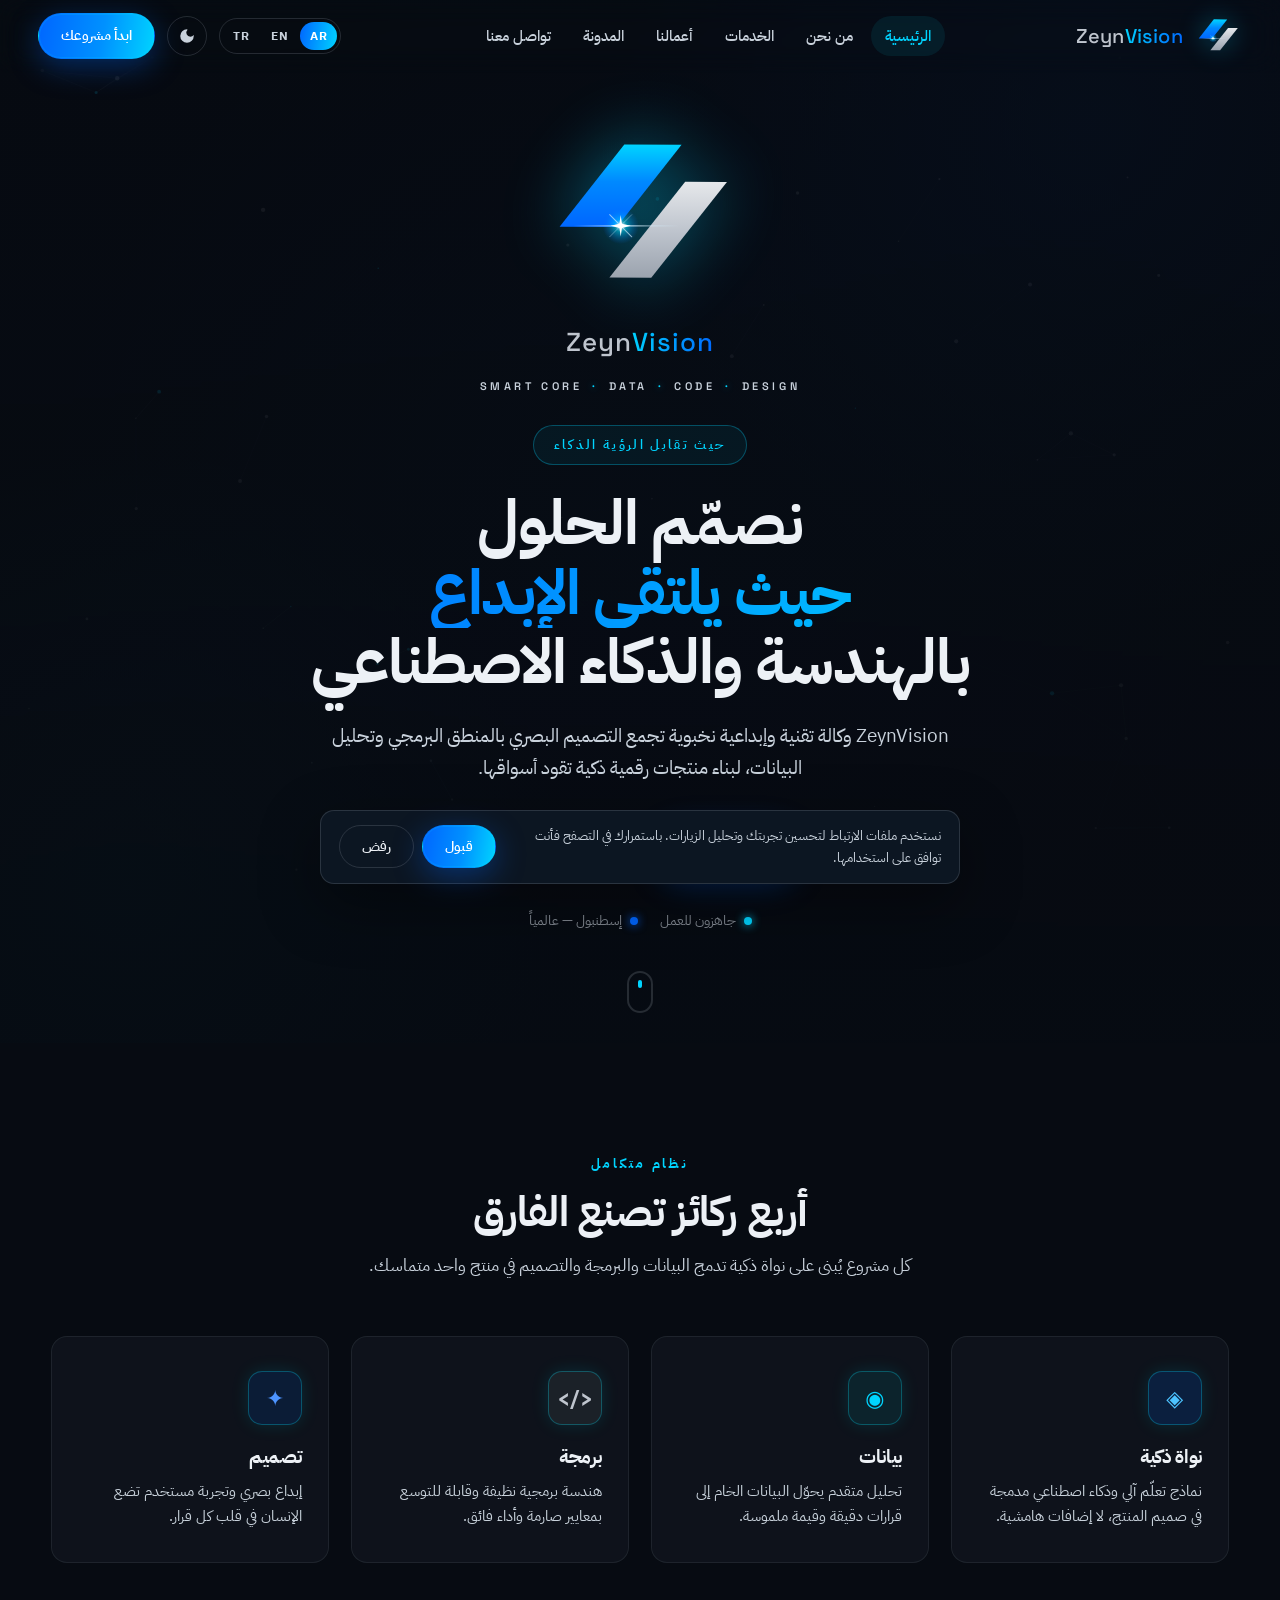
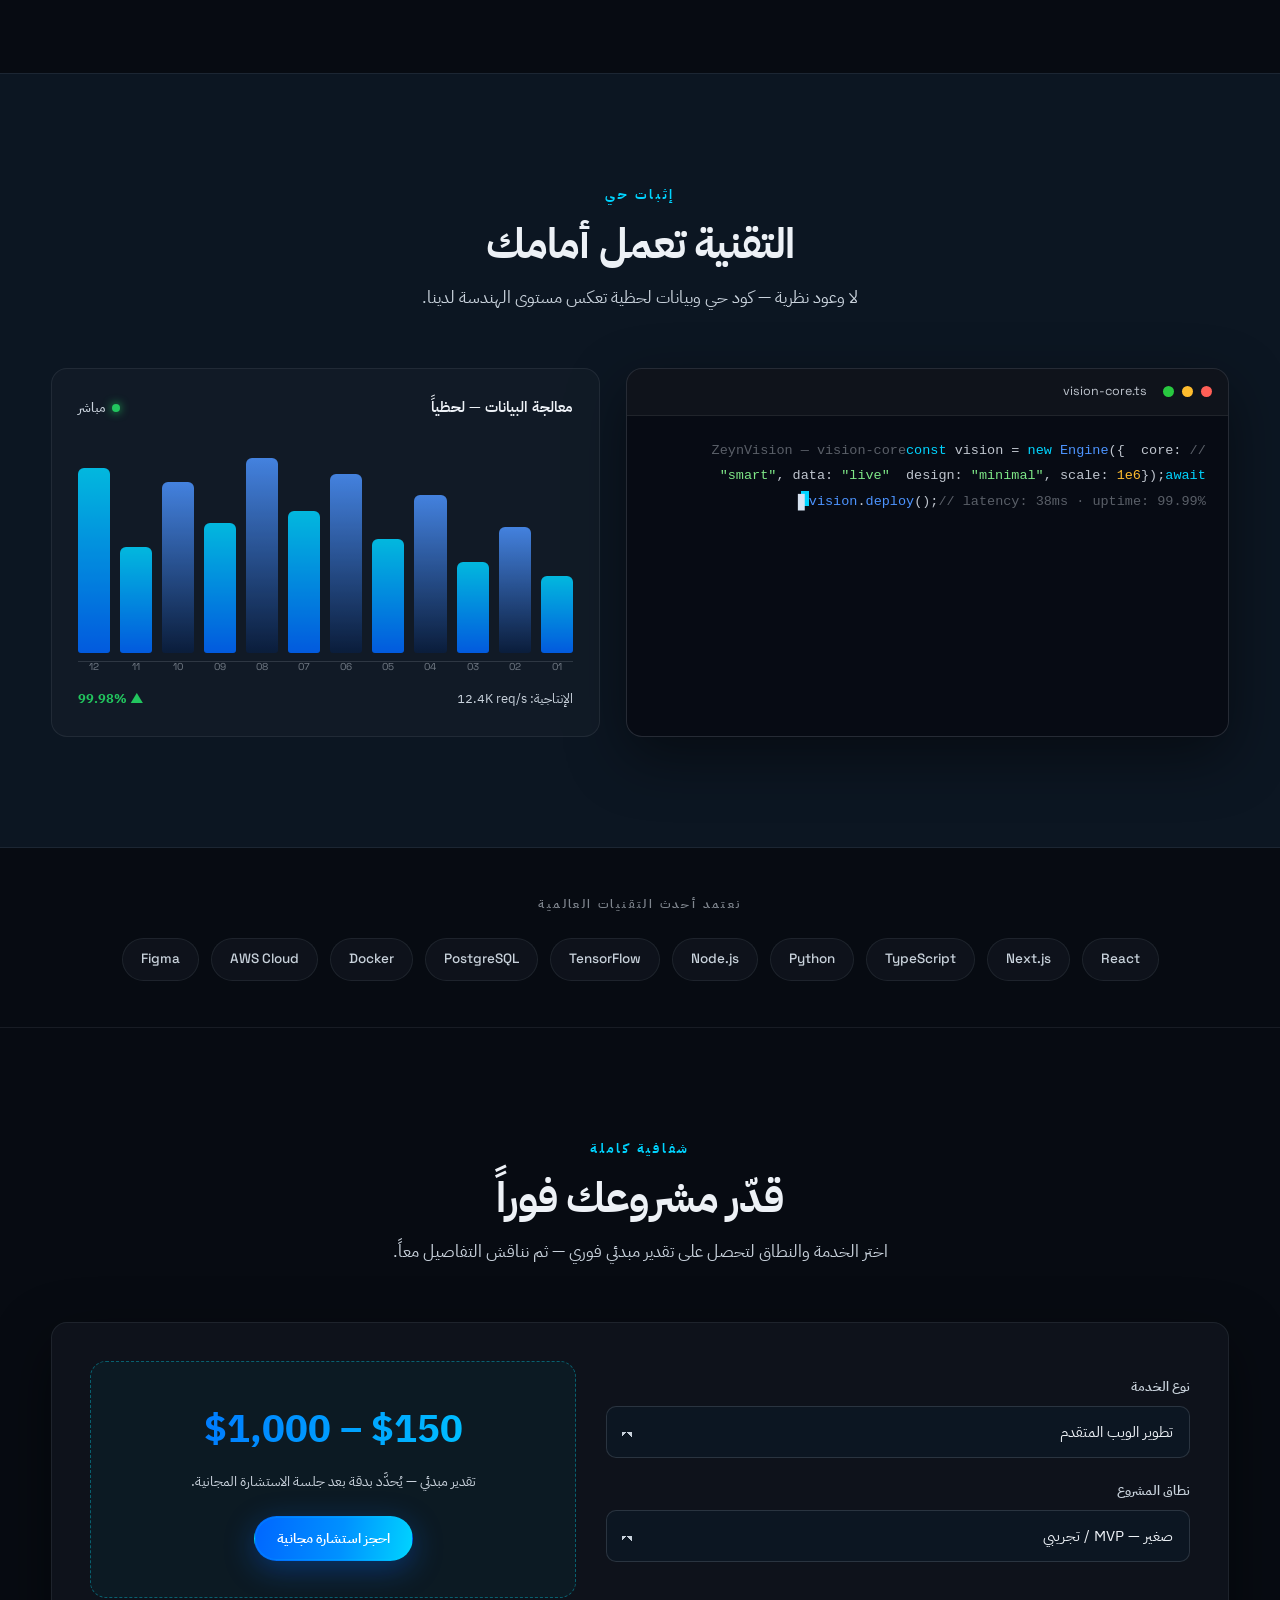
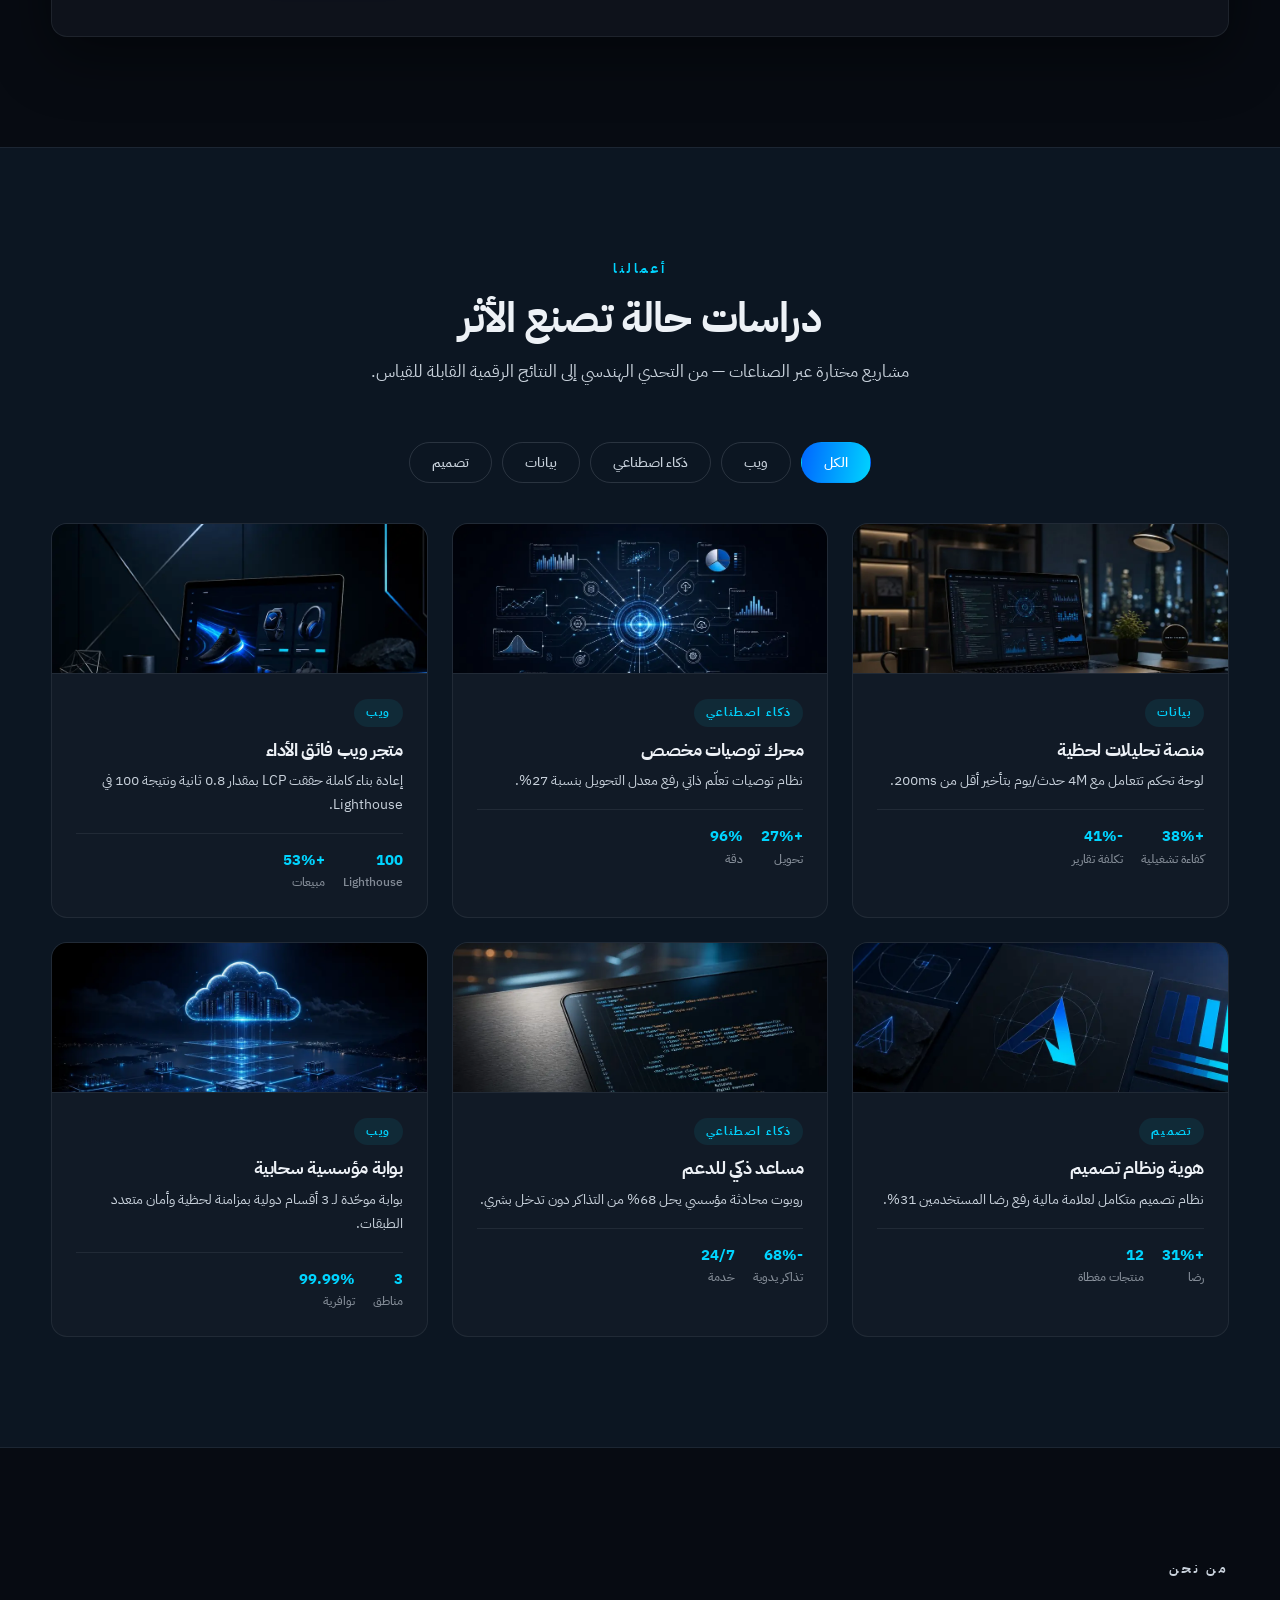
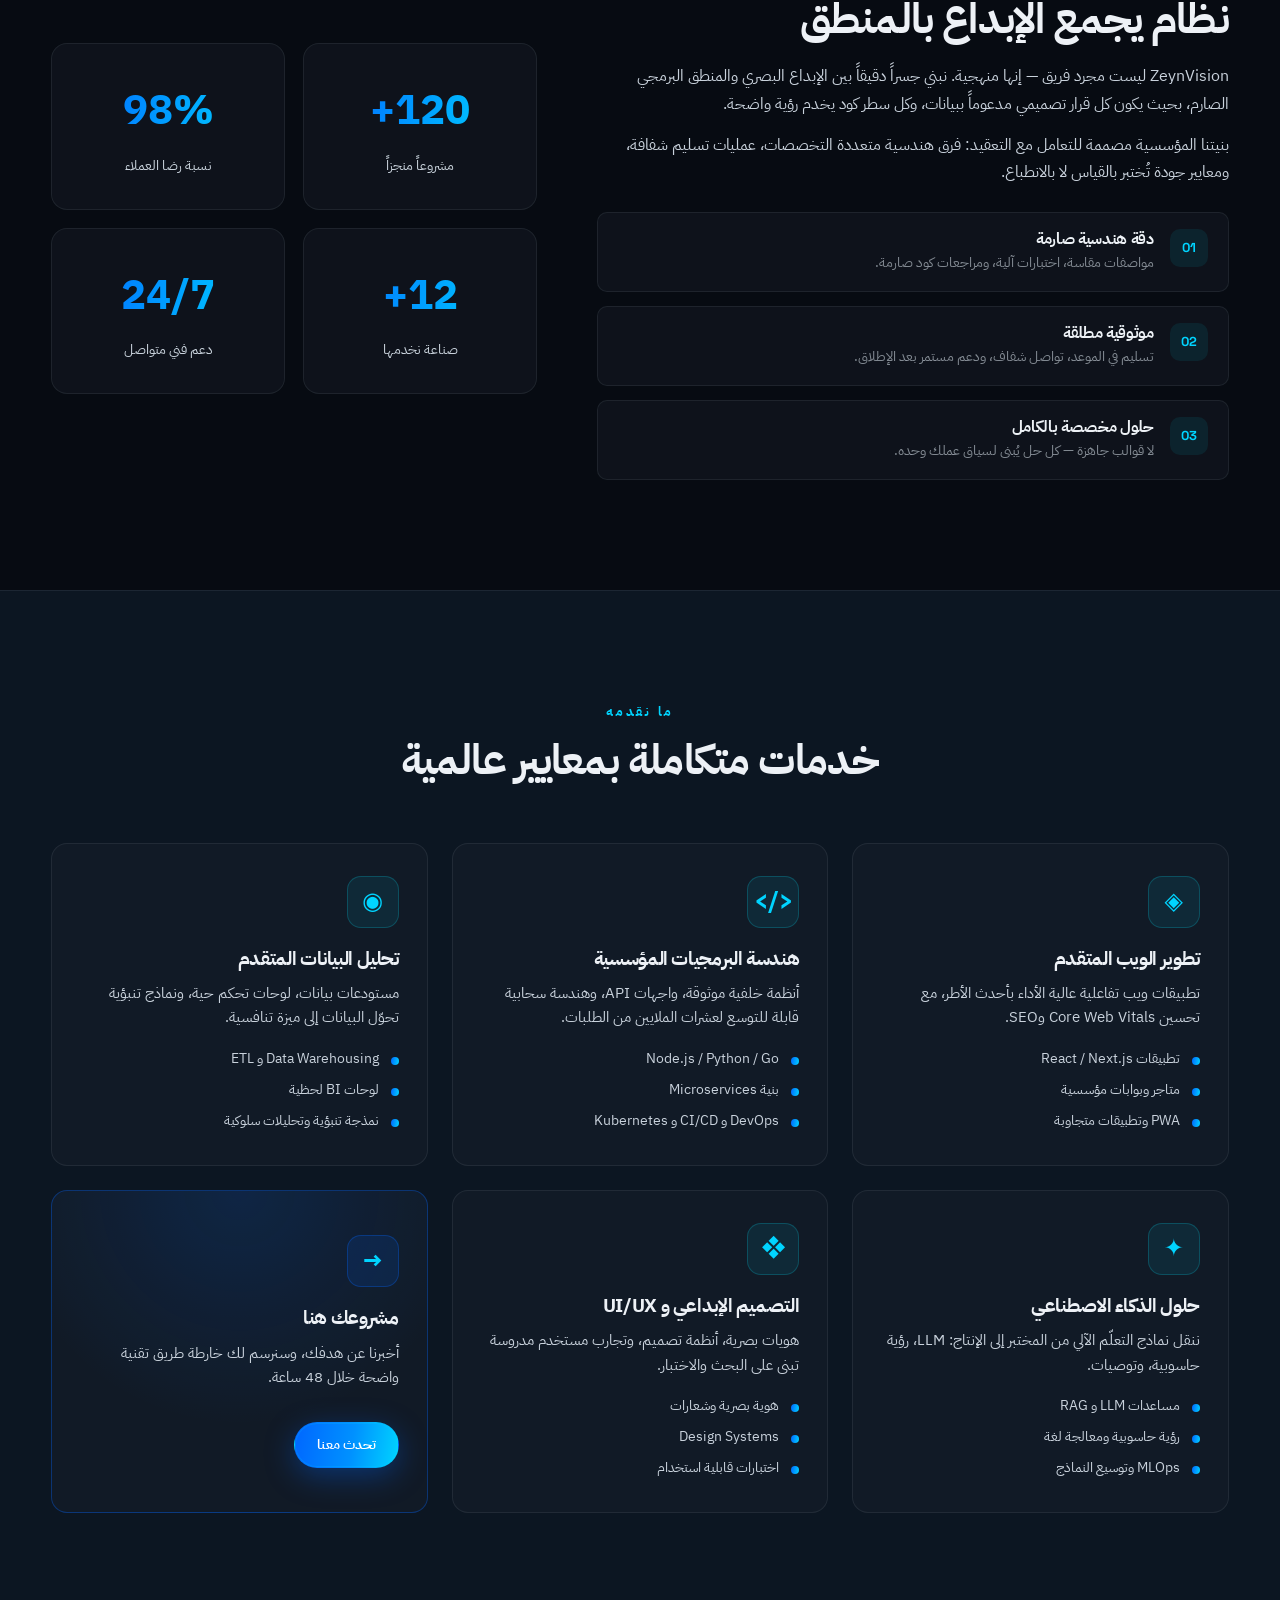
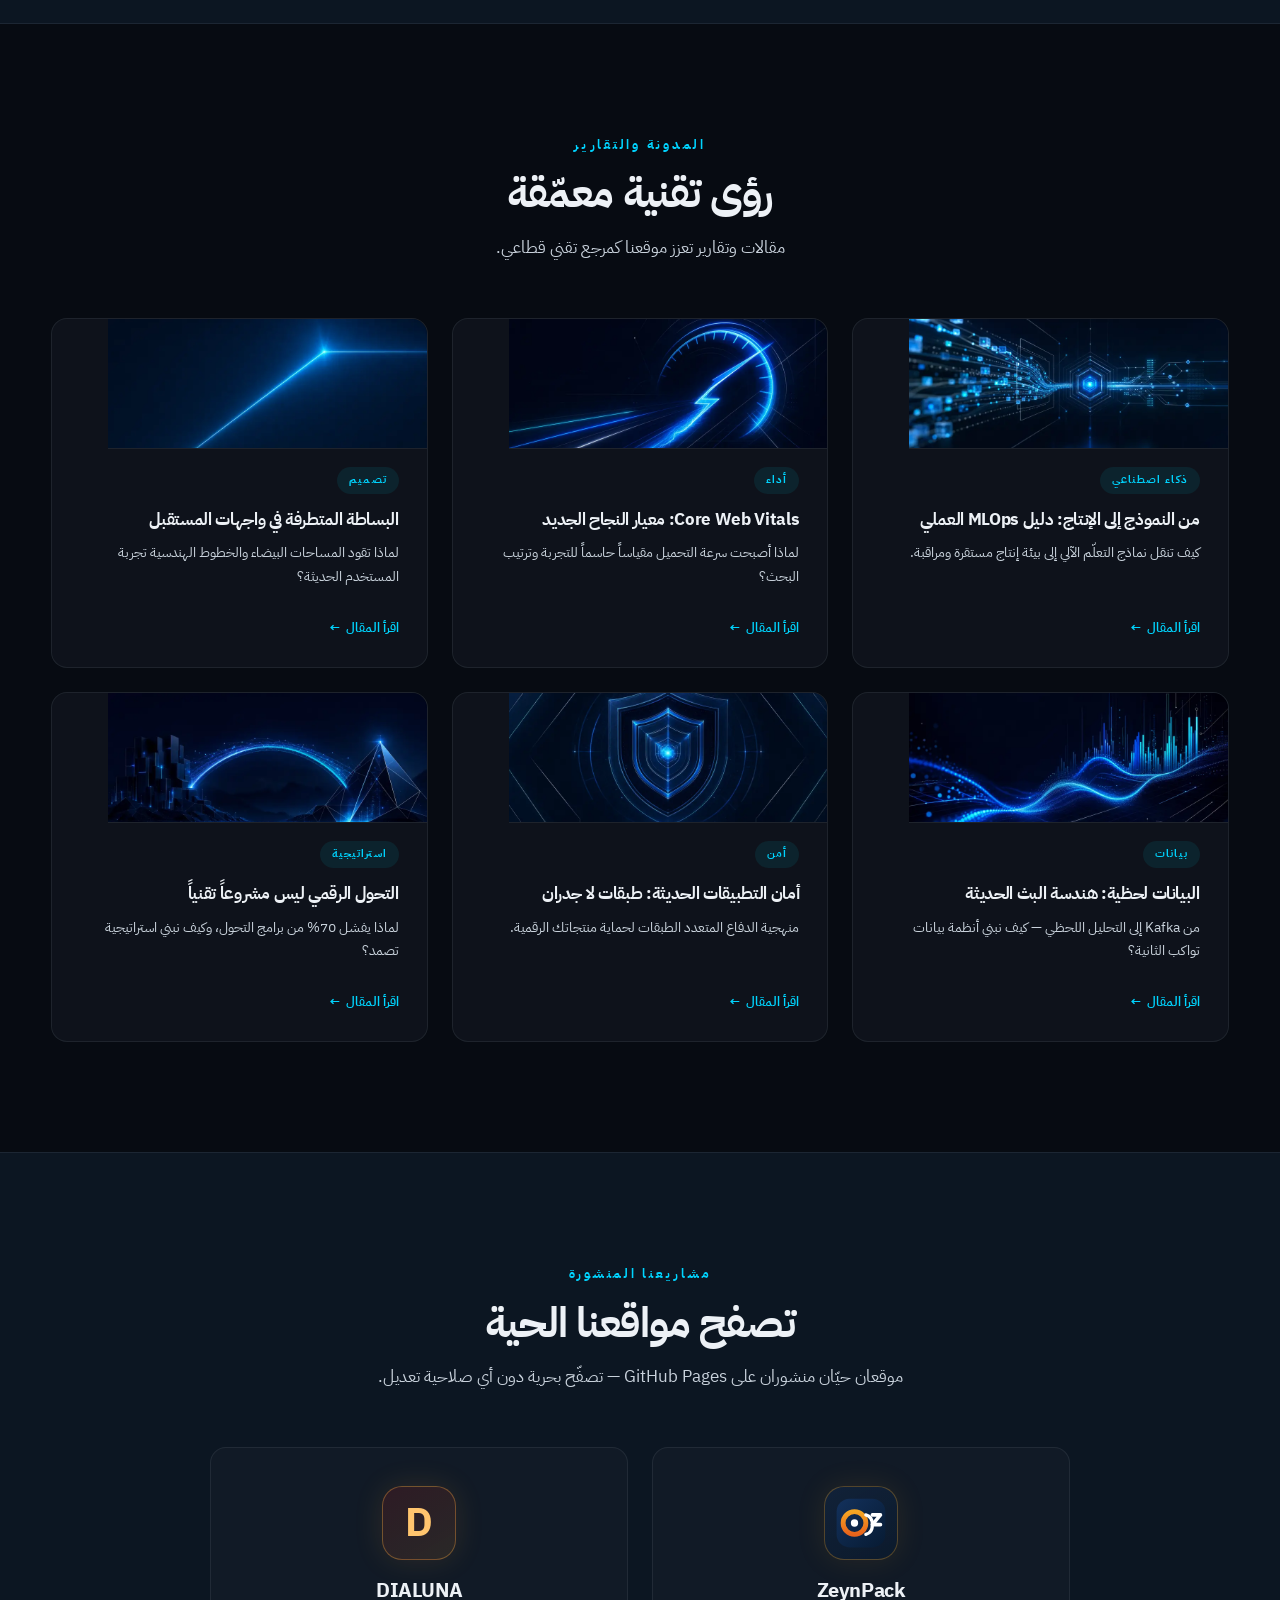
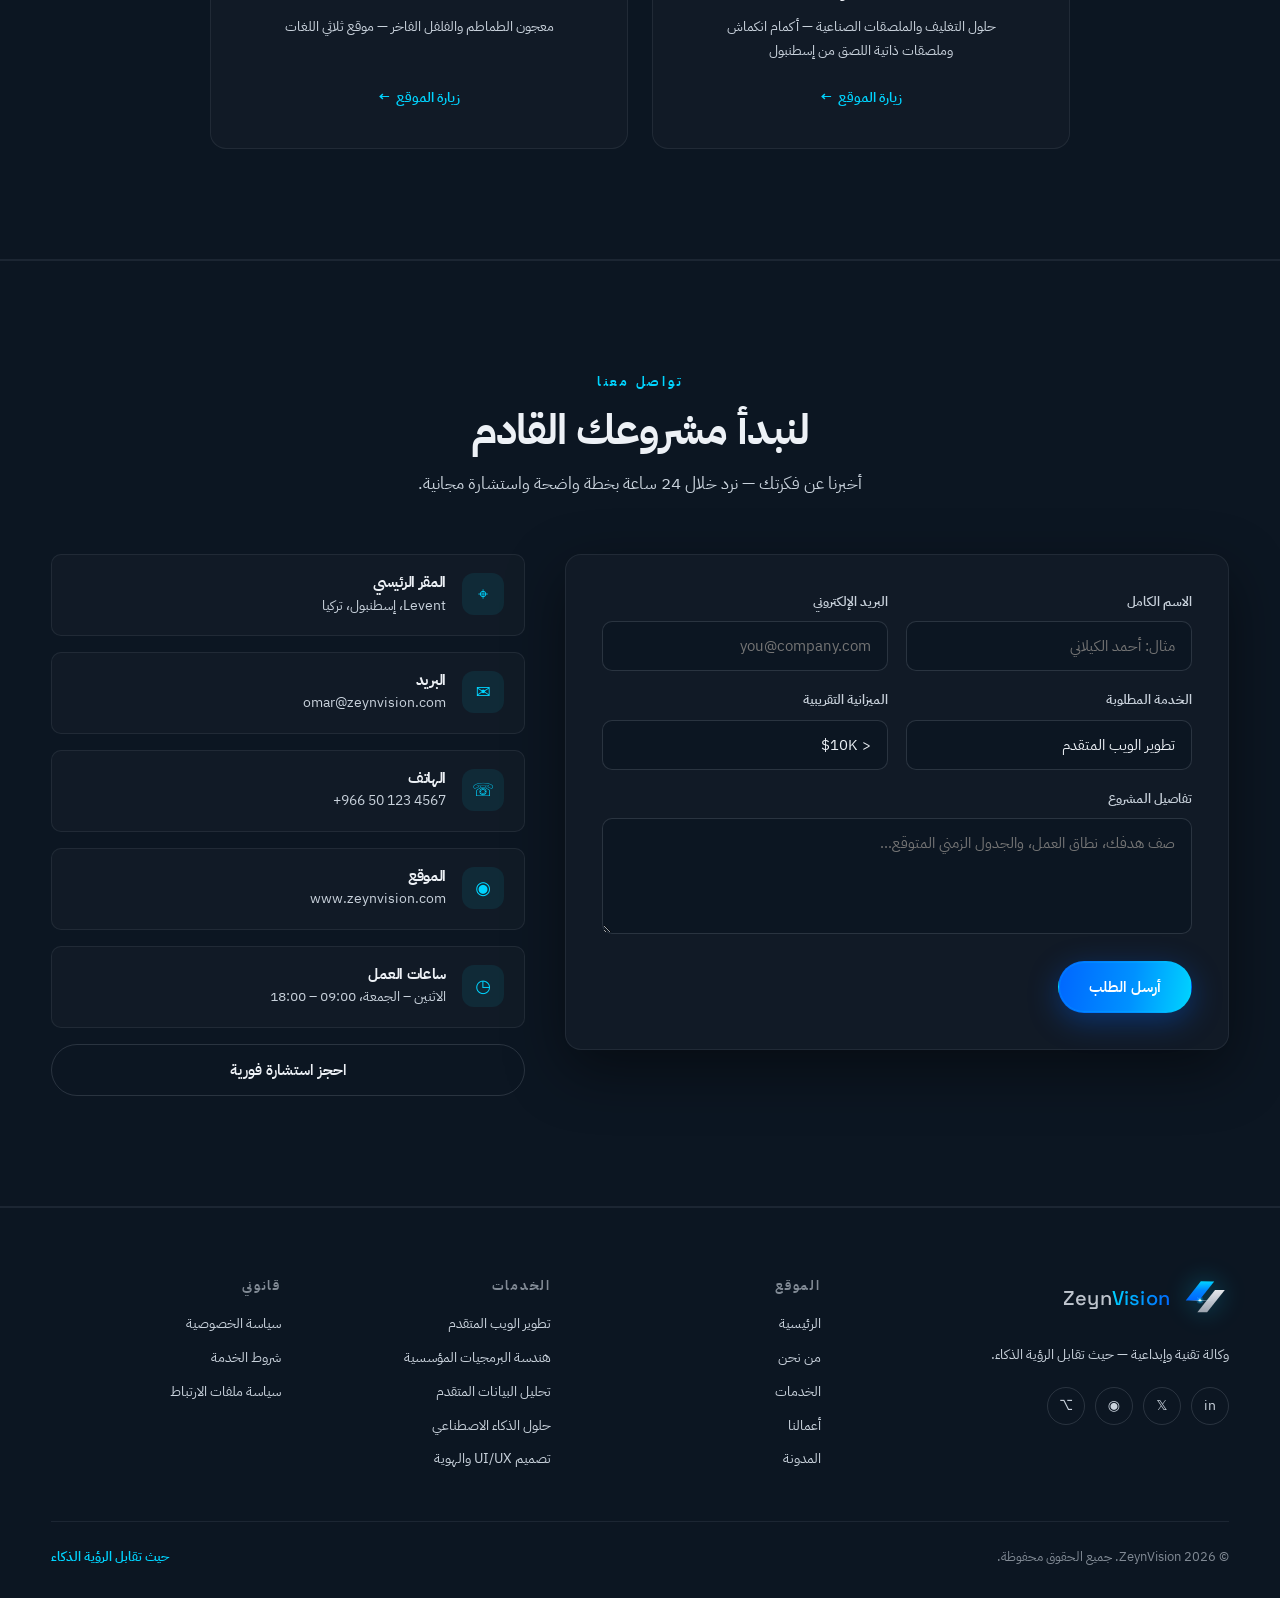
==== index.html @ 1632fe94 "Fix sites section: link ZeynPack (not ZeynVision) with real logo" ====
<!DOCTYPE html>
<html lang="ar" dir="rtl" data-theme="dark">
<head>
<meta charset="UTF-8">
<meta name="viewport" content="width=device-width, initial-scale=1.0">
<title>ZeynVision — حيث تقابل الرؤية الذكاء</title>
<meta name="description" content="ZeynVision — وكالة تقنية وإبداعية نخبوية: تصميم، هندسة برمجيات، بيانات، وذكاء اصطناعي. حيث تقابل الرؤية الذكاء.">
<meta property="og:title" content="ZeynVision — Where Vision Meets Intelligence">
<meta property="og:description" content="Elite creative-tech agency. Design, engineering, data & AI.">
<meta property="og:type" content="website">
<link rel="icon" type="image/svg+xml" href="logo.svg">
<link rel="preconnect" href="https://fonts.googleapis.com">
<link rel="preconnect" href="https://fonts.gstatic.com" crossorigin>
<link href="https://fonts.googleapis.com/css2?family=Inter:wght@300;400;500;600;700;800&family=IBM+Plex+Sans+Arabic:wght@300;400;500;600;700&family=Space+Grotesk:wght@300;400;500;600;700&display=swap" rel="stylesheet">
<link rel="stylesheet" href="css/styles.css?v=6">
</head>
<body>

<!-- ===== خلفية البيانات الحية ===== -->
<canvas id="bg-canvas" aria-hidden="true"></canvas>

<!-- ===== الهيدر ===== -->
<header class="nav" id="navbar">
  <div class="nav-inner">
    <a href="#home" class="brand" aria-label="ZeynVision">
      <img src="logo.svg" class="logo-mark" alt="ZeynVision logo">
      <span class="brand-name"><span class="bn-zeyn">Zeyn</span><span class="brand-accent">Vision</span></span>
    </a>

    <nav class="nav-links" id="nav-links" aria-label="Main navigation">
      <a href="#home" data-i18n="nav.home" class="nav-link active">الرئيسية</a>
      <a href="#about" data-i18n="nav.about" class="nav-link">من نحن</a>
      <a href="#services" data-i18n="nav.services" class="nav-link">الخدمات</a>
      <a href="works.html" data-i18n="nav.work" class="nav-link">أعمالنا</a>
      <a href="#insights" data-i18n="nav.insights" class="nav-link">المدونة</a>
      <a href="#contact" data-i18n="nav.contact" class="nav-link">تواصل معنا</a>
    </nav>

    <div class="nav-actions">
      <div class="lang-switch" role="group" aria-label="Language">
        <button class="lang-btn active" data-lang="ar" aria-label="العربية">AR</button>
        <button class="lang-btn" data-lang="en" aria-label="English">EN</button>
        <button class="lang-btn" data-lang="tr" aria-label="Türkçe">TR</button>
      </div>
      <button class="theme-toggle" id="theme-toggle" aria-label="Toggle dark/light mode" title="الوضع الداكن / الفاتح">
        <svg class="icon-moon" viewBox="0 0 24 24" width="18" height="18"><path fill="currentColor" d="M12 3a9 9 0 1 0 9 9c0-.46-.04-.92-.1-1.36a5.39 5.39 0 0 1-4.4 2.26 5.4 5.4 0 0 1-3.8-9.2A9 9 0 0 0 12 3z"/></svg>
        <svg class="icon-sun" viewBox="0 0 24 24" width="18" height="18"><path fill="currentColor" d="M12 17a5 5 0 1 0 0-10 5 5 0 0 0 0 10zm0-15v2m0 16v2M4.2 4.2l1.4 1.4m12.8 12.8 1.4 1.4M2 12h2m16 0h2M4.2 19.8l1.4-1.4M18.4 5.6l1.4-1.4"/></svg>
      </button>
      <a href="#contact" class="btn btn-primary btn-sm nav-cta" data-i18n="nav.cta">ابدأ مشروعك</a>
      <button class="menu-toggle" id="menu-toggle" aria-label="Menu" aria-expanded="false">
        <span></span><span></span><span></span>
      </button>
    </div>
  </div>
</header>

<main>

<!-- ===== 1. الرئيسية — Hero ===== -->
<section class="hero" id="home">
  <div class="hero-inner">
    <div class="hero-glow" id="hero-glow" aria-hidden="true">
      <img src="logo.svg" alt="ZeynVision symbol" class="hero-logo-img">
    </div>
    <div class="hero-lockup">
      <span class="hl-word"><span class="bn-zeyn">Zeyn</span><span class="brand-accent">Vision</span></span>
      <span class="hl-tag" dir="ltr">SMART CORE <i>•</i> DATA <i>•</i> CODE <i>•</i> DESIGN</span>
    </div>
    <p class="hero-tag" data-i18n="hero.tag">حيث تقابل الرؤية الذكاء</p>
    <h1 class="hero-title">
      <span data-i18n="hero.t1">نصمّم الحلول</span>
      <span class="grad-text" data-i18n="hero.t2">حيث يلتقي الإبداع</span>
      <span data-i18n="hero.t3">بالهندسة والذكاء الاصطناعي</span>
    </h1>
    <p class="hero-sub" data-i18n="hero.sub">ZeynVision وكالة تقنية وإبداعية نخبوية تجمع التصميم البصري بالمنطق البرمجي وتحليل البيانات، لبناء منتجات رقمية ذكية تقود أسواقها.</p>
    <div class="hero-cta">
      <a href="#contact" class="btn btn-primary" data-i18n="hero.cta1">ابدأ مشروعك</a>
      <a href="#services" class="btn btn-ghost" data-i18n="hero.cta2">استكشف الحلول</a>
    </div>
    <div class="hero-meta">
      <span class="meta-chip"><i class="dot dot-cyan"></i><span data-i18n="hero.m1">جاهزون للعمل</span></span>
      <span class="meta-chip"><i class="dot dot-blue"></i><span data-i18n="hero.m2">إسطنبول — عالمياً</span></span>
    </div>
  </div>
  <a href="#pillars" class="scroll-hint" aria-label="Scroll down"><span></span></a>
</section>

<!-- ===== 2. الركائز الأربع ===== -->
<section class="section" id="pillars">
  <div class="container">
    <div class="sec-head reveal">
      <p class="sec-kicker" data-i18n="pillars.kicker">نظام متكامل</p>
      <h2 class="sec-title" data-i18n="pillars.title">أربع ركائز تصنع الفارق</h2>
      <p class="sec-sub" data-i18n="pillars.sub">كل مشروع يُبنى على نواة ذكية تدمج البيانات والبرمجة والتصميم في منتج واحد متماسك.</p>
    </div>
    <div class="pillars-grid">
      <article class="pillar-card reveal">
        <div class="pillar-ico ico-core">◈</div>
        <h3 data-i18n="pillars.p1.t">نواة ذكية</h3>
        <p data-i18n="pillars.p1.d">نماذج تعلّم آلي وذكاء اصطناعي مدمجة في صميم المنتج، لا إضافات هامشية.</p>
      </article>
      <article class="pillar-card reveal">
        <div class="pillar-ico ico-data">◉</div>
        <h3 data-i18n="pillars.p2.t">بيانات</h3>
        <p data-i18n="pillars.p2.d">تحليل متقدم يحوّل البيانات الخام إلى قرارات دقيقة وقيمة ملموسة.</p>
      </article>
      <article class="pillar-card reveal">
        <div class="pillar-ico ico-code">&lt;/&gt;</div>
        <h3 data-i18n="pillars.p3.t">برمجة</h3>
        <p data-i18n="pillars.p3.d">هندسة برمجية نظيفة وقابلة للتوسع بمعايير صارمة وأداء فائق.</p>
      </article>
      <article class="pillar-card reveal">
        <div class="pillar-ico ico-design">✦</div>
        <h3 data-i18n="pillars.p4.t">تصميم</h3>
        <p data-i18n="pillars.p4.d">إبداع بصري وتجربة مستخدم تضع الإنسان في قلب كل قرار.</p>
      </article>
    </div>
  </div>
</section>

<!-- ===== 3. العنصر التقني الحي ===== -->
<section class="section section-alt" id="live">
  <div class="container">
    <div class="sec-head reveal">
      <p class="sec-kicker" data-i18n="live.kicker">إثبات حي</p>
      <h2 class="sec-title" data-i18n="live.title">التقنية تعمل أمامك</h2>
      <p class="sec-sub" data-i18n="live.sub">لا وعود نظرية — كود حي وبيانات لحظية تعكس مستوى الهندسة لدينا.</p>
    </div>
    <div class="live-grid">
      <div class="terminal reveal" id="terminal" role="img" aria-label="Live code demo">
        <div class="terminal-bar">
          <span class="t-dot r"></span><span class="t-dot y"></span><span class="t-dot g"></span>
          <span class="t-title">vision-core.ts</span>
        </div>
        <pre class="terminal-body" id="terminal-body"><code></code><span class="cursor">▋</span></pre>
      </div>
      <div class="chart-card reveal">
        <div class="chart-head">
          <span data-i18n="live.chart">معالجة البيانات — لحظياً</span>
          <span class="live-badge"><i class="dot dot-green"></i><span data-i18n="live.live">مباشر</span></span>
        </div>
        <div class="chart" id="live-chart" aria-hidden="true">
          <div class="bar" style="--h:38%"><span>01</span></div>
          <div class="bar" style="--h:62%"><span>02</span></div>
          <div class="bar" style="--h:45%"><span>03</span></div>
          <div class="bar" style="--h:78%"><span>04</span></div>
          <div class="bar" style="--h:56%"><span>05</span></div>
          <div class="bar" style="--h:88%"><span>06</span></div>
          <div class="bar" style="--h:70%"><span>07</span></div>
          <div class="bar" style="--h:96%"><span>08</span></div>
          <div class="bar" style="--h:64%"><span>09</span></div>
          <div class="bar" style="--h:84%"><span>10</span></div>
          <div class="bar" style="--h:52%"><span>11</span></div>
          <div class="bar" style="--h:91%"><span>12</span></div>
        </div>
        <div class="chart-foot">
          <span data-i18n="live.throughput">الإنتاجية: 12.4K req/s</span>
          <span class="chart-trend">▲ 99.98%</span>
        </div>
      </div>
    </div>
  </div>
</section>

<!-- ===== 4. شريط التقنيات ===== -->
<section class="stack-band" id="stack">
  <div class="container">
    <p class="stack-label reveal" data-i18n="stack.label">نعتمد أحدث التقنيات العالمية</p>
    <div class="stack-row reveal" id="stack-row">
      <span class="stack-item">React</span>
      <span class="stack-item">Next.js</span>
      <span class="stack-item">TypeScript</span>
      <span class="stack-item">Python</span>
      <span class="stack-item">Node.js</span>
      <span class="stack-item">TensorFlow</span>
      <span class="stack-item">PostgreSQL</span>
      <span class="stack-item">Docker</span>
      <span class="stack-item">AWS Cloud</span>
      <span class="stack-item">Figma</span>
    </div>
  </div>
</section>

<!-- ===== 5. تقدير المشروع التفاعلي ===== -->
<section class="section" id="estimator">
  <div class="container">
    <div class="sec-head reveal">
      <p class="sec-kicker" data-i18n="est.kicker">شفافية كاملة</p>
      <h2 class="sec-title" data-i18n="est.title">قدّر مشروعك فوراً</h2>
      <p class="sec-sub" data-i18n="est.sub">اختر الخدمة والنطاق لتحصل على تقدير مبدئي فوري — ثم نناقش التفاصيل معاً.</p>
    </div>
    <div class="estimator reveal" id="estimator">
      <div class="est-col">
        <label class="est-label" for="est-service" data-i18n="est.service">نوع الخدمة</label>
        <select id="est-service" class="est-select">
          <option value="web" data-i18n="est.s.web">تطوير الويب المتقدم</option>
          <option value="software" data-i18n="est.s.software">هندسة البرمجيات المؤسسية</option>
          <option value="data" data-i18n="est.s.data">تحليل البيانات المتقدم</option>
          <option value="ai" data-i18n="est.s.ai">حلول الذكاء الاصطناعي</option>
          <option value="design" data-i18n="est.s.design">تصميم UI/UX والهوية</option>
        </select>
        <label class="est-label" for="est-scope" data-i18n="est.scope">نطاق المشروع</label>
        <select id="est-scope" class="est-select">
          <option value="small" data-i18n="est.o.small">صغير — MVP / تجريبي</option>
          <option value="medium" data-i18n="est.o.medium">متوسط — منتج متكامل</option>
          <option value="large" data-i18n="est.o.large">كبير — منصة مؤسسية</option>
        </select>
      </div>
      <div class="est-result" id="est-result">
        <p class="est-range" id="est-range">$8,000 – $25,000</p>
        <p class="est-note" id="est-note" data-i18n="est.note">تقدير مبدئي — يُحدَّد بدقة بعد جلسة الاستشارة المجانية.</p>
        <a href="#contact" class="btn btn-primary btn-sm" data-i18n="est.cta">احجز استشارة مجانية</a>
      </div>
    </div>
  </div>
</section>

<!-- ===== 6. الأعمال ودراسات الحالة ===== -->
<section class="section section-alt" id="work">
  <div class="container">
    <div class="sec-head reveal">
      <p class="sec-kicker" data-i18n="work.kicker">أعمالنا</p>
      <h2 class="sec-title" data-i18n="work.title">دراسات حالة تصنع الأثر</h2>
      <p class="sec-sub" data-i18n="work.sub">مشاريع مختارة عبر الصناعات — من التحدي الهندسي إلى النتائج الرقمية القابلة للقياس.</p>
    </div>
    <div class="filters reveal" id="work-filters">
      <button class="filter-btn active" data-filter="all" data-i18n="work.f.all">الكل</button>
      <button class="filter-btn" data-filter="web" data-i18n="work.f.web">ويب</button>
      <button class="filter-btn" data-filter="ai" data-i18n="work.f.ai">ذكاء اصطناعي</button>
      <button class="filter-btn" data-filter="data" data-i18n="work.f.data">بيانات</button>
      <button class="filter-btn" data-filter="design" data-i18n="work.f.design">تصميم</button>
    </div>
    <div class="work-grid" id="work-grid">
      <article class="work-card reveal" data-cat="data">
        <div class="work-visual v-data"><img src="img/case-analytics.webp" alt="منصة تحليلات لحظية — لوحة تحكم داكنة" loading="lazy"></div>
        <div class="work-body">
          <span class="work-cat" data-i18n="work.f.data">بيانات</span>
          <h3 data-i18n="work.p1.t">منصة تحليلات لحظية</h3>
          <p data-i18n="work.p1.d">لوحة تحكم تتعامل مع 4M حدث/يوم بتأخير أقل من 200ms.</p>
          <div class="work-metrics"><span>+38% <em data-i18n="work.m.kpi">كفاءة تشغيلية</em></span><span>-41% <em data-i18n="work.m.cost">تكلفة تقارير</em></span></div>
        </div>
      </article>
      <article class="work-card reveal" data-cat="ai">
        <div class="work-visual v-ai"><img src="img/case-recommendations.webp" alt="محرك توصيات مخصص — تصور بيانات ذكاء اصطناعي" loading="lazy"></div>
        <div class="work-body">
          <span class="work-cat" data-i18n="work.f.ai">ذكاء اصطناعي</span>
          <h3 data-i18n="work.p2.t">محرك توصيات مخصص</h3>
          <p data-i18n="work.p2.d">نظام توصيات تعلّم ذاتي رفع معدل التحويل بنسبة 27%.</p>
          <div class="work-metrics"><span>+27% <em data-i18n="work.m.conv">تحويل</em></span><span>96% <em data-i18n="work.m.acc">دقة</em></span></div>
        </div>
      </article>
      <article class="work-card reveal" data-cat="web">
        <div class="work-visual v-web"><img src="img/case-store.webp" alt="متجر ويب فائق الأداء — واجهة داكنة أنيقة" loading="lazy"></div>
        <div class="work-body">
          <span class="work-cat" data-i18n="work.f.web">ويب</span>
          <h3 data-i18n="work.p3.t">متجر ويب فائق الأداء</h3>
          <p data-i18n="work.p3.d">إعادة بناء كاملة حققت LCP بمقدار 0.8 ثانية ونتيجة 100 في Lighthouse.</p>
          <div class="work-metrics"><span>100 <em data-i18n="work.m.lh">Lighthouse</em></span><span>+53% <em data-i18n="work.m.sales">مبيعات</em></span></div>
        </div>
      </article>
      <article class="work-card reveal" data-cat="design">
        <div class="work-visual v-design"><img src="img/case-design.webp" alt="هوية ونظام تصميم — شبكة بنائية وهوية بصرية" loading="lazy"></div>
        <div class="work-body">
          <span class="work-cat" data-i18n="work.f.design">تصميم</span>
          <h3 data-i18n="work.p4.t">هوية ونظام تصميم</h3>
          <p data-i18n="work.p4.d">نظام تصميم متكامل لعلامة مالية رفع رضا المستخدمين 31%.</p>
          <div class="work-metrics"><span>+31% <em data-i18n="work.m.sat">رضا</em></span><span>12 <em data-i18n="work.m.prod">منتجات مغطاة</em></span></div>
        </div>
      </article>
      <article class="work-card reveal" data-cat="ai">
        <div class="work-visual v-ai"><img src="img/case-assistant.webp" alt="مساعد ذكي للدعم — كود برمجي" loading="lazy"></div>
        <div class="work-body">
          <span class="work-cat" data-i18n="work.f.ai">ذكاء اصطناعي</span>
          <h3 data-i18n="work.p5.t">مساعد ذكي للدعم</h3>
          <p data-i18n="work.p5.d">روبوت محادثة مؤسسي يحل 68% من التذاكر دون تدخل بشري.</p>
          <div class="work-metrics"><span>-68% <em data-i18n="work.m.tix">تذاكر يدوية</em></span><span>24/7 <em data-i18n="work.m.svc">خدمة</em></span></div>
        </div>
      </article>
      <article class="work-card reveal" data-cat="web">
        <div class="work-visual v-web"><img src="img/case-cloud.webp" alt="بوابة مؤسسية سحابية — بنية سحابية متصلة" loading="lazy"></div>
        <div class="work-body">
          <span class="work-cat" data-i18n="work.f.web">ويب</span>
          <h3 data-i18n="work.p6.t">بوابة مؤسسية سحابية</h3>
          <p data-i18n="work.p6.d">بوابة موحّدة لـ 3 أقسام دولية بمزامنة لحظية وأمان متعدد الطبقات.</p>
          <div class="work-metrics"><span>3 <em data-i18n="work.m.reg">مناطق</em></span><span>99.99% <em data-i18n="work.m.uptime">توافرية</em></span></div>
        </div>
      </article>
    </div>
  </div>
</section>

<!-- ===== 7. من نحن ===== -->
<section class="section" id="about">
  <div class="container">
    <div class="about-grid">
      <div class="about-copy reveal">
        <p class="sec-kicker" data-i18n="about.kicker">من نحن</p>
        <h2 class="sec-title" data-i18n="about.title">نظام يجمع الإبداع بالمنطق</h2>
        <p data-i18n="about.p1">ZeynVision ليست مجرد فريق — إنها منهجية. نبني جسراً دقيقاً بين الإبداع البصري والمنطق البرمجي الصارم، بحيث يكون كل قرار تصميمي مدعوماً ببيانات، وكل سطر كود يخدم رؤية واضحة.</p>
        <p data-i18n="about.p2">بنيتنا المؤسسية مصممة للتعامل مع التعقيد: فرق هندسية متعددة التخصصات، عمليات تسليم شفافة، ومعايير جودة تُختبر بالقياس لا بالانطباع.</p>
        <div class="values">
          <div class="value-item reveal"><span class="v-num">01</span><div><h4 data-i18n="about.v1.t">دقة هندسية صارمة</h4><p data-i18n="about.v1.d">مواصفات مقاسة، اختبارات آلية، ومراجعات كود صارمة.</p></div></div>
          <div class="value-item reveal"><span class="v-num">02</span><div><h4 data-i18n="about.v2.t">موثوقية مطلقة</h4><p data-i18n="about.v2.d">تسليم في الموعد، تواصل شفاف، ودعم مستمر بعد الإطلاق.</p></div></div>
          <div class="value-item reveal"><span class="v-num">03</span><div><h4 data-i18n="about.v3.t">حلول مخصصة بالكامل</h4><p data-i18n="about.v3.d">لا قوالب جاهزة — كل حل يُبنى لسياق عملك وحده.</p></div></div>
        </div>
      </div>
      <div class="stats reveal" id="stats">
        <div class="stat"><span class="stat-num" data-count="120" data-suffix="+">0</span><span class="stat-label" data-i18n="about.s1">مشروعاً منجزاً</span></div>
        <div class="stat"><span class="stat-num" data-count="98" data-suffix="%">0</span><span class="stat-label" data-i18n="about.s2">نسبة رضا العملاء</span></div>
        <div class="stat"><span class="stat-num" data-count="12" data-suffix="+">0</span><span class="stat-label" data-i18n="about.s3">صناعة نخدمها</span></div>
        <div class="stat"><span class="stat-num" data-count="24" data-suffix="/7">0</span><span class="stat-label" data-i18n="about.s4">دعم فني متواصل</span></div>
      </div>
    </div>
  </div>
</section>

<!-- ===== 8. الخدمات ===== -->
<section class="section section-alt" id="services">
  <div class="container">
    <div class="sec-head reveal">
      <p class="sec-kicker" data-i18n="services.kicker">ما نقدمه</p>
      <h2 class="sec-title" data-i18n="services.title">خدمات متكاملة بمعايير عالمية</h2>
    </div>
    <div class="services-grid">
      <article class="service-card reveal">
        <span class="svc-ico">◈</span>
        <h3 data-i18n="services.s1.t">تطوير الويب المتقدم</h3>
        <p data-i18n="services.s1.d">تطبيقات ويب تفاعلية عالية الأداء بأحدث الأطر، مع تحسين Core Web Vitals وSEO.</p>
        <ul class="svc-list">
          <li data-i18n="services.s1.l1">تطبيقات React / Next.js</li>
          <li data-i18n="services.s1.l2">متاجر وبوابات مؤسسية</li>
          <li data-i18n="services.s1.l3">PWA وتطبيقات متجاوبة</li>
        </ul>
      </article>
      <article class="service-card reveal">
        <span class="svc-ico">&lt;/&gt;</span>
        <h3 data-i18n="services.s2.t">هندسة البرمجيات المؤسسية</h3>
        <p data-i18n="services.s2.d">أنظمة خلفية موثوقة، واجهات API، وهندسة سحابية قابلة للتوسع لعشرات الملايين من الطلبات.</p>
        <ul class="svc-list">
          <li data-i18n="services.s2.l1">Node.js / Python / Go</li>
          <li data-i18n="services.s2.l2">بنية Microservices</li>
          <li data-i18n="services.s2.l3">DevOps و CI/CD و Kubernetes</li>
        </ul>
      </article>
      <article class="service-card reveal">
        <span class="svc-ico">◉</span>
        <h3 data-i18n="services.s3.t">تحليل البيانات المتقدم</h3>
        <p data-i18n="services.s3.d">مستودعات بيانات، لوحات تحكم حية، ونماذج تنبؤية تحوّل البيانات إلى ميزة تنافسية.</p>
        <ul class="svc-list">
          <li data-i18n="services.s3.l1">Data Warehousing و ETL</li>
          <li data-i18n="services.s3.l2">لوحات BI لحظية</li>
          <li data-i18n="services.s3.l3">نمذجة تنبؤية وتحليلات سلوكية</li>
        </ul>
      </article>
      <article class="service-card reveal">
        <span class="svc-ico">✦</span>
        <h3 data-i18n="services.s4.t">حلول الذكاء الاصطناعي</h3>
        <p data-i18n="services.s4.d">ننقل نماذج التعلّم الآلي من المختبر إلى الإنتاج: LLM، رؤية حاسوبية، وتوصيات.</p>
        <ul class="svc-list">
          <li data-i18n="services.s4.l1">مساعدات LLM و RAG</li>
          <li data-i18n="services.s4.l2">رؤية حاسوبية ومعالجة لغة</li>
          <li data-i18n="services.s4.l3">MLOps وتوسيع النماذج</li>
        </ul>
      </article>
      <article class="service-card reveal">
        <span class="svc-ico">❖</span>
        <h3 data-i18n="services.s5.t">التصميم الإبداعي و UI/UX</h3>
        <p data-i18n="services.s5.d">هويات بصرية، أنظمة تصميم، وتجارب مستخدم مدروسة تبنى على البحث والاختبار.</p>
        <ul class="svc-list">
          <li data-i18n="services.s5.l1">هوية بصرية وشعارات</li>
          <li data-i18n="services.s5.l2">Design Systems</li>
          <li data-i18n="services.s5.l3">اختبارات قابلية استخدام</li>
        </ul>
      </article>
      <article class="service-card service-card-cta reveal">
        <span class="svc-ico">→</span>
        <h3 data-i18n="services.s6.t">مشروعك هنا</h3>
        <p data-i18n="services.s6.d">أخبرنا عن هدفك، وسنرسم لك خارطة طريق تقنية واضحة خلال 48 ساعة.</p>
        <a href="#contact" class="btn btn-primary btn-sm" data-i18n="services.s6.cta">تحدث معنا</a>
      </article>
    </div>
  </div>
</section>

<!-- ===== 9. المدونة والتقارير ===== -->
<section class="section" id="insights">
  <div class="container">
    <div class="sec-head reveal">
      <p class="sec-kicker" data-i18n="insights.kicker">المدونة والتقارير</p>
      <h2 class="sec-title" data-i18n="insights.title">رؤى تقنية معمّقة</h2>
      <p class="sec-sub" data-i18n="insights.sub">مقالات وتقارير تعزز موقعنا كمرجع تقني قطاعي.</p>
    </div>
    <div class="insights-grid">
      <article class="insight-card reveal clickable" data-article="mlops" id="insight-mlops">
        <img class="ins-cover" src="img/blog-mlops.webp" alt="MLOps دليل" loading="lazy">
        <span class="ins-cat" data-i18n="insights.c1">ذكاء اصطناعي</span>
        <h3 data-i18n="insights.i1.t">من النموذج إلى الإنتاج: دليل MLOps العملي</h3>
        <p data-i18n="insights.i1.d">كيف تنقل نماذج التعلّم الآلي إلى بيئة إنتاج مستقرة ومراقبة.</p>
        <span class="ins-read" data-i18n="insights.read">اقرأ المقال</span>
      </article>
      <article class="insight-card reveal clickable" data-article="cwv" id="insight-cwv">
        <img class="ins-cover" src="img/blog-cwv.webp" alt="Core Web Vitals" loading="lazy">
        <span class="ins-cat" data-i18n="insights.c2">أداء</span>
        <h3 data-i18n="insights.i2.t">Core Web Vitals: معيار النجاح الجديد</h3>
        <p data-i18n="insights.i2.d">لماذا أصبحت سرعة التحميل مقياساً حاسماً للتجربة وترتيب البحث؟</p>
        <span class="ins-read" data-i18n="insights.read">اقرأ المقال</span>
      </article>
      <article class="insight-card reveal clickable" data-article="minimalism">
        <img class="ins-cover" src="img/blog-minimalism.webp" alt="البساطة المتطرفة" loading="lazy">
        <span class="ins-cat" data-i18n="insights.c3">تصميم</span>
        <h3 data-i18n="insights.i3.t">البساطة المتطرفة في واجهات المستقبل</h3>
        <p data-i18n="insights.i3.d">لماذا تقود المساحات البيضاء والخطوط الهندسية تجربة المستخدم الحديثة؟</p>
        <span class="ins-read" data-i18n="insights.read">اقرأ المقال</span>
      </article>
      <article class="insight-card reveal clickable" data-article="streaming">
        <img class="ins-cover" src="img/blog-streaming.webp" alt="البيانات اللحظية" loading="lazy">
        <span class="ins-cat" data-i18n="insights.c4">بيانات</span>
        <h3 data-i18n="insights.i4.t">البيانات لحظية: هندسة البث الحديثة</h3>
        <p data-i18n="insights.i4.d">من Kafka إلى التحليل اللحظي — كيف نبني أنظمة بيانات تواكب الثانية؟</p>
        <span class="ins-read" data-i18n="insights.read">اقرأ المقال</span>
      </article>
      <article class="insight-card reveal clickable" data-article="security">
        <img class="ins-cover" src="img/blog-security.webp" alt="أمان التطبيقات" loading="lazy">
        <span class="ins-cat" data-i18n="insights.c5">أمن</span>
        <h3 data-i18n="insights.i5.t">أمان التطبيقات الحديثة: طبقات لا جدران</h3>
        <p data-i18n="insights.i5.d">منهجية الدفاع المتعدد الطبقات لحماية منتجاتك الرقمية.</p>
        <span class="ins-read" data-i18n="insights.read">اقرأ المقال</span>
      </article>
      <article class="insight-card reveal clickable" data-article="transformation">
        <img class="ins-cover" src="img/blog-transformation.webp" alt="التحول الرقمي" loading="lazy">
        <span class="ins-cat" data-i18n="insights.c6">استراتيجية</span>
        <h3 data-i18n="insights.i6.t">التحول الرقمي ليس مشروعاً تقنياً</h3>
        <p data-i18n="insights.i6.d">لماذا يفشل 70% من برامج التحول، وكيف نبني استراتيجية تصمد؟</p>
        <span class="ins-read" data-i18n="insights.read">اقرأ المقال</span>
      </article>
    </div>
  </div>
</section>

<!-- ===== مواقعنا المنشورة ===== -->
<section class="section section-alt" id="sites">
  <div class="container">
    <div class="sec-head reveal">
      <p class="sec-kicker" data-i18n="sites.kicker">مشاريعنا المنشورة</p>
      <h2 class="sec-title" data-i18n="sites.title">تصفح مواقعنا الحية</h2>
      <p class="sec-sub" data-i18n="sites.sub">موقعان حيّان منشوران على GitHub Pages — تصفّح بحرية دون أي صلاحية تعديل.</p>
    </div>
    <div class="sites-grid">
      <a class="site-card reveal" href="https://exportserif-cpu.github.io/ZeynPack/" target="_blank" rel="noopener noreferrer">
        <div class="site-logo site-logo-zeynp">
          <svg viewBox="0 0 64 64" aria-hidden="true">
            <defs>
              <linearGradient id="zp-bg" x1="0" y1="0" x2="1" y2="1">
                <stop offset="0" stop-color="#13315c"/>
                <stop offset="1" stop-color="#071b33"/>
              </linearGradient>
              <linearGradient id="zp-roll" x1="0" y1="0" x2="0" y2="1">
                <stop offset="0" stop-color="#f5a623"/>
                <stop offset="1" stop-color="#e8631b"/>
              </linearGradient>
            </defs>
            <rect x="2" y="2" width="60" height="60" rx="16" fill="url(#zp-bg)"/>
            <circle cx="24" cy="32" r="14" fill="none" stroke="url(#zp-roll)" stroke-width="6"/>
            <circle cx="24" cy="32" r="4.5" fill="#fff"/>
            <path d="M38 22 Q46 24 46 34 Q46 44 38 46" fill="none" stroke="#fff" stroke-width="4" stroke-linecap="round"/>
            <path d="M46 22 L56 22 L46 34 L56 34" fill="none" stroke="#fff" stroke-width="4.4" stroke-linecap="round" stroke-linejoin="round"/>
          </svg>
        </div>
        <h3 data-i18n="sites.zeynpT">ZeynPack</h3>
        <p data-i18n="sites.zeynpD">حلول التغليف والملصقات الصناعية — أكمام انكماش وملصقات ذاتية اللصق من إسطنبول</p>
        <span class="site-visit" data-i18n="sites.visit">زيارة الموقع</span>
      </a>
      <a class="site-card reveal" href="https://exportserif-cpu.github.io/dialuna-website/" target="_blank" rel="noopener noreferrer">
        <div class="site-logo site-logo-dialuna">D</div>
        <h3 data-i18n="sites.dialunaT">DIALUNA</h3>
        <p data-i18n="sites.dialunaD">معجون الطماطم والفلفل الفاخر — موقع ثلاثي اللغات</p>
        <span class="site-visit" data-i18n="sites.visit">زيارة الموقع</span>
      </a>
    </div>
  </div>
</section>

<!-- ===== 10. تواصل معنا ===== -->
<section class="section section-alt" id="contact">
  <div class="container">
    <div class="sec-head reveal">
      <p class="sec-kicker" data-i18n="contact.kicker">تواصل معنا</p>
      <h2 class="sec-title" data-i18n="contact.title">لنبدأ مشروعك القادم</h2>
      <p class="sec-sub" data-i18n="contact.sub">أخبرنا عن فكرتك — نرد خلال 24 ساعة بخطة واضحة واستشارة مجانية.</p>
    </div>
    <div class="contact-grid">
      <form class="contact-form reveal" id="contact-form" novalidate>
        <div class="f-row">
          <div class="f-field">
            <label for="c-name" data-i18n="contact.f.name">الاسم الكامل</label>
            <input type="text" id="c-name" name="name" required data-i18n-ph="contact.f.namePh" placeholder="مثال: أحمد الكيلاني">
          </div>
          <div class="f-field">
            <label for="c-email" data-i18n="contact.f.email">البريد الإلكتروني</label>
            <input type="email" id="c-email" name="email" required data-i18n-ph="contact.f.emailPh" placeholder="you@company.com">
          </div>
        </div>
        <div class="f-row">
          <div class="f-field">
            <label for="c-service" data-i18n="contact.f.svc">الخدمة المطلوبة</label>
            <select id="c-service" name="service">
              <option data-i18n="est.s.web">تطوير الويب المتقدم</option>
              <option data-i18n="est.s.software">هندسة البرمجيات المؤسسية</option>
              <option data-i18n="est.s.data">تحليل البيانات المتقدم</option>
              <option data-i18n="est.s.ai">حلول الذكاء الاصطناعي</option>
              <option data-i18n="est.s.design">تصميم UI/UX والهوية</option>
            </select>
          </div>
          <div class="f-field">
            <label for="c-budget" data-i18n="contact.f.budget">الميزانية التقريبية</label>
            <select id="c-budget" name="budget">
              <option data-i18n="contact.b1">&lt; $10K</option>
              <option data-i18n="contact.b2">$10K – $50K</option>
              <option data-i18n="contact.b3">$50K – $150K</option>
              <option data-i18n="contact.b4">&gt; $150K</option>
            </select>
          </div>
        </div>
        <div class="f-field">
          <label for="c-msg" data-i18n="contact.f.msg">تفاصيل المشروع</label>
          <textarea id="c-msg" name="message" rows="4" required data-i18n-ph="contact.f.msgPh" placeholder="صف هدفك، نطاق العمل، والجدول الزمني المتوقع..."></textarea>
        </div>
        <button type="submit" class="btn btn-primary" data-i18n="contact.f.submit">أرسل الطلب</button>
        <p class="form-ok" id="form-ok" data-i18n="contact.ok" hidden>✓ تم استلام طلبك — سيتواصل معك فريقنا خلال 24 ساعة.</p>
      </form>
      <aside class="contact-info reveal">
        <div class="ci-item">
          <span class="ci-ico">⌖</span>
          <div><h4 data-i18n="contact.hq">المقر الرئيسي</h4><p data-i18n="contact.hq1">Levent، إسطنبول، تركيا</p></div>
        </div>
        <div class="ci-item">
          <span class="ci-ico">✉</span>
          <div><h4 data-i18n="contact.em">البريد</h4><p dir="ltr">omar@zeynvision.com</p></div>
        </div>
        <div class="ci-item">
          <span class="ci-ico">☏</span>
          <div><h4 data-i18n="contact.ph">الهاتف</h4><p dir="ltr">+966 50 123 4567</p></div>
        </div>
        <div class="ci-item">
          <span class="ci-ico">◉</span>
          <div><h4 data-i18n="contact.web">الموقع</h4><p dir="ltr">www.zeynvision.com</p></div>
        </div>
        <div class="ci-item">
          <span class="ci-ico">◷</span>
          <div><h4 data-i18n="contact.hrs">ساعات العمل</h4><p data-i18n="contact.hrs1">الاثنين – الجمعة، 09:00 – 18:00</p></div>
        </div>
        <button class="btn btn-ghost btn-block" id="open-consult" data-i18n="contact.consult">احجز استشارة فورية</button>
      </aside>
    </div>
  </div>
</section>

</main>

<!-- ===== الفوتر ===== -->
<footer class="footer">
  <div class="container">
    <div class="footer-grid">
      <div class="f-brand">
        <a href="#home" class="brand">
          <img src="logo.svg" class="logo-mark" alt="ZeynVision logo">
          <span class="brand-name"><span class="bn-zeyn">Zeyn</span><span class="brand-accent">Vision</span></span>
        </a>
        <p data-i18n="footer.tag">وكالة تقنية وإبداعية — حيث تقابل الرؤية الذكاء.</p>
        <div class="socials">
          <a href="#" aria-label="LinkedIn">in</a>
          <a href="#" aria-label="X">𝕏</a>
          <a href="#" aria-label="Instagram">◉</a>
          <a href="#" aria-label="GitHub">⌥</a>
        </div>
      </div>
      <div class="f-col">
        <h4 data-i18n="footer.nav">الموقع</h4>
        <a href="#home" data-i18n="nav.home">الرئيسية</a>
        <a href="#about" data-i18n="nav.about">من نحن</a>
        <a href="#services" data-i18n="nav.services">الخدمات</a>
        <a href="works.html" data-i18n="nav.work">أعمالنا</a>
        <a href="#insights" data-i18n="nav.insights">المدونة</a>
      </div>
      <div class="f-col">
        <h4 data-i18n="footer.services">الخدمات</h4>
        <a href="#services" data-i18n="est.s.web">تطوير الويب المتقدم</a>
        <a href="#services" data-i18n="est.s.software">هندسة البرمجيات</a>
        <a href="#services" data-i18n="est.s.data">تحليل البيانات</a>
        <a href="#services" data-i18n="est.s.ai">حلول الذكاء الاصطناعي</a>
        <a href="#services" data-i18n="est.s.design">تصميم UI/UX</a>
      </div>
      <div class="f-col">
        <h4 data-i18n="footer.legal">قانوني</h4>
        <a href="#" class="legal-link" data-legal="privacy" data-i18n="footer.privacy">سياسة الخصوصية</a>
        <a href="#" class="legal-link" data-legal="terms" data-i18n="footer.terms">شروط الخدمة</a>
        <a href="#" class="legal-link" data-legal="cookies" data-i18n="footer.cookies">سياسة ملفات الارتباط</a>
      </div>
    </div>
    <div class="footer-bottom">
      <span>© 2026 ZeynVision. <span data-i18n="footer.rights">جميع الحقوق محفوظة.</span></span>
      <span class="footer-tagline" data-i18n="hero.tag">حيث تقابل الرؤية الذكاء</span>
    </div>
  </div>
</footer>

<!-- ===== نافذة حجز الاستشارة ===== -->
<div class="modal" id="consult-modal" role="dialog" aria-modal="true" aria-labelledby="consult-title">
  <div class="modal-backdrop" data-close></div>
  <div class="modal-card">
    <button class="modal-close" data-close aria-label="Close">✕</button>
    <h3 id="consult-title" data-i18n="modal.c.title">احجز استشارة فورية</h3>
    <p class="modal-sub" data-i18n="modal.c.sub">اجتماع تقديري مجاني (30 دقيقة) مع فريقنا الهندسي.</p>
    <form id="consult-form" novalidate>
      <div class="f-field">
        <label for="q-name" data-i18n="modal.c.name">الاسم</label>
        <input type="text" id="q-name" required data-i18n-ph="contact.f.namePh" placeholder="الاسم الكامل">
      </div>
      <div class="f-field">
        <label for="q-email" data-i18n="modal.c.email">البريد الإلكتروني</label>
        <input type="email" id="q-email" required data-i18n-ph="contact.f.emailPh" placeholder="you@company.com">
      </div>
      <div class="f-field">
        <label for="q-date" data-i18n="modal.c.date">اليوم</label>
        <input type="date" id="q-date" required>
      </div>
      <div class="f-field">
        <label data-i18n="modal.c.time">الوقت</label>
        <div class="time-slots" id="time-slots">
          <button type="button" class="slot active">09:00</button>
          <button type="button" class="slot">11:00</button>
          <button type="button" class="slot">14:00</button>
          <button type="button" class="slot">16:30</button>
          <button type="button" class="slot">18:00</button>
        </div>
      </div>
      <button type="submit" class="btn btn-primary btn-block" data-i18n="modal.c.submit">تأكيد الحجز</button>
      <p class="form-ok" id="consult-ok" hidden data-i18n="modal.c.ok">✓ تم تأكيد حجزك — سنرسل دعوة الاجتماع لبريدك.</p>
    </form>
  </div>
</div>

<!-- ===== نافذة التقدير السريع (Exit Intent) ===== -->
<div class="modal" id="quote-modal" role="dialog" aria-modal="true" aria-labelledby="quote-title">
  <div class="modal-backdrop" data-close></div>
  <div class="modal-card">
    <button class="modal-close" data-close aria-label="Close">✕</button>
    <h3 id="quote-title" data-i18n="modal.q.title">انتظر — خصم 10% لمشروعك الأول</h3>
    <p class="modal-sub" data-i18n="modal.q.sub">اترك بياناتك ونعاود الاتصال خلال 24 ساعة بتقدير أولي مجاني.</p>
    <form id="quote-form" novalidate>
      <div class="f-field">
        <label for="qt-name" data-i18n="modal.c.name">الاسم</label>
        <input type="text" id="qt-name" required data-i18n-ph="contact.f.namePh" placeholder="الاسم الكامل">
      </div>
      <div class="f-field">
        <label for="qt-email" data-i18n="modal.c.email">البريد الإلكتروني</label>
        <input type="email" id="qt-email" required data-i18n-ph="contact.f.emailPh" placeholder="you@company.com">
      </div>
      <button type="submit" class="btn btn-primary btn-block" data-i18n="modal.q.submit">أرسل تفاصيلي</button>
      <p class="form-ok" id="quote-ok" hidden data-i18n="modal.q.ok">✓ تم الاستلام — سنتواصل معك قريباً.</p>
    </form>
  </div>
</div>

<!-- ===== نافذة المقال الكامل: MLOps ===== -->
<div class="modal" id="article-modal-mlops" role="dialog" aria-modal="true" aria-labelledby="article-title-mlops">
  <div class="modal-backdrop" data-close></div>
  <div class="modal-card article-modal">
    <button class="modal-close" data-close aria-label="Close">✕</button>
    <span class="ins-cat" data-i18n="insights.c1">ذكاء اصطناعي</span>
    <h3 id="article-title-mlops" data-i18n="insights.art.mlops.title">من النموذج إلى الإنتاج: دليل MLOps الهندسي لبناء أنظمة ذكاء اصطناعي مستقرة ومستدامة</h3>
    <p class="article-byline" data-i18n="insights.art.mlops.by">بقلم: فريق الهندسة والتطوير في ZeynVision</p>

    <!-- النسخة العربية -->
    <div class="article-lang" data-lang="ar">
      <div class="article-body">
        <p class="article-lead">مقدمة</p>
        <p>في مشهد التكنولوجيا الحديث، تكمن الفجوة الكبرى غالباً بين النجاح النظري لنموذج التعلم الآلي داخل بيئة تجريبية معزولة وبين تشغيله بكفاءة وموثوقية عالية في بيئة الإنتاج الحية (Production). في ZeynVision، نؤمن بأن الحلول التقنية المتقدمة لا قيمة لها إن لم ترتكز على بنية تحتية هندسية محكمة، وصارمة، وقابلة للتوسع. من هنا يأتي مفهوم MLOps (عمليات التعلم الآلي) ليشكل الجسر الحاسم الذي يدمج هندسة البرمجيات بالذكاء الاصطناعي لتحويل النماذج إلى أصول إنتاجية مستقرة.</p>

        <h4>أولاً: إدارة النسخ والتحكم في البيانات (Data Version Control)</h4>
        <p>النموذج الناجح يبدأ من بيانات نظيفة وموثوقة. على عكس هندسة البرمجيات التقليدية التي تتعامل مع الشيفرات البرمجية وحدها، تتطلب أنظمة التعلم الآلي تتبُّعاً متزامناً لنسخ البيانات، والخصائص (Features)، والرموز البرمجية معاً.</p>
        <ul>
          <li><strong>تتبع البيانات:</strong> استخدام أنظمة متقدمة لتسجيل التغييرات في مجموعات البيانات لضمان إمكانية إعادة إنتاج النتائج (Reproducibility) بدقة متناهية.</li>
          <li><strong>مستودعات الميزات (Feature Stores):</strong> توحيد استخدام الميزات بين فرق علوم البيانات والإنتاج لتجنب التناقض في العمليات الحسابية وضمان استقرار المدخلات.</li>
        </ul>

        <h4>ثانياً: خطوط الأنابيب الآلية والتكامل المستمر (CI/CD for Machine Learning)</h4>
        <p>إن نقل النموذج يدويّاً من بيئة المطور إلى خوادم الإنتاج يمثل نقطة ضعف هي الأبرز في الأنظمة الهشة. يتطلب بناء بيئة مستقرة أتمتة كاملة لدورة حياة النموذج:</p>
        <ul>
          <li><strong>التكامل المستمر (CI):</strong> اختبار الشيفرات واختبار صحة أداء النموذج ووظائفه تلقائياً عند إجراء أي تعديل برمجي.</li>
          <li><strong>النشر المستمر (CD):</strong> أتمتة عملية طرح النماذج المُحدثة وتحديث الخدمات السحابية بسلاسة دون أي انقطاع في تجربة النظام (Zero-Downtime Deployment).</li>
        </ul>

        <h4>ثالثاً: بنية الاستدلال ونشر النماذج (Model Serving &amp; Inference Architecture)</h4>
        <p>يعتمد نجاح النظام في بيئة الإنتاج على كيفية استجابة النموذج لطلبات المستخدمين أو الأنظمة الأخرى:</p>
        <ul>
          <li><strong>الاستدلال الفوري (Real-time Inference):</strong> بناء واجهات برمجية عالية الأداء باستخدام أطر عمل مثل FastAPI أو gRPC، مدعومة بحاويات Docker ومنظومات التنسيق مثل Kubernetes لضمان المرونة والتحمل العالي.</li>
          <li><strong>الاستدلال الدفعي (Batch Inference):</strong> معالجة كتل ضخمة من البيانات في أوقات مجدولة لتحسين الكفاءة الحسابية وتقليل تكاليف التشغيل.</li>
        </ul>

        <h4>رابعاً: المراقبة والملاحظة المستمرة (Monitoring &amp; Observability)</h4>
        <p>نشر النموذج لا يمثل محطة النهاية، بل هو البداية الحقيقية لدورة حياته التشغيلية. تتعرض نماذج التعلم الآلي لتحديات تشغيلية فريدة مع مرور الوقت:</p>
        <ul>
          <li><strong>الانحراف في بيانات الإدخال (Data Drift):</strong> رصد التغير التدريجي في توزيع البيانات الحية مقارنة ببيانات التدريب الأصلية.</li>
          <li><strong>الانحراف في المفاهيم (Concept Drift):</strong> اكتشاف تغير العلاقة الإحصائية بين المدخلات والمخرجات نتيجة تحول الظروف التشغيلية.</li>
          <li><strong>المراقبة اللحظية:</strong> تتبع استهلاك الموارد المادية (CPU/GPU)، زمن الاستجابة (Latency)، ودقة التنبؤات لضمان التدخل الفوري قبل تأثر الأداء العام للنظام.</li>
        </ul>

        <h4>خاتمة</h4>
        <p>في ZeynVision، نرى أن MLOps ليس مجرد مجموعة من الأدوات التقنية، بل هو نهج هندسي متكامل يضمن تحويل الأفكار الرياضية والنماذج الخوارزمية إلى أنظمة ذكية مستدامة وعالية الأداء. الاستقرار في بيئة الإنتاج ليس وليد الصدفة، بل هو ثمرة مباشرة للهندسة الدقيقة، والتصميم المعماري المحكم، والمراقبة الصارمة.</p>
      </div>
    </div>

    <!-- English version -->
    <div class="article-lang" data-lang="en" hidden>
      <div class="article-body">
        <p class="article-lead">Introduction</p>
        <p>In the modern technology landscape, the greatest chasm often lies between the theoretical success of a machine learning model within an isolated experimental environment and its efficient, reliable deployment in a live production environment. At ZeynVision, we believe that advanced technical solutions hold no value unless anchored in rigorous, disciplined, and scalable engineering infrastructure. This is where MLOps (Machine Learning Operations) serves as the critical bridge uniting software engineering with artificial intelligence to transform models into stable production assets.</p>

        <h4>I. Data Version Control and Traceability</h4>
        <p>A successful model begins with clean and reliable data. Unlike traditional software engineering, which deals exclusively with source code, machine learning systems require synchronized tracking of data versions, features, and code simultaneously.</p>
        <ul>
          <li><strong>Data Versioning:</strong> Utilizing advanced systems to record changes in datasets to ensure absolute reproducibility of results.</li>
          <li><strong>Feature Stores:</strong> Standardizing feature usage between data science and production engineering teams to prevent calculation discrepancies and ensure input stability.</li>
        </ul>

        <h4>II. Automated Pipelines and Continuous Integration (CI/CD for Machine Learning)</h4>
        <p>Manually moving a model from a developer's environment to production servers represents the most vulnerable point in fragile architectures. Building a stable environment requires complete automation of the model's lifecycle:</p>
        <ul>
          <li><strong>Continuous Integration (CI):</strong> Automatically testing code, model performance validity, and functions upon any software modification.</li>
          <li><strong>Continuous Deployment (CD):</strong> Automating the rollout of updated models and updating cloud services seamlessly without any system downtime (Zero-Downtime Deployment).</li>
        </ul>

        <h4>III. Model Serving and Inference Architecture</h4>
        <p>The success of a system in production depends heavily on how the model responds to requests from users or other systems:</p>
        <ul>
          <li><strong>Real-time Inference:</strong> Building high-performance application programming interfaces using frameworks like FastAPI or gRPC, powered by Docker containers and orchestration systems like Kubernetes to ensure flexibility and high concurrency.</li>
          <li><strong>Batch Inference:</strong> Processing massive blocks of data at scheduled intervals to optimize computational efficiency and lower operational costs.</li>
        </ul>

        <h4>IV. Continuous Monitoring and Observability</h4>
        <p>Deploying a model does not mark the end of the journey; it is the true beginning of its operational lifecycle. Machine learning models face unique operational challenges over time:</p>
        <ul>
          <li><strong>Data Drift:</strong> Tracking gradual changes in live data distributions compared to original training data.</li>
          <li><strong>Concept Drift:</strong> Detecting shifts in the statistical relationship between inputs and outputs resulting from evolving operational conditions.</li>
          <li><strong>Real-time Monitoring:</strong> Tracking hardware resource consumption (CPU/GPU), latency, and prediction accuracy to ensure immediate intervention before system performance is affected.</li>
        </ul>

        <h4>Conclusion</h4>
        <p>At ZeynVision, we view MLOps not merely as a collection of technical tools, but as an integrated engineering approach ensuring that mathematical ideas and algorithmic models are transformed into sustainable, high-performance intelligent systems. Stability in production is never a coincidence; it is the direct outcome of meticulous engineering, robust architectural design, and rigorous monitoring.</p>
      </div>
    </div>
    <!-- Türkçe sürüm -->
    <div class="article-lang" data-lang="tr" hidden>
      <div class="article-body">
        <p class="article-lead">Giriş</p>
        <p>Modern teknoloji dünyasında, izole bir deneysel ortamdaki bir makine öğrenmesi modelinin teorik başarısı ile canlı üretim ortamındaki verimli ve güvenilir çalışması arasındaki uçurum oldukça büyüktür. ZeynVision olarak, ileri düzey teknik çözümlerin titiz, disiplinli ve ölçeklenebilir bir mühendislik altyapısına dayanmadığı sürece hiçbir değer taşımadığına inanıyoruz. İşte MLOps (Makine Öğrenmesi Operasyonları), yazılım mühendisliğini yapay zeka ile birleştirerek modelleri kararlı üretim varlıklarına dönüştüren kritik köprü görevi burada devreye girer.</p>

        <h4>I. Veri Sürüm Kontrolü ve İzlenebilirlik</h4>
        <p>Başarılı bir model, temiz ve güvenilir verilerle başlar. Yalnızca kaynak kodla ilgilenen geleneksel yazılım mühendisliğinin aksine, makine öğrenmesi sistemleri veri sürümlerinin, özelliklerin (features) ve kodun eşzamanlı olarak takip edilmesini gerektirir.</p>
        <ul>
          <li><strong>Veri Sürümleme (Data Versioning):</strong> Sonuçların mutlak düzeyde yeniden üretilebilirliğini (reproducibility) garanti etmek için veri setlerindeki değişiklikleri kaydeden gelişmiş sistemlerin kullanılması.</li>
          <li><strong>Özellik Mağazaları (Feature Stores):</strong> Veri bilimi ve üretim mühendisliği ekipleri arasında hesaplama tutarsızlıklarını önlemek ve girdi kararlılığını sağlamak için özellik kullanımının standartlaştırılması.</li>
        </ul>

        <h4>II. Otomatik İş Hatları ve Sürekli Entegrasyon (Makine Öğrenmesi için CI/CD)</h4>
        <p>Bir modeli geliştiricinin ortamından üretim sunucularına manuel olarak taşımak, kırılgan mimarilerdeki en zayıf noktayı temsil eder. Kararlı bir ortam oluşturmak, modelin yaşam döngüsünün tamamen otomasyona bağlanmasını gerektirir:</p>
        <ul>
          <li><strong>Sürekli Entegrasyon (CI):</strong> Herhangi bir yazılım değişikliği yapıldığında kodun, model performans geçerliliğinin ve işlevlerinin otomatik olarak test edilmesi.</li>
          <li><strong>Sürekli Dağıtım (CD):</strong> Güncellenen modellerin sunumunun otomatikleştirilmesi ve bulut hizmetlerinin herhangi bir sistem kesintisi yaşamadan sorunsuz bir şekilde güncellenmesi (Sıfır Kesintiyle Dağıtım - Zero-Downtime Deployment).</li>
        </ul>

        <h4>III. Model Sunumu ve Çıkarım Mimarisi</h4>
        <p>Bir sistemin üretim ortamındaki başarısı, modelin kullanıcıların veya diğer sistemlerin isteklerine ne kadar iyi yanıt verdiğine büyük ölçüde bağlıdır:</p>
        <ul>
          <li><strong>Gerçek Zamanlı Çıkarım (Real-time Inference):</strong> Esnekliği ve yüksek eşzamanlılığı garanti etmek için Docker konteynerleri ve Kubernetes gibi düzenleme sistemleriyle desteklenen FastAPI veya gRPC gibi çerçeveler kullanılarak yüksek performanslı uygulama programlama arayüzlerinin (API) oluşturulması.</li>
          <li><strong>Toplu Çıkarım (Batch Inference):</strong> Hesaplama verimliliğini optimize etmek ve operasyonel maliyetleri düşürmek için devasa veri bloklarının zamanlanmış aralıklarla işlenmesi.</li>
        </ul>

        <h4>IV. Sürekli İzleme ve Gözlemlenebilirlik</h4>
        <p>Bir modelin devreye alınması yolculuğun sonunu işaret etmez; operasyonel yaşam döngüsünün gerçek başlangıcıdır. Makine öğrenmesi modelleri zaman içinde benzersiz operasyonel zorluklarla karşılaşır:</p>
        <ul>
          <li><strong>Girdi Verisi Sapması (Data Drift):</strong> Orijinal eğitim verilerine kıyasla canlı veri dağılımlarındaki kademeli değişikliklerin izlenmesi.</li>
          <li><strong>Kavram Sapması (Concept Drift):</strong> Gelişen operasyonel koşulların bir sonucu olarak girdiler ile çıktılar arasındaki istatistiksel ilişkideki kaymaların tespit edilmesi.</li>
          <li><strong>Gerçek Zamanlı İzleme:</strong> Genel sistem performansını etkilemeden önce acil müdahaleyi garanti etmek için donanım kaynağı tüketimini (CPU/GPU), gecikmeyi (latency) ve tahmin doğruluğunu takip etmek.</li>
        </ul>

        <h4>Sonuç</h4>
        <p>ZeynVision olarak MLOps'u yalnızca teknik araçların bir koleksiyonu olarak değil, matematiksel fikirlerin ve algoritmik modellerin sürdürülebilir, yüksek performanslı akıllı sistemlere dönüştürülmesini sağlayan entegre bir mühendislik yaklaşımı olarak görüyoruz. Üretimde kararlılık asla tesadüf değildir; titiz mühendisliğin, sağlam mimari tasarımın ve katı izlemenin doğrudan sonucudur.</p>
      </div>
    </div>
  </div>
</div>

<!-- ===== نافذة المقال الكامل: Core Web Vitals ===== -->
<div class="modal" id="article-modal-cwv" role="dialog" aria-modal="true" aria-labelledby="article-title-cwv">
  <div class="modal-backdrop" data-close></div>
  <div class="modal-card article-modal">
    <button class="modal-close" data-close aria-label="Close">✕</button>
    <span class="ins-cat" data-i18n="insights.c2">أداء</span>
    <h3 id="article-title-cwv" data-i18n="insights.art.cwv.title">Core Web Vitals: معيار النجاح الجديد للأداء الرقمي وتجربة المستخدم</h3>
    <p class="article-byline" data-i18n="insights.art.cwv.by">بقلم: فريق الهندسة والتطوير في ZeynVision</p>

    <!-- النسخة العربية -->
    <div class="article-lang" data-lang="ar">
      <div class="article-body">
        <p class="article-lead">مقدمة</p>
        <p>في مشهد التكنولوجيا الرقمية المعاصر، لم تعد سرعة مواقع الويب مجرد ميزة تنافسية إضافية، بل تحولت إلى معيار هندسي أساسي يحدد مدى كفاءة المنصات وقدرتها على البقاء في صدارة نتائج البحث. في ZeynVision، نؤمن بأن التطوير البرمجي الراقي لا يقاس فقط بجمالية الواجهات، بل بمدى دقة البنية التحتية واستجابتها الفورية للمستخدم. من هنا برزت مؤشرات الأداء الأساسية للويب (Core Web Vitals) لتشكل التحول الأبرز في كيفية تقييم محركات البحث وتجربة المستخدم للأنظمة الرقمية.</p>

        <h4>أولاً: ما هي مؤشرات Core Web Vitals؟</h4>
        <p>تعد هذه المؤشرات مجموعة من القيايس الدقيقة التي اعتمدتها محركات البحث لقياس الجودة الفعلية لتجربة المستخدم على الويب، وتتكون من ثلاثة أعمدة رئيسية:</p>
        <ul>
          <li><strong>سرعة تحميل المحتوى الأكبر (Largest Contentful Paint - LCP):</strong> تقيس الوقت المستغرق لظهور أكبر عنصر مرئي (مثل صورة رئيسية أو كتلة نصية أساسية) داخل نافذة العرض. المعيار المثالي هو أن يتم تحميل هذا العنصر خلال أقل من 2.5 ثانية.</li>
          <li><strong>الاستجابة والتفاعل (Interaction to Next Paint - INP):</strong> تقيس استجابة الصفحة للتفاعلات النصية أو النقرات التي يقوم بها المستخدم، مما يضمن خلو التطبيق من أي تأخير ملحوظ أثناء التصفح.</li>
          <li><strong>الثبات البصري (Cumulative Layout Shift - CLS):</strong> تقيس مدى استقرار العناصر البصرية أثناء التحميل لمنع "القفزات المفاجئة" للنصوص أو الأزرار، والتي غالباً ما تؤدي إلى نقرات خاطئة وتجربة مستخدم سيئة.</li>
        </ul>

        <h4>ثانياً: لماذا أصبحت السرعة وتجربة المستخدم معياراً حاسماً لترتيب البحث؟</h4>
        <p>لم تعد خوارزميات البحث الحديثة تعتمد فقط على توافق الكلمات المفتاحية، بل تحولت نحو التركيز المطلق على رضا المستخدم وسلوكياته.</p>
        <ul>
          <li><strong>انخفاض معدلات الارتداد (Bounce Rate):</strong> المواقع البطيئة تفقد نسبة كبيرة من زوارها في ثوانٍ معدودة قبل حتى أن يتم تحميل محتواها.</li>
          <li><strong>التحول نحو الأجهزة المحمولة:</strong> مع هيمنة الهواتف الذكية على حركة الويب العالمية، أصبحت البنية البرمجية الخفيفة والمهندسة بعناية شرطاً إجبارياً لضمان الاستقرار عبر مختلف الشاشات.</li>
          <li><strong>الخوارزميات الذكية:</strong> تمنح محركات البحث اليوم أفضلية صريحة للمنصات التي تحقق معايير Core Web Vitals المرتفعة، باعتبارها دليلاً قاطعاً على جودة الخدمة والموثوقية التقنية للجهة المالكة للموقع.</li>
        </ul>

        <h4>ثالثاً: الهندسة البرمجية خلف الأداء الفائق في ZeynVision</h4>
        <p>إن الالتزام بمعايير الأداء المتقدمة لا يتحقق بالصدفة، بل يتطلب هندسة برمجية صارمة تعتمد على ركائز واضحة:</p>
        <ul>
          <li><strong>البساطة المتطرفة (Extreme Minimalism):</strong> التخلص من أي شيفرات أو ملفات برمجية زائدة لا طائل منها، مما يخفض حجم البيانات المنقولة إلى الحد الأدنى.</li>
          <li><strong>تحسين أوقات الاستجابة:</strong> هندسة الخوادم وبنى البيانات لضمان معالجة الطلبات في أجزاء من الثانية.</li>
          <li><strong>التصميم المتجاوب والخفيف:</strong> بناء واجهات لا تثقل متصفح المستخدم وتدعم التشغيل السلس بأعلى كفاءة ممكنة.</li>
        </ul>

        <h4>خاتمة</h4>
        <p>في ZeynVision، ننظر إلى Core Web Vitals ليس كقواعد تقنية يجب اجتيازها فقط، بل كمنهج عمل يعكس التزامنا المطلق بالجودة الهندسية. السرعة والتجربة السلسة هما الوجه الآخر للاحترافية الرقمية، وهما الفاصل الحقيقي بين منصة رقمية عادية وأخرى تقود قطاعها بثبات واقتدار.</p>
      </div>
    </div>

    <!-- English version -->
    <div class="article-lang" data-lang="en" hidden>
      <div class="article-body">
        <p class="article-lead">Introduction</p>
        <p>In the contemporary digital technology landscape, website speed is no longer just an additional competitive advantage; it has evolved into a fundamental engineering metric that determines platform efficiency and the ability to stay ahead in search rankings. At ZeynVision, we believe that sophisticated software development is measured not only by the aesthetic appeal of interfaces, but by the precision of the infrastructure and its instantaneous responsiveness to the user. This is where Core Web Vitals emerge as a pivotal transformation in how search engines and users evaluate digital systems.</p>

        <h4>I. What are Core Web Vitals?</h4>
        <p>These metrics comprise a set of precise measurements established by search engines to evaluate the actual quality of user experience on the web, resting upon three core pillars:</p>
        <ul>
          <li><strong>Largest Contentful Paint (LCP):</strong> Measures the time required for the largest visual element (such as a primary hero image or core text block) to render within the viewport. The optimal benchmark is to load this element in under 2.5 seconds.</li>
          <li><strong>Interaction to Next Paint (INP):</strong> Measures page responsiveness to user text interactions or clicks, ensuring the application remains entirely free of noticeable delays during navigation.</li>
          <li><strong>Cumulative Layout Shift (CLS):</strong> Measures the visual stability of elements during the loading phase to prevent sudden "unexpected shifts" of texts or buttons, which frequently cause misclicks and a degraded user experience.</li>
        </ul>

        <h4>II. Why Speed and User Experience Have Become Critical Ranking Factors</h4>
        <p>Modern search algorithms no longer rely solely on keyword matching; they have shifted toward an absolute focus on user satisfaction and behavioral patterns.</p>
        <ul>
          <li><strong>Lower Bounce Rates:</strong> Slow websites lose a substantial percentage of visitors within mere seconds before their content even finishes loading.</li>
          <li><strong>The Mobile-First Shift:</strong> With smartphones dominating global web traffic, lightweight and meticulously engineered software structures are mandatory to guarantee seamless stability across diverse screen sizes.</li>
          <li><strong>Smart Algorithms:</strong> Today's search engines explicitly favor platforms that achieve high Core Web Vitals scores, treating them as definitive proof of service quality and technical reliability.</li>
        </ul>

        <h4>III. Software Engineering Behind High Performance at ZeynVision</h4>
        <p>Adhering to advanced performance benchmarks is never achieved by coincidence; it requires rigorous software engineering anchored in clear principles:</p>
        <ul>
          <li><strong>Extreme Minimalism:</strong> Eliminating redundant code, scripts, or unnecessary files to reduce data transfer volumes to the absolute minimum.</li>
          <li><strong>Optimized Response Times:</strong> Architecting servers and data pipelines to ensure request processing occurs within fractions of a second.</li>
          <li><strong>Responsive and Lightweight Design:</strong> Constructing interfaces that do not burden the user's browser, supporting smooth execution with maximum efficiency.</li>
        </ul>

        <h4>Conclusion</h4>
        <p>At ZeynVision, we view Core Web Vitals not merely as technical rules to pass, but as an operational philosophy reflecting our absolute commitment to engineering excellence. Speed and a seamless user experience are two sides of the same digital professionalism coin—the ultimate differentiator between an ordinary digital platform and one that leads its sector with stability and mastery.</p>
      </div>
    </div>

    <!-- Türkçe sürüm -->
    <div class="article-lang" data-lang="tr" hidden>
      <div class="article-body">
        <p class="article-lead">Giriş</p>
        <p>Modern dijital teknoloji dünyasında, web sitelerinin hızı artık sadece ek bir rekabet avantajı değil; platformların verimliliğini ve arama sonuçlarında zirvede kalma yeteneğini belirleyen temel bir mühendislik ölçütü haline gelmiştir. ZeynVision olarak, nitelikli yazılım geliştirmenin yalnızca arayüzlerin estetik çekiciliğiyle değil, altyapının hassasiyeti ve kullanıcıya anında yanıt vermesiyle ölçüldüğüne inanıyoruz. İşte Core Web Vitals (Temel Web Verileri), arama motorlarının ve kullanıcıların dijital sistemleri değerlendirme biçimindeki en önemli dönüşümü burada temsil etmektedir.</p>

        <h4>I. Core Web Vitals Nedir?</h4>
        <p>Bu göstergeler, arama motorlarının web üzerindeki kullanıcı deneyiminin gerçek kalitesini ölçmek için belirlediği ve üç temel sütuna dayanan hassas ölçüm setleridir:</p>
        <ul>
          <li><strong>En Büyük İçerikli Boyama (Largest Contentful Paint - LCP):</strong> Görünüm alanındaki en büyük görsel öğenin (ana kahraman görseli veya temel metin bloğu gibi) yüklenmesi için geçen süreyi ölçer. İdeal hedef, bu öğenin 2.5 saniyenin altında yüklenmesidir.</li>
          <li><strong>Sonraki Boyamaya Etkileşim (Interaction to Next Paint - INP):</strong> Sayfanın kullanıcının metin etkileşimlerine veya tıklamalarına tepki verme hızını ölçer ve uygulamanın gezinme sırasında hiçbir belirgin gecikme içermemesini sağlar.</li>
          <li><strong>Kümülatif Düzen Kayması (Cumulative Layout Shift - CLS):</strong> Metinlerin veya butonların "beklenmedik ani kaymalarını" önlemek için yükleme aşamasında öğelerin görsel kararlılığını ölçer; bu kaymalar sıklıkla yanlış tıklamalara ve bozulmuş bir kullanıcı deneyimine yol açar.</li>
        </ul>

        <h4>II. Hız ve Kullanıcı Deneyimi Neden Kritik Sıralama Faktörleri Haline Geldi?</h4>
        <p>Modern arama algoritmaları artık yalnızca anahtar kelime eşleştirmesine dayanmamaktadır; bunun yerine kullanıcı memnuniyetine ve davranışsal kalıplara mutlak bir odaklanmaya kaymıştır.</p>
        <ul>
          <li><strong>Düşük Hemen Çıkma Oranları (Bounce Rate):</strong> Yavaş web siteleri, içerikleri yüklenmeden hemen önce ziyaretçilerinin hatırı sayılır bir yüzdesini saniyeler içinde kaybeder.</li>
          <li><strong>Mobil Öncelikli Dönüşüm:</strong> Akıllı telefonların küresel web trafiğine hakim olmasıyla birlikte, hafif ve titizlikle tasarlanmış yazılım yapıları, farklı ekran boyutlarında sorunsuz kararlılığı garanti etmek için zorunludur.</li>
          <li><strong>Akıllı Algoritmalar:</strong> Günümüz arama motorları, yüksek Core Web Vitals skorları elde eden platformları, hizmet kalitesinin ve teknik güvenilirliğin kesin kanıtı olarak değerlendirerek açıkça desteklemektedir.</li>
        </ul>

        <h4>III. ZeynVision'da Yüksek Performansın Arkasındaki Yazılım Mühendisliği</h4>
        <p>Gelişmiş performans kriterlerine uymak asla tesadüfen elde edilmez; net prensiplere dayanan titiz bir yazılım mühendisliği gerektirir:</p>
        <ul>
          <li><strong>Aşırı Minimalizm (Extreme Minimalism):</strong> Veri aktarım hacimlerini mutlak minimuma indirmek için gereksiz kodları, komut dosyalarını veya fazladan dosyaları ortadan kaldırmak.</li>
          <li><strong>Optimize Edilmiş Yanıt Süreleri:</strong> İstek işlemlerinin saniyenin kesirleri içinde gerçekleşmesini sağlamak için sunucuları ve veri hatlarını mimari olarak tasarlamak.</li>
          <li><strong>Duyarlı ve Hafif Tasarım:</strong> Kullanıcının tarayıcısını yük altında bırakmayan, maksimum verimlilikle akıcı çalışmayı destekleyen arayüzler oluşturmak.</li>
        </ul>

        <h4>Sonuç</h4>
        <p>ZeynVision olarak Core Web Vitals'ı geçilmesi gereken teknik kurallar olarak değil, mühendislik mükemmeliyetine olan mutlak bağlılığımızı yansıtan operasyonel bir felsefe olarak görüyoruz. Hız ve kusursuz kullanıcı deneyimi, dijital profesyonelliğin aynı madalyonun iki yüzüdür; sıradan bir dijital platform ile sektörüne istikrar ve ustalıkla liderlik eden bir platform arasındaki nihai farktır.</p>
      </div>
    </div>
  </div>
</div>

<!-- ===== نافذة المقال الكامل: البساطة المتطرفة ===== -->
<div class="modal" id="article-modal-minimalism" role="dialog" aria-modal="true" aria-labelledby="article-title-minimalism">
  <div class="modal-backdrop" data-close></div>
  <div class="modal-card article-modal">
    <button class="modal-close" data-close aria-label="Close">✕</button>
    <span class="ins-cat" data-i18n="insights.c3">تصميم</span>
    <h3 id="article-title-minimalism" data-i18n="insights.art.minimalism.title">البساطة المتطرفة في واجهات المستقبل: هندسة المساحات والخطوط الدقيقة في تجربة المستخدم</h3>
    <p class="article-byline" data-i18n="insights.art.minimalism.by">بقلم: فريق التصميم والهندسة في ZeynVision</p>

    <!-- النسخة العربية -->
    <div class="article-lang" data-lang="ar">
      <div class="article-body">
        <p class="article-lead">مقدمة</p>
        <p>في خضم الانفجار الرقمي وتزايد التعقيد البصري في التطبيقات والمنصات الحديثة، تبرز "البساطة المتطرفة" (Extreme Minimalism) كمعيار هندسي وثوري لإعادة صياغة العلاقة بين المستخدم والأنظمة الرقمية. في ZeynVision، نؤمن بأن التصميم الراقي لا يتمثل فيما نضيفه من زوائد، بل فيما نستبعده ليبقى الجوهر التقني وحده ناصعاً ومؤثراً. لقد تجاوز التصميم الحديث مفهوم الألوان الجذابة، ليصبح بنية معمارية متكاملة تعتمد على المساحات البيضاء الاستراتيجية والتخطيط الهندسي الدقيق، مع تجنب أي عناصر بصرية بشرية تشتت الانتباه عن الكفاءة الصارمة للأنظمة.</p>

        <h4>أولاً: المساحات البيضاء كبنية تحتية بصرية</h4>
        <p>المساحات الفارغة أو البيضاء ليست مجرد فراغات عبثية، بل هي عنصر استراتيجي أساسي يوجه حركة العين ويعزز التركيز البصري.</p>
        <ul>
          <li><strong>تقليل الحمل المعرفي (Cognitive Load):</strong> تمكين المستخدم من معالجة البيانات الحيوية ومؤشرات الأداء فوراً دون أي تشتيت ذهني.</li>
          <li><strong>إبراز الهيكلية التقنية:</strong> السماح للعناصر الأساسية والودجت الحية بالظهور بوضوح تام، مما يعكس طابع المؤسسات النخبوية والأنظمة المتقدمة.</li>
          <li><strong>خلق الإحساس بالاتساع:</strong> منح الواجهات عمقاً بصرياً يماثل هندسة العمارة الحديثة، حيث تحل الدقة والترتيب محل الحشو والتكدس.</li>
        </ul>

        <h4>ثانياً: دقة الخطوط الهندسية والمستويات الهيكلية</h4>
        <p>يعتمد التصميم النخبوي للواجهات على صرامة الخطوط الهندسية وتلاقي المستويات وفق محاور دقيقة ومدروسة:</p>
        <ul>
          <li><strong>الخطوط الحادة والمنظمة:</strong> تمنح الواجهات طابعاً معمارياً متيناً يوحي بالاستقرار والثقة المطلقة في البرمجيات وتحتها.</li>
          <li><strong>التوجيه البصري نحو النقاط المحورية:</strong> تصميم العناصر بحيث تتلاقى المستويات الهندسية نحو بؤر تركيز مضيئة تلتقط عين المستخدم وتوجهه نحو القرار أو التفاعل الأساسي بلا تردد.</li>
          <li><strong>التناغم مع الكود البرمجي:</strong> البنية الهندسية البسيطة والمنظمة تترجم بسلاسة تامة إلى شيفرات برمجية خفيفة وعالية الأداء، مما يضمن استجابة فورية.</li>
        </ul>

        <h4>ثالثاً: الكفاءة الوظيفية ووهم السرعة وسلاسة التفاعل</h4>
        <p>الواجهات التي تتبنى البساطة المتطرفة لا تبدو أنظف وأكثر أناقة فحسب، بل تقدم تفوقاً عملياً مباشراً:</p>
        <ul>
          <li><strong>تحسين الأداء التقني:</strong> تقليل العناصر الرسومية المعقدة يساهم بشكل مباشر في خفض أوقات التحميل وتحقيق أعلى درجات التوافق مع معايير الأداء.</li>
          <li><strong>التجربة الموجهة بالبيانات:</strong> التركيز حصرياً على الأنظمة، الرسوم البيانية، وهندسة المعطيات، متجاوزين الزخارف التقليدية لصالح الوظائف الخالصة.</li>
        </ul>

        <h4>خاتمة</h4>
        <p>في ZeynVision، ننظر إلى البساطة المتطرفة ليس كصيحة تصميم عابرة، بل كفلسفة هندسية متكاملة. إنها التوازن الأمثل بين دقة الخوارزميات ونقاء الشكل البصري، لتقديم تجربة مستخدم استثنائية تسبق عصرها وتحدد معايير المستقبل الرقمي بثبات واقتدار.</p>
      </div>
    </div>

    <!-- English version -->
    <div class="article-lang" data-lang="en" hidden>
      <div class="article-body">
        <p class="article-lead">Introduction</p>
        <p>Amidst the digital explosion and growing visual clutter in modern applications and platforms, "Extreme Minimalism" emerges as a revolutionary engineering standard that reshapes the relationship between the user and digital systems. At ZeynVision, we believe that sophisticated design is not defined by what we add, but by what we strip away, leaving the technical core pure and impactful. Modern design has transcended attractive color palettes to become an integrated architectural structure relying on strategic white space and precise geometric layouts, completely avoiding any human imagery that distracts from the strict efficiency of our systems.</p>

        <h4>I. White Space as Visual Infrastructure</h4>
        <p>Blank or white space is not merely empty filler; it is a primary strategic element that guides eye movement and enhances visual focus.</p>
        <ul>
          <li><strong>Reducing Cognitive Load:</strong> Empowering users to process vital data and performance metrics instantly without mental distraction.</li>
          <li><strong>Highlighting Technical Architecture:</strong> Allowing core elements and live widgets to appear with absolute clarity, reflecting the character of elite institutions and advanced systems.</li>
          <li><strong>Creating Spatial Depth:</strong> Granting interfaces a visual depth akin to modern architecture, where precision and order replace crowding and clutter.</li>
        </ul>

        <h4>II. The Precision of Geometric Lines and Structural Planes</h4>
        <p>Elite interface design relies on the rigor of geometric lines and the convergence of planes along precise, well-studied axes:</p>
        <ul>
          <li><strong>Sharp and Organized Lines:</strong> Giving interfaces a robust architectural character that conveys stability and absolute confidence in software and its underlying infrastructure.</li>
          <li><strong>Visual Direction Toward Focal Points:</strong> Designing elements so that geometric planes converge toward luminous focus points that capture the user's eye and guide them toward core decisions or interactions without hesitation.</li>
          <li><strong>Harmony with Source Code:</strong> Simple, organized structural architecture translates seamlessly into lightweight, high-performance code, ensuring instantaneous responsiveness.</li>
        </ul>

        <h4>III. Functional Efficiency, Speed, and Seamless Interaction</h4>
        <p>Interfaces adopting extreme minimalism not only look cleaner and more elegant, but deliver direct, practical superiority:</p>
        <ul>
          <li><strong>Optimizing Technical Performance:</strong> Reducing complex graphic elements directly contributes to lower load times and achieves the highest compliance with performance benchmarks.</li>
          <li><strong>Data-Driven Experience:</strong> Focusing exclusively on systems, charts, and data engineering, bypassing traditional ornamentation in favor of pure functionality.</li>
        </ul>

        <h4>Conclusion</h4>
        <p>At ZeynVision, we view extreme minimalism not as a fleeting design trend, but as a comprehensive engineering philosophy. It is the optimal balance between algorithmic precision and visual purity, delivering an exceptional user experience that stays ahead of its time and steadily defines the standards of the digital future.</p>
      </div>
    </div>

    <!-- Türkçe sürüm -->
    <div class="article-lang" data-lang="tr" hidden>
      <div class="article-body">
        <p class="article-lead">Giriş</p>
        <p>Modern uygulamalardaki ve platformlardaki dijital patlama ve artan görsel karmaşanın ortasında, "Aşırı Minimalizm" (Extreme Minimalism), kullanıcı ile dijital sistemler arasındaki ilişkiyi yeniden şekillendiren devrimci bir mühendislik standardı olarak öne çıkmaktadır. ZeynVision olarak, nitelikli tasarımın ne eklediğimizle değil, teknik çekirdeği saf ve etkili bırakmak için neyi çıkardığımızla tanımlandığına inanıyoruz. Modern tasarım, çekici renk paletlerinin ötesine geçerek, stratejik beyaz alana ve hassas geometrik yerleşime dayanan, sistemlerimizin katı verimliliğinden dikkat dağıtan her türlü insan görselinden tamamen kaçınan entegre bir mimari yapı haline gelmiştir.</p>

        <h4>I. Görsel Altyapı Olarak Beyaz Alan</h4>
        <p>Boş veya beyaz alan sadece boş bir dolgu maddesi değildir; göz hareketini yönlendiren ve odaklanmayı artıran birincil stratejik unsurdur.</p>
        <ul>
          <li><strong>Bilişsel Yükün Azaltılması:</strong> Kullanıcıların hayati verileri ve performans ölçütlerini zihinsel dikkat dağıtıcılar olmadan anında işlemesini sağlama.</li>
          <li><strong>Teknik Mimariyi Vurgulama:</strong> Temel öğelerin ve canlı widget'ların mutlak netlikle görünmesini sağlayarak elit kurumların ve gelişmiş sistemlerin karakterini yansıtma.</li>
          <li><strong>Mekansal Derinlik Yaratma:</strong> Hassasiyet ve düzenin kalabalık ve karmaşanın yerini aldığı modern mimariye benzer bir görsel derinliği arayüzlere kazandırma.</li>
        </ul>

        <h4>II. Geometrik Çizgilerin ve Yapısal Düzlemlerin Hassasiyeti</h4>
        <p>Elit arayüz tasarımı, geometrik çizgilerin katılığına ve düzlemlerin hassas, iyi çalışılmış eksenler boyunca kesişmesine dayanır:</p>
        <ul>
          <li><strong>Keskin ve Düzenli Çizgiler:</strong> Arayüzlere, yazılıma ve altındaki altyapıya olan kararlılığı ve mutlak güveni ileten sağlam bir mimari karakter kazandırma.</li>
          <li><strong>Odak Noktalarına Doğru Görsel Yönlendirme:</strong> Öğelerin, geometrik düzlemlerin kullanıcının gözünü yakalayan ve tereddüt etmeden temel kararlara veya etkileşimlere yönlendiren parlayan odak noktalarına doğru birleşeceği şekilde tasarlanması.</li>
          <li><strong>Kaynak Kod ile Uyum:</strong> Basit ve organize yapısal mimari, hafif ve yüksek performanslı koda kusursuz bir şekilde dönüşerek anında yanıt verme yeteneğini garanti eder.</li>
        </ul>

        <h4>III. Fonksiyonel Verimlilik, Hız ve Akıcı Etkileşim</h4>
        <p>Aşırı minimalizmi benimseyen arayüzler yalnızca daha temiz ve zarif görünmekle kalmaz, aynı zamanda doğrudan ve pratik bir üstünlük sunar:</p>
        <ul>
          <li><strong>Teknik Performansın Optimize Edilmesi:</strong> Karmaşık grafik öğelerinin azaltılması, doğrudan daha düşük yükleme sürelerine katkıda bulunur ve performans kriterlerine en yüksek uyumu sağlar.</li>
          <li><strong>Veri Odaklı Deneyim:</strong> Geleneksel süslemeleri saf işlevsellik lehine atlayarak münhasıran sistemlere, grafiklere ve veri mühendisliğine odaklanma.</li>
        </ul>

        <h4>Sonuç</h4>
        <p>ZeynVision olarak aşırı minimalizmi geçici bir tasarım akımı olarak değil, kapsamlı bir mühendislik felsefesi olarak görüyoruz. Algoritmik hassasiyet ile görsel saflık arasındaki optimal dengeyi sağlayarak, zamanının ilerisinde olan ve dijital geleceğin standartlarını istikrarla belirleyen olağanüstü bir kullanıcı deneyimi sunuyoruz.</p>
      </div>
    </div>
  </div>
</div>

<!-- ===== نافذة المقال الكامل: البيانات اللحظية ===== -->
<div class="modal" id="article-modal-streaming" role="dialog" aria-modal="true" aria-labelledby="article-title-streaming">
  <div class="modal-backdrop" data-close></div>
  <div class="modal-card article-modal">
    <button class="modal-close" data-close aria-label="Close">✕</button>
    <span class="ins-cat" data-i18n="insights.c4">بيانات</span>
    <h3 id="article-title-streaming" data-i18n="insights.art.streaming.title">البيانات اللحظية: هندسة البث الحديثة من Kafka إلى التحليل الفوري</h3>
    <p class="article-byline" data-i18n="insights.art.streaming.by">بقلم: فريق الهندسة والتطوير في ZeynVision</p>

    <!-- النسخة العربية -->
    <div class="article-lang" data-lang="ar">
      <div class="article-body">
        <p class="article-lead">مقدمة</p>
        <p>في عالم تتسارع فيه الأحداث وتتبدل المعطيات في أجزاء من الثانية، لم تعد نماذج المعالجة التقليدية (Batch Processing) كافية لتلبية متطلبات الأنظمة الرقمية المتقدمة. في ZeynVision، نؤمن بأن القيمة الحقيقية للبيانات تكمن في فوريتها؛ فالرؤية التي تصل متأخرة تفقد صلاحيتها الاستراتيجية. من هنا تأتي هندسة البث الحية (Real-time Streaming Engineering) لتشكل الشريان الأساسي الذي يربط بين تدفق الحدث الخام وتحليله واتخاذ القرار دون أي تأخير ملحوظ.</p>

        <h4>أولاً: Apache Kafka كعمود فقري لتدفق الأحداث</h4>
        <p>لا يمكن الحديث عن هندسة البث الحديثة دون الوقوف عند Apache Kafka، المنظومة المعمارية الأساسية لتنسيق ونقل الأحداث بكفاءة فائقة:</p>
        <ul>
          <li><strong>إدارة التدفق العالي (High Throughput):</strong> التعامل مع ملايين الرسائل والبيانات المتدفقة في الثانية الواحدة دون حدوث أي اختناق مروري في مسارات الشبكة.</li>
          <li><strong>الموثوقية وقابلية التوسع (Fault Tolerance):</strong> توزيع البيانات عبر عقد متعددة (Clusters) لضمان استمرارية التشغيل المطلقة وعدم فقدان أي حدث مهما كانت ظروف الضغط التشغيلي.</li>
          <li><strong>فصل الأنظمة (Decoupling):</strong> عزل مصادر البيانات عن وجهاتها النهائية، مما يتيح لتطبيقات متعددة استهلاك نفس تدفق البيانات بشكل متزامن ومستقل تماماً.</li>
        </ul>

        <h4>ثانياً: معالجة التدفقات الفورية (Stream Processing)</h4>
        <p>نقل البيانات عبر الشبكة مجرد خطوة أولية؛ أما القيمة الحقيقية فتنشأ من معالجة هذه البيانات وهي في حالة حركة مستمرة:</p>
        <ul>
          <li><strong>التحليل اللحظي:</strong> استخدام أطر عمل متقدمة لتنقية، وتصفية، وتجميع الأحداث فور وقوعها وقبل وصولها إلى مستودعات التخزين النهائية.</li>
          <li><strong>إدارة الحالة (State Management):</strong> تتبع العمليات السابقة والمركبة بذكاء لإصدار تنبيهات أو تنفيذ خوارزميات آلية بناءً على السياق الزمني الحالي.</li>
          <li><strong>الكفاءة الحسابية:</strong> توجيه الموارد البرمجية لمعالجة الجداول الزمنية المتدفقة بأقل استهلاك ممكن للطاقة الحاسوبية.</li>
        </ul>

        <h4>ثالثاً: قواعد البيانات وعمليات التحليل الفائق</h4>
        <p>لكي يكتمل النظام اللحظي، تتطلب البنية التحتية قواعد بيانات وتخزين قادرة على الاستجابة الفورية للبيانات الضخمة:</p>
        <ul>
          <li><strong>الاستعلامات دون تأخير:</strong> استخدام قواعد بيانات متخصصة في الذاكرة الحية (In-Memory) لتنفيذ عمليات البحث والتحليل المعقدة في أجزاء من الثانية.</li>
          <li><strong>التكامل مع الواجهات الحية:</strong> ربط مخرجات البث المباشر بـ Widgets وودجت تفاعلية تظهر التغيرات والرسوم البيانية على الشاشة فور حدوثها دون الحاجة لتحديث الصفحة.</li>
        </ul>

        <h4>خاتمة</h4>
        <p>في ZeynVision، ننظر إلى هندسة البث والتحليل اللحظي كمعيار حاسم للمؤسسات التي تسعى لهيمنة رقمية مطلقة. إن الانتقال من انتظار تحليل الماضي إلى استشراف اللحظة الراهنة واتخاذ القرار الفوري هو الفاصل الحقيقي بين الأنظمة التقليدية وتلك التي تقود المستقبل بثبات واقتدار.</p>
      </div>
    </div>

    <!-- English version -->
    <div class="article-lang" data-lang="en" hidden>
      <div class="article-body">
        <p class="article-lead">Introduction</p>
        <p>In a world where events accelerate and data changes in fractions of a second, traditional batch processing models are no longer sufficient to meet the demands of advanced digital systems. At ZeynVision, we believe that true data value lies in its immediacy; insights that arrive late lose their strategic validity. This is where real-time streaming engineering forms the vital artery connecting raw event streams with analysis and decision-making without any noticeable delay.</p>

        <h4>I. Apache Kafka as the Backbone of Event Streaming</h4>
        <p>Modern streaming engineering cannot be discussed without highlighting Apache Kafka, the core architectural framework for coordinating and transferring events with exceptional efficiency:</p>
        <ul>
          <li><strong>High Throughput:</strong> Handling millions of messages and streaming data per second without network congestion or bottlenecks.</li>
          <li><strong>Fault Tolerance:</strong> Distributing data across multiple clusters to ensure absolute operational continuity and zero data loss, regardless of operational stress levels.</li>
          <li><strong>Decoupling:</strong> Isolating data sources from their final destinations, allowing multiple applications to consume the same data stream concurrently and completely independently.</li>
        </ul>

        <h4>II. Stream Processing</h4>
        <p>Moving data across the network is merely an initial step; true value arises from processing this data while it is in a state of continuous motion:</p>
        <ul>
          <li><strong>Real-Time Analytics:</strong> Utilizing advanced frameworks to clean, filter, and aggregate events instantly as they occur and before they reach final storage repositories.</li>
          <li><strong>State Management:</strong> Intelligently tracking past and composite operations to issue alerts or execute automated algorithms based on the current temporal context.</li>
          <li><strong>Computational Efficiency:</strong> Directing software resources to process streaming timeframes with the absolute minimum consumption of computational power.</li>
        </ul>

        <h4>III. Databases and High-Performance Analytics Operations</h4>
        <p>To complete the real-time system, the infrastructure requires database and storage systems capable of immediate responses to massive data volumes:</p>
        <ul>
          <li><strong>Zero-Delay Queries:</strong> Utilizing specialized in-memory databases to execute complex search and analysis operations in fractions of a second.</li>
          <li><strong>Integration with Live Interfaces:</strong> Connecting live stream outputs to interactive widgets that display changes and charts on the screen immediately as they happen without requiring page reloads.</li>
        </ul>

        <h4>Conclusion</h4>
        <p>At ZeynVision, we view streaming engineering and real-time analytics as a critical standard for organizations seeking absolute digital dominance. Shifting from waiting to analyze the past to anticipating the present moment and making immediate decisions is the true dividing line between traditional systems and those that lead the future with stability and mastery.</p>
      </div>
    </div>

    <!-- Türkçe sürüm -->
    <div class="article-lang" data-lang="tr" hidden>
      <div class="article-body">
        <p class="article-lead">Giriş</p>
        <p>Olayların hızla geliştiği ve verilerin saniyenin kesirleri içinde değiştiği bir dünyada, geleneksel toplu işleme (batch processing) modelleri, gelişmiş dijital sistemlerin taleplerini karşılamaya artık yetmemektedir. ZeynVision olarak, verinin gerçek değerinin aniliğinde yattığına inanıyoruz; geç ulaşan içgörüler stratejik geçerliliğini yitirir. İşte tam bu noktada gerçek zamanlı akış mühendisliği, ham olay akışlarını analiz ve karar alma süreçleriyle hiçbir belirgin gecikme olmaksızın birbirine bağlayan hayati arteri oluşturur.</p>

        <h4>I. Olay Akışının Omurgası Olarak Apache Kafka</h4>
        <p>Modern akış mühendisliği, olayları olağanüstü bir verimlilikle koordine etmek ve aktarmak için temel mimari çerçeve olan Apache Kafka'ya değinilmeden ele alınamaz:</p>
        <ul>
          <li><strong>Yüksek Verim (High Throughput):</strong> Ağ tıkanıklığı veya dar boğazlar yaşamadan saniyede milyonlarca mesajı ve akış verisini işleme.</li>
          <li><strong>Hata Toleransı (Fault Tolerance):</strong> Operasyonel stres seviyeleri ne olursa olsun, mutlak operasyonel sürekliliği ve sıfır veri kaybını garanti etmek için verileri birden çok küme (cluster) arasında dağıtma.</li>
          <li><strong>Ayrıştırma (Decoupling):</strong> Veri kaynaklarını nihai hedeflerinden izole ederek, birden fazla uygulamanın aynı veri akışını aynı anda ve tamamen bağımsız bir şekilde tüketmesine olanak tanıma.</li>
        </ul>

        <h4>II. Akış İşleme (Stream Processing)</h4>
        <p>Verileri ağ üzerinden taşımak yalnızca ilk adımdır; gerçek değer, bu veriler sürekli bir hareket halindeyken işlenmesinden doğar:</p>
        <ul>
          <li><strong>Gerçek Zamanlı Analitik:</strong> Olayları gerçekleştikleri anda ve nihai depolama havuzlarına ulaşmadan önce anında temizlemek, filtrelemek ve toplamak için gelişmiş çerçeveler kullanma.</li>
          <li><strong>Durum Yönetimi (State Management):</strong> Geçmiş ve birleşik işlemleri akıllıca takip ederek mevcut zamansal bağlama dayalı uyarılar yayınlama veya otomatik algoritmalar çalıştırma.</li>
          <li><strong>Hesaplama Verimliliği:</strong> Yazılım kaynaklarını, akış zaman dilimlerini olabilecek en düşük hesaplama gücü tüketimiyle işleyecek şekilde yönlendirme.</li>
        </ul>

        <h4>III. Veritabanları ve Yüksek Performanslı Analitik Operasyonları</h4>
        <p>Gerçek zamanlı sistemi tamamlamak için altyapının, devasa veri hacimlerine anında yanıt verebilecek veritabanı ve depolama sistemlerine ihtiyacı vardır:</p>
        <ul>
          <li><strong>Gecikmesiz Sorgular (Zero-Delay Queries):</strong> Karmaşık arama ve analiz işlemlerini saniyenin kesirleri içinde yürütmek için özel bellek içi (in-memory) veritabanları kullanma.</li>
          <li><strong>Canlı Arayüzlerle Entegrasyon:</strong> Canlı akış çıktılarını, değişiklikleri ve grafikleri sayfa yenilemeye gerek kalmadan gerçekleşir gerçekleşmez ekranda gösteren etkileşimli widget'lara bağlama.</li>
        </ul>

        <h4>Sonuç</h4>
        <p>ZeynVision olarak akış mühendisliğini ve gerçek zamanlı analitiği, mutlak dijital hakimiyet arayan kuruluşlar için kritik bir standart olarak görüyoruz. Geçmişi analiz etmeyi beklemekten, anı öngörmeye ve derhal karar almaya geçiş; geleneksel sistemler ile geleceğe istikrar ve ustalıkla liderlik edenler arasındaki gerçek ayrım çizgisidir.</p>
      </div>
    </div>
  </div>
</div>

<!-- ===== نافذة المقال الكامل: أمان التطبيقات ===== -->
<div class="modal" id="article-modal-security" role="dialog" aria-modal="true" aria-labelledby="article-title-security">
  <div class="modal-backdrop" data-close></div>
  <div class="modal-card article-modal">
    <button class="modal-close" data-close aria-label="Close">✕</button>
    <span class="ins-cat" data-i18n="insights.c5">أمن</span>
    <h3 id="article-title-security" data-i18n="insights.art.security.title">أمان التطبيقات الحديثة: طبقات لا جدران — منهجية الدفاع المتعدد الطبقات لحماية منتجاتك الرقمية</h3>
    <p class="article-byline" data-i18n="insights.art.security.by">بقلم: فريق الهندسة والتطوير في ZeynVision</p>

    <!-- النسخة العربية -->
    <div class="article-lang" data-lang="ar">
      <div class="article-body">
        <p class="article-lead">مقدمة</p>
        <p>في مشهد التهديدات السيبرانية المتسارع، سقطت المفاهيم التقليدية للأمن الرقمي القائمة على فكرة "القلعة والخنادق"، حيث كان الاعتماد ينصب كلياً على جدار حماية خارجي واحد (Firewall) لحماية البنية التحتية. في ZeynVision، نؤمن بأن حماية المنصات الرقمية المتقدمة لا تحققها الجدران الصلبة التي إذا اخترقت سقط النظام بأكمله، بل تفرضها منهجية الدفاع المتعدد الطبقات (Defense-in-Depth). هذه الفلسفة الهندسية تقوم على تشديد حواجز أمنية متتالية ومتداولة، بحيث يضمن فشل طبقة واحدة عدم وصول المخترق إلى جوهر النظام وبيانات العملاء.</p>

        <h4>أولاً: تأمين طبقة الشبكة وحركة المرور (Network &amp; Transport Layer)</h4>
        <p>الدفاع يبدأ من النقطة الأولى التي يلامس فيها طلب المستخدم خوادم النظام:</p>
        <ul>
          <li><strong>التشفير الشامل (End-to-End Encryption):</strong> فرض بروتوكولات التشفير الحديثة (TLS 1.3) لضمان استحالة اعتراض البيانات أو التنصت عليها أثناء عبورها عبر الشبكات العامة.</li>
          <li><strong>إدارة بوابات الوصول المتقدمة:</strong> استخدام أنظمة كشف ومنع التسلل (IDS/IPS) لرصد الأنماط المشبوهة وحظرها آلياً قبل بلوغها طبقة المعالجة.</li>
        </ul>

        <h4>ثانياً: أمان التطبيق والتحقق من الهوية (Application &amp; Identity Layer)</h4>
        <p>الطبقة الثانية تركز على سلامة الشيفرات البرمجية والتحقق الصارم من هويات المستخدمين والأنظمة:</p>
        <ul>
          <li><strong>المصادقة الثنائية والموحدة:</strong> تطبيق آليات تحقق صارمة وصلاحيات دقيقة (Zero Trust Architecture) تمنح كل مستخدم أو خدمة الحد الأدنى فقط من الصلاحيات المطلوبة لأداء مهامها.</li>
          <li><strong>الفحص البرمجي المستمر:</strong> دمج أدوات الحماية في دورة تطوير البرمجيات (DevSecOps) لاكتشاف الثغرات البرمجية ومعالجتها مسبقاً قبل نشر التحديثات إلى بيئة الإنتاج الحية.</li>
        </ul>

        <h4>ثالثاً: حماية البيانات وتشفير المستودعات (Data &amp; Storage Security)</h4>
        <p>حتى في حال تجاوز المخترق للطبقات السابقة، تظل البيانات العارية حصناً منيعاً بفضل تقنيات التشفير المتقدمة:</p>
        <ul>
          <li><strong>تشفير البيانات في حالة السكون (Encryption at Rest):</strong> حفظ قواعد البيانات والملفات بصيغ مشفرة بالكامل باستخدام مفاتيح معمارية معقدة.</li>
          <li><strong>العزل والتجزئة (Data Segregation):</strong> فصل البيانات الحساسة ومعلومات التشغيل في قطاعات معزولة تماماً لمنع أي تسرب جانبي محتمل.</li>
        </ul>

        <h4>رابعاً: المراقبة المستمرة والاستجابة الفورية (Observability &amp; Incident Response)</h4>
        <p>الأمان ليس حالة ثابتة، بل هو عملية رصد واستجابة لا تتوقف:</p>
        <ul>
          <li><strong>التحليلات الأمنية اللحظية:</strong> ربط سجلات الأحداث (Logs) بأنظمة مراقبة ذكية تكشف أي سلوك شاذ أو محاولة اختراق في أجزاء من الثانية.</li>
          <li><strong>خطط التعافي السريع:</strong> بناء بروتوكولات استجابة آلية تعزل المكونات المتأثرة فوراً لضمان استمرارية الأعمال وحماية المنظومة بالكامل.</li>
        </ul>

        <h4>خاتمة</h4>
        <p>في ZeynVision، ننظر إلى الأمان السيبراني كجزء لا يتجزأ من جودة الهندسة البرمجية. إن تبني منهجية الدفاع متعدد الطبقات يمنح منتجاتنا الرقمية صلابة استثنائية، محولاً الأنظمة من قلاع هشّة تحيطها الأسوار إلى منظومات ذكية ومتينة تتشابك فيها الطبقات لحماية الاستقرار والموثوقية في وجه أي تحدٍ تقني.</p>
      </div>
    </div>

    <!-- English version -->
    <div class="article-lang" data-lang="en" hidden>
      <div class="article-body">
        <p class="article-lead">Introduction</p>
        <p>In the fast-paced cybersecurity threat landscape, traditional concepts of digital security based on the "castle-and-moat" model—relying entirely on a single external firewall to protect the infrastructure—have collapsed. At ZeynVision, we believe that protecting advanced digital platforms is not achieved by rigid walls that, once breached, cause the entire system to fall. Instead, it requires a Defense-in-Depth methodology. This engineering philosophy is built on constructing successive, intertwined security barriers, ensuring that the failure of a single layer prevents an intruder from ever reaching the core of the system and customer data.</p>

        <h4>I. Network and Transport Layer Security</h4>
        <p>Defense begins at the exact point where a user's request first touches the system's servers:</p>
        <ul>
          <li><strong>End-to-End Encryption:</strong> Enforcing modern encryption protocols (TLS 1.3) to guarantee that data cannot be intercepted or monitored while traversing public networks.</li>
          <li><strong>Advanced Access Gateways:</strong> Deploying Intrusion Detection and Prevention Systems (IDS/IPS) to monitor suspicious patterns and block them automatically before they reach the processing layer.</li>
        </ul>

        <h4>II. Application and Identity Layer</h4>
        <p>The second layer focuses on code integrity and rigorous verification of user and system identities:</p>
        <ul>
          <li><strong>Multi-Factor and Unified Authentication:</strong> Implementing strict verification mechanisms and granular permissions (Zero Trust Architecture) that grant every user or service only the minimum required privileges to perform its tasks.</li>
          <li><strong>Continuous Code Scanning:</strong> Integrating security tools into the software development lifecycle (DevSecOps) to discover vulnerabilities and remediate them proactively prior to deploying updates to live production environments.</li>
        </ul>

        <h4>III. Data and Storage Security</h4>
        <p>Even if an intruder breaches the previous layers, raw data remains an impenetrable fortress thanks to advanced encryption technologies:</p>
        <ul>
          <li><strong>Encryption at Rest:</strong> Storing databases and files in fully encrypted formats using complex architectural keys.</li>
          <li><strong>Data Segregation:</strong> Isolating sensitive data and operational information into completely segregated sectors to prevent any potential lateral movement or leaks.</li>
        </ul>

        <h4>IV. Continuous Monitoring and Incident Response</h4>
        <p>Security is never a static state; it is a continuous process of observation and response:</p>
        <ul>
          <li><strong>Real-Time Security Analytics:</strong> Connecting event logs to smart monitoring systems that detect any anomalous behavior or intrusion attempts within fractions of a second.</li>
          <li><strong>Rapid Recovery Plans:</strong> Building automated response protocols that immediately isolate affected components to ensure business continuity and protect the entire ecosystem.</li>
        </ul>

        <h4>Conclusion</h4>
        <p>At ZeynVision, we view cybersecurity as an inseparable component of software engineering quality. Adopting a defense-in-depth methodology grants our digital products exceptional robustness, transforming systems from fragile castles surrounded by walls into smart, resilient ecosystems where layers intertwine to safeguard stability and reliability against any technical challenge.</p>
      </div>
    </div>

    <!-- Türkçe sürüm -->
    <div class="article-lang" data-lang="tr" hidden>
      <div class="article-body">
        <p class="article-lead">Giriş</p>
        <p>Hızla gelişen siber güvenlik tehditleri ortamında, altyapıyı korumak için tamamen tek bir harici güvenlik duvarına (firewall) dayanan geleneksel "kale ve hendek" dijital güvenlik modelleri çökmüştür. ZeynVision olarak, gelişmiş dijital platformları korumanın, ihlal edildiğinde tüm sistemin çökmesine neden olan sert duvarlarla değil, Derinlemesine Savunma (Defense-in-Depth) metodolojisiyle sağlanacağına inanıyoruz. Bu mühendislik felsefesi, tek bir katmanın başarısızlığının bir saldırganın asla sistemin çekirdeğine ve müşteri verilerine ulaşmamasını garanti edecek şekilde ardışık ve birbirine bağlı güvenlik bariyerleri inşa etmeye dayanır.</p>

        <h4>I. Ağ ve Taşıma Katmanı Güvenliği</h4>
        <p>Savunma, bir kullanıcının isteğinin sistemin sunucularına ilk dokunduğu noktada başlar:</p>
        <ul>
          <li><strong>Uçtan Uca Şifreleme (End-to-End Encryption):</strong> Verilerin halka açık ağlarda seyahat ederken ele geçirilmesini veya dinlenmesini engellemek için modern şifreleme protokollerinin (TLS 1.3) zorunlu kılınması.</li>
          <li><strong>Gelişmiş Erişim Ağ Geçitleri:</strong> Şüpheli kalıpları izlemek ve işleme katmanına ulaşmadan önce otomatik olarak engellemek için Saldırı Tespit ve Önleme Sistemlerinin (IDS/IPS) konuşlandırılması.</li>
        </ul>

        <h4>II. Uygulama ve Kimlik Katmanı</h4>
        <p>İkinci katman, kod bütünlüğüne ve kullanıcı ile sistem kimliklerinin titizlikle doğrulanmasına odaklanır:</p>
        <ul>
          <li><strong>Çok Faktörlü ve Birleşik Kimlik Doğrulama:</strong> Her kullanıcıya veya servise yalnızca görevlerini gerçekleştirmek için gereken minimum yetkileri veren katı doğrulama mekanizmaları ve ayrıcalıklı erişim ilkelerinin (Sıfır Güven Mimarisi - Zero Trust Architecture) uygulanması.</li>
          <li><strong>Sürekli Kod Taraması:</strong> Güncellemeleri canlı üretim ortamlarına dağıtmadan önce güvenlik açıkları tespit etmek ve proaktif olarak gidermek için yazılım geliştirme yaşam döngüsüne (DevSecOps) güvenlik araçlarının entegre edilmesi.</li>
        </ul>

        <h4>III. Veri ve Depolama Güvenliği</h4>
        <p>Bir saldırgan önceki katmanları aşsa bile, ham veriler gelişmiş şifreleme teknolojileri sayesinde aşılmaz bir kale olarak kalmaya devam eder:</p>
        <ul>
          <li><strong>Bekleme Halinde Şifreleme (Encryption at Rest):</strong> Veritabanlarının ve dosyaların karmaşık mimari anahtarlar kullanılarak tamamen şifrelenmiş formatlarda depolanması.</li>
          <li><strong>Veri Bölümleme ve İzolasyon (Data Segregation):</strong> Olası yan hareketleri veya sızıntıları önlemek için hassas verileri ve operasyonel bilgileri tamamen izole edilmiş sektörlere ayırma.</li>
        </ul>

        <h4>IV. Sürekli İzleme ve Olay Müdahalesi</h4>
        <p>Güvenlik asla statik bir durum değildir; sürekli bir gözlem ve müdahale sürecidir:</p>
        <ul>
          <li><strong>Gerçek Zamanlı Güvenlik Analitiği:</strong> Olay günlüklerini (Logs), herhangi bir anormal davranışı veya sızma girişimini saniyenin kesirleri içinde tespit eden akıllı izleme sistemlerine bağlama.</li>
          <li><strong>Hızlı Kurtarma Planları:</strong> İş sürekliliğini garanti etmek ve tüm ekosistemi korumak için etkilenen bileşenleri derhal izole eden otomatik müdahale protokolleri oluşturma.</li>
        </ul>

        <h4>Sonuç</h4>
        <p>ZeynVision olarak siber güvenliği, yazılım mühendisliği kalitesinin ayrılmaz bir bileşeni olarak görüyoruz. Derinlemesine savunma metodolojisini benimsemek, dijital ürünlerimize olağanüstü bir dayanıklılık kazandırarak sistemleri duvarlarla çevrili kırılgan kalelerden, her türlü teknik meydan okumaya karşı istikrarı ve güvenilirliği korumak için katmanların iç içe geçtiği akıllı, dirençli ekosistemlere dönüştürmektedir.</p>
      </div>
    </div>
  </div>
</div>

<!-- ===== نافذة المقال الكامل: التحول الرقمي ===== -->
<div class="modal" id="article-modal-transformation" role="dialog" aria-modal="true" aria-labelledby="article-title-transformation">
  <div class="modal-backdrop" data-close></div>
  <div class="modal-card article-modal">
    <button class="modal-close" data-close aria-label="Close">✕</button>
    <span class="ins-cat" data-i18n="insights.c6">استراتيجية</span>
    <h3 id="article-title-transformation" data-i18n="insights.art.transformation.title">التحول الرقمي ليس مشروعاً تقنياً: لماذا تفشل 70% من البرامج وكيف نبني استراتيجية تصمد؟</h3>
    <p class="article-byline" data-i18n="insights.art.transformation.by">بقلم: إدارة وتطوير ZeynVision</p>

    <!-- النسخة العربية -->
    <div class="article-lang" data-lang="ar">
      <div class="article-body">
        <p class="article-lead">مقدمة</p>
        <p>تشير الإحصاءات العالمية في عالم الأعمال إلى حقيقة مقلقة: ما يقارب 70% من مبادرات التحول الرقمي تفشل في تحقيق أهدافها المرسومة، وغالباً ما تنتهي بتبديد الموارد الهائلة دون إحداث التغيير المنشود. في ZeynVision، نرى أن الجذر الأساسي لهذا الفشل يكمن في خطيئة مفاهيمية كبرى؛ وهي التعامل مع التحول الرقمي باعتباره "مشروعاً تقنياً" يُعهد به إلى قسم تكنولوجيا المعلومات وحده. الحقيقة المطلقة هي أن التحول الرقمي هو إعادة هندسة شاملة لثقافة المؤسسة، وعملياتها التشغيلية، ونماذج أعمالها، حيث تكون التكنولوجيا مجرد أداة لتنفيذ الرؤية لا أكثر.</p>

        <h4>أولاً: لماذا تفشل 70% من مبادرات التحول الرقمي؟</h4>
        <p>إن استنزاف الميزانيات وفشل الأنظمة الرقمية الجديدة لا يحدث صدفة، بل يعود إلى أسباب بنيوية متكررة:</p>
        <ul>
          <li><strong>وهم الترقية التكنولوجية (The Technology Trap):</strong> الاعتقاد بأن شراء أحدث البرمجيات أو الانتقال إلى السحابة يعني بالضرورة حدوث تحول رقمي، متجاهلين أن أتمتة العمليات الفاسدة لا تنتج سوى فشل أسرع وأوسع نطاقاً.</li>
          <li><strong>المقاومة الثقافية والهيكلية:</strong> اصطدام الأدوات الرقمية الحديثة بعقلية إدارية تقليدية ترفض التغيير، مما يخلق فجوة عميقة بين استراتيجية الإدارة العليا والتنفيذ اليومي على الأرض.</li>
          <li><strong>غياب المعمارية الموحدة (Siloed Systems):</strong> بناء حلول تقنية مجزأة غير متوافقة مع بعضها البعض، مما ينتج عنه جزر معزولة من البيانات ويمنع اتخاذ القرارات بناءً على رؤية شاملة للمؤسسة.</li>
        </ul>

        <h4>ثانياً: ركائز بناء استراتيجية رقمية تصمد وتستمر</h4>
        <p>لبناء منظومة رقمية مرنة قادرة على مواجهة تقلبات الأسواق والمنافسة، يجب إعادة هندسة الاستراتيجية وفق ركائز هندسية صارمة:</p>
        <ul>
          <li><strong>1. إعادة الهندسة قبل الأتمتة (Process Re-engineering):</strong> قبل كتابة أي سطر برمجي أو اختيار أي نظام، يجب تفكيك العمليات الحالية وتبسيطها. في فلسفة ZeynVision، نؤمن بأن الحد الأدنى من التعقيد هو المعيار الحقيقي للكفاءة؛ فكلما كانت العمليات منسابة وأقل تعقيداً، كان نجاح التحول أسرع وأكثر استدامة.</li>
          <li><strong>2. محورية البيانات واتخاذ القرار اللحظي (Data-Driven Core):</strong> التحول الحقيقي يغير طريقة اتخاذ القرارات من الحدس والتخمين إلى التحليل المباشر للبيانات. يتطلب ذلك بناء بنية تحتية متكاملة تضمن تدفق المعلومات بدقة وشفافية عبر كافة أقسام المؤسسة دون تأخير.</li>
          <li><strong>3. ثقافة المرونة والتعلم المستمر (Agile Culture):</strong> التكنولوجيا تتطور بأجزاء من الثانية، والمؤسسات الثابتة محكومة بالزوال. يجب غرس ثقافة المرونة التنظيمية التي تتقبل التغيير السريع، وتعتبر الأخطاء بيانات تحليلية للتحسين وليست إخفاقات نهائية.</li>
        </ul>

        <h4>ثالثاً: خارطة طريق ZeynVision للتحول المستدام</h4>
        <p>نعتمد في منهجيتنا الاستشارية والتنفيذية على أطر عمل تضمن تحقيق أقصى عائد استثماري وتقليل المخاطر التشغيلية:</p>
        <ul>
          <li><strong>التشخيص الجذري:</strong> تقييم الجاهزية الثقافية والتقنية للمؤسسة بدلاً من الاكتفاء بفحص البرمجيات.</li>
          <li><strong>التصميم المعماري المتكامل:</strong> وضع مخططات هندسية تدمج الأمان (Security-first)، والأداء العالي، وقابلية التوسع المستقبلي.</li>
          <li><strong>التنفيذ المرحلي (Iterative Deployment):</strong> إطلاق الأنظمة على شكل مراحل مترابطة تتيح اختبار الكفاءة والقبول تدريجياً لضمان استمرارية الأعمال دون انقطاع.</li>
        </ul>

        <h4>خاتمة</h4>
        <p>في ZeynVision، نؤمن بأن التحول الرقمي ليس محطة وصول نهائية، بل هو حالة مستمرة من التطور والتكيف. إن الشركات التي تدرك أن التغيير يبدأ من الإنسان والفلسفة التشغيلية قبل الكود البرمجي هي وحدها التي تملك القدرة على الهيمنة الرقمية ورسم ملامح المستقبل.</p>
      </div>
    </div>

    <!-- English version -->
    <div class="article-lang" data-lang="en" hidden>
      <div class="article-body">
        <p class="article-lead">Introduction</p>
        <p>Global business statistics reveal a sobering reality: approximately 70% of digital transformation initiatives fail to achieve their intended goals, frequently ending in wasted resources without producing the desired paradigm shift. At ZeynVision, we believe that the root cause of this failure lies in a fundamental conceptual flaw—treating digital transformation as a "technical project" delegated solely to the IT department. The absolute truth is that digital transformation is a comprehensive re-engineering of organizational culture, operational processes, and business models, where technology serves merely as an instrument to execute the vision, nothing more.</p>

        <h4>I. Why Do 70% of Digital Transformation Initiatives Fail?</h4>
        <p>The exhaustion of budgets and failure of new digital systems do not happen by chance; they stem from recurring structural flaws:</p>
        <ul>
          <li><strong>The Technology Trap:</strong> The belief that purchasing the latest software or migrating to the cloud inherently constitutes digital transformation, ignoring the reality that automating flawed processes only accelerates failure on a broader scale.</li>
          <li><strong>Cultural and Structural Resistance:</strong> The collision of modern digital tools with a traditional managerial mindset that rejects change, creating a deep chasm between upper management strategy and daily execution on the ground.</li>
          <li><strong>Siloed Systems (Lack of Unified Architecture):</strong> Building fragmented technical solutions that fail to interoperate, resulting in isolated data islands and preventing enterprise-wide, data-driven decision-making.</li>
        </ul>

        <h4>II. Pillars of a Resilient Digital Strategy</h4>
        <p>To build a flexible digital ecosystem capable of withstanding market volatility and competition, strategies must be re-engineered according to rigorous engineering principles:</p>
        <ul>
          <li><strong>1. Process Re-engineering Before Automation:</strong> Before writing a single line of code or selecting any software, current processes must be deconstructed and simplified. In ZeynVision's philosophy, the reduction of complexity is the true benchmark of efficiency; the more streamlined and simplified operations are, the faster and more sustainable the transformation's success.</li>
          <li><strong>2. A Data-Driven Core &amp; Real-Time Analytics:</strong> True transformation shifts decision-making methodologies from intuition and guesswork to direct data analysis. This requires building an integrated infrastructure that guarantees the accurate and transparent flow of information across all organizational departments without delay.</li>
          <li><strong>3. Agile Culture &amp; Continuous Learning:</strong> Technology evolves in fractions of a second, and static organizations are doomed to obsolescence. An organizational culture of agility must be embedded—one that embraces rapid change and treats errors as analytical data for optimization rather than final defeats.</li>
        </ul>

        <h4>III. ZeynVision's Roadmap for Sustainable Transformation</h4>
        <p>Our consulting and execution methodology relies on frameworks that maximize return on investment while minimizing operational risks:</p>
        <ul>
          <li><strong>Root Diagnosis:</strong> Evaluating the organization's cultural and technical readiness rather than merely auditing software.</li>
          <li><strong>Integrated Architectural Design:</strong> Developing engineering blueprints that incorporate security-first principles, high performance, and future scalability.</li>
          <li><strong>Iterative Deployment:</strong> Launching systems in interconnected phases that allow gradual testing of efficiency and acceptance to ensure uninterrupted business continuity.</li>
        </ul>

        <h4>Conclusion</h4>
        <p>At ZeynVision, we believe that digital transformation is not a final destination, but a continuous state of evolution and adaptation. Enterprises that recognize change begins with human and operational philosophy before software code are the only ones equipped to claim digital dominance and shape the contours of the future.</p>
      </div>
    </div>

    <!-- Türkçe sürüm -->
    <div class="article-lang" data-lang="tr" hidden>
      <div class="article-body">
        <p class="article-lead">Giriş</p>
        <p>Küresel iş dünyası istatistikleri düşündürücü bir gerçeği ortaya koyuyor: Dijital dönüşüm girişimlerinin yaklaşık %70'i hedeflerine ulaşmakta başarısız oluyor ve genellikle istenilen paradigma değişimini yaratamadan devasa kaynakların israfıyla sonuçlanıyor. ZeynVision olarak biz, bu başarısızlığın kök nedeninin temel bir kavramsal kusurda yattığına inanıyoruz; o da dijital dönüşümü yalnızca BT departmanına devredilen "teknolojik bir proje" olarak ele almaktır. Mutlak gerçek şudur ki dijital dönüşüm; teknolojinin sadece vizyonu hayata geçirmek için bir araç olduğu, kurumsal kültürün, operasyonel süreçlerin ve iş modellerinin kapsamlı bir şekilde yeniden mühendisliğidir.</p>

        <h4>I. Dijital Dönüşüm Girişimlerinin %70'i Neden Başarısız Olur?</h4>
        <p>Bütçelerin tükenmesi ve yeni dijital sistemlerin çökmesi tesadüfen gerçekleşmez; sürekli tekrarlanan yapısal kusurlardan kaynaklanır:</p>
        <ul>
          <li><strong>Teknoloji Tuzağı (The Technology Trap):</strong> En son yazılımı satın almanın veya buluta taşınmanın doğal olarak dijital dönüşüm teşkil ettiği inancı; hatalı süreçleri otomatikleştirmenin sadece daha geniş ölçekte başarısızlığı hızlandırdığı gerçeğini göz ardı eder.</li>
          <li><strong>Kültürel ve Yapısal Direnç:</strong> Modern dijital araçların değişimi reddeden geleneksel bir yönetsel zihniyetle çarpışması; üst yönetim stratejisi ile sahadaki günlük uygulama arasında derin bir uçurum yaratır.</li>
          <li><strong>Silo Sistemler (Birleştirilmemiş Mimari):</strong> Birbiriyle uyum sağlayamayan, izole veri adaları yaratan ve işletme genelinde veriye dayalı karar almayı engelleyen parçalanmış teknik çözümler inşa etmek.</li>
        </ul>

        <h4>II. Dayanıklı Bir Dijital Stratejinin Sütunları</h4>
        <p>Piyasa dalgalanmalarına ve rekabete dayanabilecek esnek bir dijital ekosistem kurmak için stratejiler, katı mühendislik ilkelerine göre yeniden tasarlanmalıdır:</p>
        <ul>
          <li><strong>1. Otomasyondan Önce Süreç Yeniden Mühendisliği (Process Re-engineering):</strong> Tek bir satır kod yazmadan veya herhangi bir yazılım seçmeden önce mevcut süreçler sökülmeli ve basitleştirilmelidir. ZeynVision felsefesinde karmaşıklığın azaltılması, verimliliğin gerçek ölçütüdür; operasyonlar ne kadar akıcı ve sade olursa, dönüşümün başarısı o kadar hızlı ve sürdürülebilir olur.</li>
          <li><strong>2. Veri Odaklı Çekirdek ve Gerçek Zamanlı Analitik (Data-Driven Core):</strong> Gerçek dönüşüm, karar alma metodolojilerini sezgi ve tahminlerden doğrudan veri analizine kaydırır. Bu, tüm kurumsal departmanlar arasında bilgi akışının gecikmeden, doğru ve şeffaf bir şekilde gerçekleşmesini garanti eden entegre bir altyapının kurulmasını gerektirir.</li>
          <li><strong>3. Çevik Kültür ve Sürekli Öğrenme (Agile Culture):</strong> Teknoloji saniyenin kesirleri içinde gelişir ve durağan organizasyonlar kaçınılmaz olarak eskimeye mahkumdur. Hızlı değişimi benimseyen ve hataları nihai bir yenilgi olarak değil optimizasyon için analitik veri olarak ele alan organizasyonel bir çeviklik kültürü yerleştirilmelidir.</li>
        </ul>

        <h4>III. Sürdürülebilir Dönüşüm İçin ZeynVision Yol Haritası</h4>
        <p>Danışmanlık ve uygulama metodolojimiz, operasyonel riskleri en aza indirirken yatırım getirisini maksimize eden çerçevelere dayanır:</p>
        <ul>
          <li><strong>Kök Teşhis (Root Diagnosis):</strong> Yazılımları sadece denetlemek yerine organizasyonun kültürel ve teknik hazırlığını değerlendirmek.</li>
          <li><strong>Entegre Mimari Tasarım (Integrated Architectural Design):</strong> Güvenlik öncelikli (security-first) ilkeleri, yüksek performansı ve gelecekteki ölçeklenebilirliği içeren mühendislik planları geliştirmek.</li>
          <li><strong>Yinelemeli Dağıtım (Iterative Deployment):</strong> Kesintisiz iş sürekliliğini garanti etmek için verimliliğin ve kabulün kademeli olarak test edilmesine olanak tanıyan, birbirine bağlı aşamalar halinde sistemleri hayata geçirmek.</li>
        </ul>

        <h4>Sonuç</h4>
        <p>ZeynVision olarak dijital dönüşümün nihai bir varış noktası değil, sürekli bir evrim ve uyum durumu olduğuna inanıyoruz. Değişimin yazılım kodundan önce insan ve operasyonel felsefeden başladığını kabul eden işletmeler, dijital hakimiyeti ele geçirmeye ve geleceğin hatlarını şekillendirmeye muktedir olan tek kuruluşlardır.</p>
      </div>
    </div>
  </div>
</div>

<div class="modal" id="legal-modal" role="dialog" aria-modal="true" aria-labelledby="legal-title">
  <div class="modal-backdrop" data-close></div>
  <div class="modal-card modal-lg">
    <button class="modal-close" data-close aria-label="Close">✕</button>
    <h3 id="legal-title" data-i18n="legal.title">السياسة القانونية</h3>
    <div class="legal-tabs">
      <button class="legal-tab active" data-tab="privacy" data-i18n="footer.privacy">سياسة الخصوصية</button>
      <button class="legal-tab" data-tab="terms" data-i18n="footer.terms">شروط الخدمة</button>
      <button class="legal-tab" data-tab="cookies" data-i18n="footer.cookies">ملفات الارتباط</button>
    </div>
    <div class="legal-content" id="legal-content">
      <p data-i18n="legal.p1">نلتزم بحماية بياناتك الشخصية ومعالجتها وفق معايير GDPR. تُستخدم البيانات التي تشاركها معنا حصراً للتواصل وتنفيذ خدماتك.</p>
      <p data-i18n="legal.p2">لا نبيع أو نشارك بياناتك مع أطراف ثالثة لأغراض تسويقية دون موافقة صريحة. يمكنك طلب حذف بياناتك في أي وقت.</p>
    </div>
  </div>
</div>

<!-- ===== شريط ملفات الارتباط (GDPR) ===== -->
<div class="cookie-banner" id="cookie-banner" role="region" aria-label="Cookie consent">
  <p data-i18n="cookie.msg">نستخدم ملفات الارتباط لتحسين تجربتك وتحليل الزيارات. باستمرارك في التصفح فأنت توافق على استخدامها.</p>
  <div class="cookie-actions">
    <button class="btn btn-primary btn-sm" id="cookie-accept" data-i18n="cookie.accept">قبول</button>
    <button class="btn btn-ghost btn-sm" id="cookie-reject" data-i18n="cookie.reject">رفض</button>
  </div>
</div>

<script src="js/i18n.js?v=4" defer></script>
<script src="js/main.js?v=6" defer></script>
</body>
</html>
---- css/styles.css ----
/* ==========================================================================
   ZeynVision — Design System
   Where Vision Meets Intelligence
   ========================================================================== */

/* ---------- Design Tokens ---------- */
:root {
  --deep-blue: #0A1E3F;
  --electric-blue: #0066FF;
  --cyan: #00D4FF;
  --silver: #BFC5CE;
  --light-silver: #E6E8EB;
  --charcoal: #05070D;
  --pure-white: #FFFFFF;

  --bg: #070B12;
  --bg-soft: #0C1622;
  --bg-card: rgba(32, 40, 50, 0.28);
  --bg-card-hover: rgba(32, 40, 50, 0.42);
  --border: rgba(138, 147, 160, 0.13);
  --border-strong: rgba(138, 147, 160, 0.24);
  --text: #EDF1F6;
  --text-dim: #C9D2DC;
  --text-faint: rgba(201, 210, 220, 0.62);
  --nav-bg: rgba(7, 11, 18, 0.75);
  --glow: rgba(0, 229, 255, 0.14);
  --glow-blue: rgba(0, 102, 255, 0.22);
  --gold: #0066FF;
  --champagne: #00D4FF;
  --shadow: 0 20px 60px rgba(0, 0, 0, 0.45);
  --radius: 16px;
  --radius-sm: 10px;
  --font-sans: "Inter", "IBM Plex Sans Arabic", system-ui, -apple-system, "Segoe UI", sans-serif;
  --font-ar: "IBM Plex Sans Arabic", "Inter", system-ui, sans-serif;
  --font-mono: "Space Grotesk", "JetBrains Mono", ui-monospace, monospace;
  --ease: cubic-bezier(0.22, 1, 0.36, 1);
}

html[data-theme="light"] {
  --bg: #F4F6F9;
  --bg-soft: #FFFFFF;
  --bg-card: rgba(10, 30, 63, 0.03);
  --bg-card-hover: rgba(10, 30, 63, 0.055);
  --border: rgba(10, 30, 63, 0.1);
  --border-strong: rgba(10, 30, 63, 0.18);
  --text: #0A1E3F;
  --text-dim: #3D4C63;
  --text-faint: rgba(61, 76, 99, 0.55);
  --nav-bg: rgba(244, 246, 249, 0.8);
  --glow: rgba(0, 102, 255, 0.1);
  --glow-blue: rgba(0, 102, 255, 0.14);
  --shadow: 0 20px 60px rgba(10, 30, 63, 0.12);
}

/* ---------- Base ---------- */
*, *::before, *::after { box-sizing: border-box; margin: 0; padding: 0; }

html {
  scroll-behavior: smooth;
  scroll-padding-top: 84px;
}

html[lang="ar"] body { font-family: var(--font-ar); }
html[lang="en"] body, html[lang="tr"] body { font-family: var(--font-sans); }

body {
  background: var(--bg);
  color: var(--text);
  font-family: var(--font-sans);
  font-size: 16px;
  line-height: 1.7;
  overflow-x: hidden;
  transition: background 0.4s var(--ease), color 0.4s var(--ease);
  -webkit-font-smoothing: antialiased;
}

::selection { background: rgba(0, 102, 255, 0.35); color: var(--pure-white); }

a { color: inherit; text-decoration: none; }
img, svg { display: block; max-width: 100%; }
button { font-family: inherit; cursor: pointer; }
input, select, textarea { font-family: inherit; color: inherit; }

h1, h2, h3, h4 { line-height: 1.25; font-weight: 700; letter-spacing: -0.02em; }

/* ---------- Background Canvas ---------- */
#bg-canvas {
  position: fixed;
  inset: 0;
  width: 100%;
  height: 100%;
  z-index: -1;
  pointer-events: none;
  opacity: 0.8;
}

/* ---------- Utility ---------- */
.container { width: min(1180px, 92%); margin-inline: auto; }

.grad-text {
  background: linear-gradient(100deg, #0066FF 0%, #00D4FF 100%);
  -webkit-background-clip: text;
  background-clip: text;
  color: transparent;
}

.btn {
  display: inline-flex;
  align-items: center;
  justify-content: center;
  gap: 8px;
  padding: 14px 30px;
  border-radius: 999px;
  font-weight: 600;
  font-size: 15px;
  border: 1px solid transparent;
  transition: transform 0.25s var(--ease), box-shadow 0.25s var(--ease), background 0.25s var(--ease), border-color 0.25s var(--ease);
  white-space: nowrap;
}
.btn:active { transform: scale(0.97); }

.btn-primary {
  background: linear-gradient(100deg, #0066FF, #0091FF 55%, #00D4FF);
  color: #fff;
  box-shadow: 0 8px 30px rgba(0, 102, 255, 0.35), 0 0 0 1px rgba(0, 229, 255, 0.15) inset;
}
.btn-primary:hover {
  transform: translateY(-2px);
  box-shadow: 0 14px 40px rgba(0, 102, 255, 0.5), 0 0 0 1px rgba(0, 229, 255, 0.3) inset;
}

.btn-ghost {
  background: transparent;
  color: var(--text);
  border-color: var(--border-strong);
}
.btn-ghost:hover { border-color: var(--cyan); color: var(--cyan); transform: translateY(-2px); }

.btn-sm { padding: 10px 22px; font-size: 14px; }
.btn-block { width: 100%; }

/* ---------- Navigation ---------- */
.nav {
  position: fixed;
  top: 0; left: 0; right: 0;
  z-index: 100;
  transition: background 0.35s var(--ease), box-shadow 0.35s var(--ease), border-color 0.35s var(--ease);
  border-bottom: 1px solid transparent;
  backdrop-filter: blur(14px);
  -webkit-backdrop-filter: blur(14px);
}
.nav.scrolled {
  background: var(--nav-bg);
  border-color: var(--border);
  box-shadow: 0 10px 40px rgba(0, 0, 0, 0.25);
}
.nav-inner {
  width: min(1240px, 94%);
  margin-inline: auto;
  height: 72px;
  display: flex;
  align-items: center;
  justify-content: space-between;
  gap: 20px;
}

.brand { display: inline-flex; align-items: center; gap: 10px; }
.logo-mark {
  height: 40px;
  width: auto;
  filter: drop-shadow(0 0 12px rgba(0, 212, 255, 0.35));
}
.brand-name {
  font-weight: 500;
  font-size: 20px;
  letter-spacing: 0.01em;
  font-family: var(--font-mono);
}
.bn-zeyn { color: var(--silver); }
.brand-accent {
  background: linear-gradient(100deg, #00D4FF, #0066FF);
  -webkit-background-clip: text;
  background-clip: text;
  color: transparent;
}

.nav-links { display: flex; gap: 4px; align-items: center; }
.nav-link {
  padding: 8px 14px;
  border-radius: 999px;
  font-size: 14.5px;
  font-weight: 500;
  color: var(--text-dim);
  transition: color 0.2s, background 0.2s;
}
.nav-link:hover { color: var(--text); }
.nav-link.active { color: var(--cyan); background: rgba(0, 229, 255, 0.08); }

.nav-actions { display: flex; align-items: center; gap: 12px; }

.lang-switch {
  display: flex;
  border: 1px solid var(--border-strong);
  border-radius: 999px;
  padding: 3px;
  gap: 2px;
}
.lang-btn {
  border: none;
  background: transparent;
  color: var(--text-dim);
  font-size: 12px;
  font-weight: 700;
  padding: 5px 10px;
  border-radius: 999px;
  letter-spacing: 0.04em;
  transition: all 0.2s;
}
.lang-btn:hover { color: var(--text); }
.lang-btn.active { background: linear-gradient(100deg, #0066FF, #00D4FF); color: #fff; }

.theme-toggle {
  width: 40px; height: 40px;
  border-radius: 50%;
  border: 1px solid var(--border-strong);
  background: transparent;
  color: var(--text-dim);
  display: grid;
  place-items: center;
  transition: all 0.25s;
}
.theme-toggle:hover { color: var(--cyan); border-color: var(--cyan); }
.icon-sun { display: none; }
html[data-theme="light"] .icon-sun { display: block; }
html[data-theme="light"] .icon-moon { display: none; }

.menu-toggle { display: none; flex-direction: column; gap: 5px; background: none; border: none; padding: 8px; }
.menu-toggle span { width: 22px; height: 2px; background: var(--text); border-radius: 2px; transition: 0.3s; }

/* ---------- Hero ---------- */
.hero {
  min-height: 100svh;
  display: flex;
  align-items: center;
  justify-content: center;
  position: relative;
  padding: 130px 20px 110px;
  text-align: center;
  /* cinematic light-beam backdrop + readability overlay + dual-temperature lighting */
  background:
    linear-gradient(rgba(7, 11, 18, 0.72), rgba(7, 11, 18, 0.88)),
    radial-gradient(900px circle at 85% 12%, rgba(0, 102, 255, 0.12), transparent 55%),
    radial-gradient(800px circle at 10% 85%, rgba(0, 229, 255, 0.09), transparent 55%),
    radial-gradient(1000px circle at 50% 50%, rgba(0, 102, 255, 0.06), transparent 60%),
    url("img/hero-bg.webp") center / cover no-repeat;
}
html[data-theme="light"] .hero {
  background:
    linear-gradient(rgba(244, 246, 249, 0.8), rgba(244, 246, 249, 0.92)),
    radial-gradient(900px circle at 85% 12%, rgba(0, 102, 255, 0.10), transparent 55%),
    radial-gradient(800px circle at 10% 85%, rgba(0, 229, 255, 0.08), transparent 55%),
    radial-gradient(1000px circle at 50% 50%, rgba(0, 102, 255, 0.05), transparent 60%),
    url("img/hero-bg.webp") center / cover no-repeat;
}
@media (max-height: 860px) {
  .hero { min-height: auto; padding: 48px 20px 26px; }
  .hero-glow { margin-bottom: 4px; }
  .hero-logo-img { width: min(150px, 40vw); }
  .hero-lockup { margin-bottom: 10px; }
  .hl-word { font-size: 16px; margin-bottom: 3px; }
  .hl-tag { font-size: 8.5px; letter-spacing: 0.2em; }
  .hero-tag { margin-bottom: 8px; padding: 5px 12px; font-size: 10.5px; }
  .hero-title { font-size: clamp(20px, 3.8vw, 31px); margin-bottom: 8px; }
  .hero-sub { font-size: 13px; margin-bottom: 10px; }
  .hero-cta { margin-bottom: 0; }
  .hero-cta .btn { padding: 8px 16px; font-size: 12.5px; }
  .hero-meta { display: none; }
  .scroll-hint { display: none; }
  .cookie-banner { padding: 10px 14px; gap: 10px; }
  .cookie-banner p { font-size: 12px; }
  .cookie-banner .btn-sm { padding: 7px 14px; font-size: 12px; }
}
.hero-inner { width: min(860px, 100%); }

.hero-glow {
  margin: 0 auto 18px;
  filter: drop-shadow(0 0 34px rgba(0, 212, 255, 0.45));
  transition: transform 0.2s ease-out;
  will-change: transform;
}
.hero-logo-img {
  width: min(210px, 60vw);
  height: auto;
  display: block;
  margin: 0 auto;
}

.hero-lockup { margin-bottom: 26px; }
.hl-word {
  display: block;
  font-family: var(--font-mono);
  font-size: clamp(20px, 2.6vw, 26px);
  font-weight: 500;
  letter-spacing: 0.04em;
  margin-bottom: 8px;
}
.hl-tag {
  display: inline-flex;
  align-items: center;
  gap: 10px;
  font-family: var(--font-mono);
  font-size: 11px;
  font-weight: 600;
  letter-spacing: 0.32em;
  text-transform: uppercase;
  color: var(--text-dim);
}
.hl-tag i {
  font-style: normal;
  color: #00D4FF;
  font-size: 7px;
  text-shadow: 0 0 6px rgba(0, 212, 255, 0.8);
}

.hero-tag {
  display: inline-block;
  font-size: 13px;
  font-weight: 600;
  letter-spacing: 0.18em;
  text-transform: uppercase;
  color: #00D4FF;
  border: 1px solid rgba(0, 212, 255, 0.3);
  background: rgba(0, 212, 255, 0.06);
  padding: 8px 20px;
  border-radius: 999px;
  margin-bottom: 24px;
}

.hero-title {
  font-size: clamp(34px, 5.6vw, 62px);
  font-weight: 800;
  line-height: 1.12;
  margin-bottom: 22px;
}
.hero-title span { display: block; }

.hero-sub {
  font-size: clamp(16px, 1.6vw, 19px);
  color: var(--text-dim);
  max-width: 640px;
  margin: 0 auto 36px;
}

.hero-cta { display: flex; gap: 14px; justify-content: center; flex-wrap: wrap; margin-bottom: 34px; }

.hero-meta { display: flex; gap: 22px; justify-content: center; flex-wrap: wrap; }
.meta-chip {
  display: inline-flex; align-items: center; gap: 8px;
  font-size: 13.5px; color: var(--text-faint);
}
.dot { width: 8px; height: 8px; border-radius: 50%; display: inline-block; }
.dot-cyan { background: #00D4FF; box-shadow: 0 0 10px #00D4FF; animation: pulse 2.2s infinite; }
.dot-blue { background: #0066FF; box-shadow: 0 0 10px #0066FF; }
.dot-green { background: #22c55e; box-shadow: 0 0 10px #22c55e; }
@keyframes pulse { 0%, 100% { opacity: 1; } 50% { opacity: 0.35; } }

.scroll-hint {
  position: absolute;
  bottom: 30px;
  left: 50%;
  transform: translateX(-50%);
  width: 26px; height: 42px;
  border: 2px solid var(--border-strong);
  border-radius: 14px;
  display: grid;
  place-items: start center;
  padding-top: 7px;
}
.scroll-hint span {
  width: 4px; height: 8px;
  background: var(--cyan);
  border-radius: 3px;
  animation: scroll 1.8s infinite;
}
@keyframes scroll { 0% { opacity: 0; transform: translateY(0); } 40% { opacity: 1; } 100% { opacity: 0; transform: translateY(14px); } }

/* ---------- Sections ---------- */
.section { padding: 110px 0; position: relative; }
.section-alt { background: var(--bg-soft); border-block: 1px solid var(--border); }

.sec-head { text-align: center; max-width: 700px; margin: 0 auto 56px; }
.sec-kicker {
  font-size: 12.5px; font-weight: 700;
  letter-spacing: 0.22em; text-transform: uppercase;
  color: var(--cyan);
  margin-bottom: 12px;
}
.sec-title { font-size: clamp(28px, 3.6vw, 42px); margin-bottom: 14px; }
.sec-sub { color: var(--text-dim); font-size: 16.5px; }

/* ---------- Pillars ---------- */
.pillars-grid { display: grid; grid-template-columns: repeat(4, 1fr); gap: 22px; }
.pillar-card {
  background: var(--bg-card);
  border: 1px solid var(--border);
  border-radius: var(--radius);
  padding: 34px 26px;
  transition: transform 0.35s var(--ease), border-color 0.35s, box-shadow 0.35s, background 0.35s;
  position: relative;
  overflow: hidden;
}
.pillar-card::before {
  content: "";
  position: absolute;
  inset: 0;
  background: radial-gradient(420px circle at 50% 0%, var(--glow), transparent 60%);
  opacity: 0;
  transition: opacity 0.4s;
  pointer-events: none;
}
.pillar-card:hover { transform: translateY(-8px); border-color: var(--border-strong); box-shadow: var(--shadow); background: var(--bg-card-hover); }
.pillar-card:hover::before { opacity: 1; }
.pillar-card h3 { margin-bottom: 10px; font-size: 19px; }
.pillar-card p { color: var(--text-dim); font-size: 14.5px; }

.pillar-ico {
  width: 54px; height: 54px;
  border-radius: 14px;
  display: grid; place-items: center;
  font-size: 22px; font-weight: 700;
  margin-bottom: 20px;
  background: rgba(0, 102, 255, 0.16);
  color: #4dc3ff;
  border: 1px solid rgba(0, 229, 255, 0.28);
  box-shadow: 0 0 18px rgba(0, 229, 255, 0.12);
}
.ico-data { background: rgba(0, 229, 255, 0.08); color: #00D4FF; }
.ico-code { background: rgba(191, 197, 206, 0.08); color: var(--silver); }
.ico-design { background: rgba(0, 102, 255, 0.12); color: #4d94ff; }

/* ---------- Live widget ---------- */
.live-grid { display: grid; grid-template-columns: 1.1fr 1fr; gap: 26px; align-items: stretch; }

.terminal {
  background: #070B14;
  border: 1px solid var(--border-strong);
  border-radius: var(--radius);
  overflow: hidden;
  box-shadow: var(--shadow);
}
html[data-theme="light"] .terminal { background: #0A1E3F; }
.terminal-bar {
  display: flex; align-items: center; gap: 8px;
  padding: 12px 16px;
  border-bottom: 1px solid rgba(255, 255, 255, 0.07);
  background: rgba(255, 255, 255, 0.03);
}
.t-dot { width: 11px; height: 11px; border-radius: 50%; }
.t-dot.r { background: #ff5f57; } .t-dot.y { background: #febc2e; } .t-dot.g { background: #28c840; }
.t-title { margin-inline-start: 8px; font-family: var(--font-mono); font-size: 12.5px; color: var(--silver); }

.terminal-body {
  padding: 22px 22px 26px;
  font-family: var(--font-mono);
  font-size: 13.5px;
  line-height: 1.85;
  color: #D6E2F0;
  min-height: 300px;
  white-space: pre-wrap;
  word-break: break-word;
}
.tk-kw { color: #00D4FF; }      /* keyword */
.tk-fn { color: #4d94ff; }      /* function */
.tk-str { color: #7ee787; }     /* string */
.tk-num { color: #febc2e; }     /* number */
.tk-cm { color: rgba(191, 197, 206, 0.45); } /* comment */
.tk-pn { color: #BFC5CE; }      /* plain */
.cursor {
  display: inline-block;
  width: 8px; height: 15px;
  background: #00D4FF;
  vertical-align: -2px;
  animation: blink 1s steps(1) infinite;
}
@keyframes blink { 50% { opacity: 0; } }

.chart-card {
  background: var(--bg-card);
  border: 1px solid var(--border);
  border-radius: var(--radius);
  padding: 26px;
  display: flex;
  flex-direction: column;
}
.chart-head {
  display: flex; justify-content: space-between; align-items: center;
  margin-bottom: 22px; font-size: 14.5px; font-weight: 600;
}
.live-badge { display: inline-flex; align-items: center; gap: 7px; font-size: 12.5px; color: var(--text-dim); font-weight: 500; }

.chart {
  flex: 1;
  display: flex;
  align-items: flex-end;
  gap: 10px;
  padding-block: 8px;
  min-height: 220px;
  border-bottom: 1px solid var(--border-strong);
}
.bar {
  flex: 1;
  height: var(--h);
  border-radius: 6px 6px 3px 3px;
  background: linear-gradient(180deg, #00D4FF, #0066FF);
  opacity: 0.85;
  transform: scaleY(0);
  transform-origin: bottom;
  transition: transform 1.1s var(--ease);
  position: relative;
  min-height: 12px;
}
.bar.animated { transform: scaleY(1); }
.bar:nth-child(even) { background: linear-gradient(180deg, #4d94ff, #0A1E3F); }
.bar:last-child { background: linear-gradient(180deg, #00D4FF, #0066FF); }
.bar span {
  position: absolute;
  bottom: -22px; left: 0; right: 0;
  text-align: center;
  font-size: 10px;
  color: var(--text-faint);
  font-family: var(--font-mono);
}
.chart-foot {
  display: flex; justify-content: space-between; align-items: center;
  padding-top: 26px;
  font-size: 13px; color: var(--text-dim);
}
.chart-trend { color: #22c55e; font-weight: 700; }

/* ---------- Tech stack ---------- */
.stack-band { padding: 46px 0; border-bottom: 1px solid var(--border); }
.stack-label {
  text-align: center;
  font-size: 12px; font-weight: 600;
  letter-spacing: 0.2em; text-transform: uppercase;
  color: var(--text-faint);
  margin-bottom: 24px;
}
.stack-row {
  display: flex; flex-wrap: wrap;
  justify-content: center; gap: 12px;
}
.stack-item {
  font-family: var(--font-mono);
  font-size: 13.5px;
  font-weight: 500;
  color: var(--text-dim);
  border: 1px solid var(--border);
  background: var(--bg-card);
  padding: 9px 18px;
  border-radius: 999px;
  transition: all 0.25s;
}
.stack-item:hover { color: var(--cyan); border-color: rgba(0, 229, 255, 0.4); transform: translateY(-3px); box-shadow: 0 8px 20px rgba(0, 229, 255, 0.1); }

/* ---------- Estimator ---------- */
.estimator {
  display: grid;
  grid-template-columns: 1.2fr 1fr;
  gap: 30px;
  background: var(--bg-card);
  border: 1px solid var(--border);
  border-radius: var(--radius);
  padding: 38px;
  box-shadow: var(--shadow);
  align-items: center;
}
.est-label {
  display: block;
  font-size: 13px; font-weight: 600;
  color: var(--text-dim);
  margin-bottom: 8px;
}
.est-select {
  width: 100%;
  background: var(--bg-soft);
  border: 1px solid var(--border-strong);
  border-radius: var(--radius-sm);
  padding: 14px 16px;
  font-size: 15px;
  margin-bottom: 22px;
  appearance: none;
  background-image: linear-gradient(45deg, transparent 50%, var(--text-dim) 50%), linear-gradient(135deg, var(--text-dim) 50%, transparent 50%);
  background-position: calc(100% - 20px) 55%, calc(100% - 15px) 55%;
  background-size: 5px 5px, 5px 5px;
  background-repeat: no-repeat;
  transition: border-color 0.25s;
  cursor: pointer;
}
html[dir="ltr"] .est-select {
  background-position: calc(100% - 20px) 55%, calc(100% - 15px) 55%;
}
html[dir="rtl"] .est-select {
  background-position: 20px 55%, 15px 55%;
}
.est-select:focus { outline: none; border-color: var(--cyan); }
.est-select option { background: var(--bg-soft); color: var(--text); }

.est-result {
  text-align: center;
  border: 1px dashed rgba(0, 229, 255, 0.35);
  background: rgba(0, 229, 255, 0.04);
  border-radius: var(--radius);
  padding: 36px 26px;
}
.est-range {
  font-size: clamp(26px, 3.4vw, 38px);
  font-weight: 800;
  background: linear-gradient(100deg, #0066FF, #00D4FF);
  -webkit-background-clip: text;
  background-clip: text;
  color: transparent;
  margin-bottom: 8px;
}
.est-note { color: var(--text-dim); font-size: 13.5px; margin-bottom: 22px; }

/* ---------- Work / Portfolio ---------- */
.filters { display: flex; gap: 10px; justify-content: center; flex-wrap: wrap; margin-bottom: 40px; }
.filter-btn {
  border: 1px solid var(--border-strong);
  background: transparent;
  color: var(--text-dim);
  padding: 9px 22px;
  border-radius: 999px;
  font-size: 14px;
  font-weight: 500;
  transition: all 0.25s;
}
.filter-btn:hover { color: var(--cyan); border-color: var(--cyan); }
.filter-btn.active { background: linear-gradient(100deg, #0066FF, #00D4FF); color: #fff; border-color: transparent; }

.work-grid { display: grid; grid-template-columns: repeat(3, 1fr); gap: 24px; }
.work-card {
  background: var(--bg-card);
  border: 1px solid var(--border);
  border-radius: var(--radius);
  overflow: hidden;
  transition: transform 0.35s var(--ease), border-color 0.35s, box-shadow 0.35s;
}
.work-card:hover { transform: translateY(-8px); border-color: var(--border-strong); box-shadow: var(--shadow); }
.work-card.hidden { display: none; }

.work-visual {
  height: 150px;
  display: grid;
  place-items: center;
  font-size: 44px;
  color: var(--cyan);
  background:
    radial-gradient(300px circle at 50% 120%, var(--glow), transparent 65%),
    linear-gradient(160deg, rgba(0, 102, 255, 0.08), rgba(0, 212, 255, 0.04));
  border-bottom: 1px solid var(--border);
  overflow: hidden;
  position: relative;
}
.work-visual img {
  width: 100%;
  height: 100%;
  object-fit: cover;
  transition: transform 0.6s var(--ease);
}
.work-card:hover .work-visual img { transform: scale(1.05); }
.v-ai { color: #00D4FF; background: radial-gradient(300px circle at 50% 120%, rgba(0,229,255,0.18), transparent 65%), linear-gradient(160deg, rgba(0,229,255,0.08), rgba(0,102,255,0.04)); }
.v-data { color: #4d94ff; }
.v-design { color: #7ee787; background: radial-gradient(300px circle at 50% 120%, rgba(126,231,135,0.14), transparent 65%), linear-gradient(160deg, rgba(126,231,135,0.06), rgba(0,102,255,0.04)); }
.v-web { color: var(--silver); }

.work-body { padding: 24px; }
.work-cat {
  display: inline-block;
  font-size: 11.5px; font-weight: 700;
  letter-spacing: 0.12em; text-transform: uppercase;
  color: var(--cyan);
  background: rgba(0, 229, 255, 0.08);
  border-radius: 999px;
  padding: 4px 12px;
  margin-bottom: 12px;
}
.work-body h3 { font-size: 18px; margin-bottom: 8px; }
.work-body p { color: var(--text-dim); font-size: 14px; margin-bottom: 16px; }
.work-metrics { display: flex; gap: 18px; border-top: 1px solid var(--border); padding-top: 14px; }
.work-metrics span { font-size: 15px; font-weight: 700; color: var(--cyan); display: flex; flex-direction: column; }
.work-metrics em { font-style: normal; font-size: 11.5px; font-weight: 500; color: var(--text-faint); }

/* ---------- About ---------- */
.about-grid { display: grid; grid-template-columns: 1.3fr 1fr; gap: 60px; align-items: center; }
.about-copy .sec-title { margin-bottom: 18px; }
.about-copy p { color: var(--text-dim); margin-bottom: 14px; }

.values { margin-top: 26px; display: grid; gap: 14px; }
.value-item {
  display: flex; gap: 16px;
  background: var(--bg-card);
  border: 1px solid var(--border);
  border-radius: var(--radius-sm);
  padding: 16px 20px;
  transition: border-color 0.25s, transform 0.25s;
}
.value-item:hover { border-color: rgba(0, 229, 255, 0.35); transform: translateX(4px); }
html[dir="ltr"] .value-item:hover { transform: translateX(-4px); }
.v-num {
  font-family: var(--font-mono);
  font-size: 13px; font-weight: 700;
  color: var(--cyan);
  background: rgba(0, 229, 255, 0.08);
  width: 38px; height: 38px;
  border-radius: 10px;
  display: grid; place-items: center;
  flex-shrink: 0;
}
.value-item h4 { font-size: 16px; margin-bottom: 3px; }
.value-item p { font-size: 13.5px; color: var(--text-faint); margin: 0; }

.stats {
  display: grid;
  grid-template-columns: 1fr 1fr;
  gap: 18px;
}
.stat {
  background: var(--bg-card);
  border: 1px solid var(--border);
  border-radius: var(--radius);
  padding: 30px 22px;
  text-align: center;
  transition: transform 0.3s var(--ease), border-color 0.3s;
}
.stat:hover { transform: translateY(-5px); border-color: rgba(0, 229, 255, 0.35); }
.stat-num {
  display: block;
  font-size: clamp(30px, 3.4vw, 42px);
  font-weight: 800;
  background: linear-gradient(100deg, #0066FF, #00D4FF);
  -webkit-background-clip: text;
  background-clip: text;
  color: transparent;
  margin-bottom: 6px;
}
.stat-label { font-size: 13.5px; color: var(--text-dim); }

/* ---------- Services ---------- */
.services-grid { display: grid; grid-template-columns: repeat(3, 1fr); gap: 24px; }
.service-card {
  background: var(--bg-card);
  border: 1px solid var(--border);
  border-radius: var(--radius);
  padding: 32px 28px;
  transition: transform 0.35s var(--ease), border-color 0.35s, box-shadow 0.35s, background 0.35s;
  display: flex;
  flex-direction: column;
}
.service-card:hover { transform: translateY(-8px); border-color: var(--border-strong); box-shadow: var(--shadow); background: var(--bg-card-hover); }
.svc-ico {
  font-size: 24px; font-weight: 700;
  color: var(--cyan);
  width: 52px; height: 52px;
  display: grid; place-items: center;
  background: rgba(0, 229, 255, 0.08);
  border: 1px solid rgba(0, 229, 255, 0.2);
  border-radius: 14px;
  margin-bottom: 20px;
}
.service-card h3 { font-size: 18.5px; margin-bottom: 10px; }
.service-card > p { color: var(--text-dim); font-size: 14.5px; margin-bottom: 18px; }
.svc-list { list-style: none; display: grid; gap: 8px; margin-top: auto; }
.svc-list li {
  position: relative;
  padding-inline-start: 20px;
  font-size: 13.5px;
  color: var(--text-dim);
}
.svc-list li::before {
  content: "";
  position: absolute;
  inset-inline-start: 0;
  top: 9px;
  width: 8px; height: 8px;
  border-radius: 50%;
  background: linear-gradient(100deg, #0066FF, #00D4FF);
}
.service-card-cta {
  background:
    radial-gradient(360px circle at 50% 0%, rgba(0, 102, 255, 0.14), transparent 65%),
    var(--bg-card);
  border-color: rgba(0, 102, 255, 0.35);
  justify-content: center;
  align-items: flex-start;
}
.service-card-cta:hover { border-color: rgba(0, 212, 255, 0.5); box-shadow: 0 20px 60px rgba(0, 102, 255, 0.12); }
.service-card-cta .svc-ico {
  color: var(--champagne);
  background: rgba(0, 102, 255, 0.12);
  border-color: rgba(0, 102, 255, 0.3);
}
.service-card-cta .btn { margin-top: 14px; }

/* ---------- Insights ---------- */
.insights-grid { display: grid; grid-template-columns: repeat(3, 1fr); gap: 24px; }
.insight-card { background: var(--bg-card);
  border: 1px solid var(--border);
  border-radius: var(--radius);
  padding: 28px;
  transition: transform 0.3s var(--ease), border-color 0.3s, box-shadow 0.3s;
  display: flex;
  flex-direction: column;
  position: relative;
  overflow: hidden;
}
.ins-cover {
  width: calc(100% + 56px);
  margin: -28px -28px 18px;
  height: 130px;
  object-fit: cover;
  display: block;
  border-bottom: 1px solid var(--border);
  transition: transform 0.6s var(--ease);
}
.insight-card:hover .ins-cover { transform: scale(1.04); }
.insight-card.clickable { cursor: pointer; }
.insight-card.clickable:hover { border-color: rgba(0, 212, 255, 0.4); }
.ins-read {
  margin-top: auto;
  padding-top: 10px;
  font-size: 13px;
  font-weight: 600;
  color: var(--cyan);
  display: inline-flex;
  align-items: center;
  gap: 6px;
  transition: gap 0.25s var(--ease);
}
.insight-card.clickable:hover .ins-read { gap: 12px; }
.ins-read::after { content: "←"; }
html[dir="ltr"] .ins-read::after { content: "→"; }
.insight-card:hover { transform: translateY(-6px); border-color: var(--border-strong); box-shadow: var(--shadow); }
.ins-cat {
  align-self: flex-start;
  font-size: 11px; font-weight: 700;
  letter-spacing: 0.1em; text-transform: uppercase;
  color: var(--cyan);
  background: rgba(0, 229, 255, 0.08);
  border-radius: 999px;
  padding: 4px 12px;
  margin-bottom: 14px;
}
.insight-card h3 { font-size: 17px; margin-bottom: 10px; line-height: 1.4; }
.insight-card p { color: var(--text-dim); font-size: 14px; margin-bottom: 18px; }
.ins-date { margin-top: auto; font-size: 12.5px; color: var(--text-faint); font-family: var(--font-mono); }

/* ---------- Contact ---------- */
.contact-grid { display: grid; grid-template-columns: 1.4fr 1fr; gap: 40px; align-items: start; }
.contact-form {
  background: var(--bg-card);
  border: 1px solid var(--border);
  border-radius: var(--radius);
  padding: 36px;
  box-shadow: var(--shadow);
}
.f-row { display: grid; grid-template-columns: 1fr 1fr; gap: 18px; }
.f-field { margin-bottom: 18px; }
.f-field label {
  display: block;
  font-size: 13px; font-weight: 600;
  color: var(--text-dim);
  margin-bottom: 8px;
}
.f-field input, .f-field select, .f-field textarea {
  width: 100%;
  background: var(--bg-soft);
  border: 1px solid var(--border-strong);
  border-radius: var(--radius-sm);
  padding: 13px 16px;
  font-size: 14.5px;
  transition: border-color 0.25s, box-shadow 0.25s;
}
.f-field select { appearance: none; cursor: pointer; }
.f-field textarea { resize: vertical; min-height: 110px; }
.f-field input:focus, .f-field select:focus, .f-field textarea:focus {
  outline: none;
  border-color: var(--cyan);
  box-shadow: 0 0 0 3px rgba(0, 229, 255, 0.12);
}
.form-ok {
  margin-top: 14px;
  color: #22c55e;
  font-size: 14px;
  font-weight: 600;
  background: rgba(34, 197, 94, 0.08);
  border: 1px solid rgba(34, 197, 94, 0.25);
  border-radius: var(--radius-sm);
  padding: 12px 16px;
}

.contact-info { display: grid; gap: 16px; }
.ci-item {
  display: flex; gap: 16px; align-items: flex-start;
  background: var(--bg-card);
  border: 1px solid var(--border);
  border-radius: var(--radius-sm);
  padding: 18px 20px;
  transition: border-color 0.25s;
}
.ci-item:hover { border-color: rgba(0, 229, 255, 0.35); }
.ci-ico {
  width: 42px; height: 42px;
  flex-shrink: 0;
  display: grid; place-items: center;
  font-size: 18px;
  color: var(--cyan);
  background: rgba(0, 229, 255, 0.08);
  border-radius: 12px;
}
.ci-item h4 { font-size: 14.5px; margin-bottom: 2px; }
.ci-item p { font-size: 14px; color: var(--text-dim); }

/* ---------- Footer ---------- */
.footer {
  border-top: 1px solid var(--border);
  background: var(--bg-soft);
  padding: 70px 0 30px;
}
.footer-grid {
  display: grid;
  grid-template-columns: 1.6fr 1fr 1fr 1fr;
  gap: 40px;
  margin-bottom: 50px;
}
.f-brand p { color: var(--text-dim); font-size: 14px; margin: 16px 0 20px; max-width: 280px; }
.f-col { display: flex; flex-direction: column; gap: 10px; }
.f-col h4 {
  font-size: 13px;
  font-weight: 700;
  letter-spacing: 0.14em;
  text-transform: uppercase;
  color: var(--text-faint);
  margin-bottom: 8px;
}
.f-col a { font-size: 14px; color: var(--text-dim); transition: color 0.2s, transform 0.2s; width: fit-content; }
.f-col a:hover { color: var(--cyan); transform: translateX(-3px); }
html[dir="ltr"] .f-col a:hover { transform: translateX(3px); }

.socials { display: flex; gap: 10px; }
.socials a {
  width: 38px; height: 38px;
  border: 1px solid var(--border-strong);
  border-radius: 50%;
  display: grid; place-items: center;
  font-size: 14px;
  color: var(--text-dim);
  transition: all 0.25s;
}
.socials a:hover { color: #fff; background: linear-gradient(100deg, #0066FF, #00D4FF); border-color: transparent; transform: translateY(-3px); }

.footer-bottom {
  display: flex; justify-content: space-between; align-items: center; flex-wrap: wrap; gap: 10px;
  border-top: 1px solid var(--border);
  padding-top: 24px;
  font-size: 13px;
  color: var(--text-faint);
}
.footer-tagline { color: var(--champagne); font-weight: 600; }

/* ---------- Modals ---------- */
.modal {
  position: fixed;
  inset: 0;
  z-index: 200;
  display: grid;
  place-items: center;
  padding: 20px;
  visibility: hidden;
  opacity: 0;
  transition: opacity 0.3s var(--ease), visibility 0.3s;
}
.modal.open { visibility: visible; opacity: 1; }
.modal-backdrop {
  position: absolute;
  inset: 0;
  background: rgba(3, 5, 10, 0.72);
  backdrop-filter: blur(6px);
  -webkit-backdrop-filter: blur(6px);
}
.modal-card {
  position: relative;
  width: min(480px, 100%);
  background: var(--bg-soft);
  border: 1px solid var(--border-strong);
  border-radius: 20px;
  padding: 36px;
  box-shadow: 0 40px 100px rgba(0, 0, 0, 0.5);
  transform: translateY(24px) scale(0.97);
  transition: transform 0.35s var(--ease);
  max-height: 90vh;
  overflow-y: auto;
}
.modal.open .modal-card { transform: translateY(0) scale(1); }
.modal-lg { width: min(640px, 100%); }
.modal-card h3 { font-size: 22px; margin-bottom: 8px; }
.modal-sub { color: var(--text-dim); font-size: 14.5px; margin-bottom: 24px; }
.modal-close {
  position: absolute;
  top: 16px; inset-inline-end: 16px;
  width: 34px; height: 34px;
  border-radius: 50%;
  border: 1px solid var(--border-strong);
  background: transparent;
  color: var(--text-dim);
  font-size: 14px;
  transition: all 0.2s;
}
.modal-close:hover { color: #fff; border-color: var(--cyan); background: rgba(0, 229, 255, 0.1); }

.time-slots { display: flex; flex-wrap: wrap; gap: 8px; }
.slot {
  border: 1px solid var(--border-strong);
  background: transparent;
  color: var(--text-dim);
  font-size: 13.5px;
  padding: 9px 16px;
  border-radius: 999px;
  transition: all 0.2s;
}
.slot:hover { border-color: var(--cyan); color: var(--cyan); }
.slot.active { background: linear-gradient(100deg, #0066FF, #00D4FF); color: #fff; border-color: transparent; }

/* ---------- Article modal ---------- */
.article-modal { width: min(760px, 100%); }
.article-lang[hidden] { display: none; }
.article-modal .ins-cat { margin-bottom: 14px; }
.article-modal h3 { font-size: 24px; line-height: 1.45; margin-bottom: 10px; }
.article-byline {
  font-size: 13.5px;
  color: var(--text-faint);
  padding-bottom: 18px;
  margin-bottom: 20px;
  border-bottom: 1px solid var(--border);
}
.article-body { font-size: 15px; line-height: 1.9; color: var(--text-dim); }
.article-body p { margin-bottom: 14px; }
.article-body .article-lead { font-weight: 700; color: var(--cyan); font-size: 16px; }
.article-body h4 {
  font-size: 16.5px;
  color: var(--text);
  margin: 26px 0 10px;
  padding-inline-start: 14px;
  border-inline-start: 3px solid #00D4FF;
}
.article-body ul { list-style: none; margin-bottom: 14px; display: grid; gap: 8px; }
.article-body li {
  position: relative;
  padding-inline-start: 20px;
}
.article-body li::before {
  content: "";
  position: absolute;
  inset-inline-start: 0;
  top: 11px;
  width: 7px; height: 7px;
  border-radius: 50%;
  background: linear-gradient(100deg, #0066FF, #00D4FF);
}
.article-body strong { color: var(--text); font-weight: 600; }

/* ---------- Works page — case studies ---------- */
.works-hero { padding-top: 150px; }
.cases-list { display: grid; gap: 34px; max-width: 980px; margin: 0 auto; }
.case-card {
  background: var(--bg-card);
  border: 1px solid var(--border);
  border-radius: var(--radius);
  overflow: hidden;
  display: grid;
  grid-template-columns: 360px 1fr;
  transition: transform 0.35s var(--ease), border-color 0.35s, box-shadow 0.35s;
}
.case-card:hover { transform: translateY(-6px); border-color: var(--border-strong); box-shadow: var(--shadow); }
.case-card.hidden { display: none; }
.case-media { overflow: hidden; position: relative; min-height: 260px; }
.case-media img {
  position: absolute; inset: 0;
  width: 100%; height: 100%;
  object-fit: cover;
  transition: transform 0.6s var(--ease);
}
.case-card:hover .case-media img { transform: scale(1.05); }
.case-body { padding: 30px 32px; display: flex; flex-direction: column; }
.case-body h3 { font-size: 21px; margin-bottom: 8px; }
.case-desc { color: var(--text-dim); font-size: 14.5px; margin-bottom: 20px; }
.case-csr {
  display: grid;
  grid-template-columns: 1fr 1fr 1fr;
  gap: 16px;
  margin-top: auto;
  padding-top: 18px;
  border-top: 1px solid var(--border);
}
.csr-block h4 {
  font-size: 12px;
  font-weight: 700;
  letter-spacing: 0.1em;
  text-transform: uppercase;
  color: var(--cyan);
  margin-bottom: 8px;
  display: flex;
  align-items: center;
  gap: 6px;
}
.csr-block h4::before {
  content: "";
  width: 6px; height: 6px;
  border-radius: 50%;
  background: linear-gradient(100deg, #0066FF, #00D4FF);
  flex-shrink: 0;
}
.csr-block p { font-size: 13.5px; color: var(--text-dim); line-height: 1.75; }
.csr-results { background: var(--bg-soft); border: 1px solid var(--border); border-radius: var(--radius-sm); padding: 14px; }
.case-metrics { display: flex; flex-direction: column; gap: 8px; }
.case-metrics span { font-size: 16px; font-weight: 700; color: var(--cyan); display: flex; flex-direction: column; }
.case-metrics em { font-style: normal; font-size: 11.5px; font-weight: 500; color: var(--text-faint); }
#works-cta .sec-head .btn { margin-top: 18px; }

@media (max-width: 900px) {
  .case-card { grid-template-columns: 1fr; }
  .case-media { min-height: 200px; }
  .case-csr { grid-template-columns: 1fr; }
}

/* ---------- Our published sites ---------- */
.sites-grid {
  display: grid;
  grid-template-columns: 1fr 1fr;
  gap: 24px;
  max-width: 860px;
  margin: 0 auto;
}
.site-card {
  display: flex;
  flex-direction: column;
  align-items: center;
  text-align: center;
  gap: 10px;
  background: var(--bg-card);
  border: 1px solid var(--border);
  border-radius: var(--radius);
  padding: 38px 28px;
  transition: transform 0.35s var(--ease), border-color 0.35s, box-shadow 0.35s, background 0.35s;
  position: relative;
  overflow: hidden;
}
.site-card::before {
  content: "";
  position: absolute;
  inset: 0;
  background: radial-gradient(420px circle at 50% 0%, var(--glow), transparent 60%);
  opacity: 0;
  transition: opacity 0.4s;
  pointer-events: none;
}
.site-card:hover { transform: translateY(-8px); border-color: var(--border-strong); box-shadow: var(--shadow); background: var(--bg-card-hover); }
.site-card:hover::before { opacity: 1; }
.site-logo {
  width: 74px; height: 74px;
  border-radius: 20px;
  display: grid; place-items: center;
  margin-bottom: 8px;
}
.site-logo svg { width: 52px; height: 52px; }
.site-logo-zeynp {
  background: linear-gradient(150deg, rgba(19, 49, 92, 0.35), rgba(7, 27, 51, 0.5));
  border: 1px solid rgba(245, 166, 35, 0.3);
  box-shadow: 0 0 30px rgba(245, 166, 35, 0.1);
}
.site-logo-dialuna {
  background: linear-gradient(150deg, rgba(197, 30, 30, 0.16), rgba(255, 170, 60, 0.1));
  border: 1px solid rgba(255, 170, 60, 0.35);
  font-size: 40px;
  font-weight: 800;
  color: #FFC56E;
  box-shadow: 0 0 30px rgba(255, 170, 60, 0.12);
}
.site-card h3 { font-size: 20px; margin-bottom: 2px; }
.site-card p { color: var(--text-dim); font-size: 14px; margin-bottom: 14px; max-width: 300px; }
.site-visit {
  margin-top: auto;
  font-size: 13.5px;
  font-weight: 600;
  color: var(--cyan);
  display: inline-flex;
  align-items: center;
  gap: 6px;
  transition: gap 0.25s var(--ease);
}
.site-visit::after { content: "←"; }
html[dir="ltr"] .site-visit::after { content: "→"; }
.site-card:hover .site-visit { gap: 12px; }
@media (max-width: 720px) {
  .sites-grid { grid-template-columns: 1fr; }
}

/* ---------- Legal tabs ---------- */
.legal-tabs { display: flex; gap: 8px; flex-wrap: wrap; margin-bottom: 20px; }
.legal-tab {
  border: 1px solid var(--border-strong);
  background: transparent;
  color: var(--text-dim);
  font-size: 13px;
  padding: 8px 16px;
  border-radius: 999px;
  transition: all 0.2s;
}
.legal-tab.active { background: linear-gradient(100deg, #0066FF, #00D4FF); color: #fff; border-color: transparent; }
.legal-content p { color: var(--text-dim); font-size: 14.5px; margin-bottom: 14px; }

/* ---------- Cookie banner ---------- */
.cookie-banner {
  position: fixed;
  bottom: 16px;
  inset-inline: 20px;
  margin-inline: auto;
  width: min(640px, calc(100% - 32px));
  z-index: 150;
  background: var(--bg-soft);
  border: 1px solid var(--border-strong);
  border-radius: 14px;
  padding: 14px 18px;
  display: flex;
  align-items: center;
  justify-content: space-between;
  gap: 16px;
  box-shadow: 0 20px 60px rgba(0, 0, 0, 0.4);
  transform: translateY(140%);
  transition: transform 0.5s var(--ease);
}
.cookie-banner.show { transform: translateY(0); }
.cookie-banner p { font-size: 13px; color: var(--text-dim); margin: 0; }
.cookie-actions { display: flex; gap: 8px; flex-shrink: 0; }

/* ---------- Reveal animation ---------- */
.reveal {
  opacity: 0;
  transform: translateY(28px);
  transition: opacity 0.7s var(--ease), transform 0.7s var(--ease);
}
.reveal.visible { opacity: 1; transform: translateY(0); }

/* ---------- Responsive ---------- */
@media (max-width: 1024px) {
  .pillars-grid { grid-template-columns: repeat(2, 1fr); }
  .work-grid, .services-grid, .insights-grid { grid-template-columns: repeat(2, 1fr); }
  .about-grid { grid-template-columns: 1fr; gap: 40px; }
  .live-grid { grid-template-columns: 1fr; }
  .footer-grid { grid-template-columns: 1fr 1fr; }
  .estimator { grid-template-columns: 1fr; }
}

@media (max-width: 768px) {
  .section { padding: 80px 0; }
  .nav-links {
    position: fixed;
    top: 72px;
    inset-inline: 0;
    background: var(--nav-bg);
    backdrop-filter: blur(18px);
    -webkit-backdrop-filter: blur(18px);
    border-bottom: 1px solid var(--border);
    flex-direction: column;
    padding: 18px 20px 24px;
    gap: 6px;
    transform: translateY(-130%);
    transition: transform 0.4s var(--ease);
    align-items: stretch;
  }
  .nav-links.open { transform: translateY(0); }
  .nav-link { text-align: center; padding: 12px; }
  .nav-cta { display: none; }
  .menu-toggle { display: flex; }
  .nav-actions { gap: 8px; }
  .lang-btn { padding: 5px 8px; font-size: 11px; }

  .pillars-grid, .work-grid, .services-grid, .insights-grid { grid-template-columns: 1fr; }
  .contact-grid { grid-template-columns: 1fr; }
  .f-row { grid-template-columns: 1fr; }
  .footer-grid { grid-template-columns: 1fr; gap: 30px; }
  .cookie-banner { flex-direction: column; align-items: stretch; text-align: center; }
  .cookie-actions { justify-content: center; }
  .hero-meta { gap: 12px; }
  .hero { padding-top: 140px; }
  .stats { grid-template-columns: 1fr 1fr; }
  .terminal-body { font-size: 12px; min-height: 240px; }
}

@media (prefers-reduced-motion: reduce) {
  *, *::before, *::after {
    animation-duration: 0.01ms !important;
    transition-duration: 0.01ms !important;
    scroll-behavior: auto !important;
  }
  .reveal { opacity: 1; transform: none; }
}
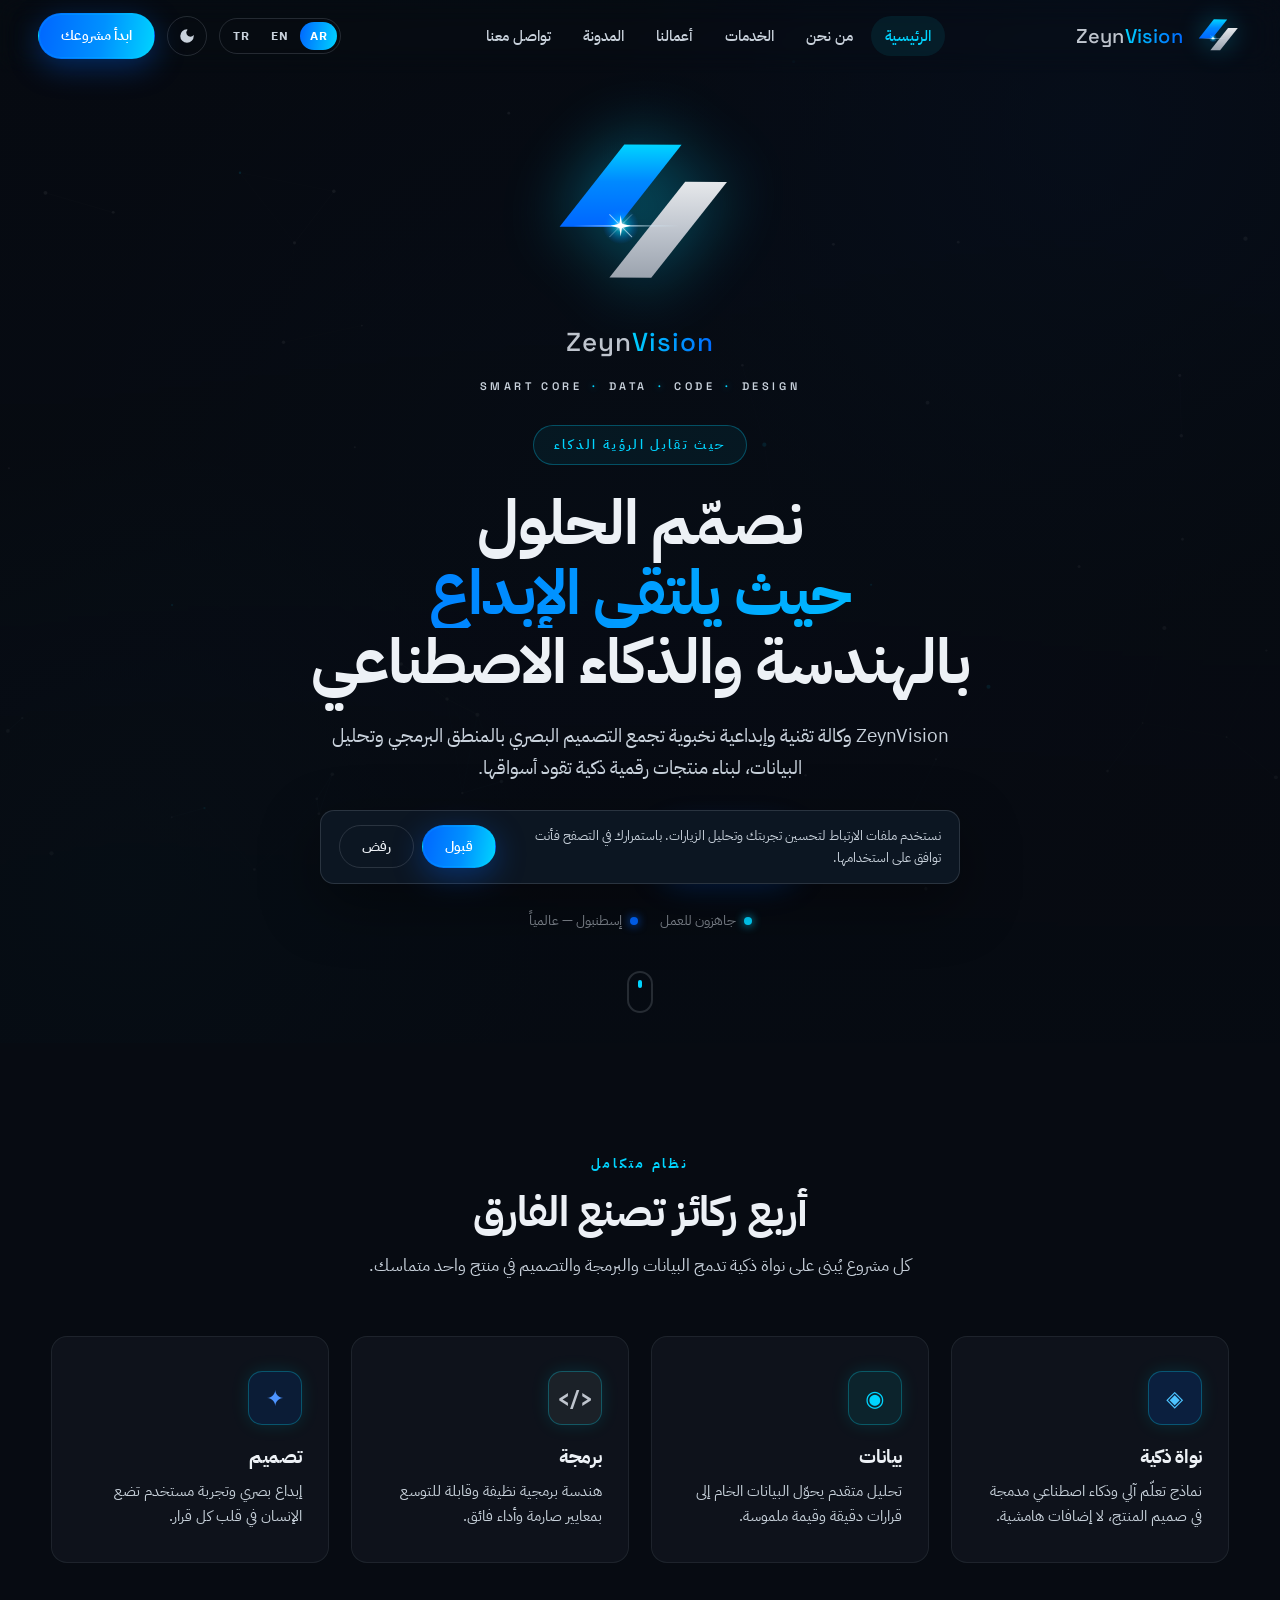
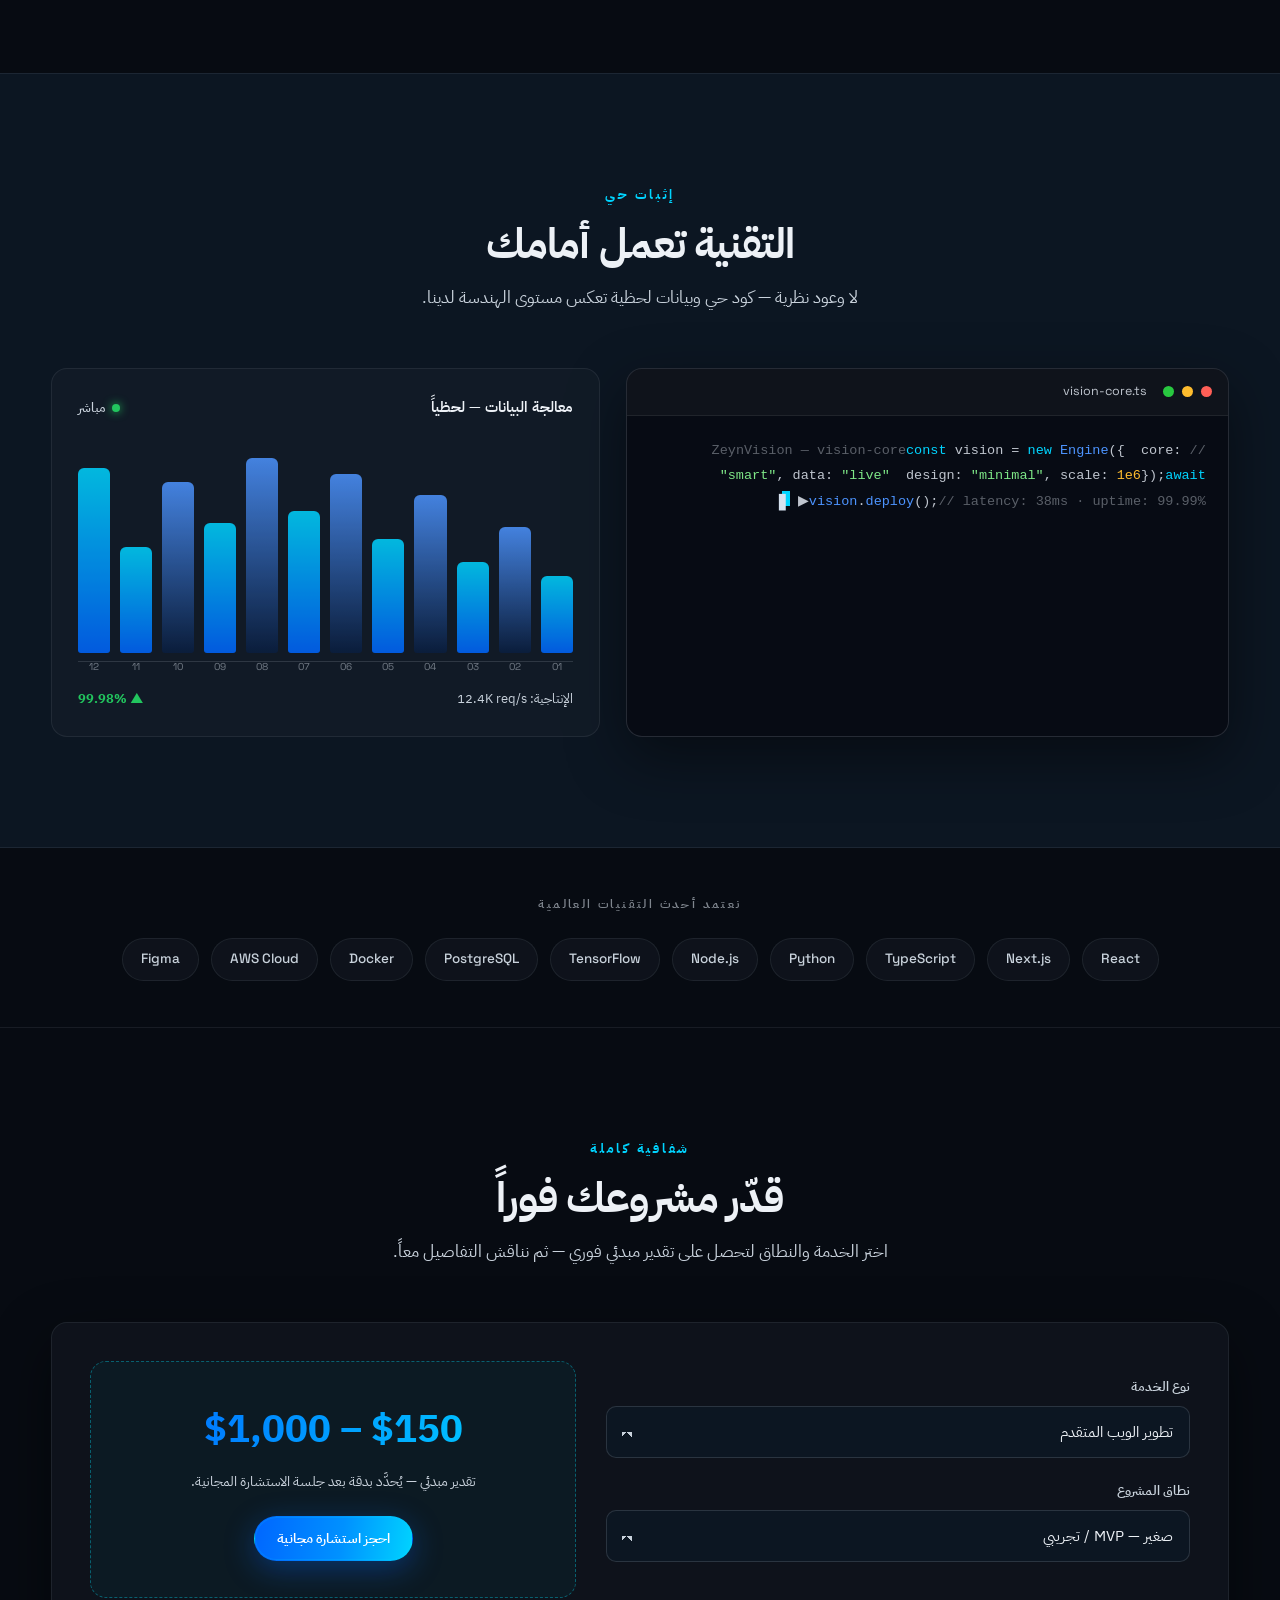
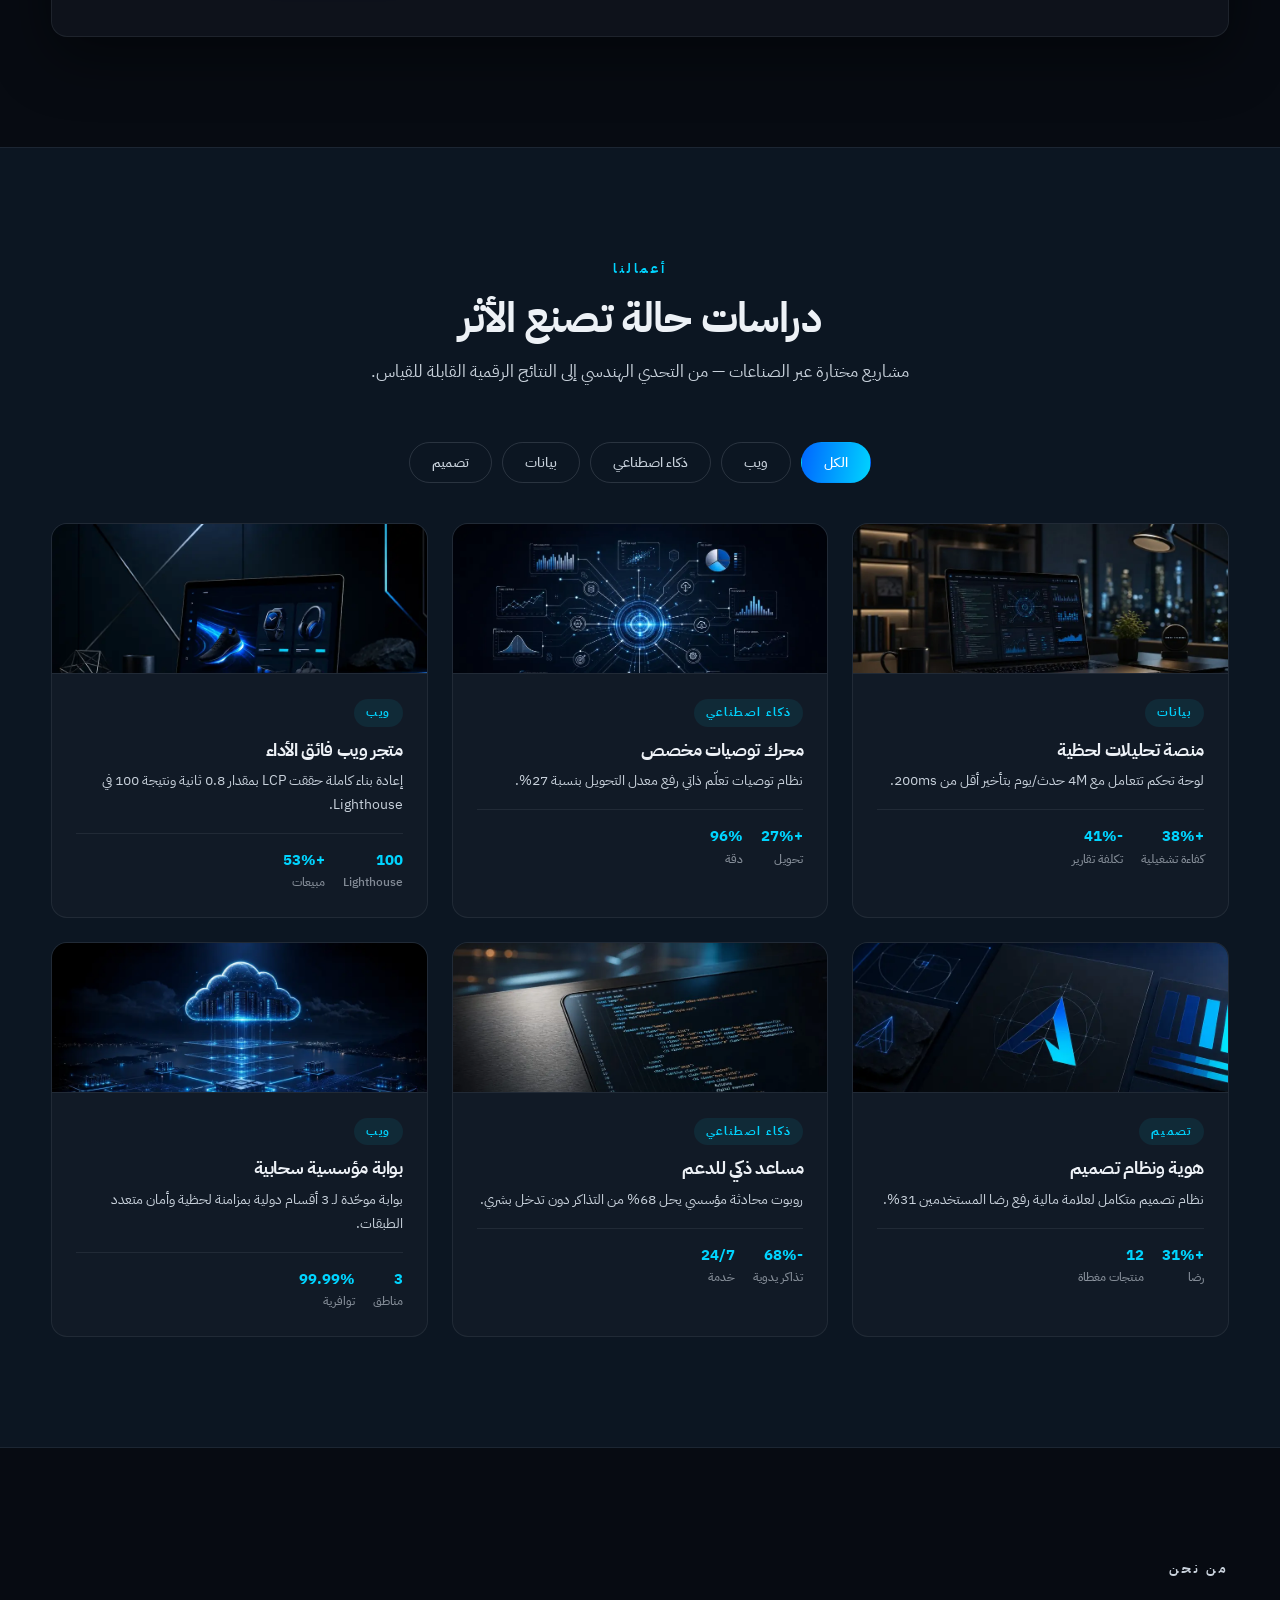
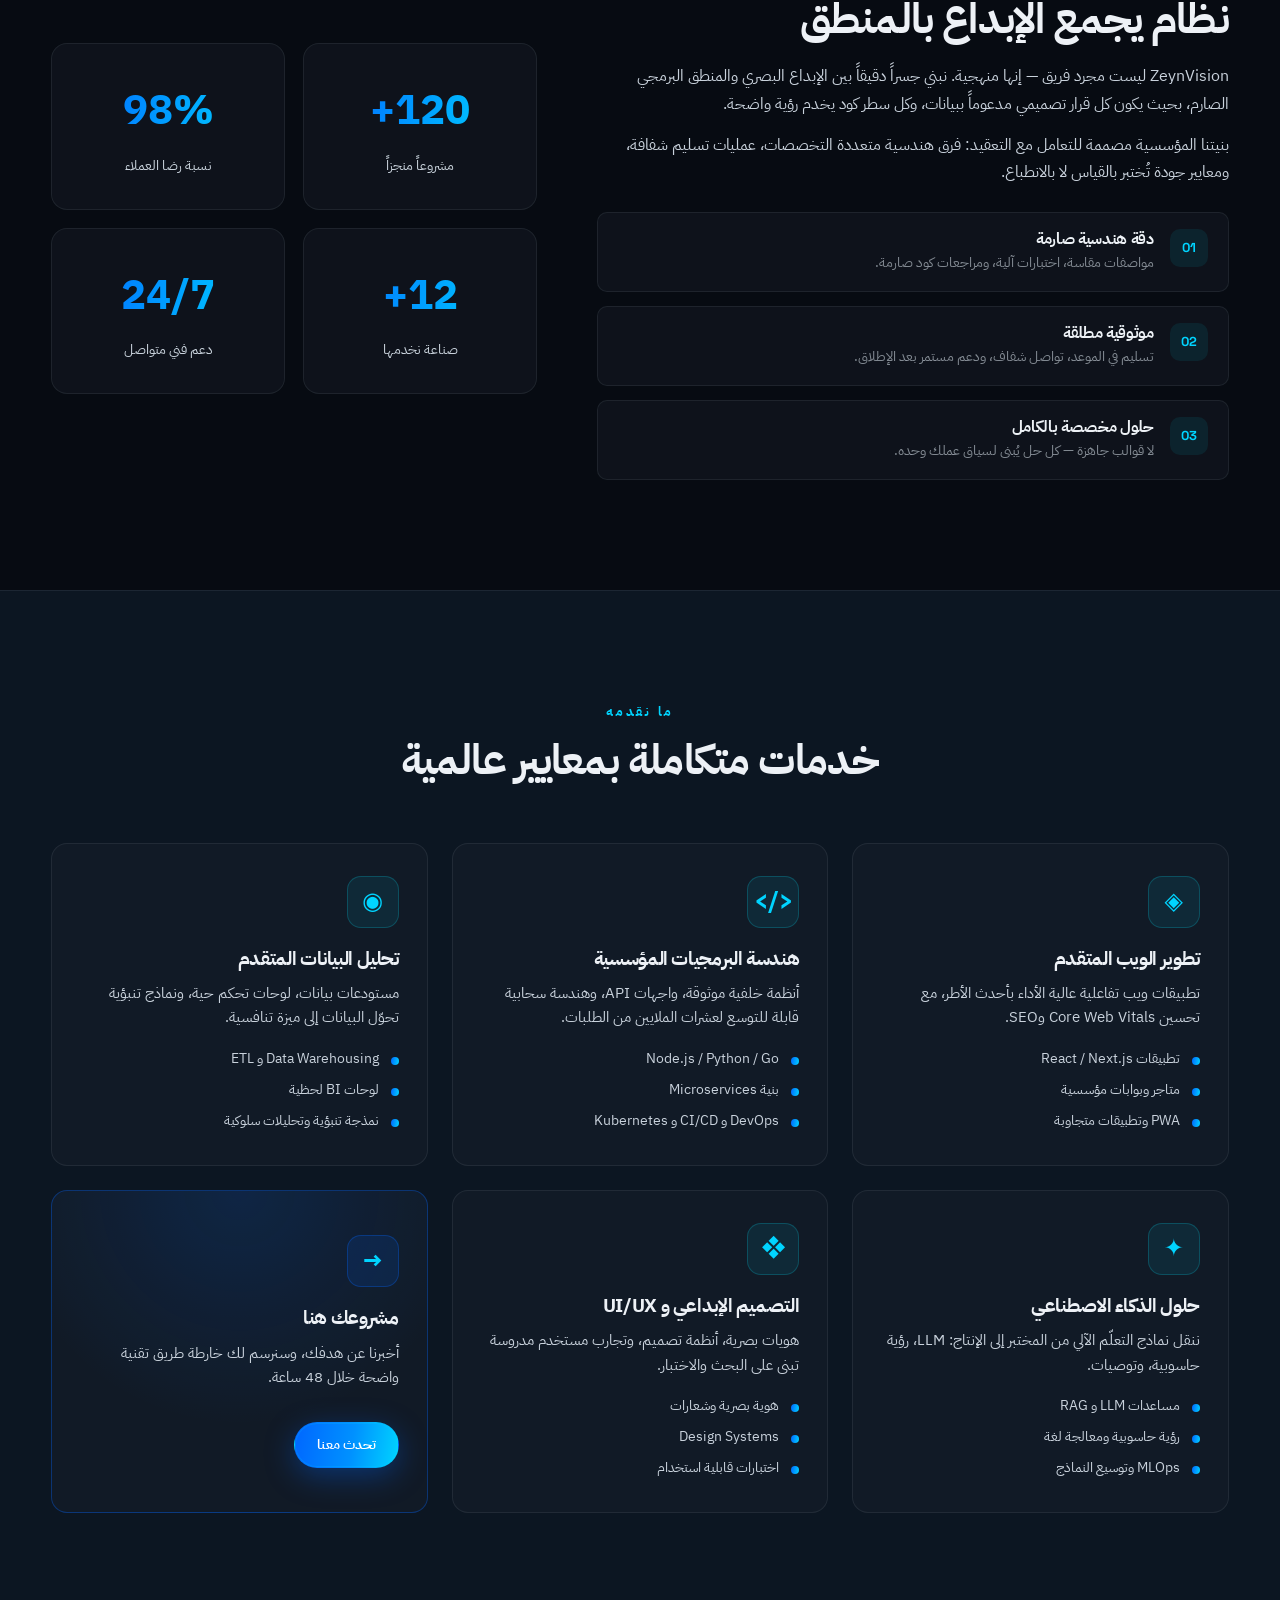
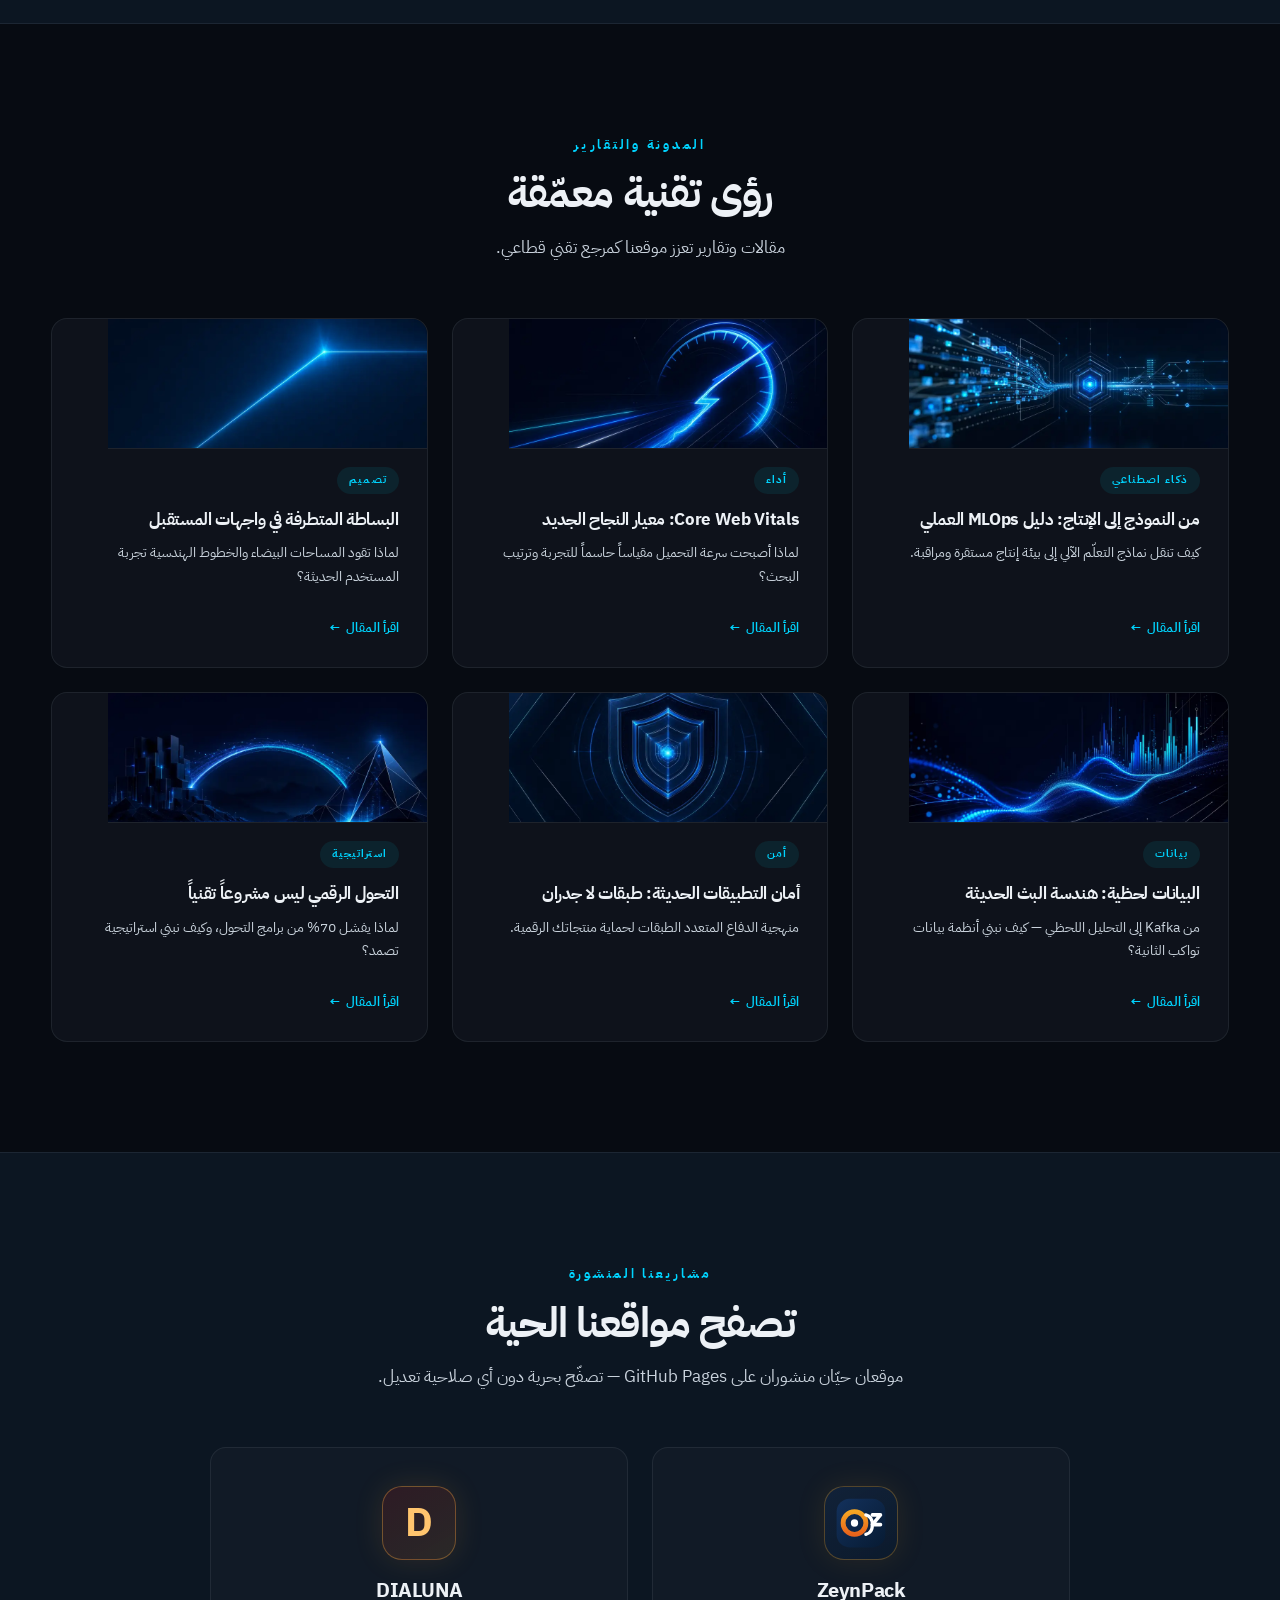
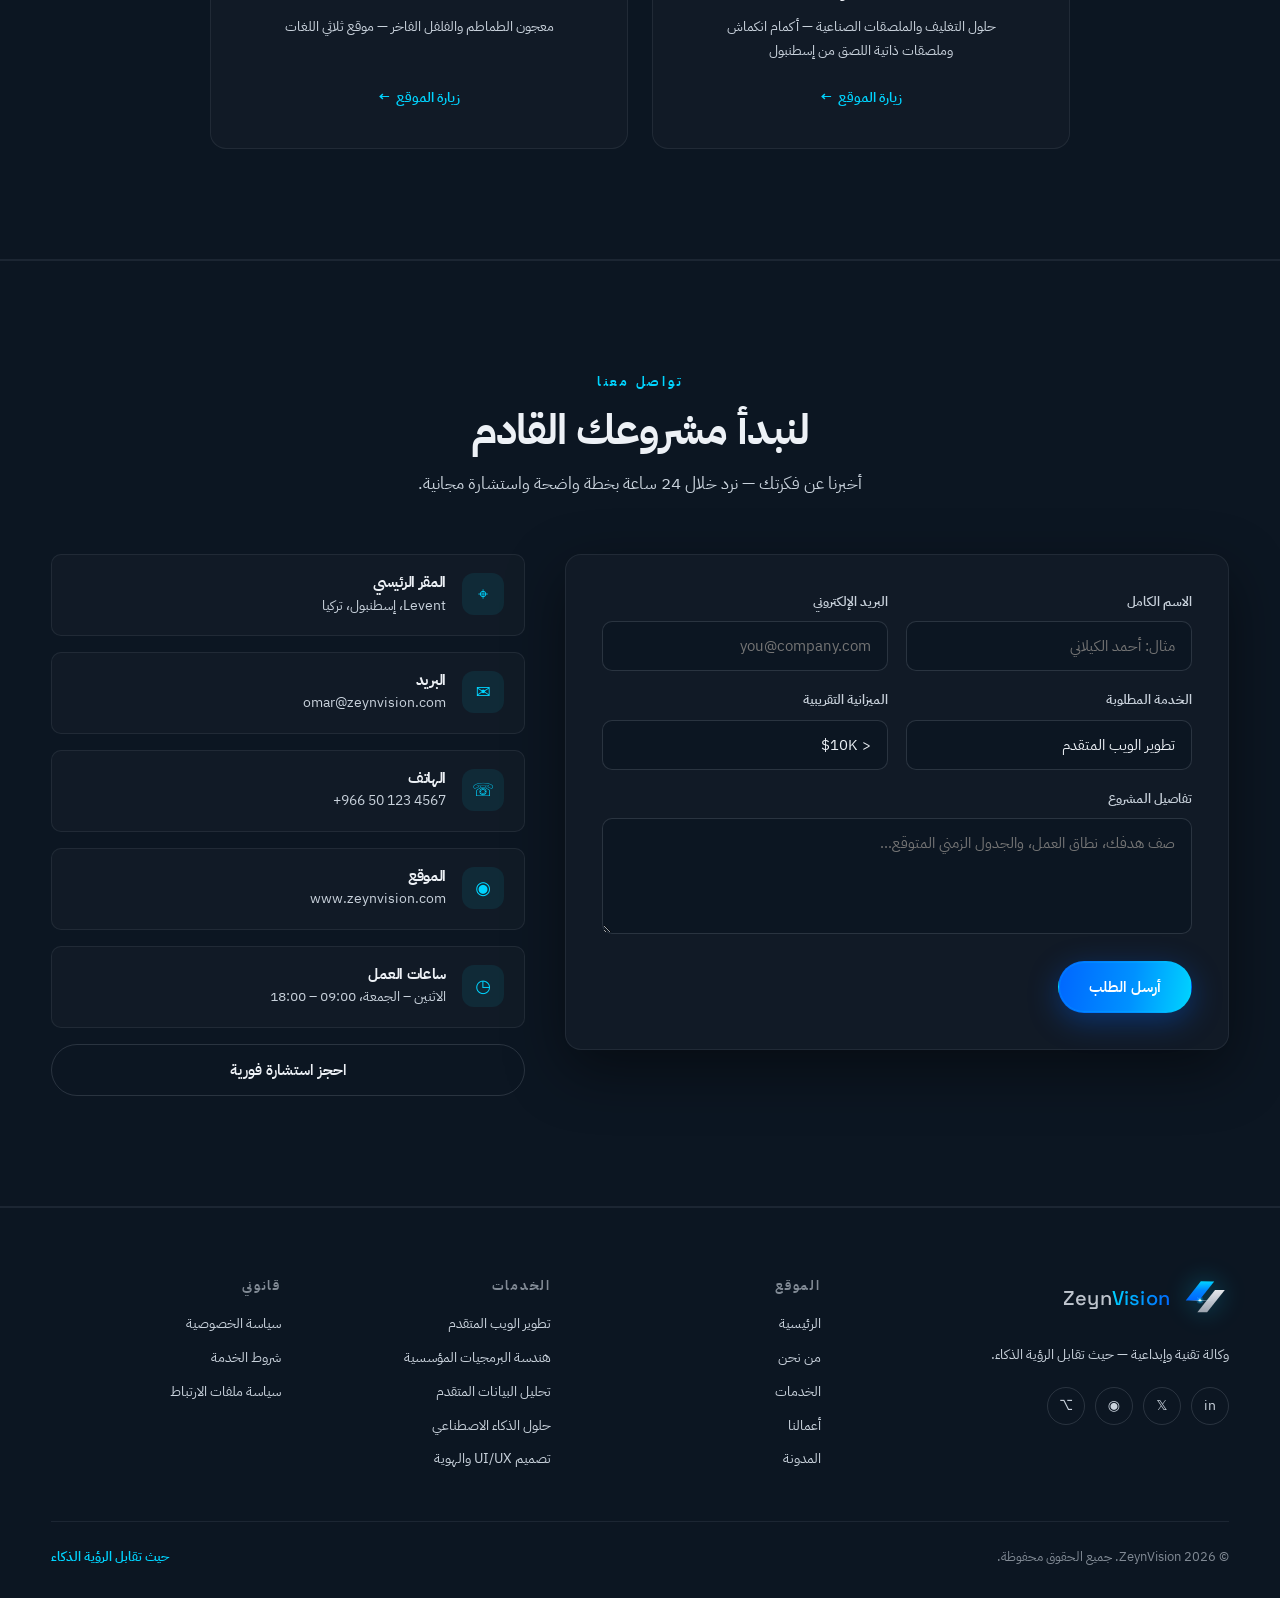
==== commit 8324a382: "Add published-sites section (ZeynPack + DIALUNA) to Works page; fix duplicate main" ====
--- a/index.html
+++ b/index.html
@@ -12,7 +12,7 @@
 <link rel="preconnect" href="https://fonts.googleapis.com">
 <link rel="preconnect" href="https://fonts.gstatic.com" crossorigin>
 <link href="https://fonts.googleapis.com/css2?family=Inter:wght@300;400;500;600;700;800&family=IBM+Plex+Sans+Arabic:wght@300;400;500;600;700&family=Space+Grotesk:wght@300;400;500;600;700&display=swap" rel="stylesheet">
-<link rel="stylesheet" href="css/styles.css?v=6">
+<link rel="stylesheet" href="css/styles.css?v=7">
 </head>
 <body>
 
@@ -1404,7 +1404,7 @@
   </div>
 </div>
 
-<script src="js/i18n.js?v=4" defer></script>
+<script src="js/i18n.js?v=5" defer></script>
 <script src="js/main.js?v=6" defer></script>
 </body>
 </html>
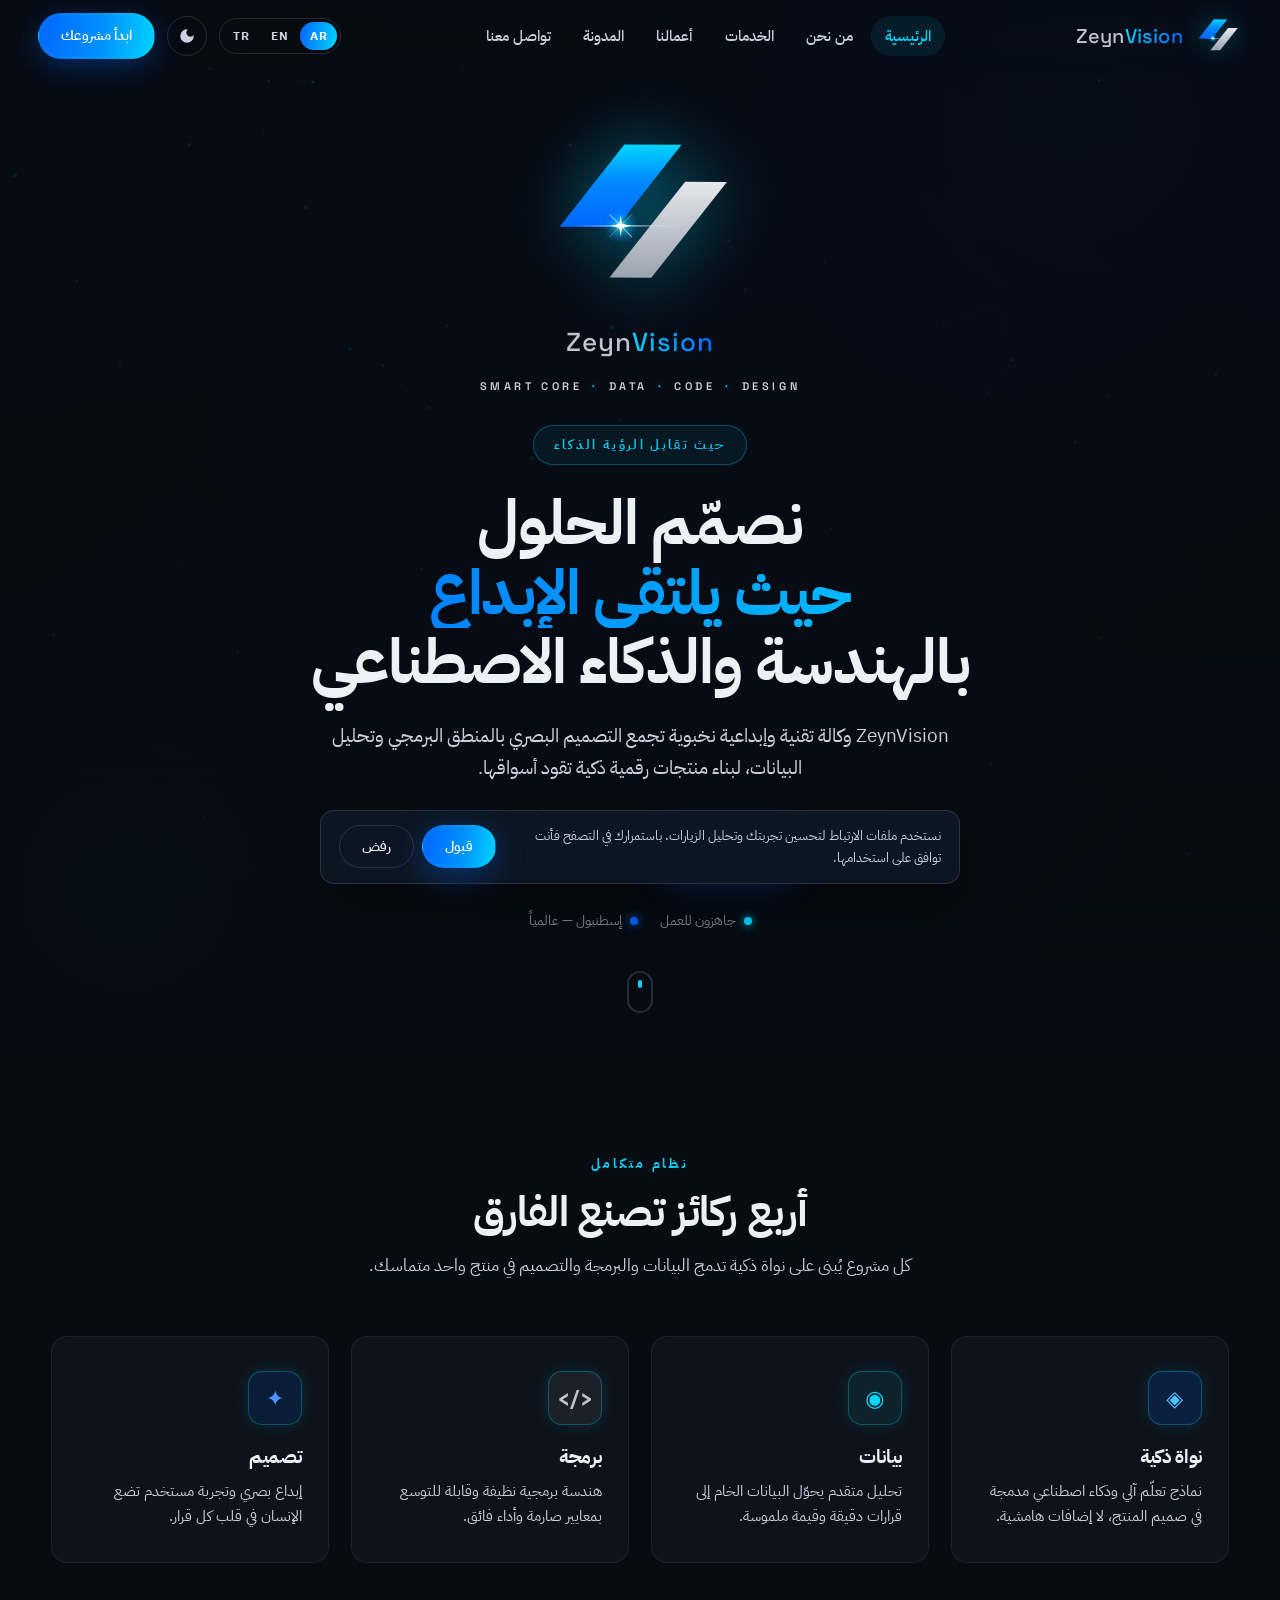
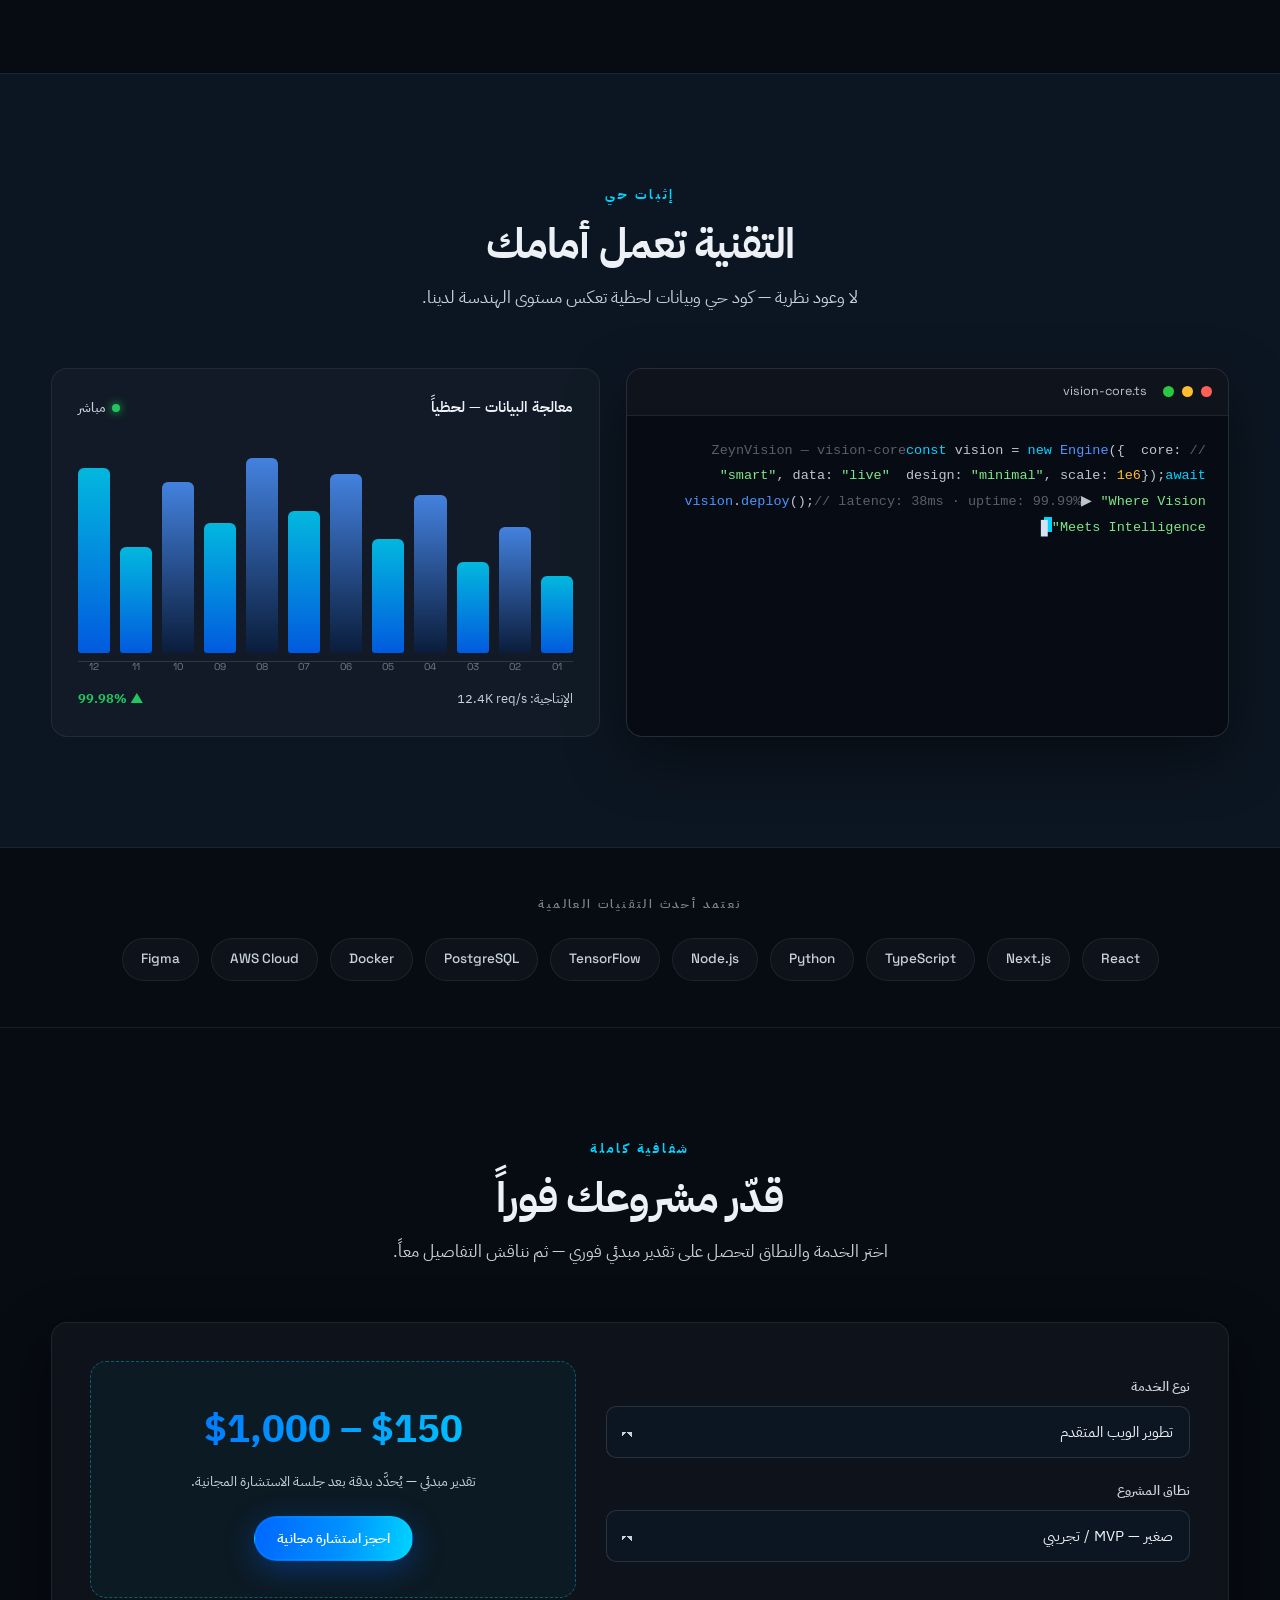
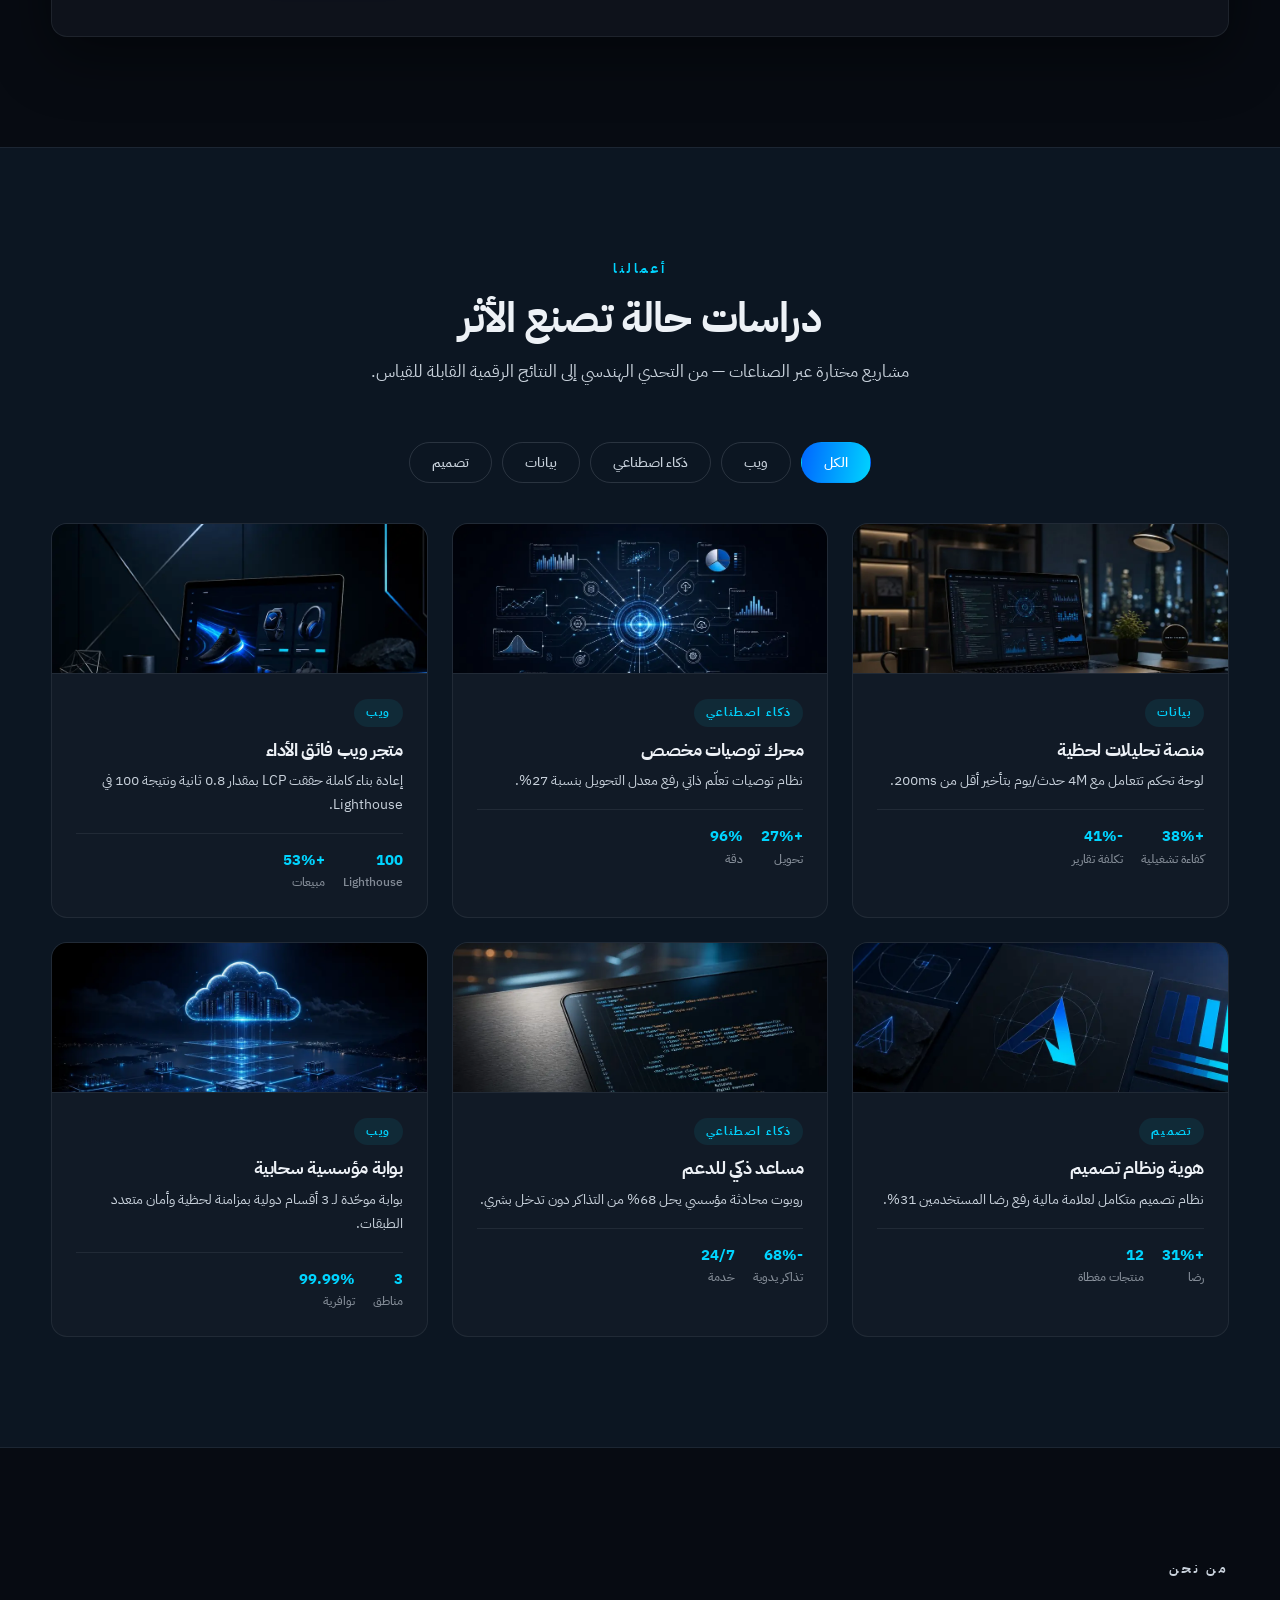
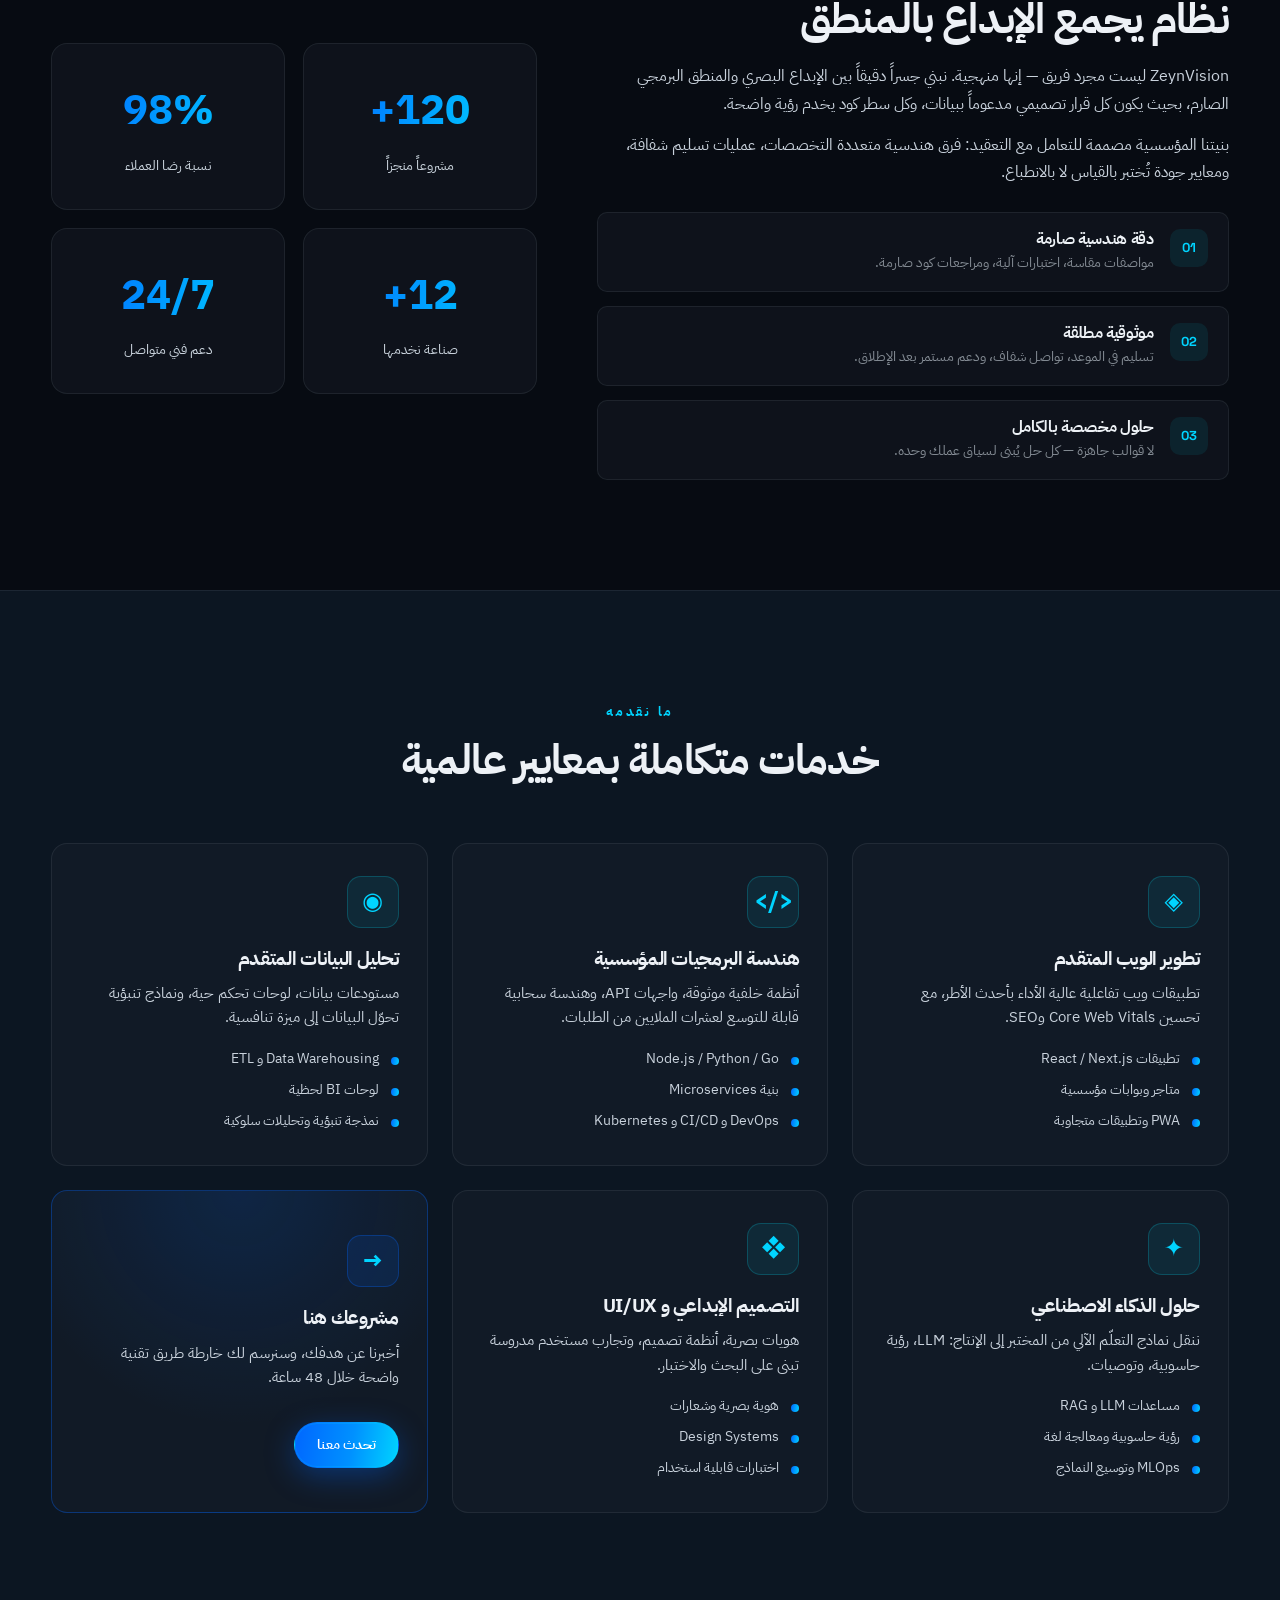
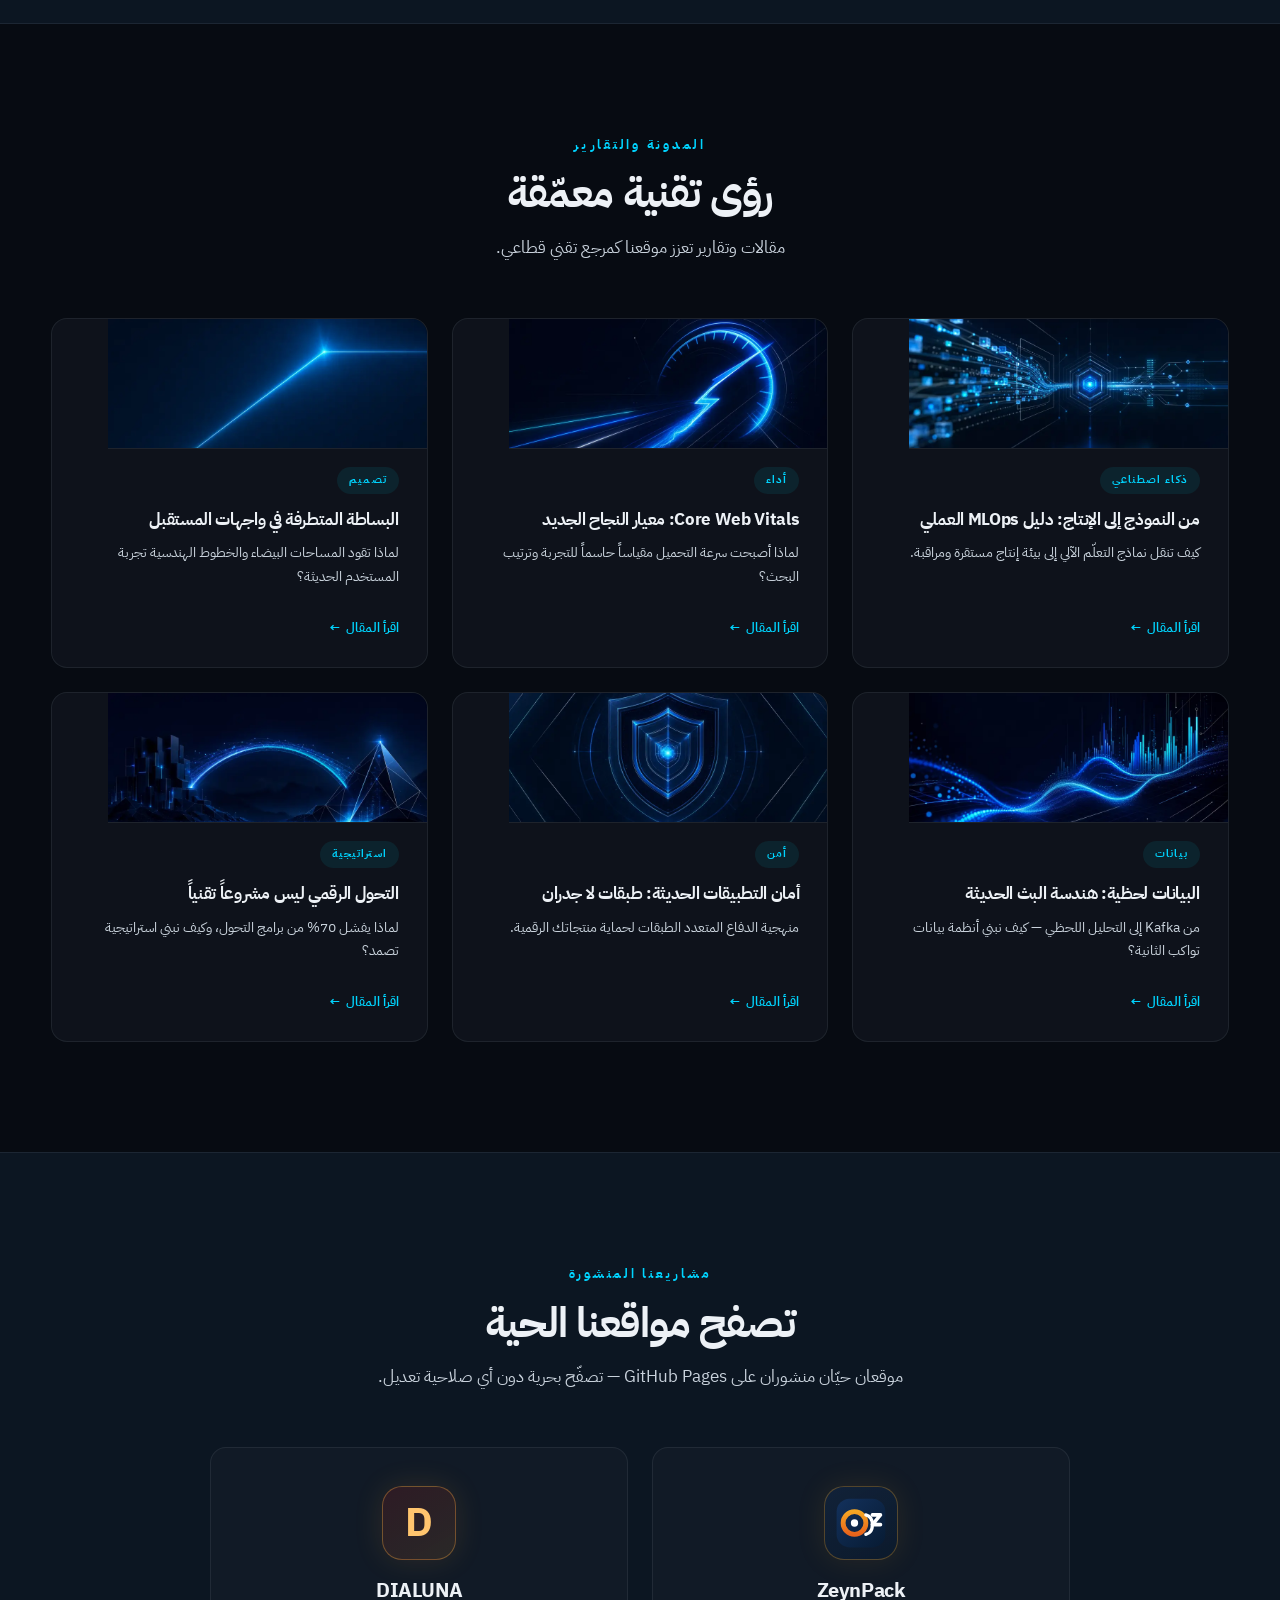
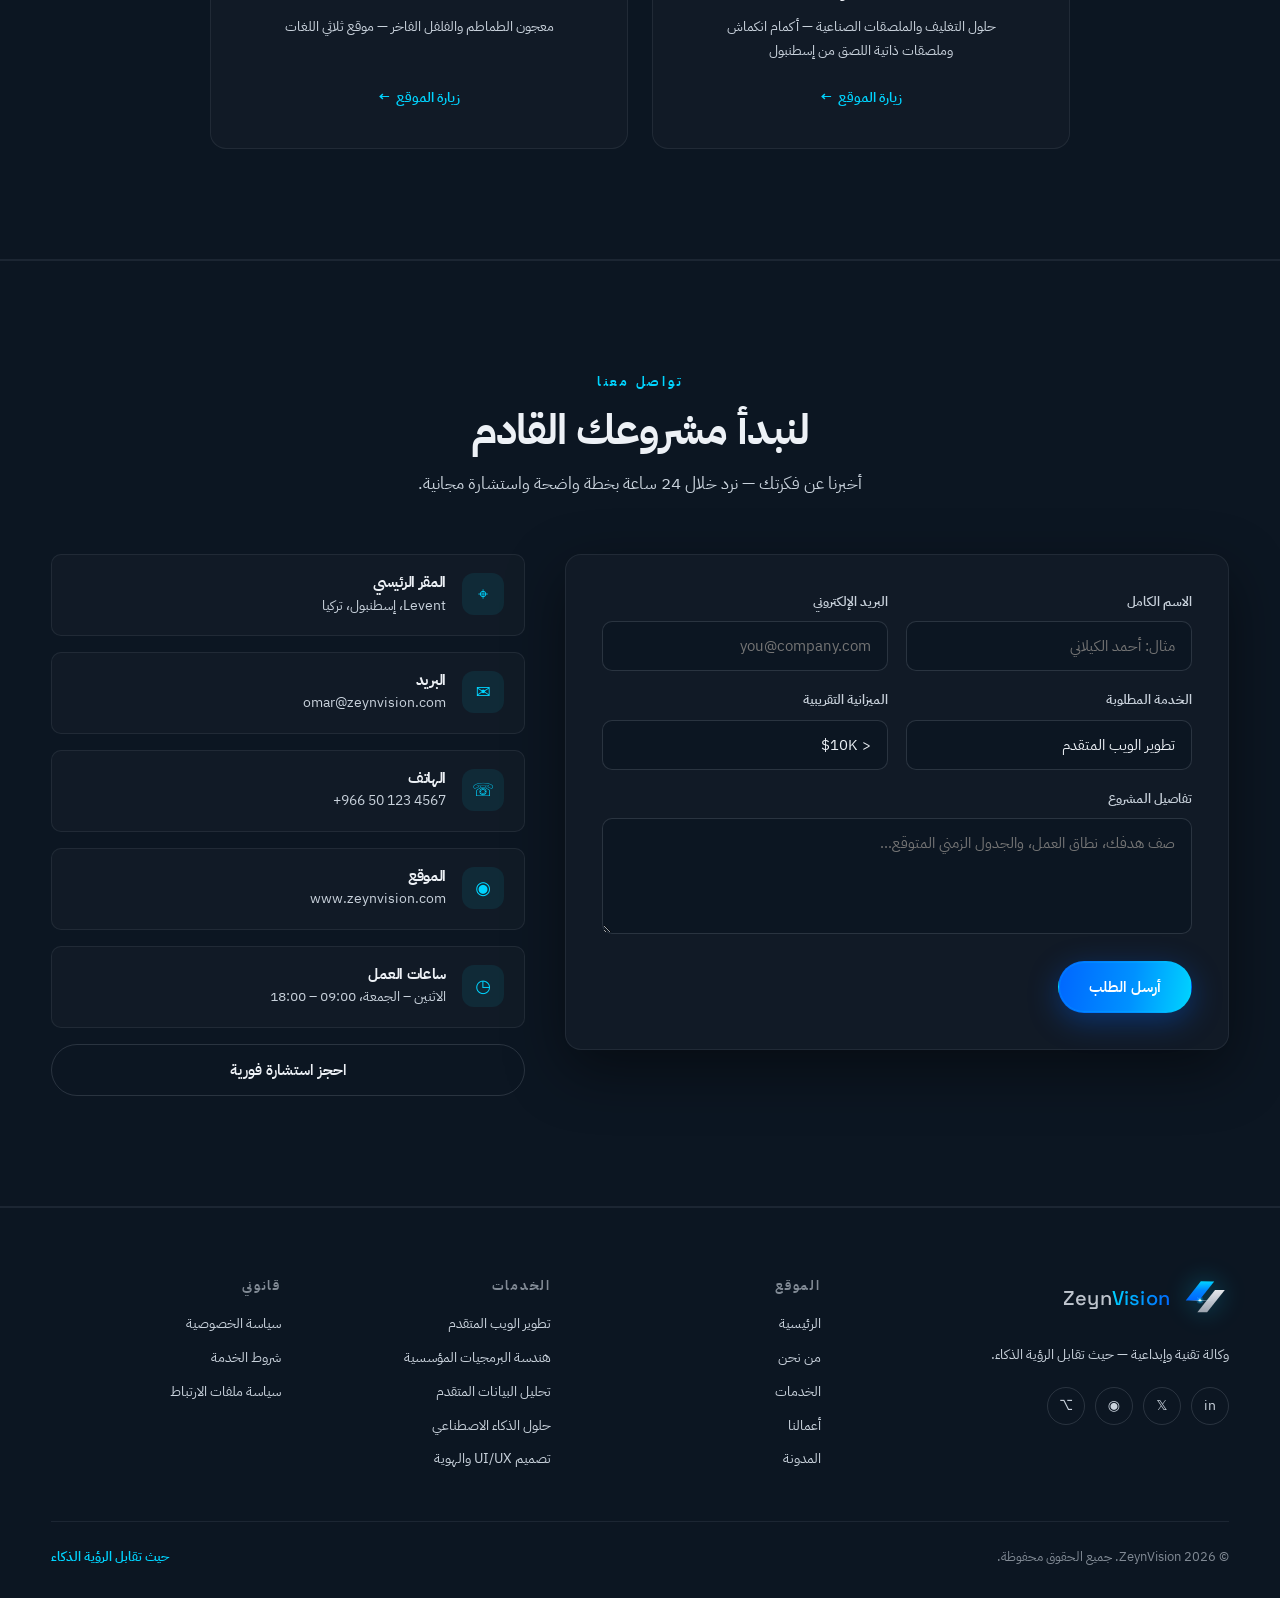
==== commit 3fc844f3: "Fix Works page navigation: links to homepage sections now use index.html# anchors (all languages)" ====
--- a/index.html
+++ b/index.html
@@ -12,7 +12,7 @@
 <link rel="preconnect" href="https://fonts.googleapis.com">
 <link rel="preconnect" href="https://fonts.gstatic.com" crossorigin>
 <link href="https://fonts.googleapis.com/css2?family=Inter:wght@300;400;500;600;700;800&family=IBM+Plex+Sans+Arabic:wght@300;400;500;600;700&family=Space+Grotesk:wght@300;400;500;600;700&display=swap" rel="stylesheet">
-<link rel="stylesheet" href="css/styles.css?v=7">
+<link rel="stylesheet" href="css/styles.css?v=8">
 </head>
 <body>
 
@@ -1404,7 +1404,7 @@
   </div>
 </div>
 
-<script src="js/i18n.js?v=5" defer></script>
+<script src="js/i18n.js?v=6" defer></script>
 <script src="js/main.js?v=6" defer></script>
 </body>
 </html>
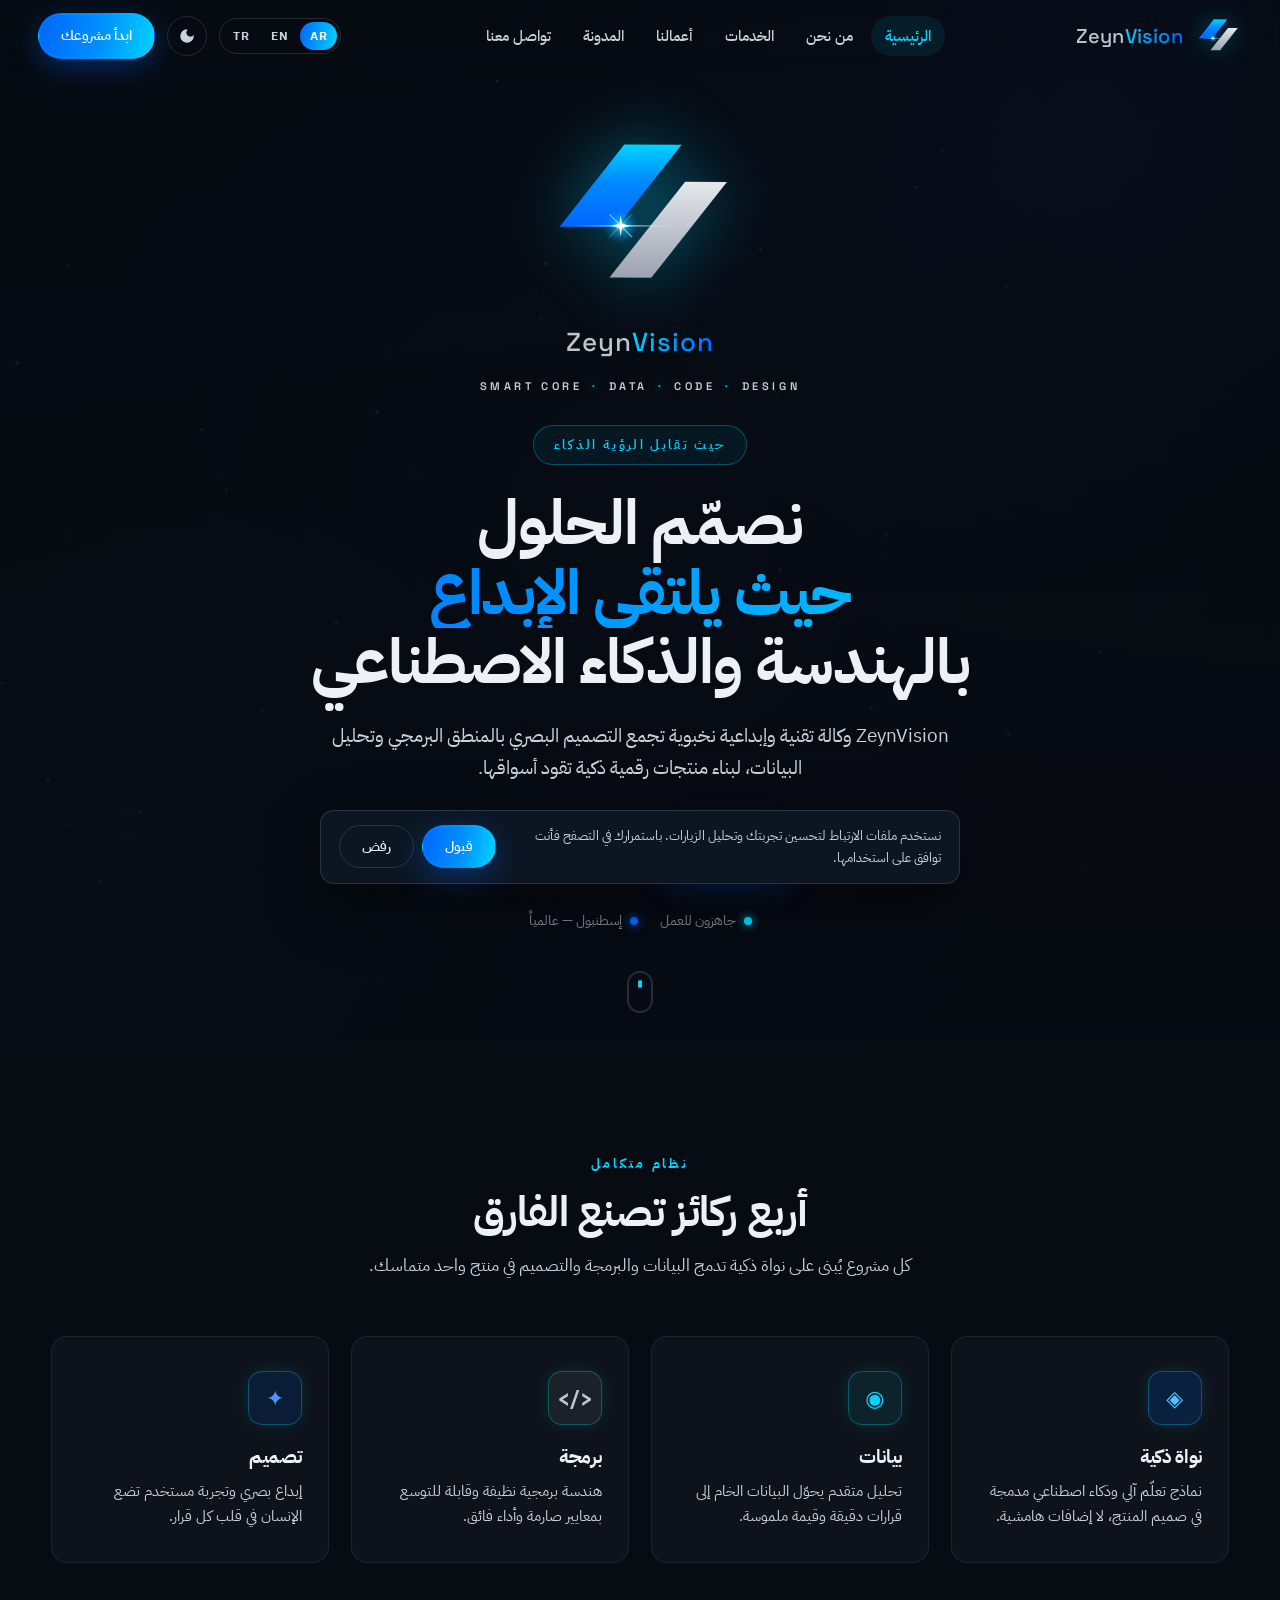
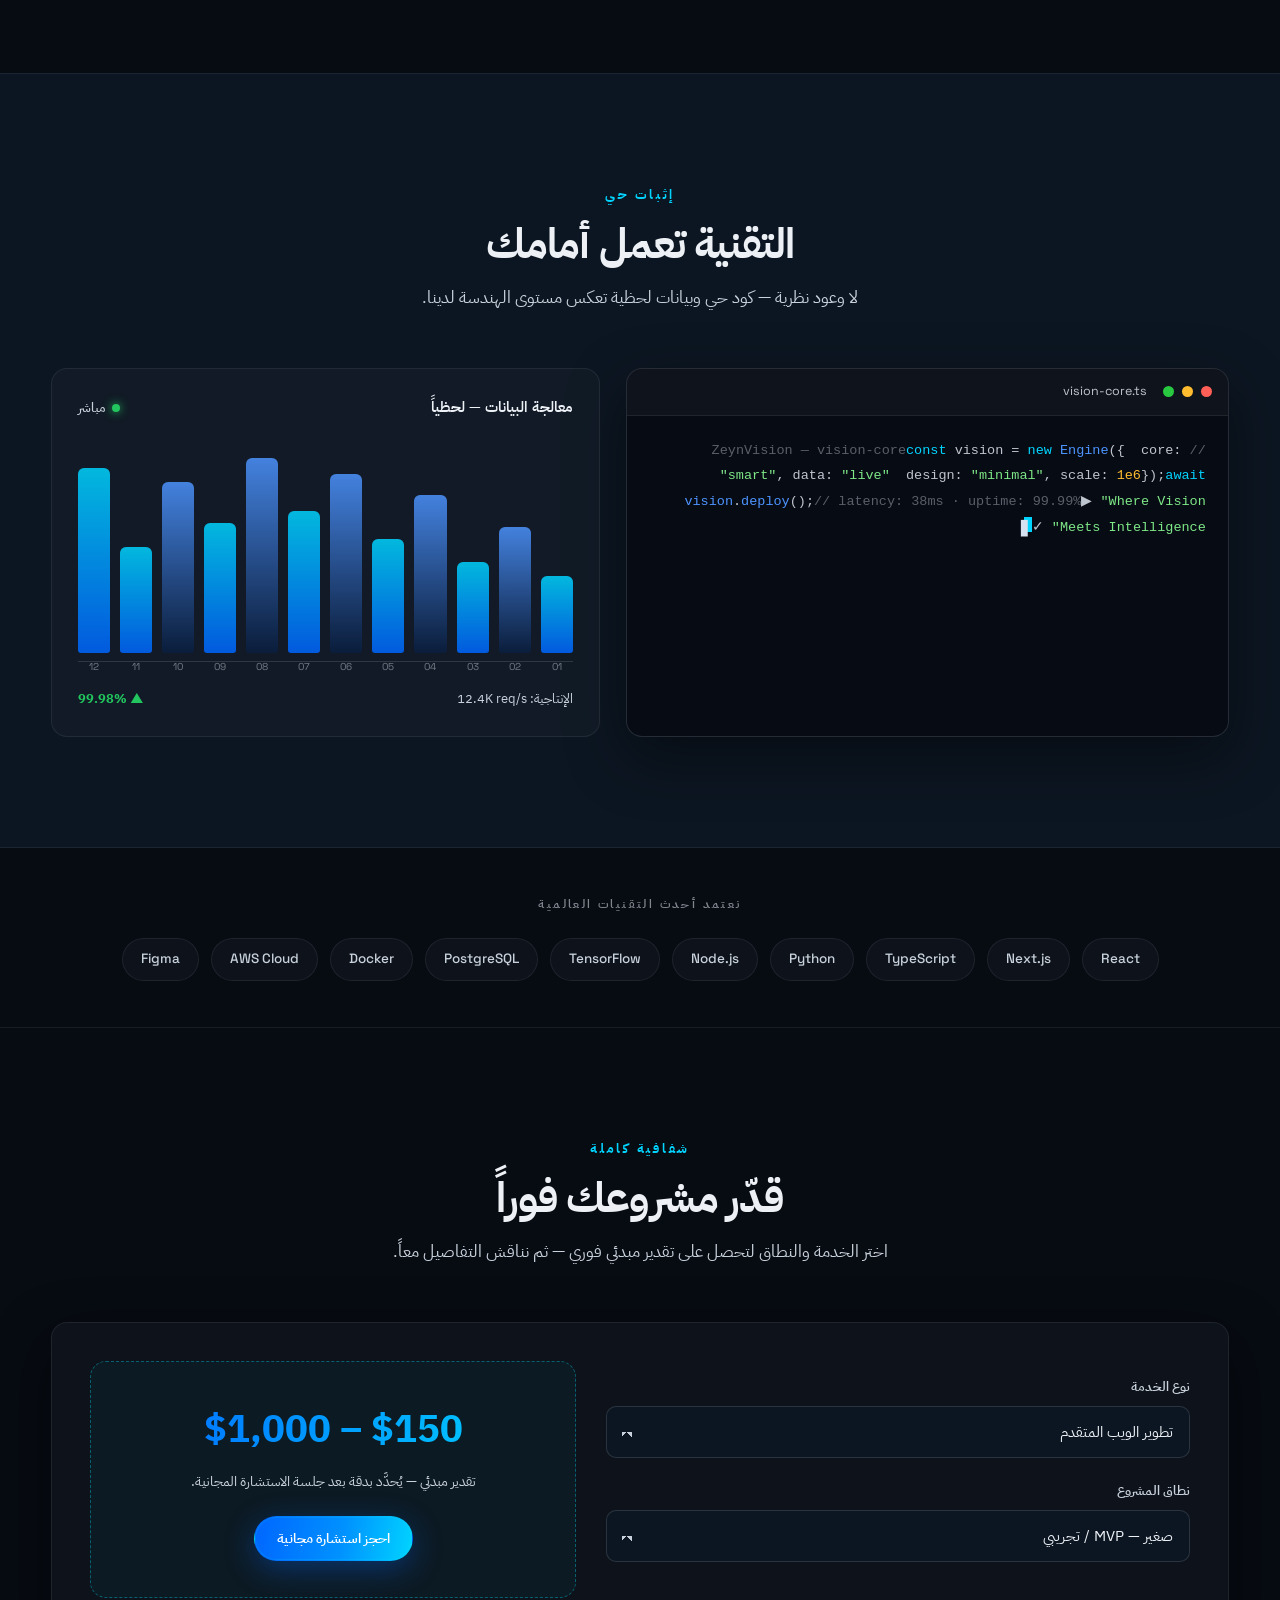
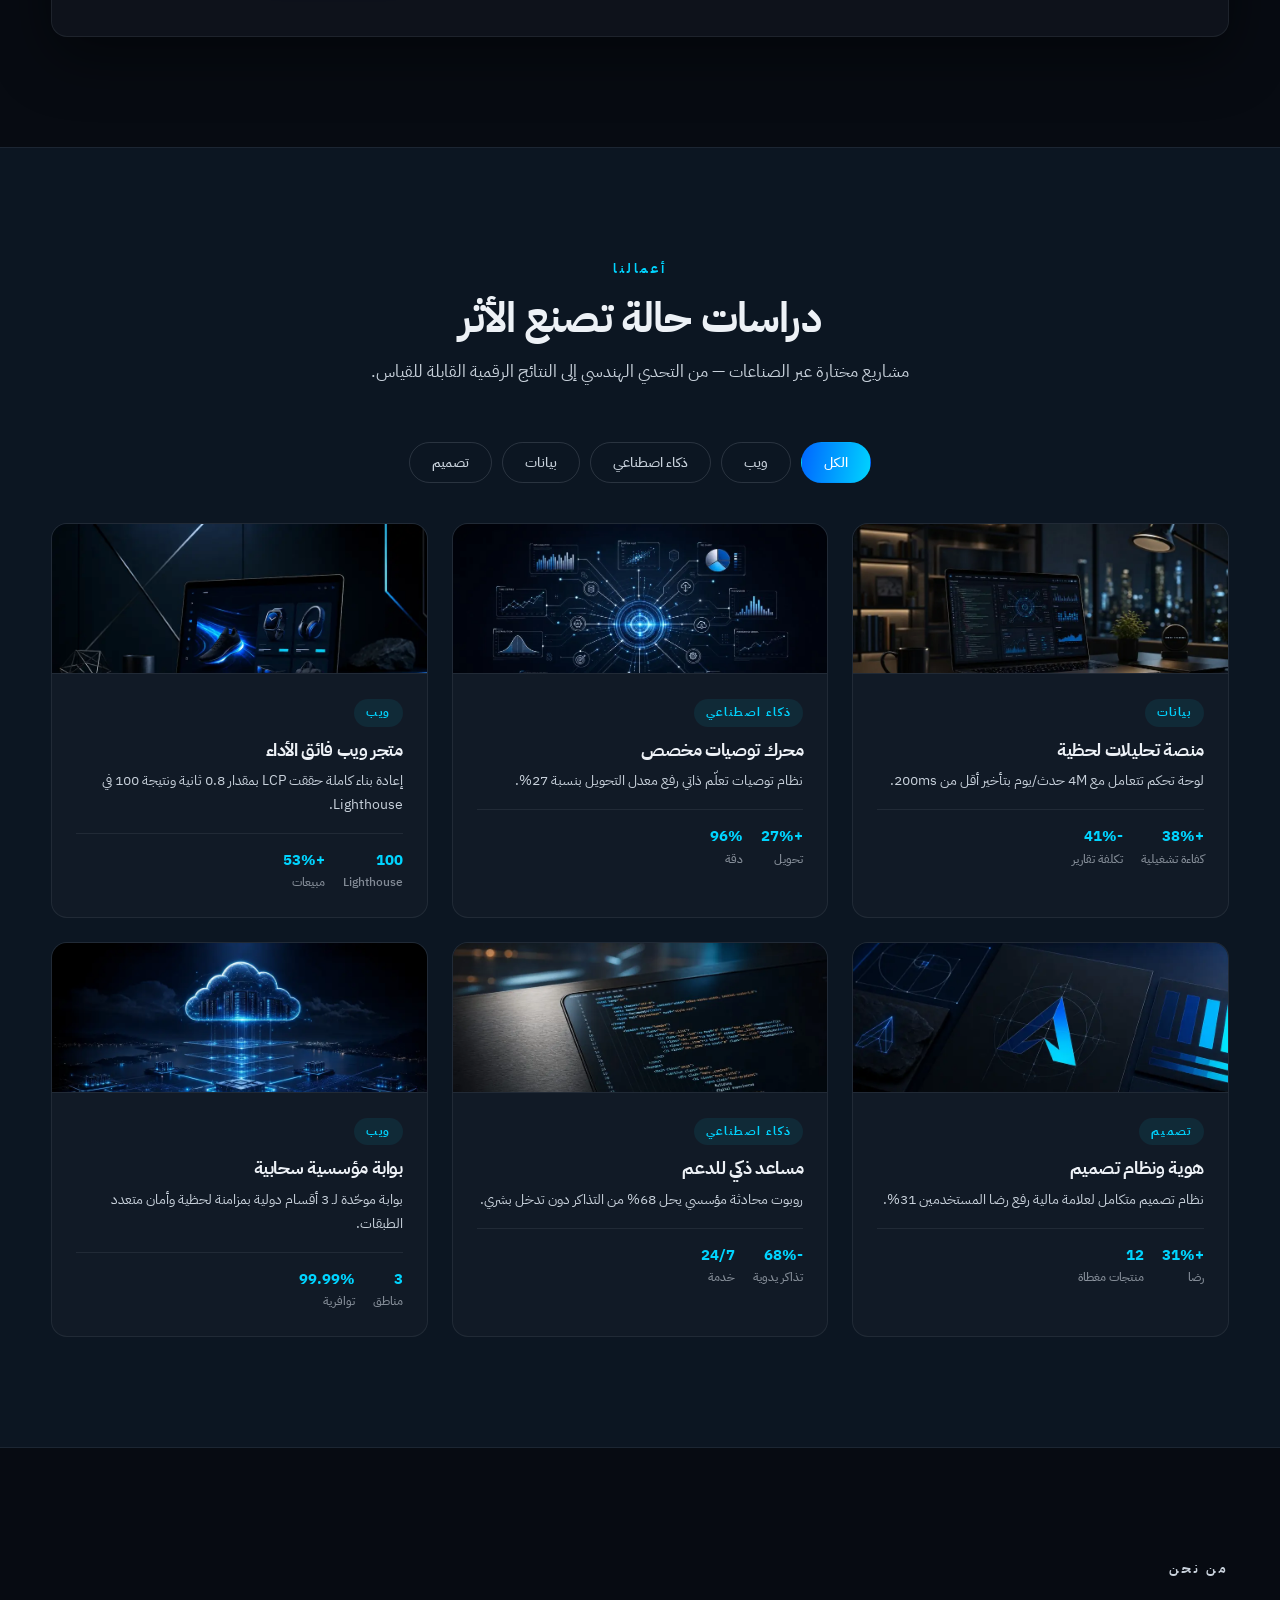
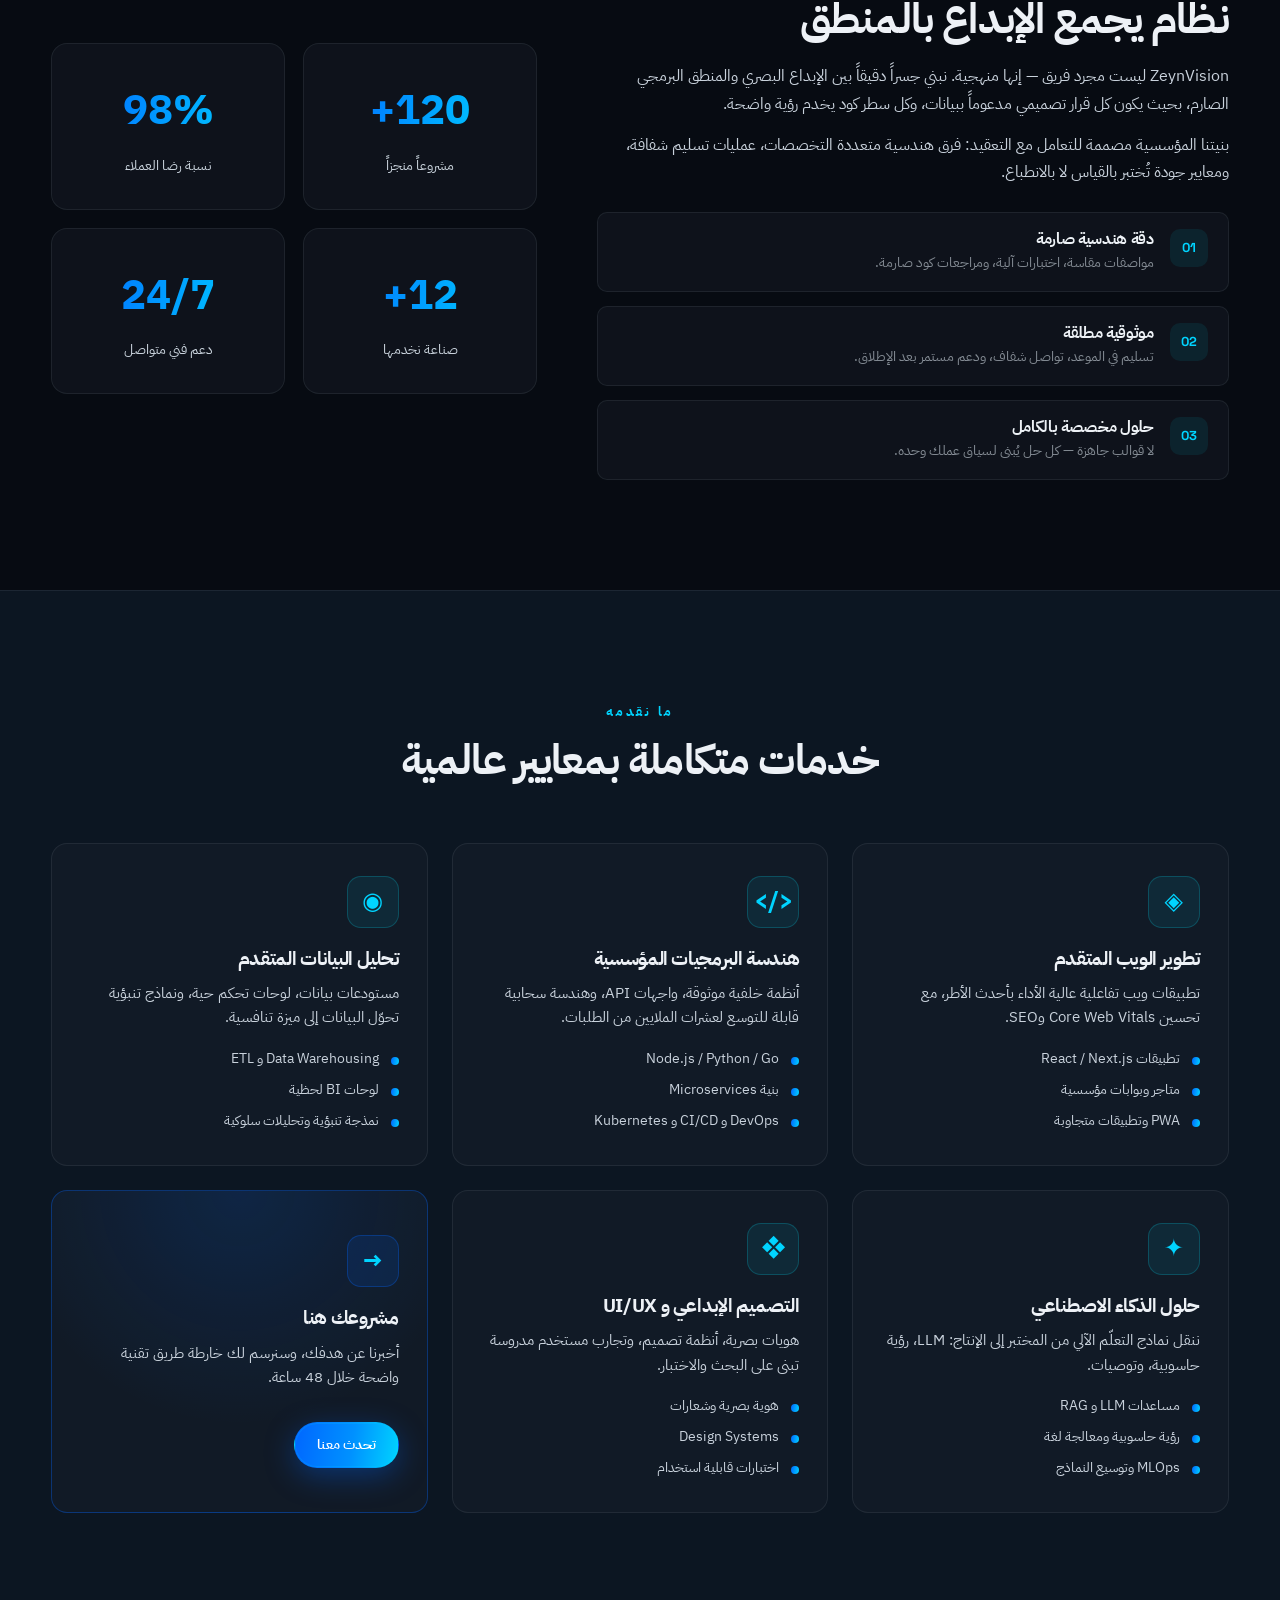
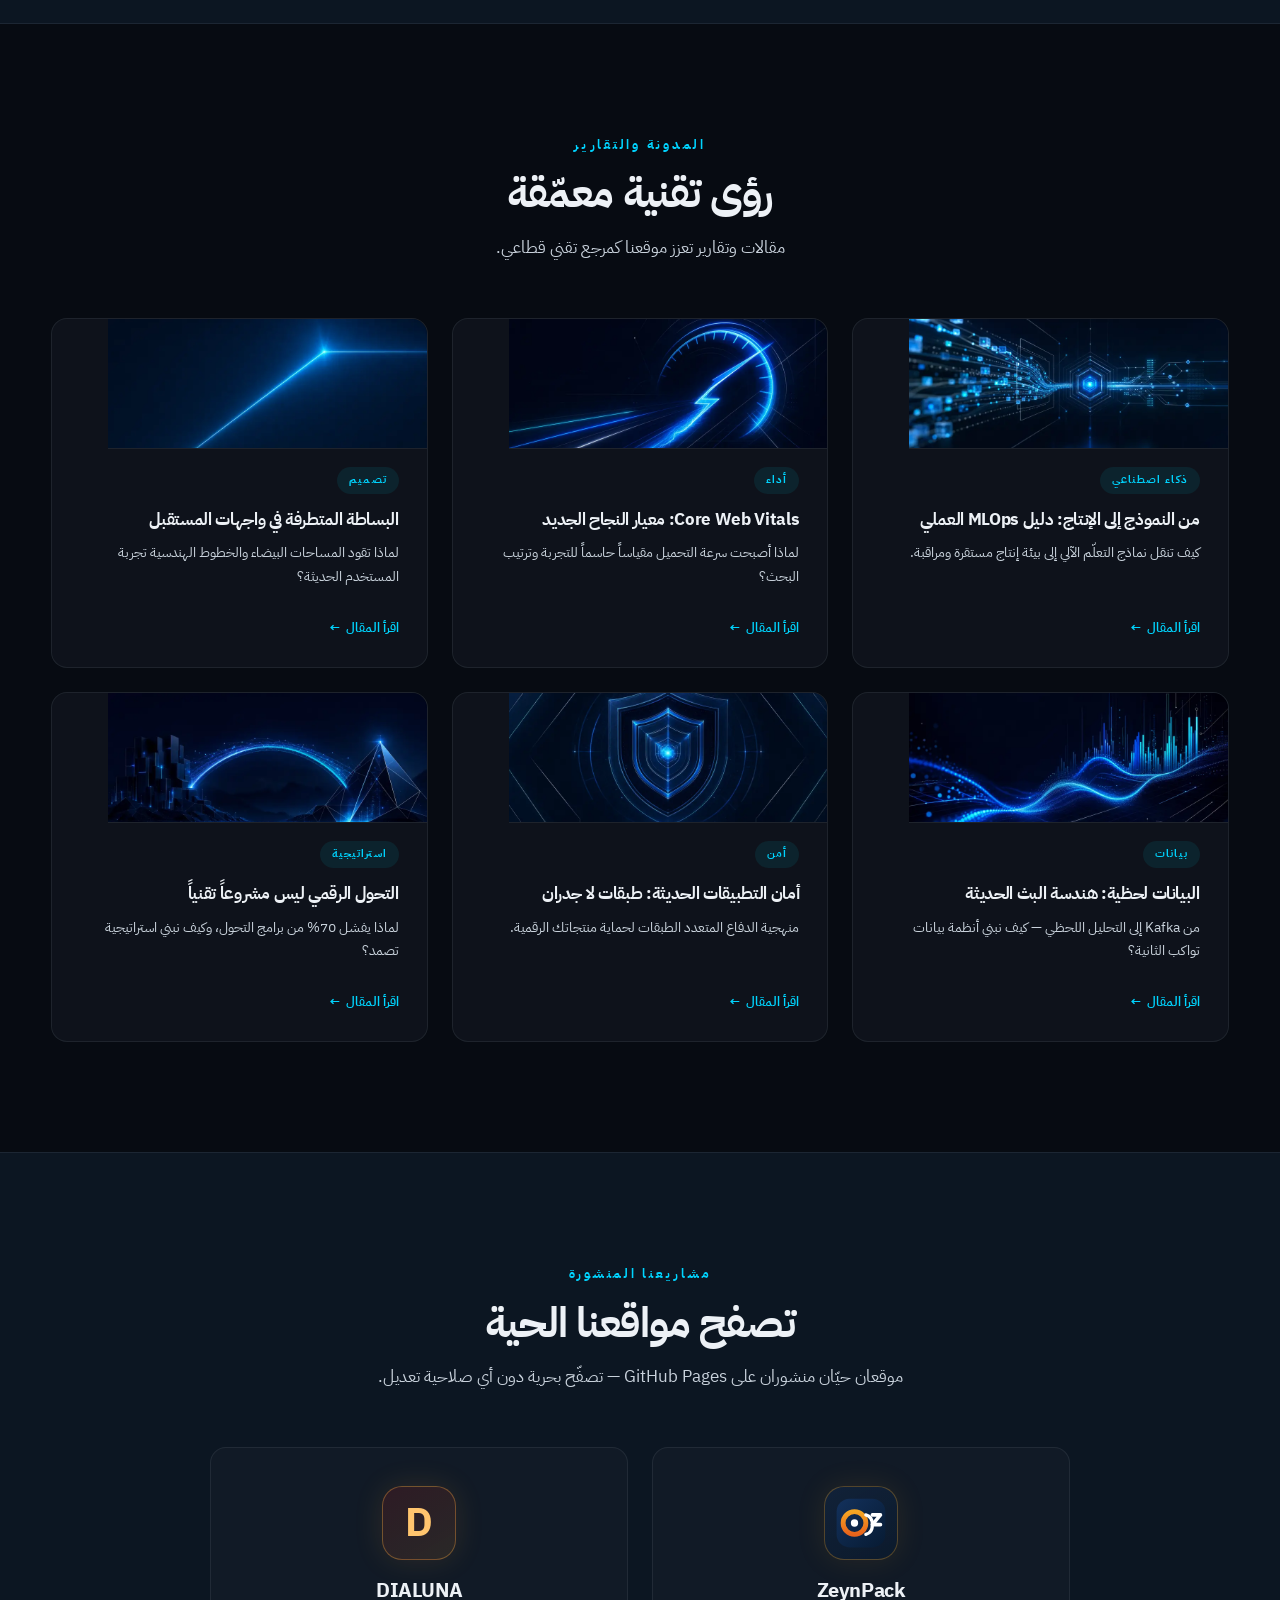
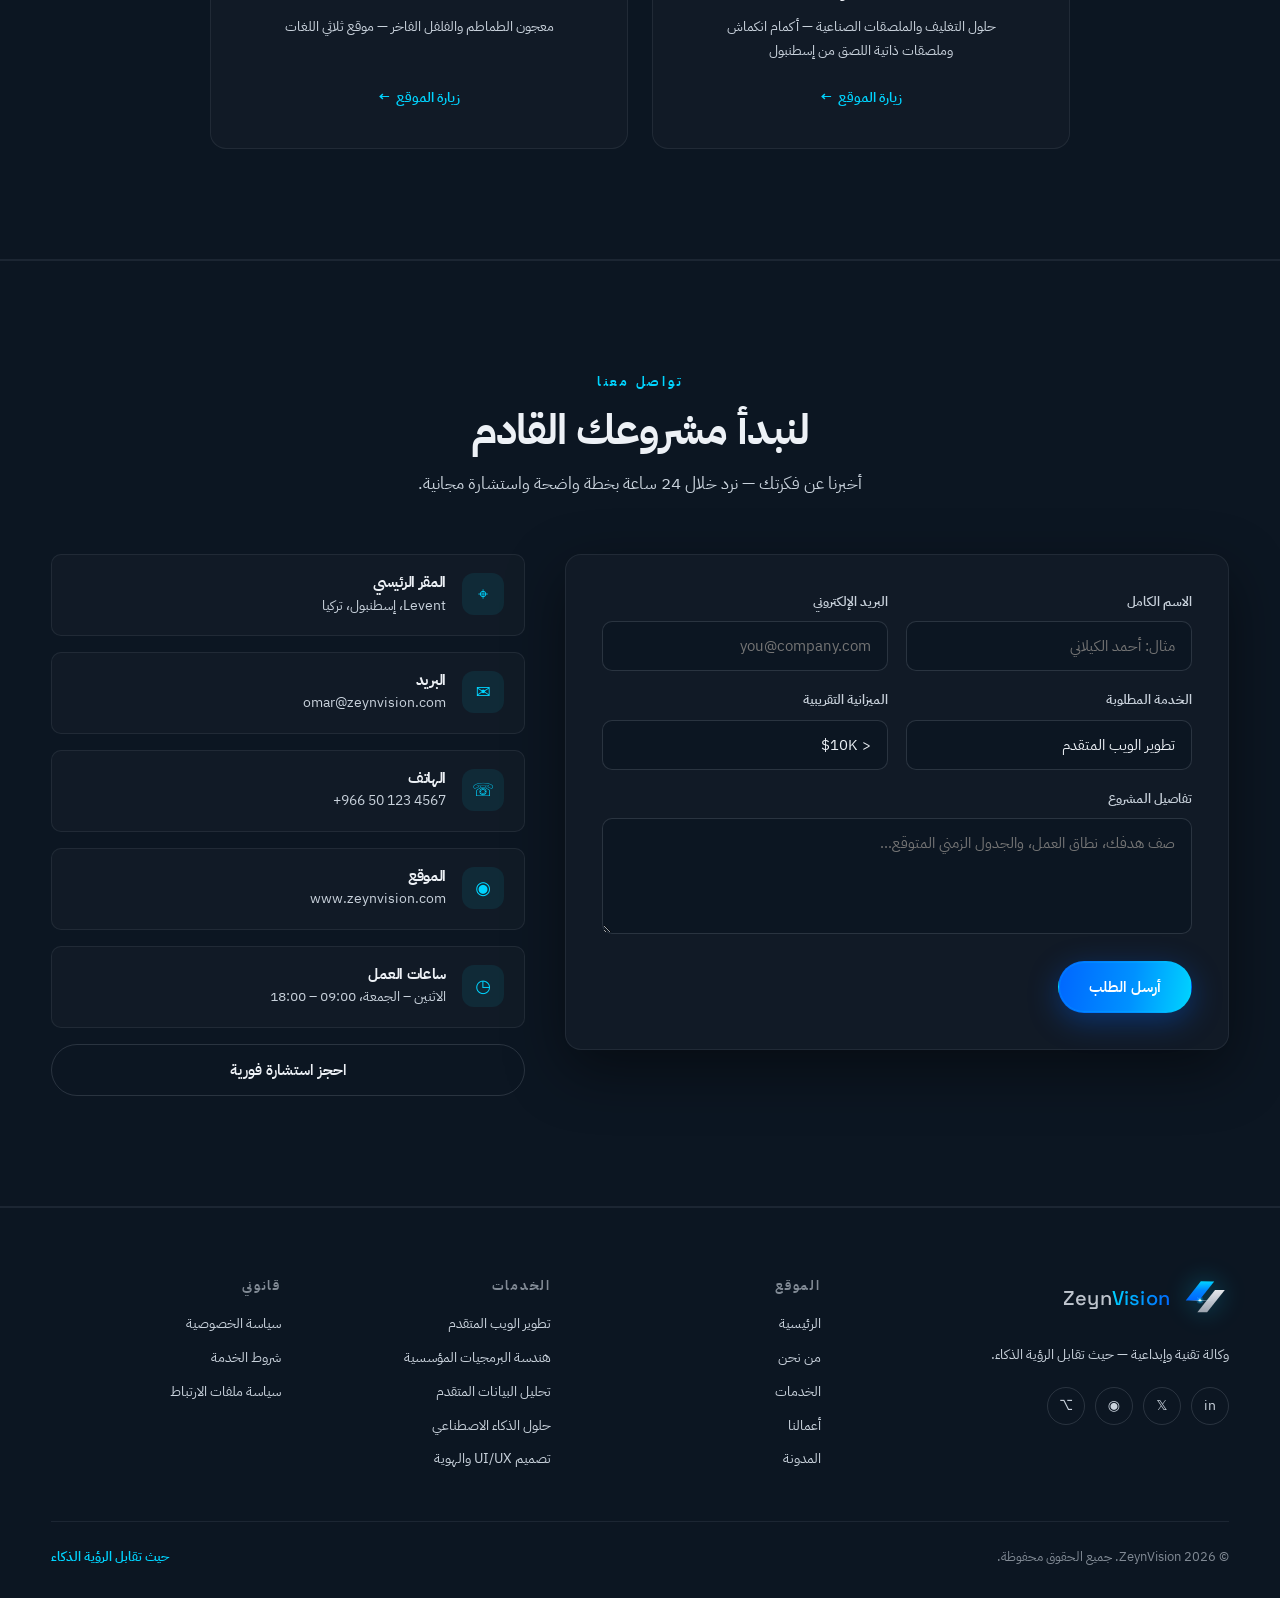
==== commit b571cf66: "Remove Works page (works.html); nav points to #work section on homepage" ====
--- a/index.html
+++ b/index.html
@@ -12,7 +12,7 @@
 <link rel="preconnect" href="https://fonts.googleapis.com">
 <link rel="preconnect" href="https://fonts.gstatic.com" crossorigin>
 <link href="https://fonts.googleapis.com/css2?family=Inter:wght@300;400;500;600;700;800&family=IBM+Plex+Sans+Arabic:wght@300;400;500;600;700&family=Space+Grotesk:wght@300;400;500;600;700&display=swap" rel="stylesheet">
-<link rel="stylesheet" href="css/styles.css?v=8">
+<link rel="stylesheet" href="css/styles.css?v=9">
 </head>
 <body>
 
@@ -31,7 +31,7 @@
       <a href="#home" data-i18n="nav.home" class="nav-link active">الرئيسية</a>
       <a href="#about" data-i18n="nav.about" class="nav-link">من نحن</a>
       <a href="#services" data-i18n="nav.services" class="nav-link">الخدمات</a>
-      <a href="works.html" data-i18n="nav.work" class="nav-link">أعمالنا</a>
+      <a href="#work" data-i18n="nav.work" class="nav-link">أعمالنا</a>
       <a href="#insights" data-i18n="nav.insights" class="nav-link">المدونة</a>
       <a href="#contact" data-i18n="nav.contact" class="nav-link">تواصل معنا</a>
     </nav>
@@ -579,7 +579,7 @@
         <a href="#home" data-i18n="nav.home">الرئيسية</a>
         <a href="#about" data-i18n="nav.about">من نحن</a>
         <a href="#services" data-i18n="nav.services">الخدمات</a>
-        <a href="works.html" data-i18n="nav.work">أعمالنا</a>
+        <a href="#work" data-i18n="nav.work">أعمالنا</a>
         <a href="#insights" data-i18n="nav.insights">المدونة</a>
       </div>
       <div class="f-col">
@@ -1404,7 +1404,7 @@
   </div>
 </div>
 
-<script src="js/i18n.js?v=6" defer></script>
+<script src="js/i18n.js?v=7" defer></script>
 <script src="js/main.js?v=6" defer></script>
 </body>
 </html>
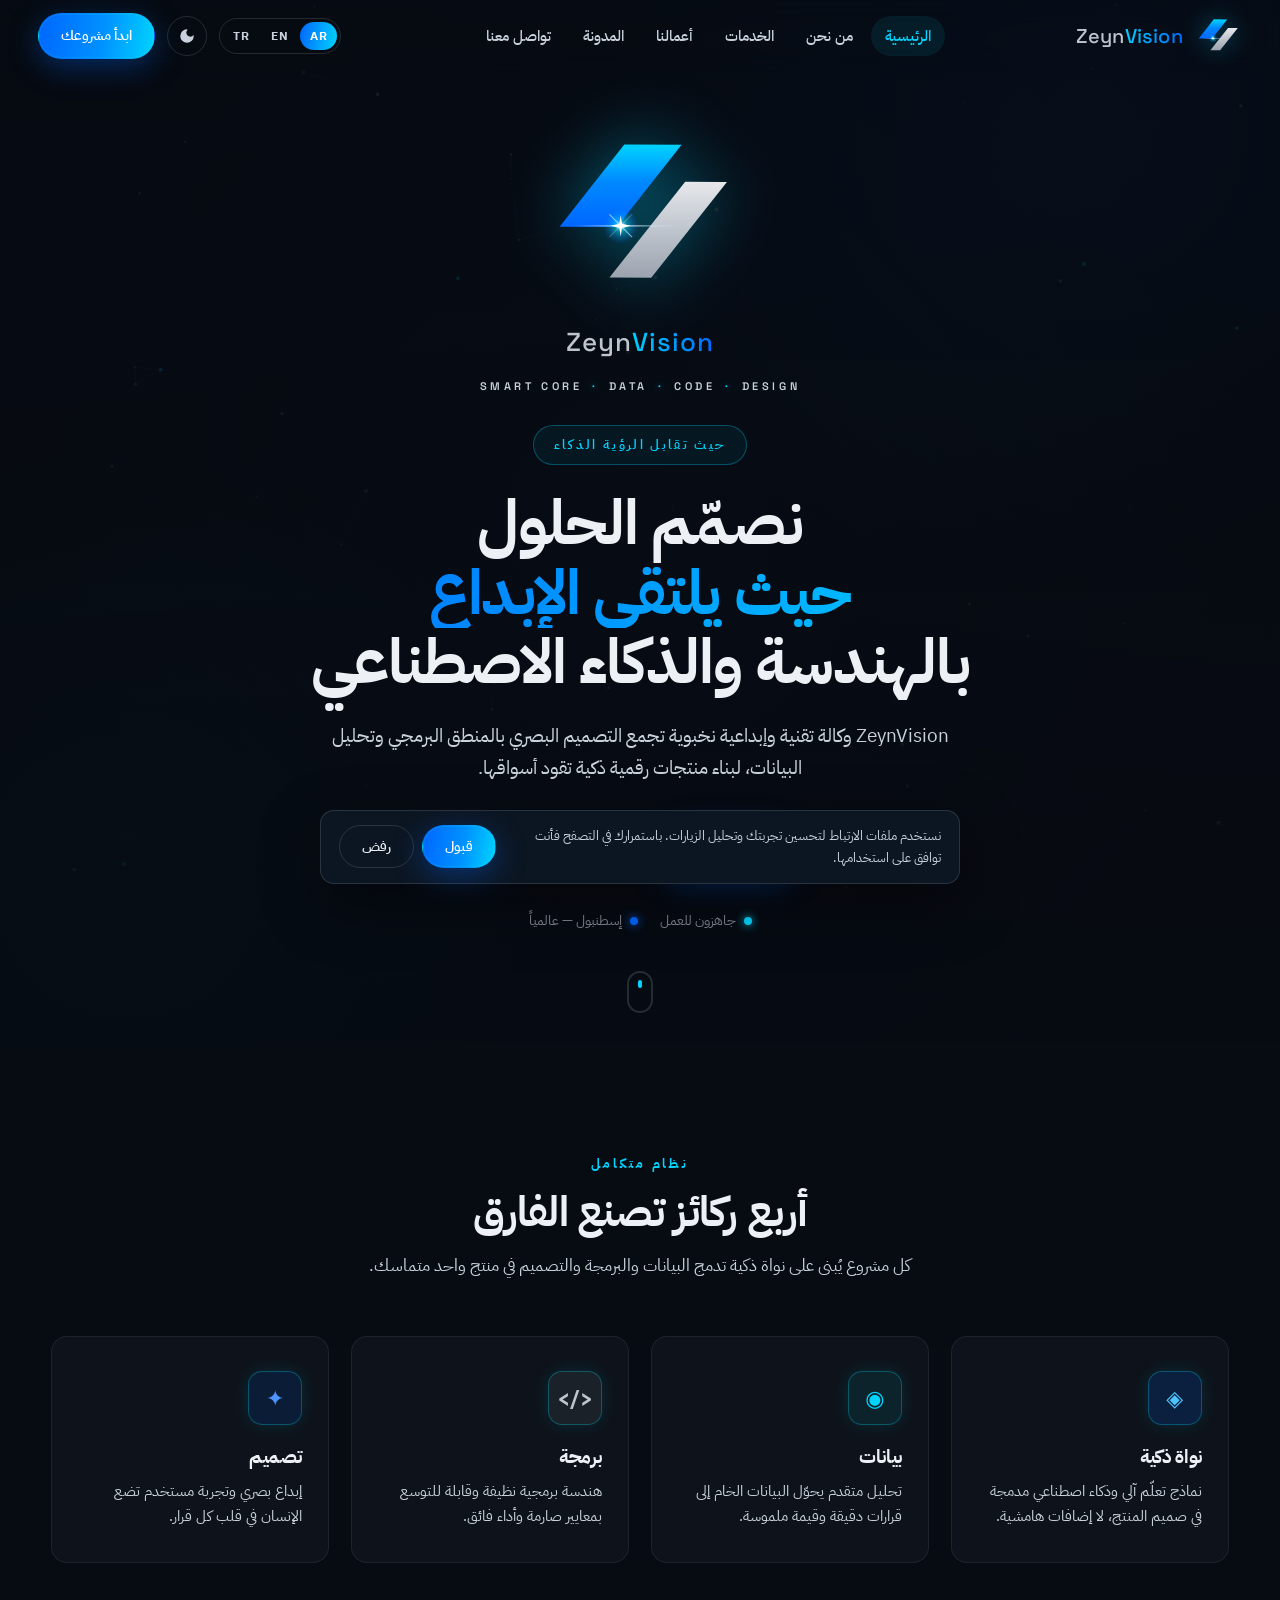
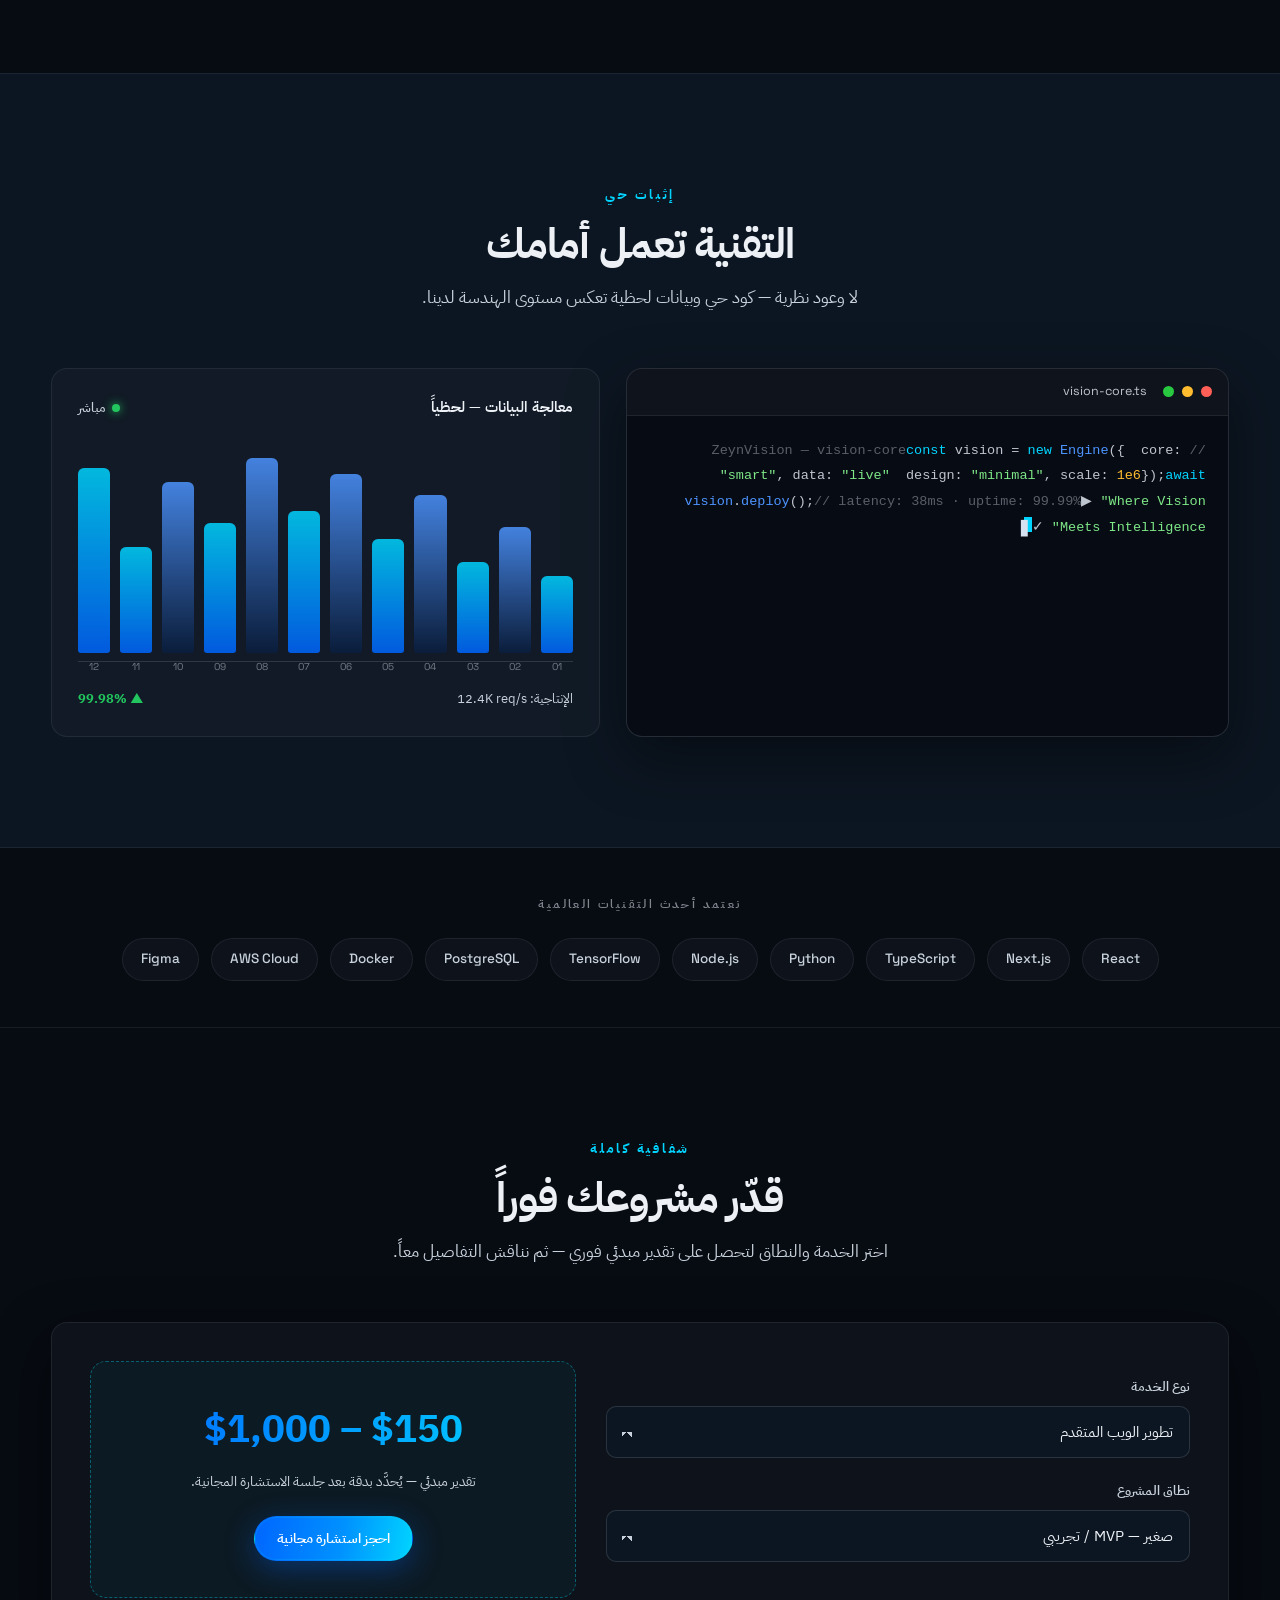
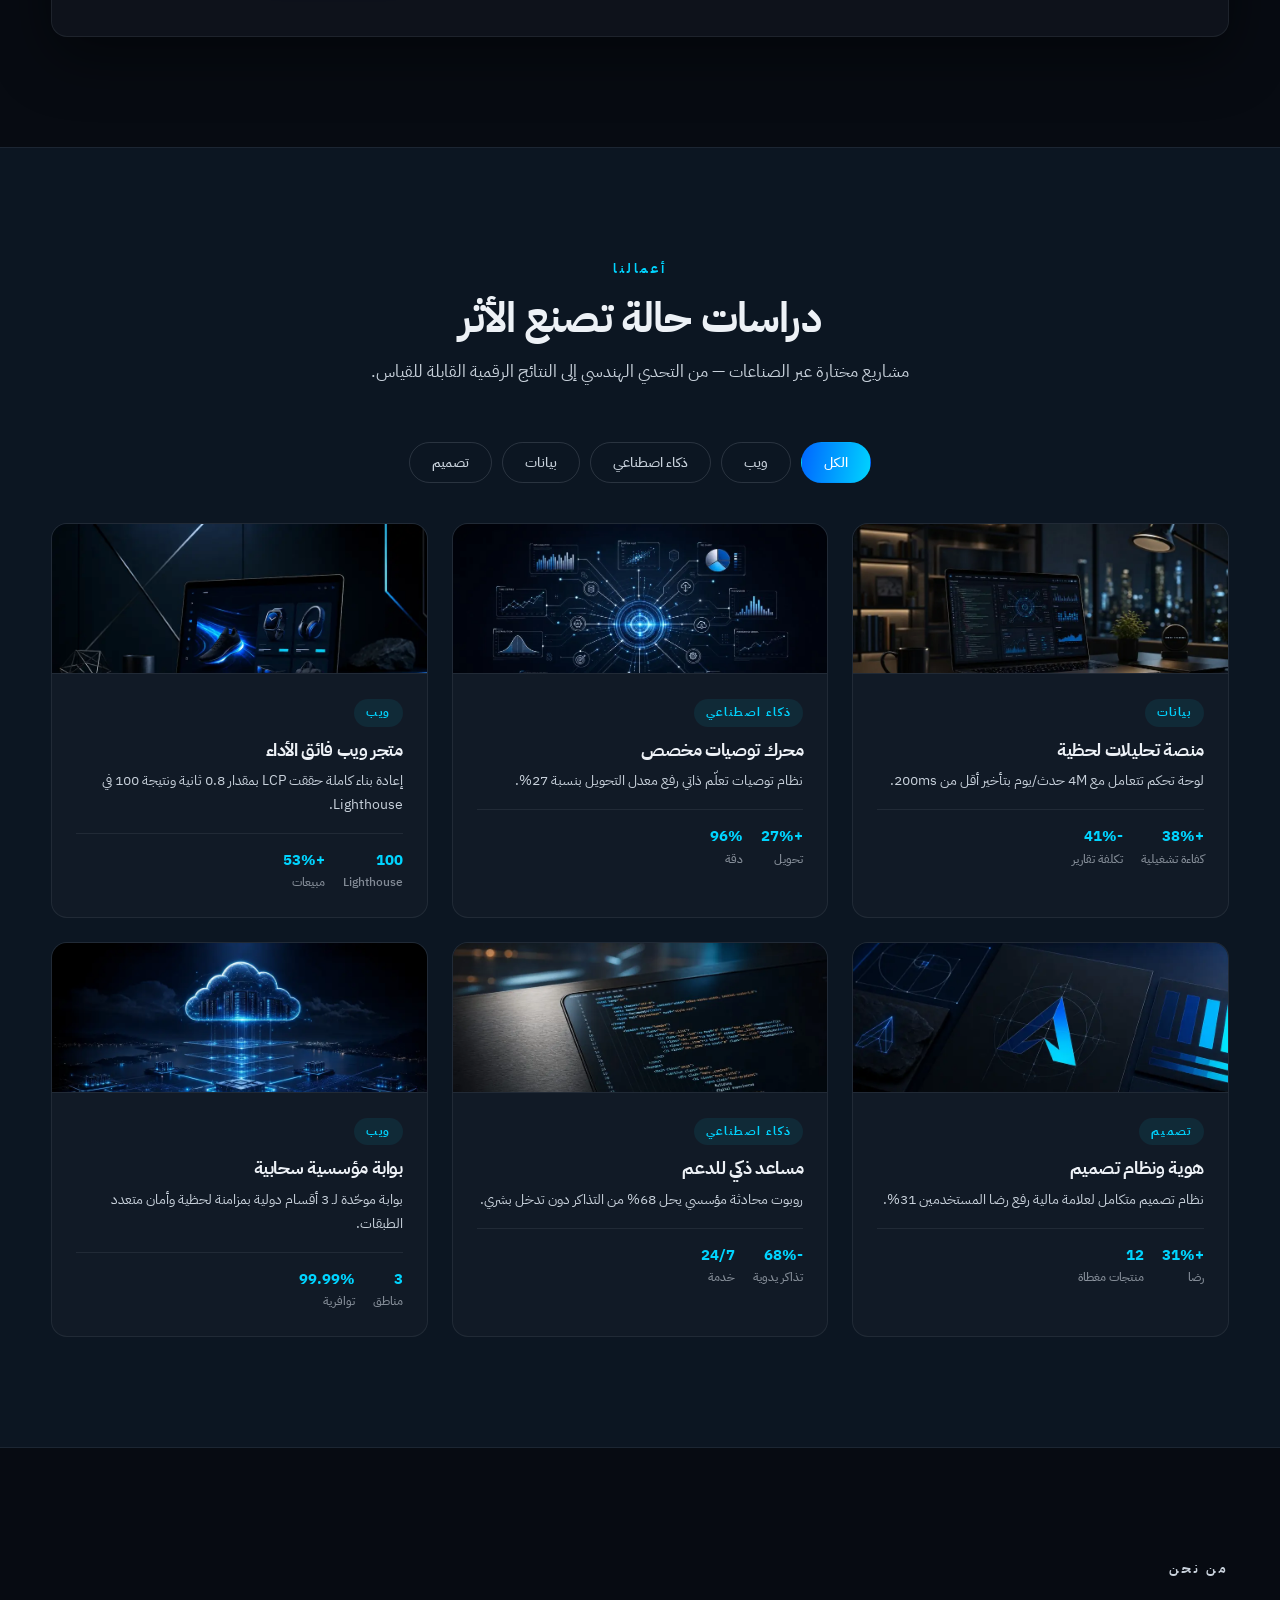
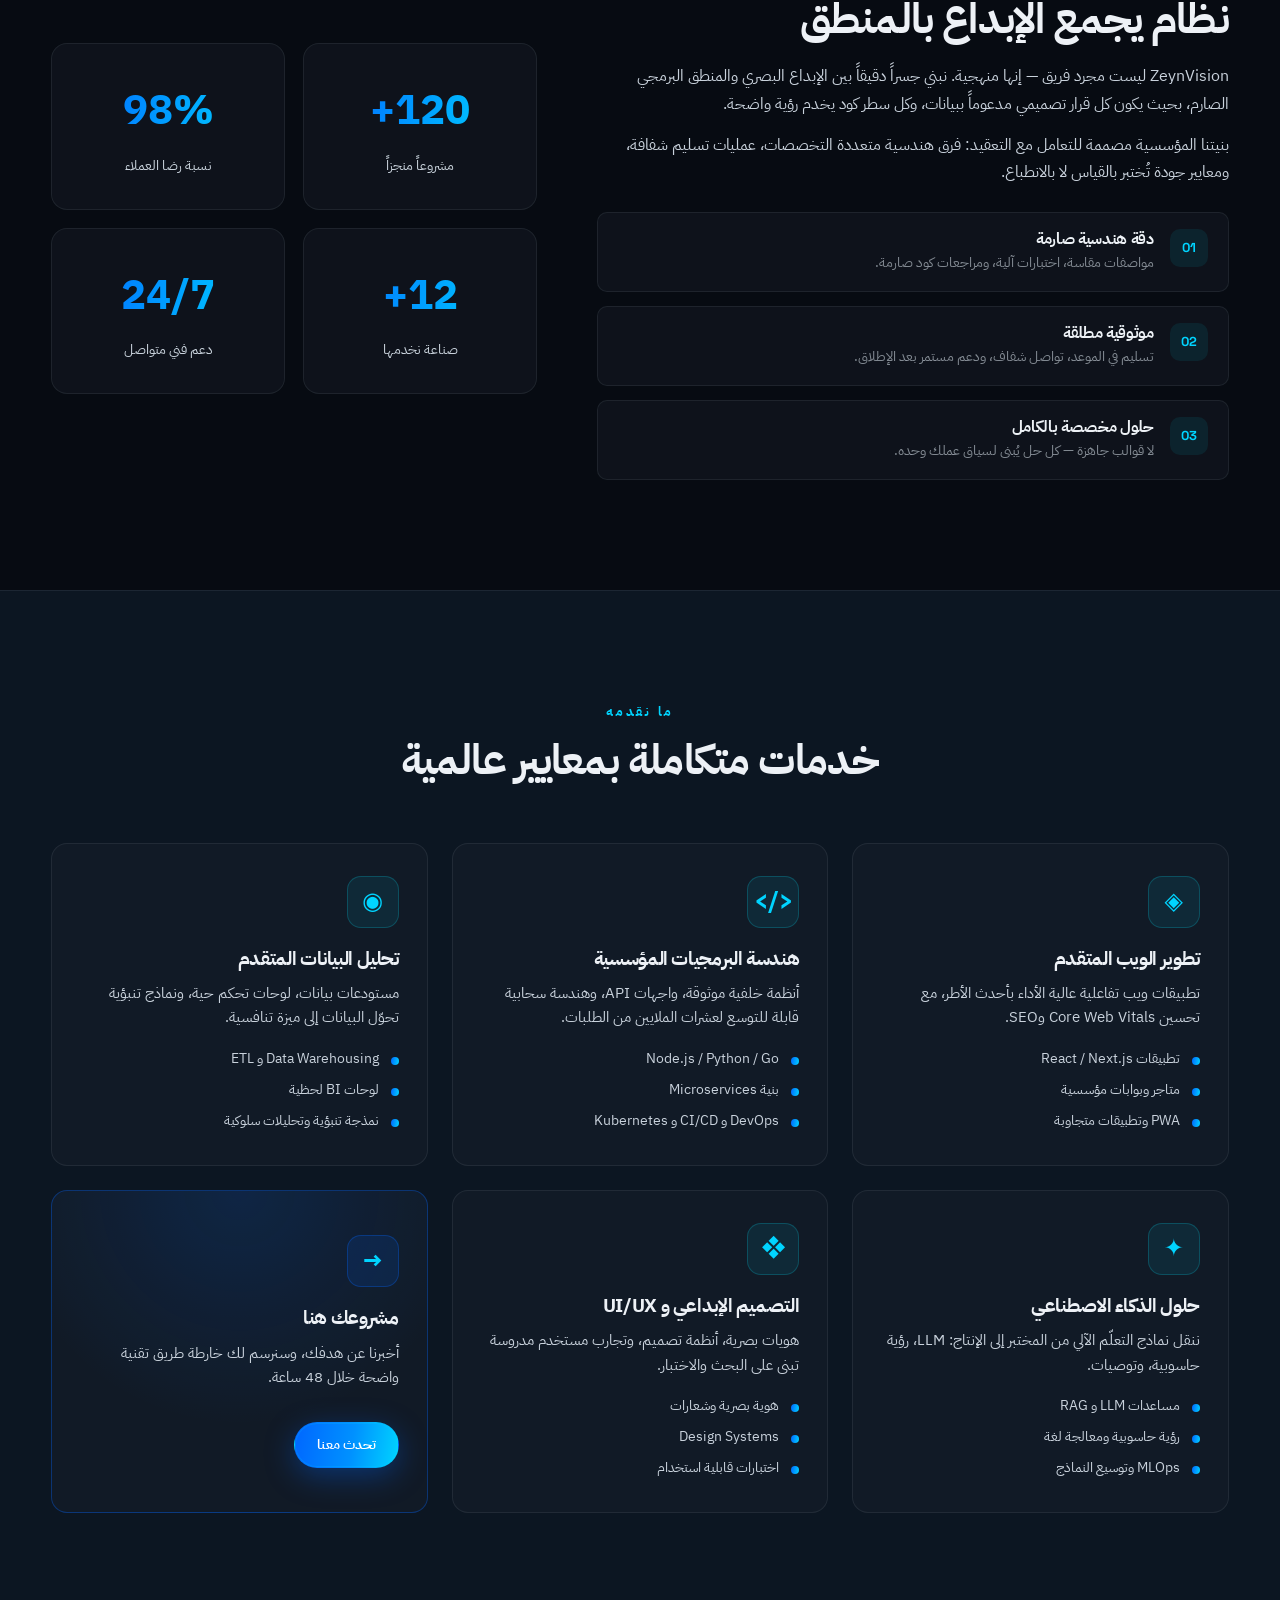
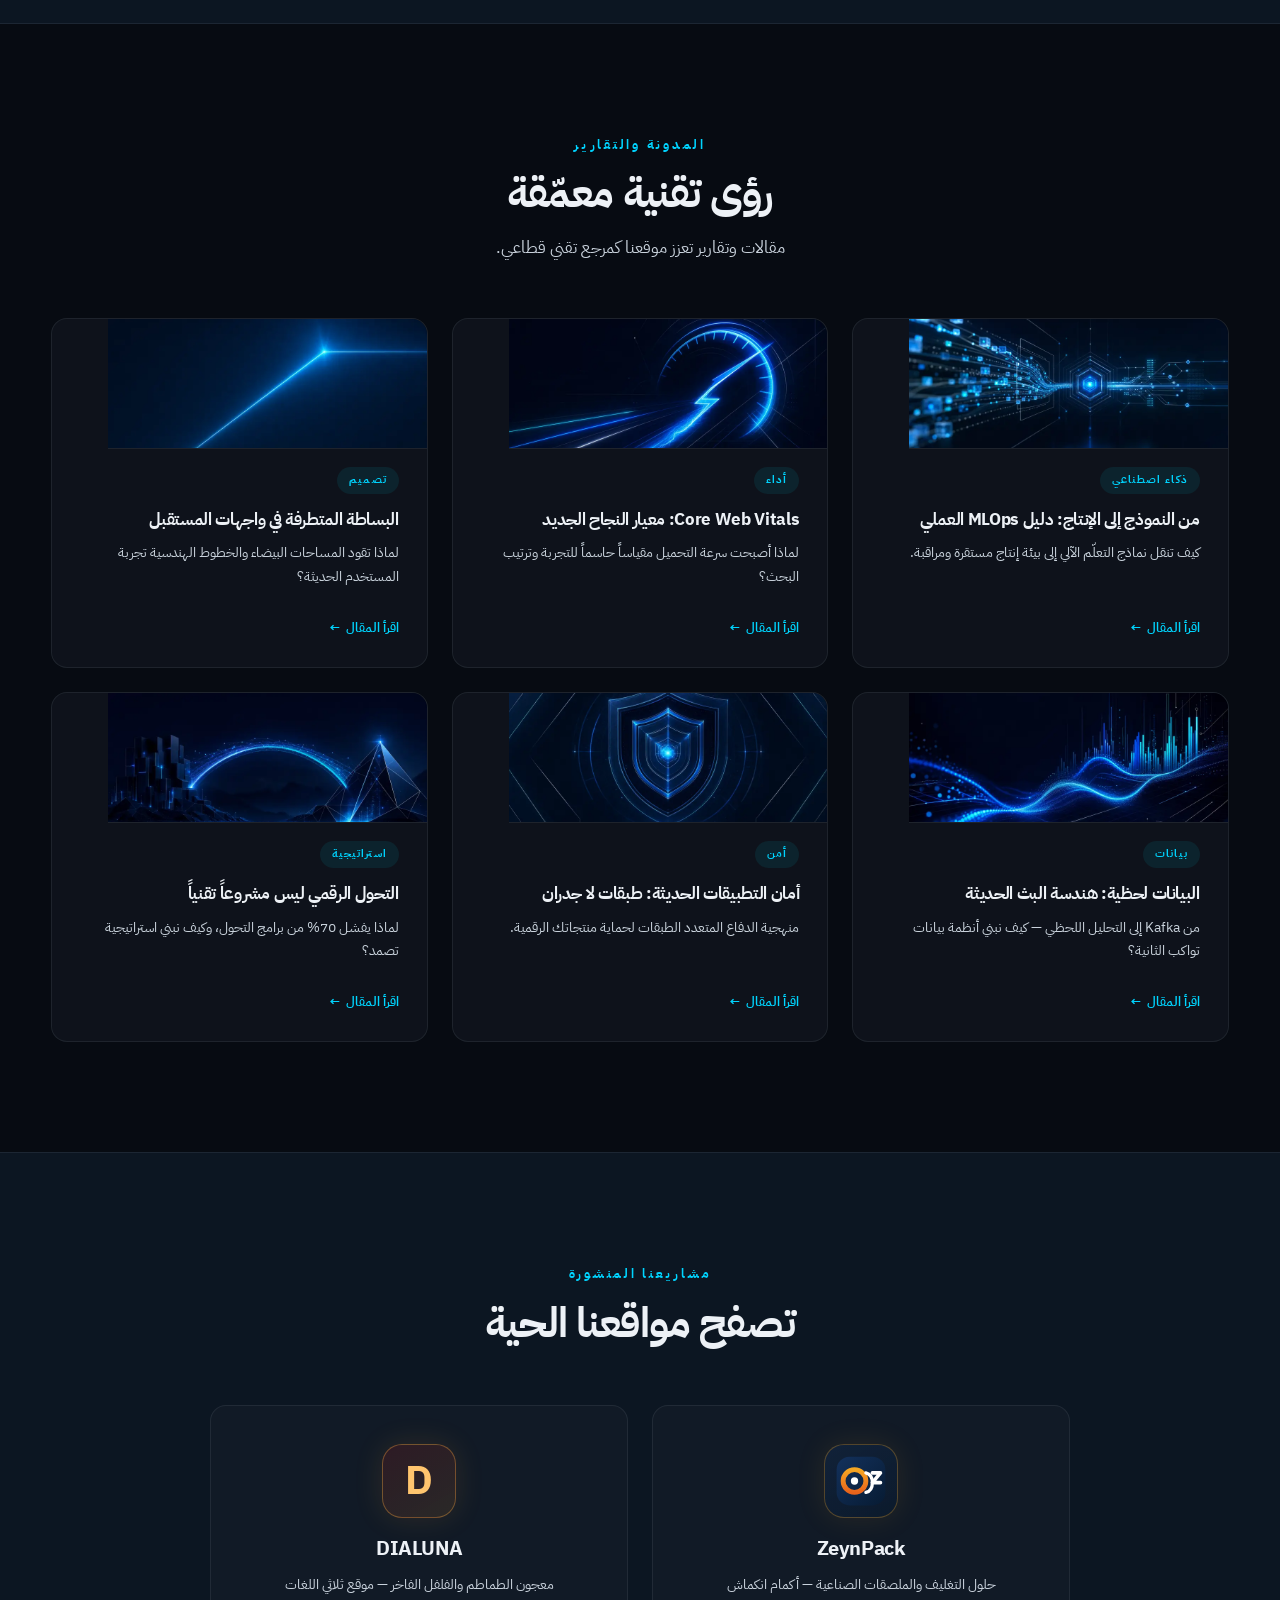
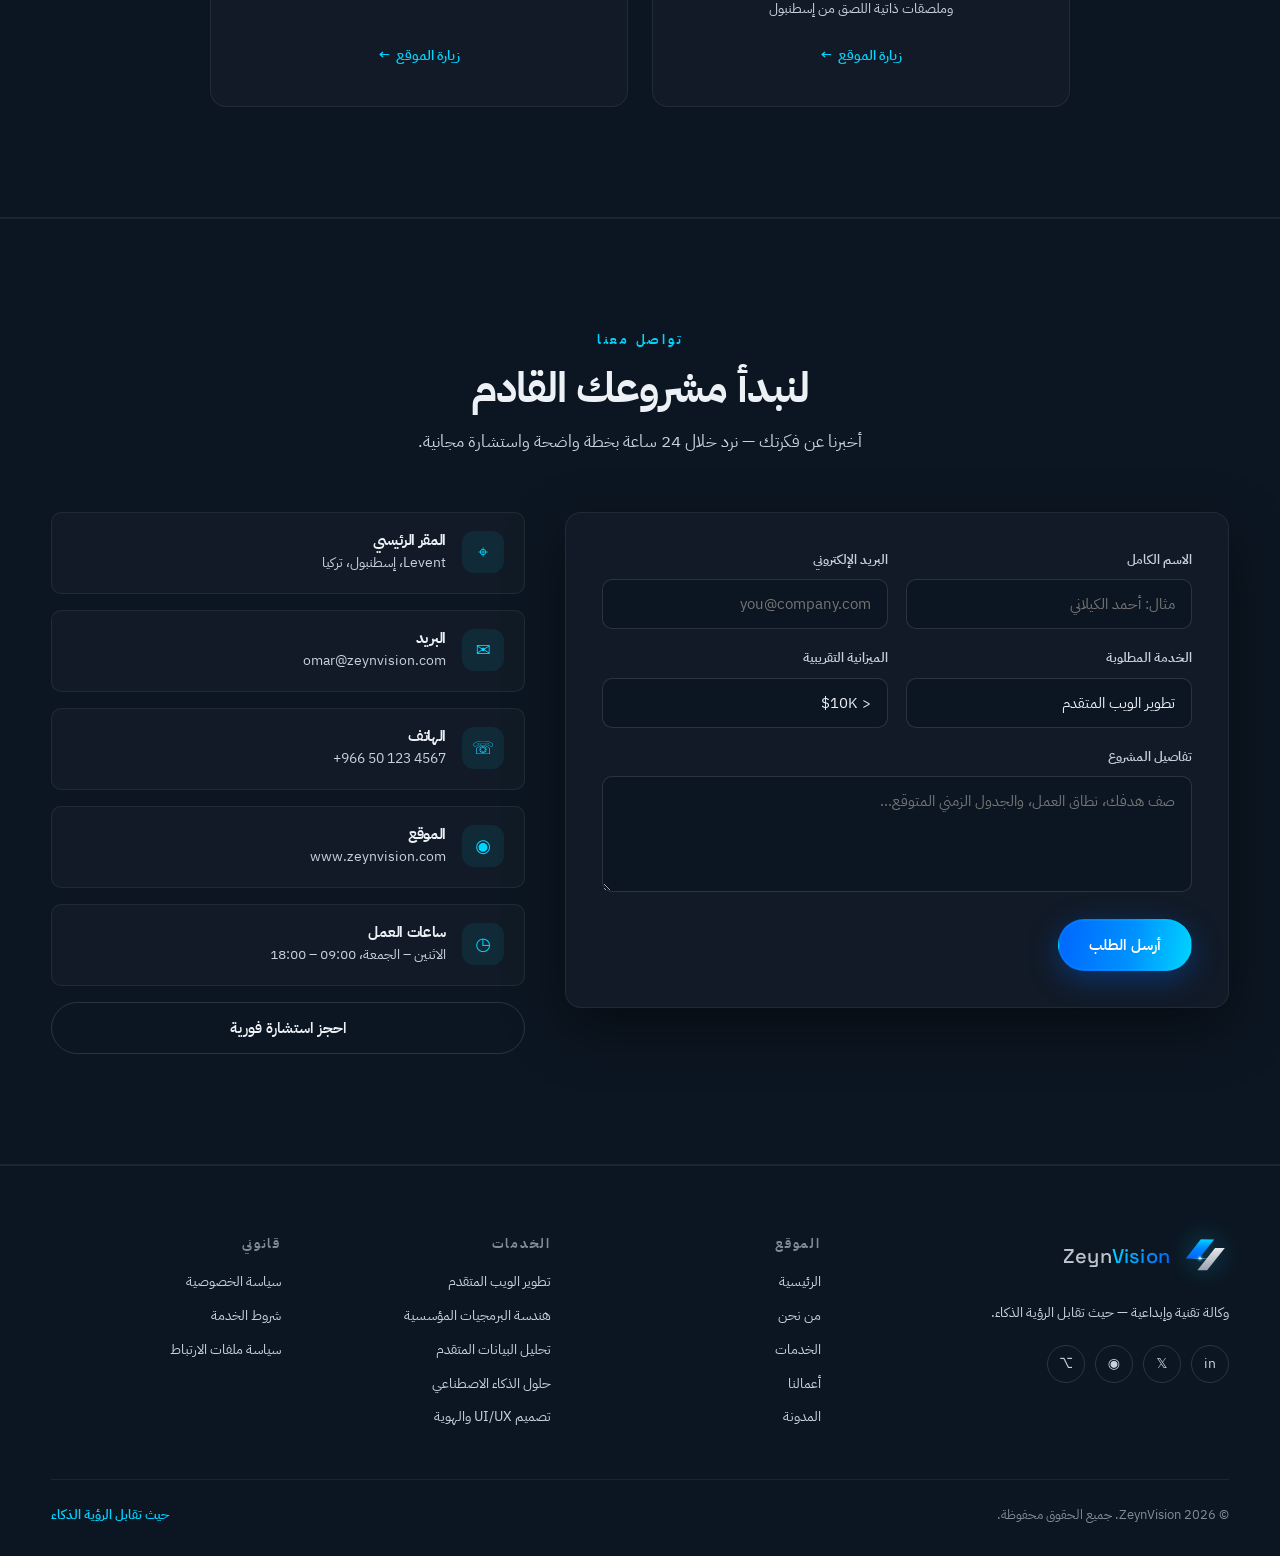
==== commit 5c77a7a4: "Remove sites section subtitle from all languages" ====
--- a/index.html
+++ b/index.html
@@ -443,7 +443,6 @@
     <div class="sec-head reveal">
       <p class="sec-kicker" data-i18n="sites.kicker">مشاريعنا المنشورة</p>
       <h2 class="sec-title" data-i18n="sites.title">تصفح مواقعنا الحية</h2>
-      <p class="sec-sub" data-i18n="sites.sub">موقعان حيّان منشوران على GitHub Pages — تصفّح بحرية دون أي صلاحية تعديل.</p>
     </div>
     <div class="sites-grid">
       <a class="site-card reveal" href="https://exportserif-cpu.github.io/ZeynPack/" target="_blank" rel="noopener noreferrer">
@@ -1404,7 +1403,7 @@
   </div>
 </div>
 
-<script src="js/i18n.js?v=7" defer></script>
+<script src="js/i18n.js?v=8" defer></script>
 <script src="js/main.js?v=6" defer></script>
 </body>
 </html>
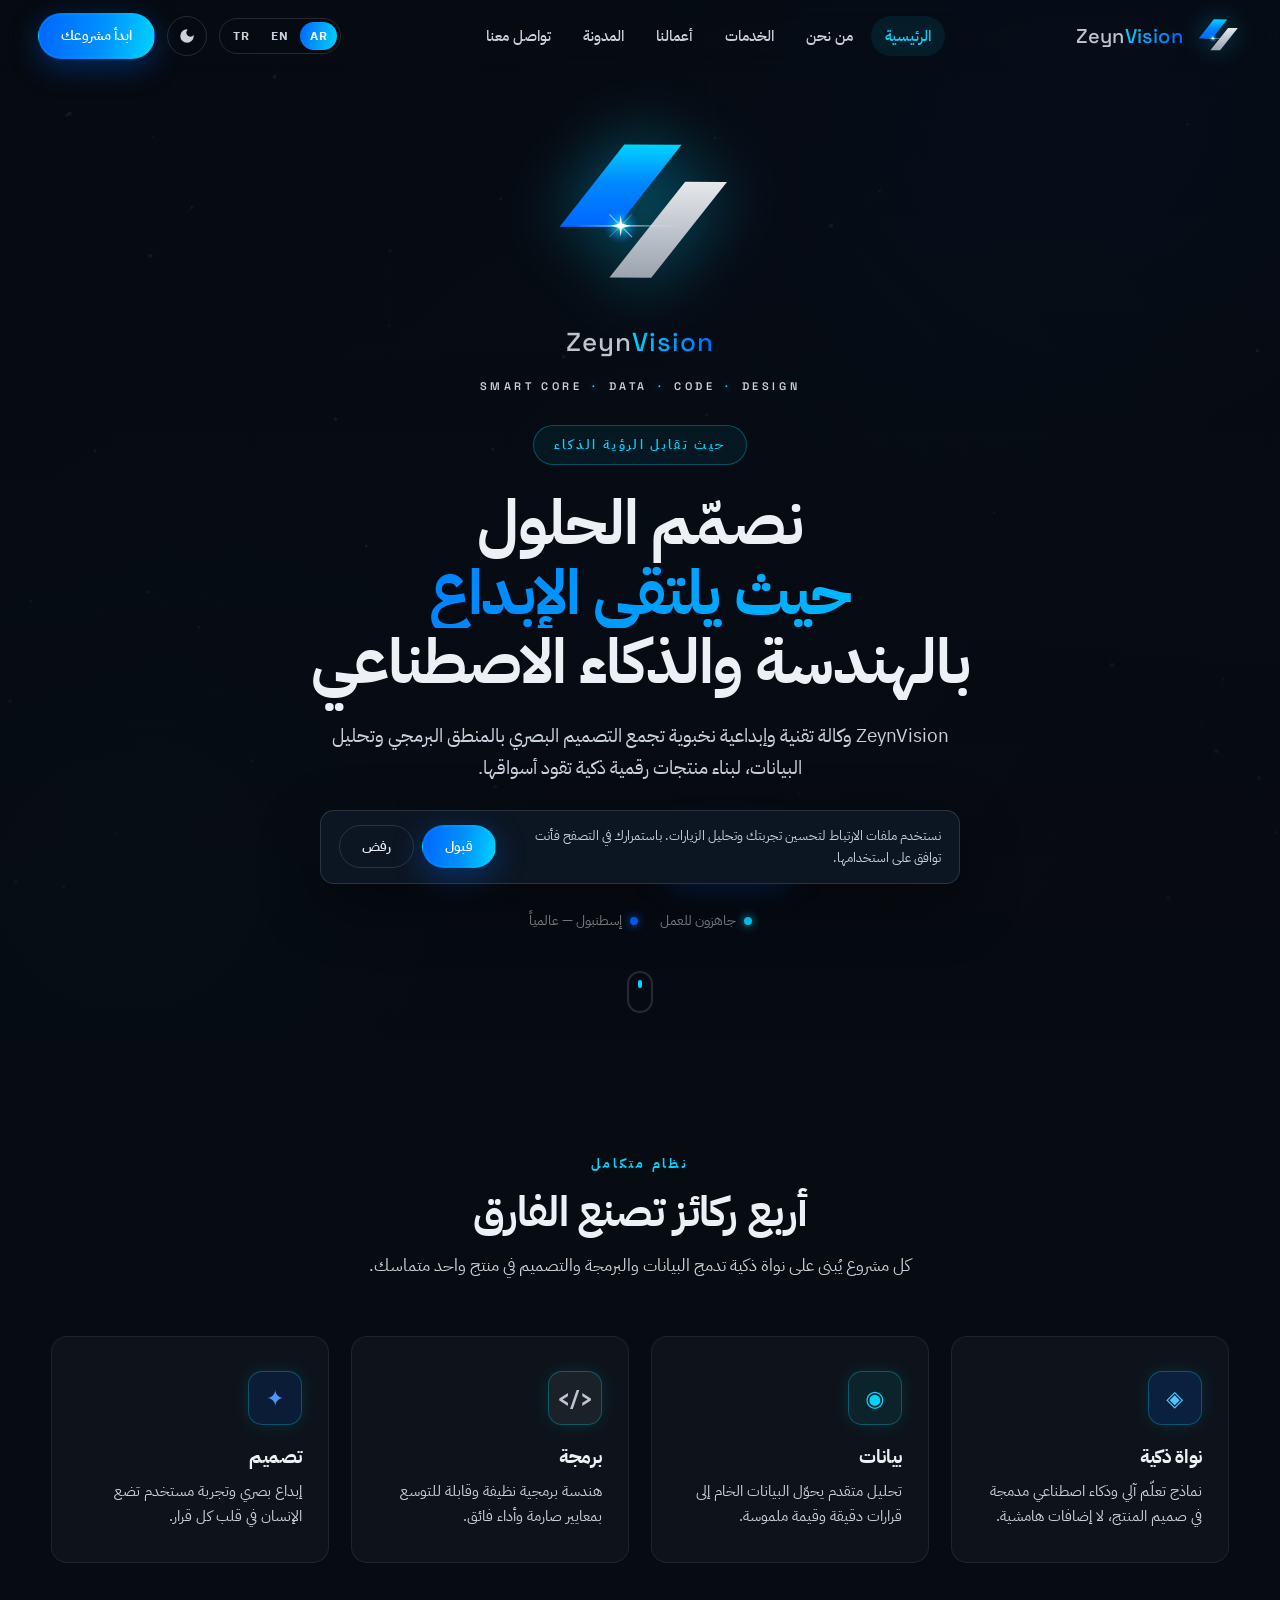
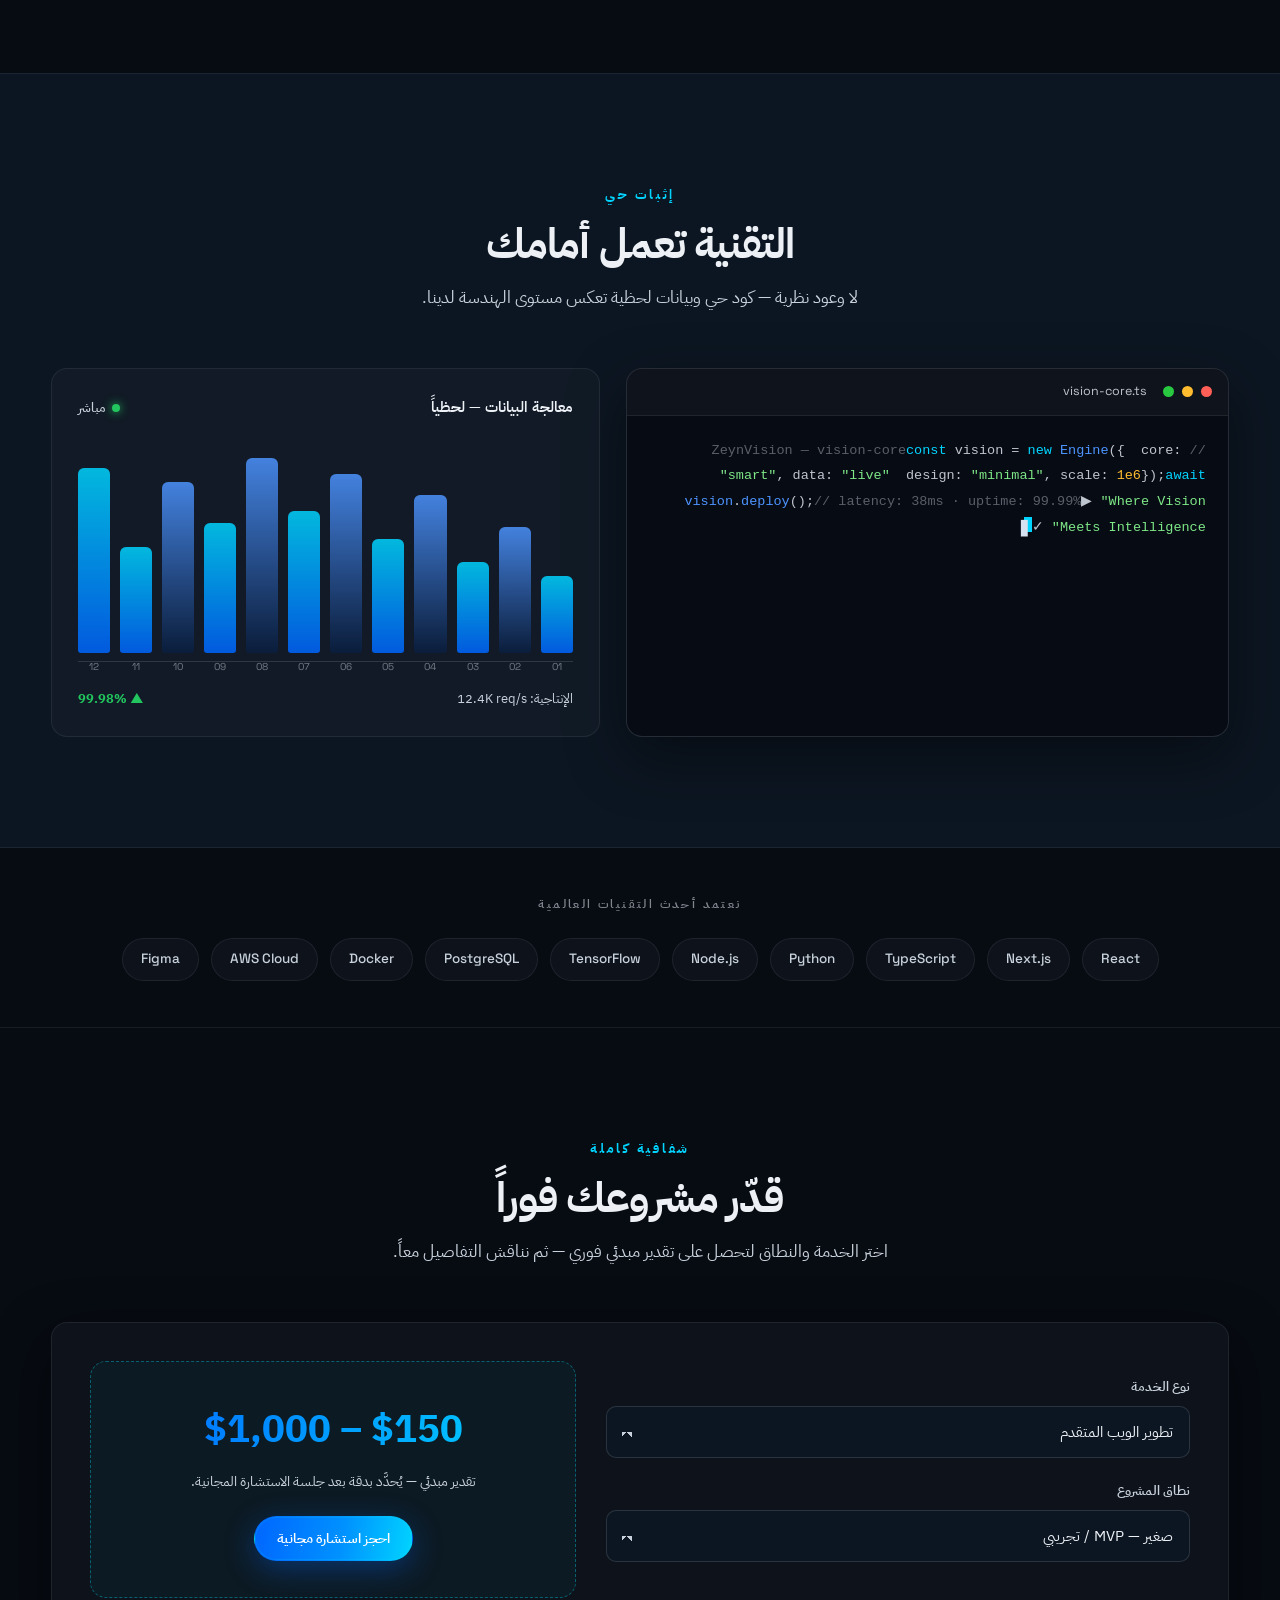
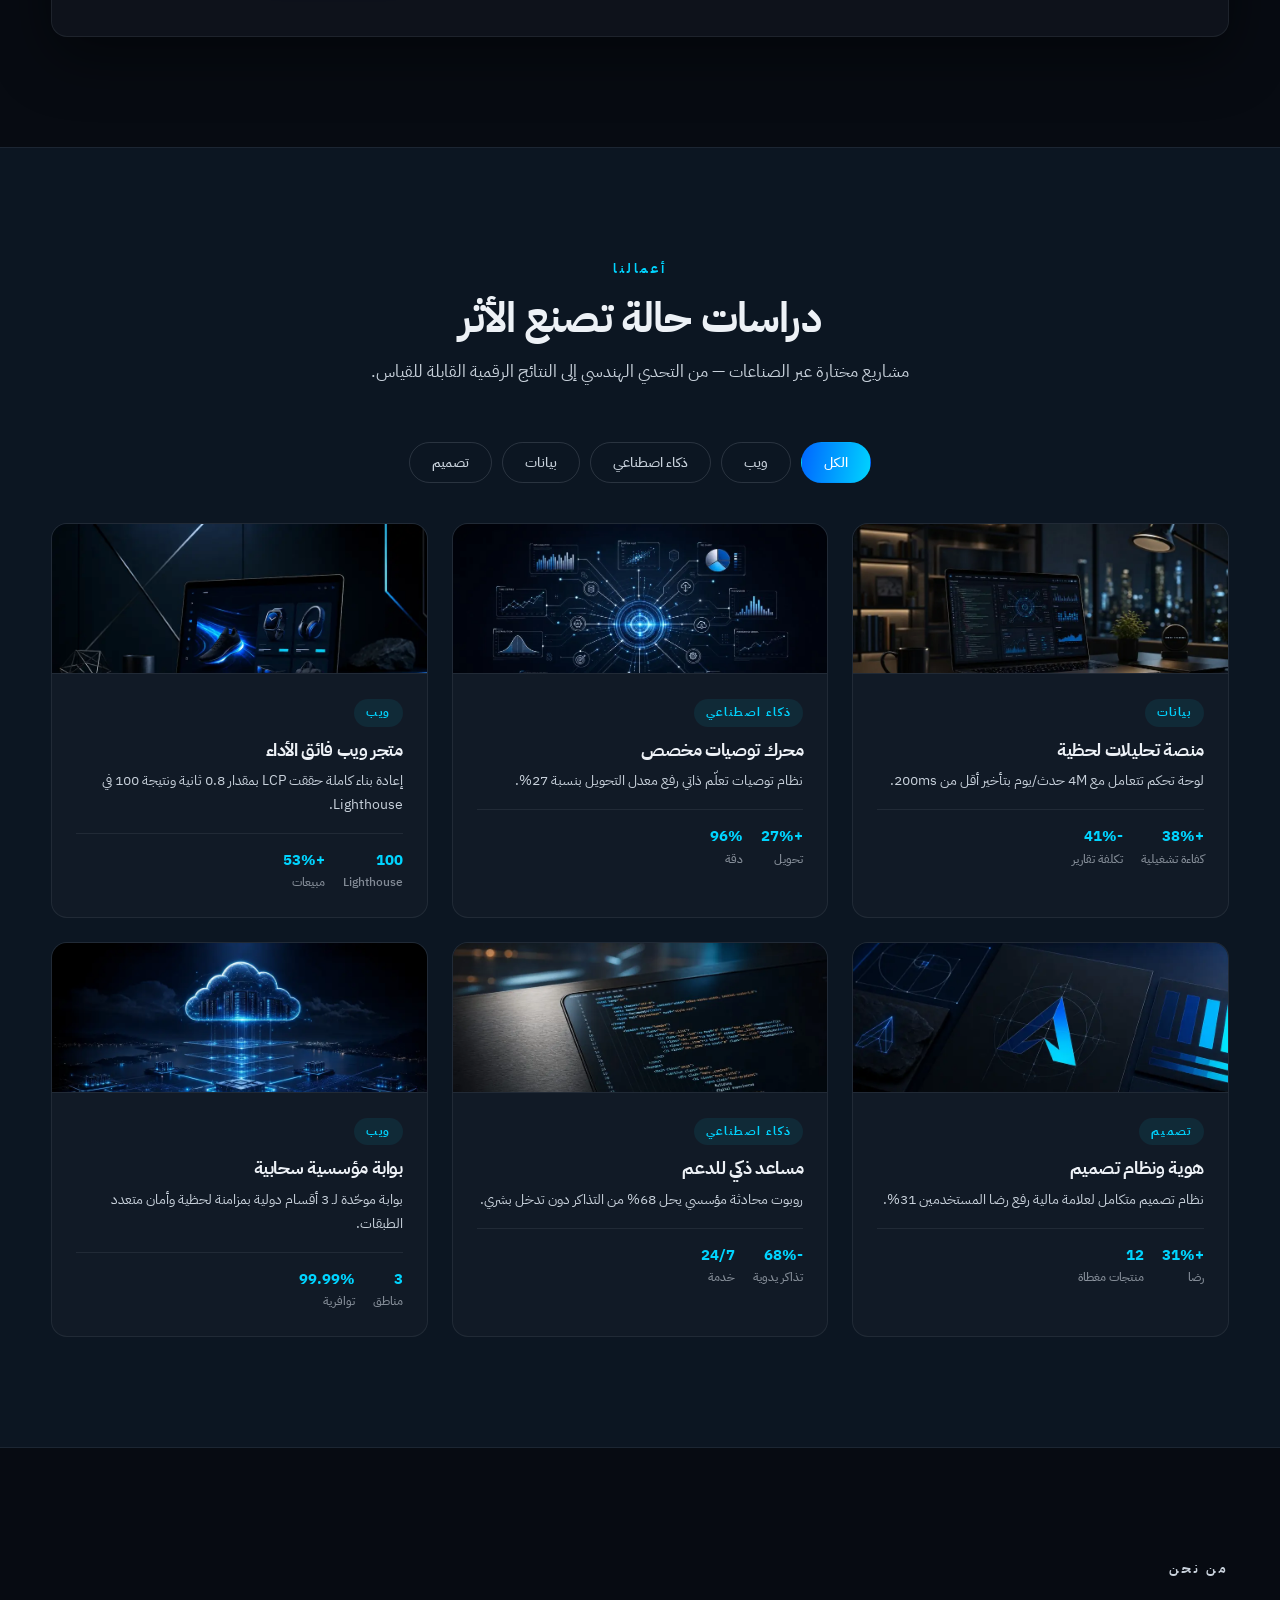
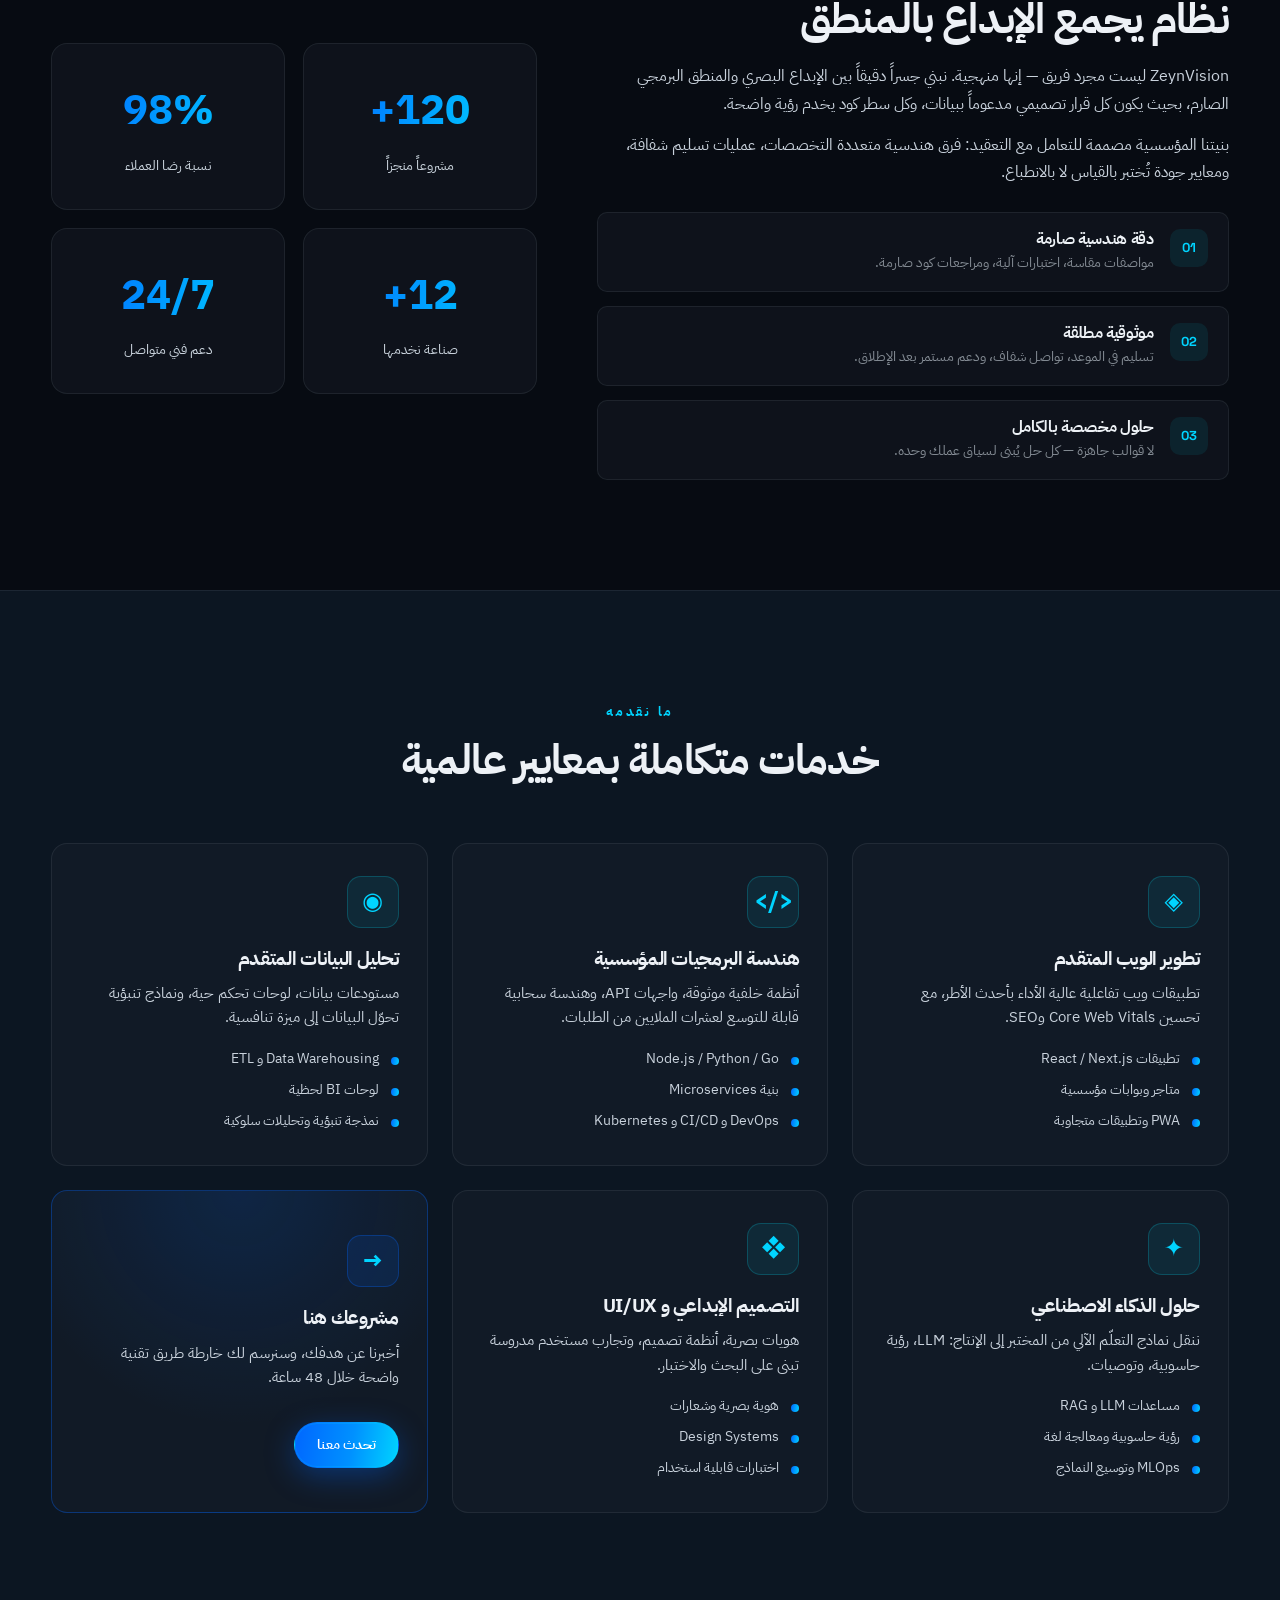
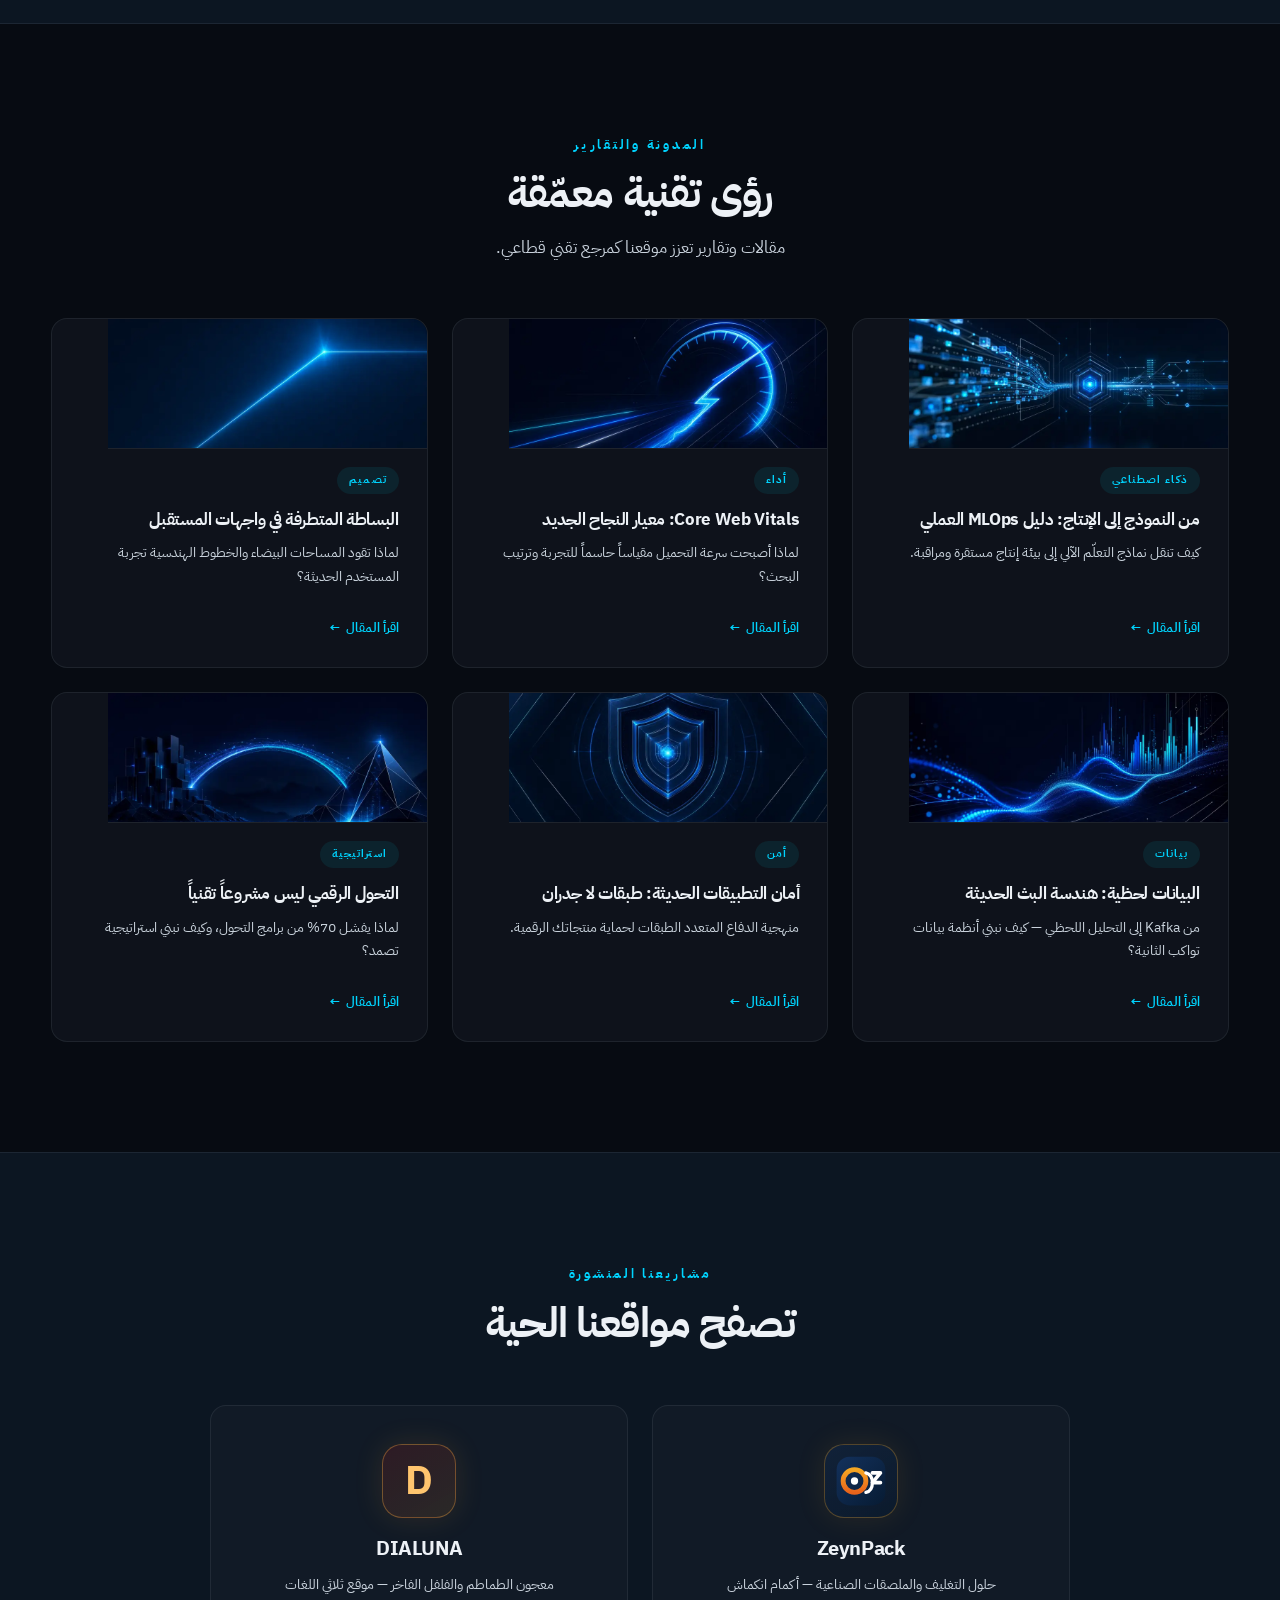
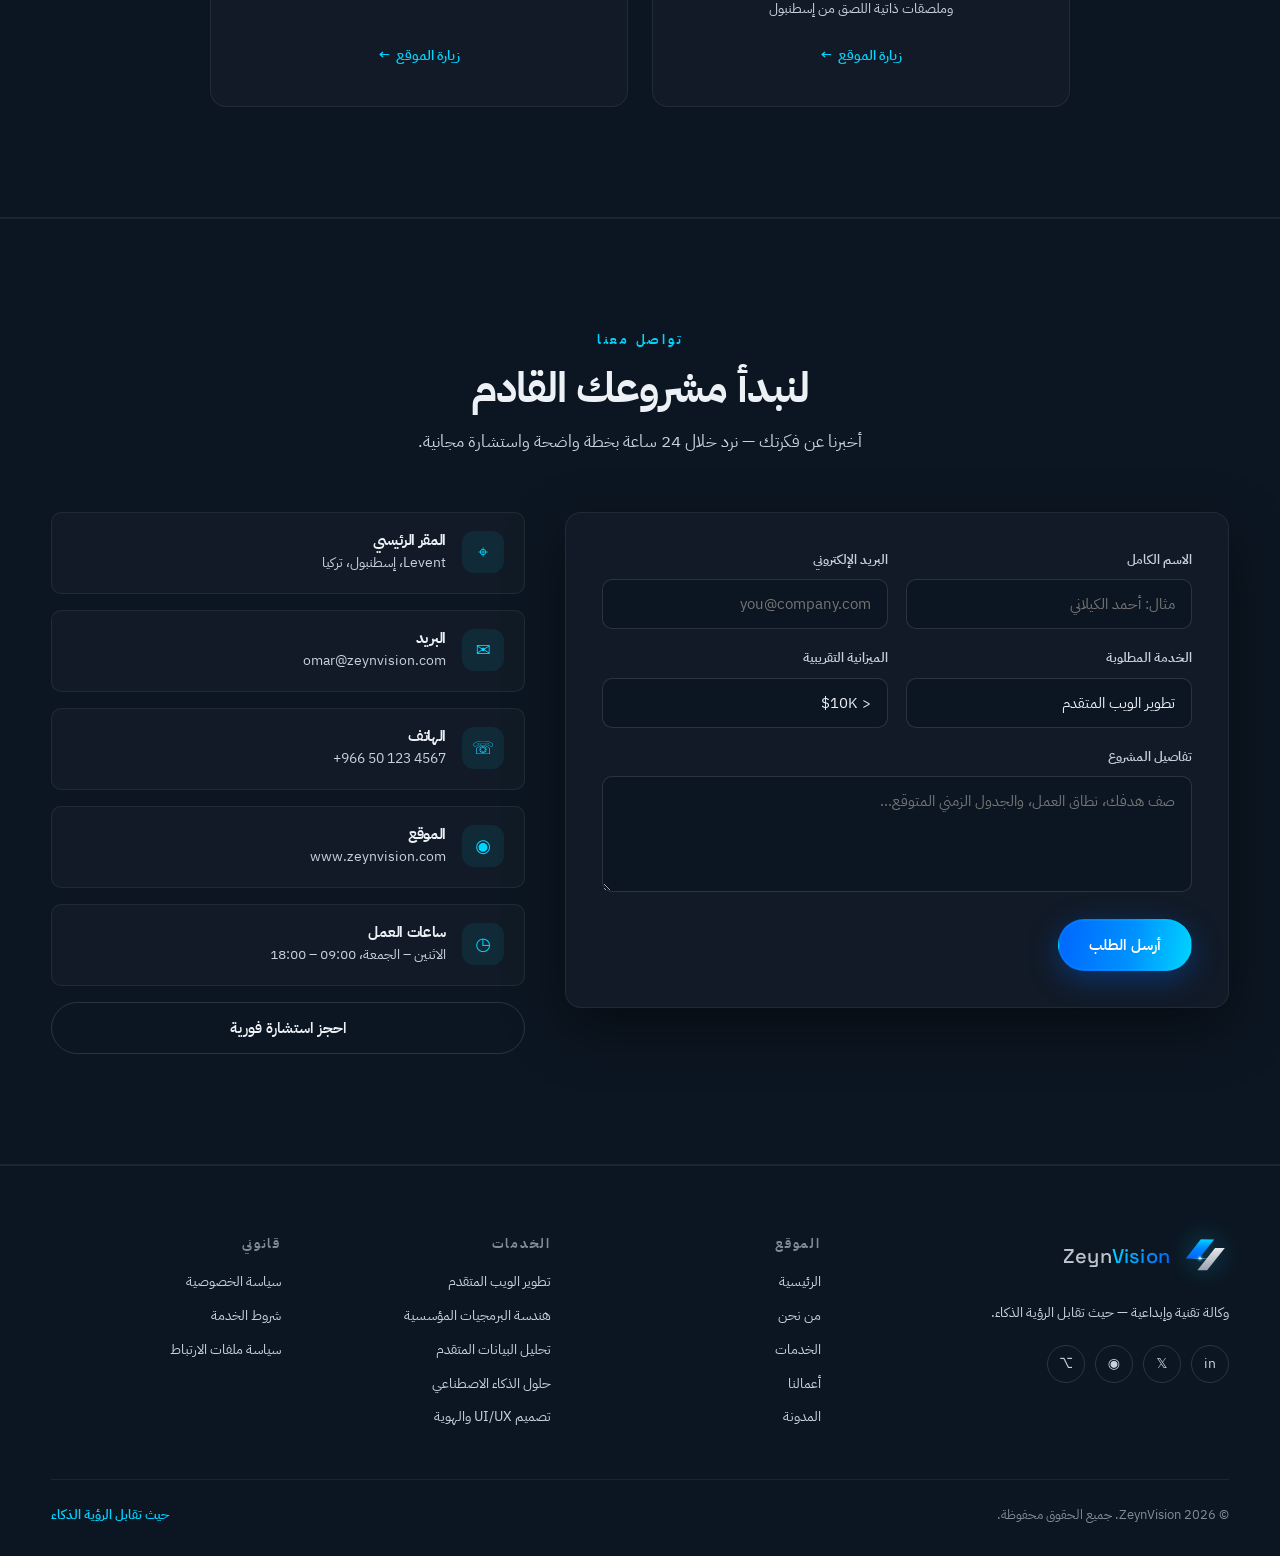
==== commit a728ffc8: "Remove hero background image completely (all languages, both themes)" ====
--- a/index.html
+++ b/index.html
@@ -12,7 +12,7 @@
 <link rel="preconnect" href="https://fonts.googleapis.com">
 <link rel="preconnect" href="https://fonts.gstatic.com" crossorigin>
 <link href="https://fonts.googleapis.com/css2?family=Inter:wght@300;400;500;600;700;800&family=IBM+Plex+Sans+Arabic:wght@300;400;500;600;700&family=Space+Grotesk:wght@300;400;500;600;700&display=swap" rel="stylesheet">
-<link rel="stylesheet" href="css/styles.css?v=9">
+<link rel="stylesheet" href="css/styles.css?v=10">
 </head>
 <body>
 
--- a/css/styles.css
+++ b/css/styles.css
@@ -251,16 +251,14 @@
     linear-gradient(rgba(7, 11, 18, 0.72), rgba(7, 11, 18, 0.88)),
     radial-gradient(900px circle at 85% 12%, rgba(0, 102, 255, 0.12), transparent 55%),
     radial-gradient(800px circle at 10% 85%, rgba(0, 229, 255, 0.09), transparent 55%),
-    radial-gradient(1000px circle at 50% 50%, rgba(0, 102, 255, 0.06), transparent 60%),
-    url("img/hero-bg.webp") center / cover no-repeat;
+    radial-gradient(1000px circle at 50% 50%, rgba(0, 102, 255, 0.06), transparent 60%)
 }
 html[data-theme="light"] .hero {
   background:
     linear-gradient(rgba(244, 246, 249, 0.8), rgba(244, 246, 249, 0.92)),
     radial-gradient(900px circle at 85% 12%, rgba(0, 102, 255, 0.10), transparent 55%),
     radial-gradient(800px circle at 10% 85%, rgba(0, 229, 255, 0.08), transparent 55%),
-    radial-gradient(1000px circle at 50% 50%, rgba(0, 102, 255, 0.05), transparent 60%),
-    url("img/hero-bg.webp") center / cover no-repeat;
+    radial-gradient(1000px circle at 50% 50%, rgba(0, 102, 255, 0.05), transparent 60%)
 }
 @media (max-height: 860px) {
   .hero { min-height: auto; padding: 48px 20px 26px; }
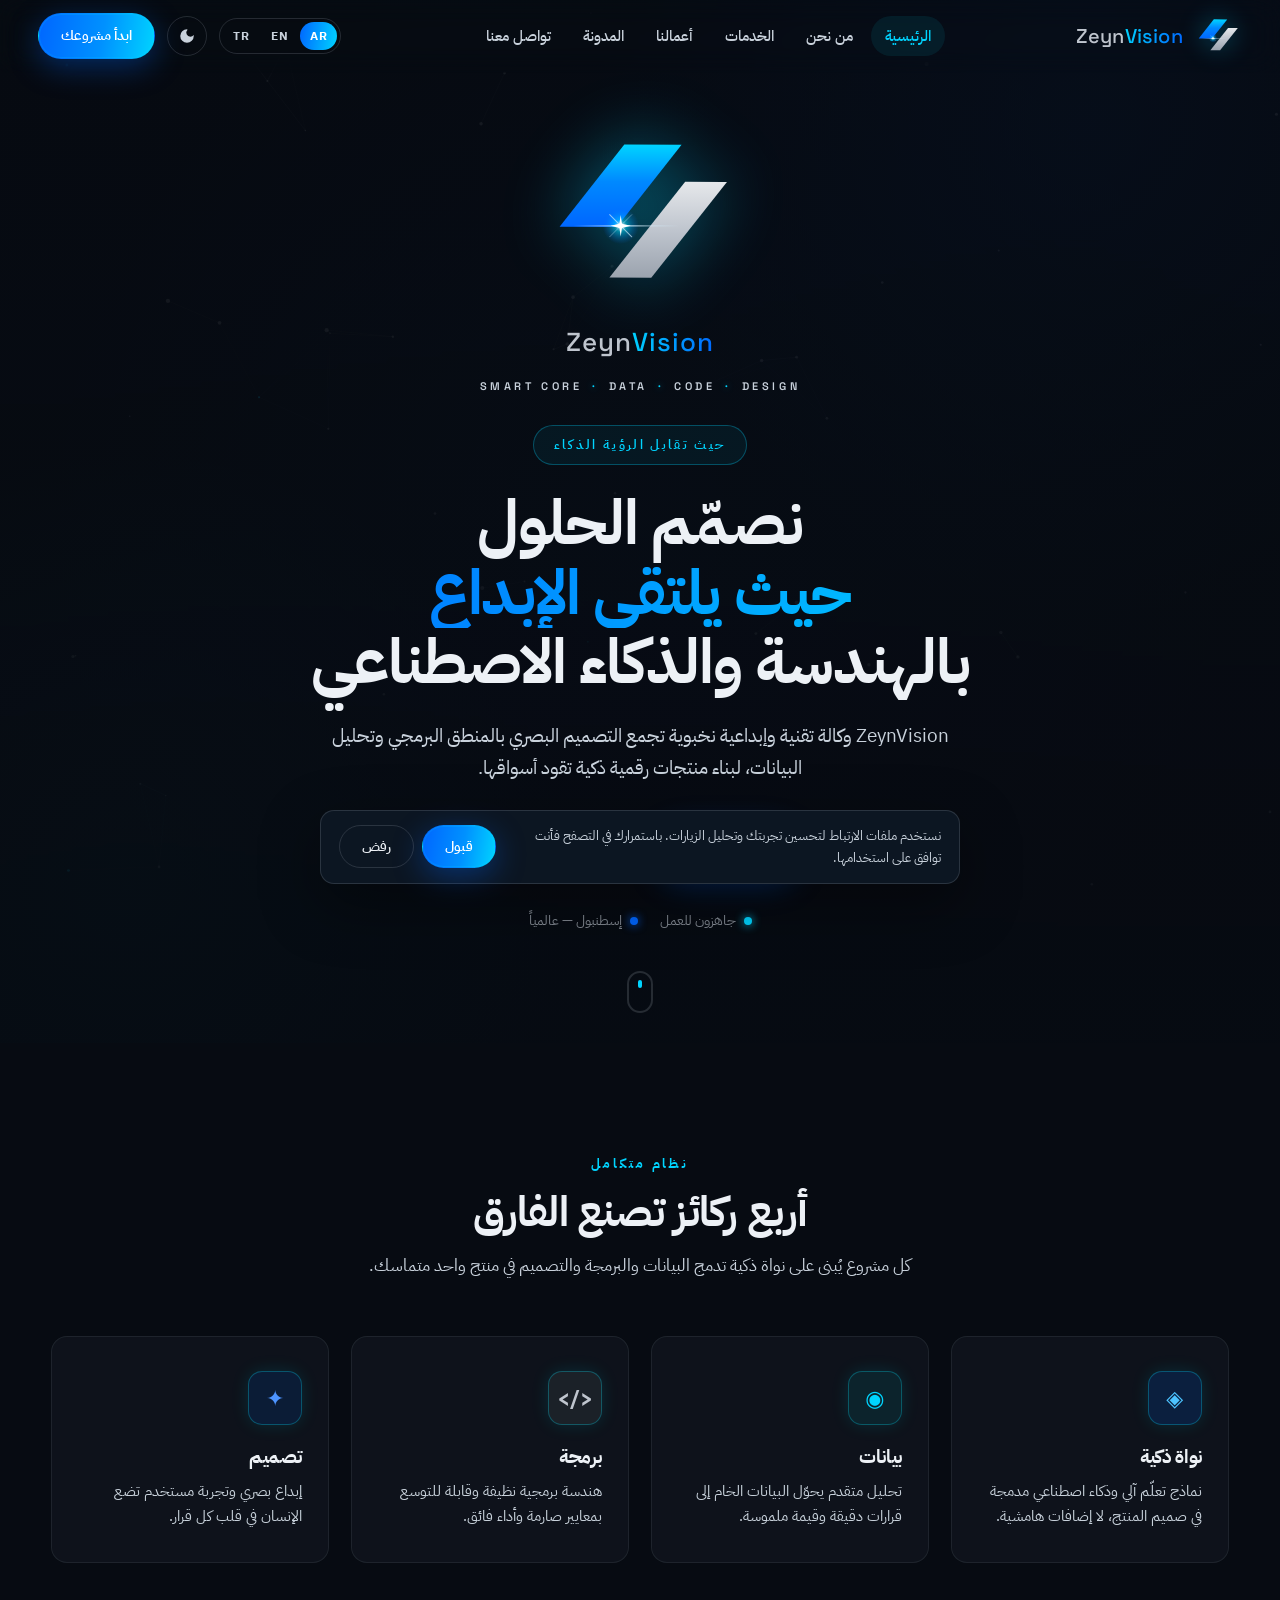
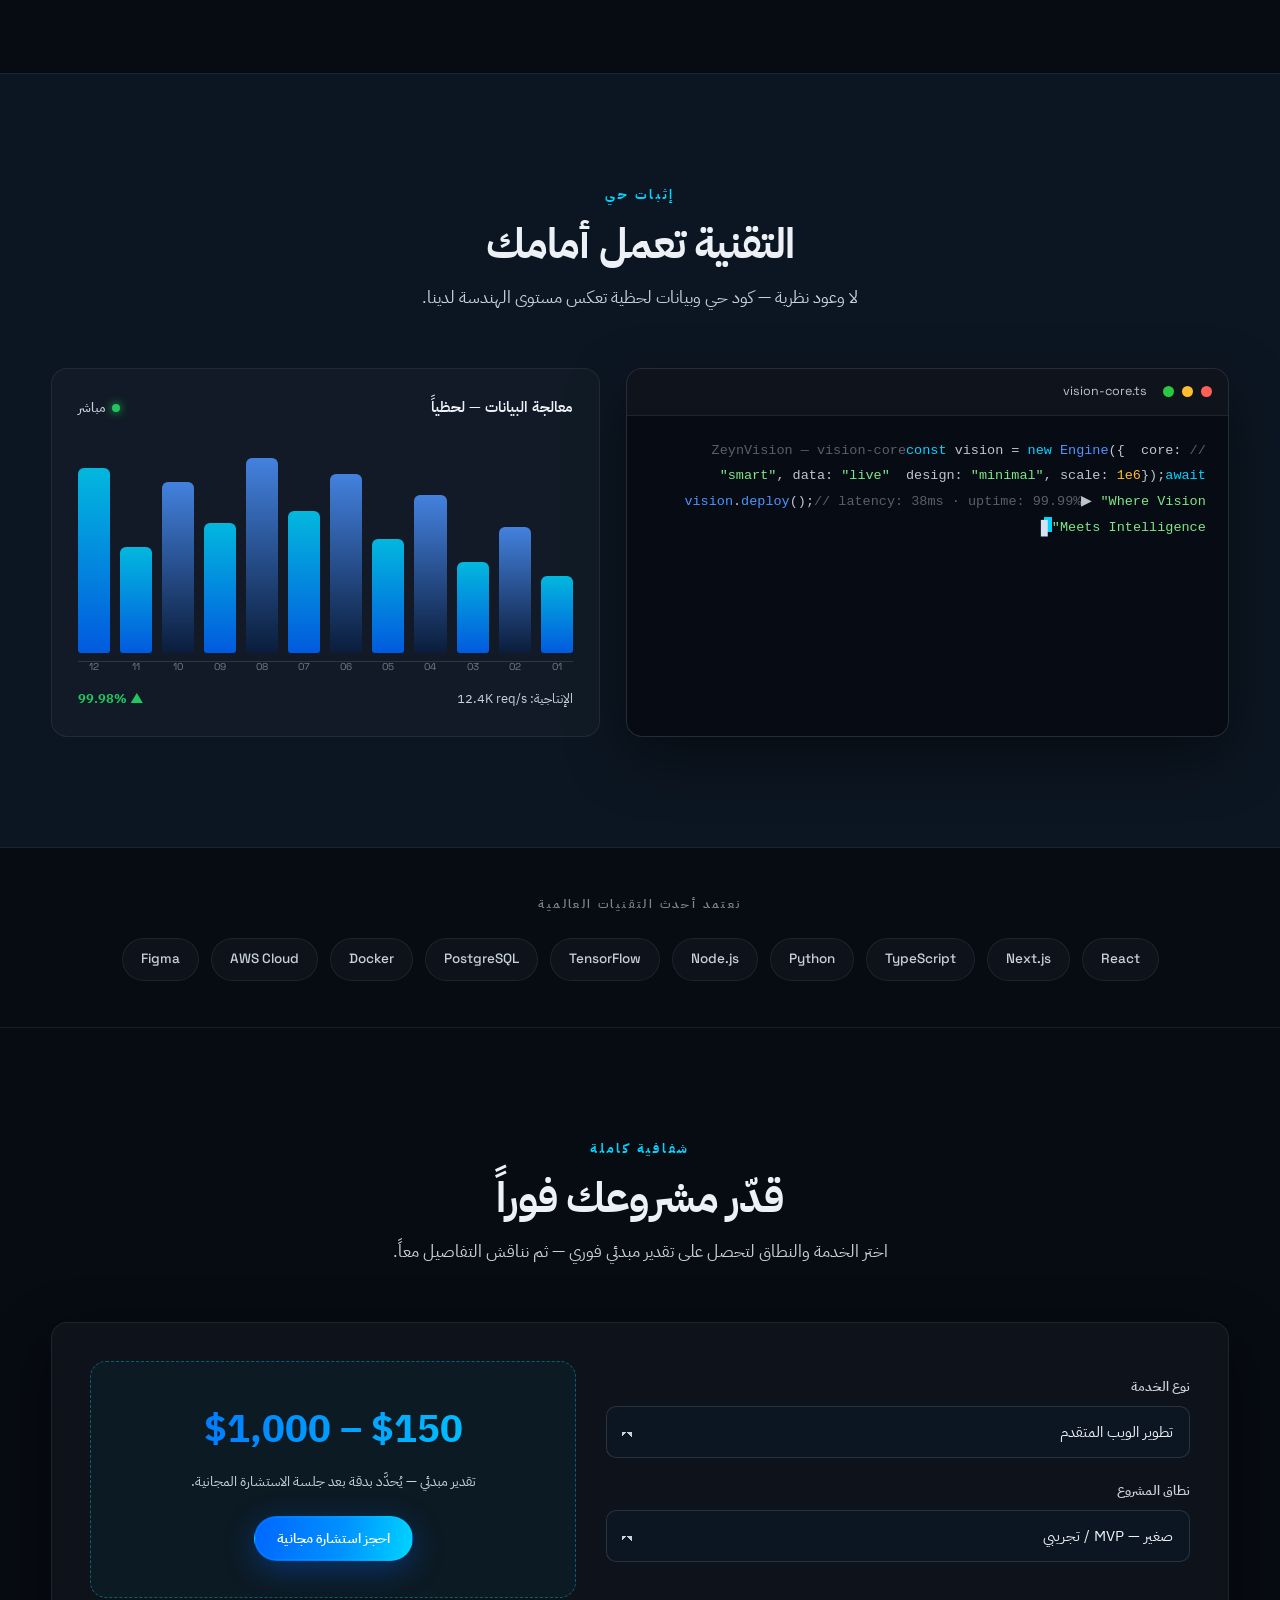
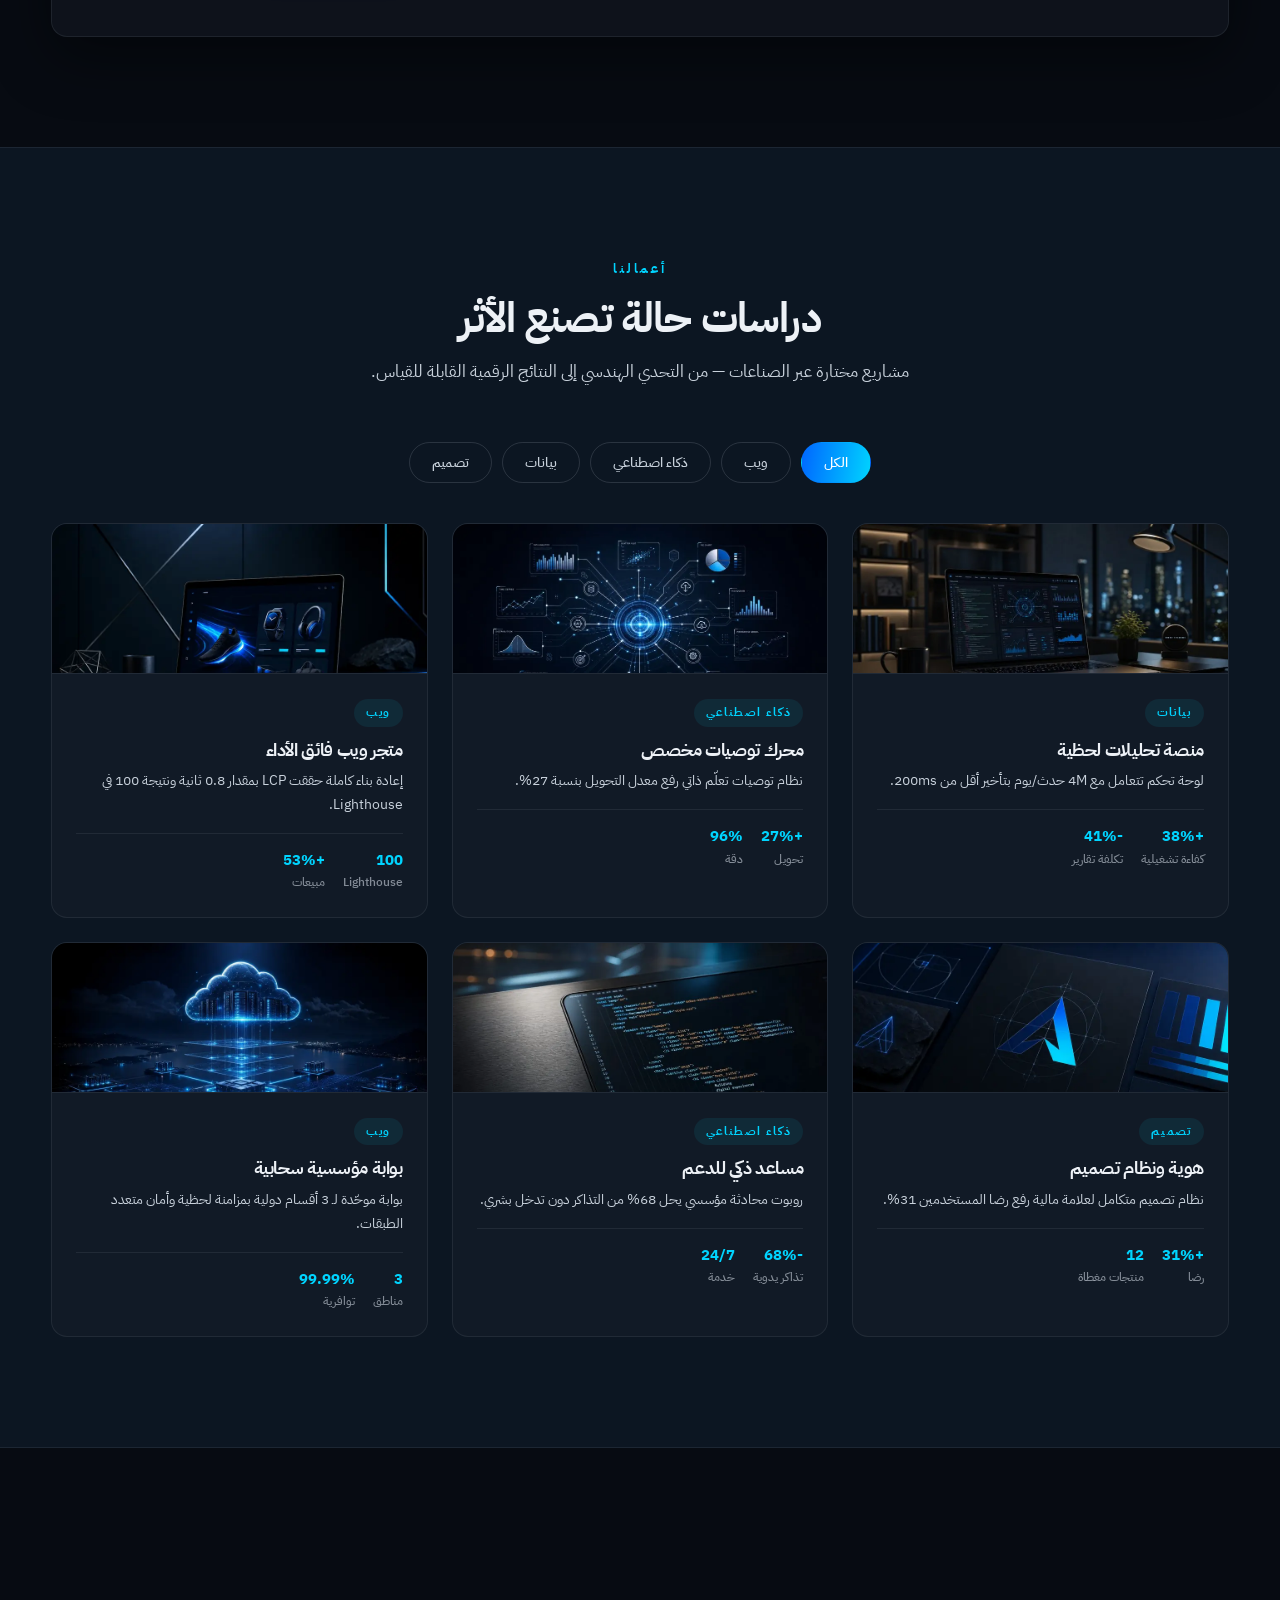
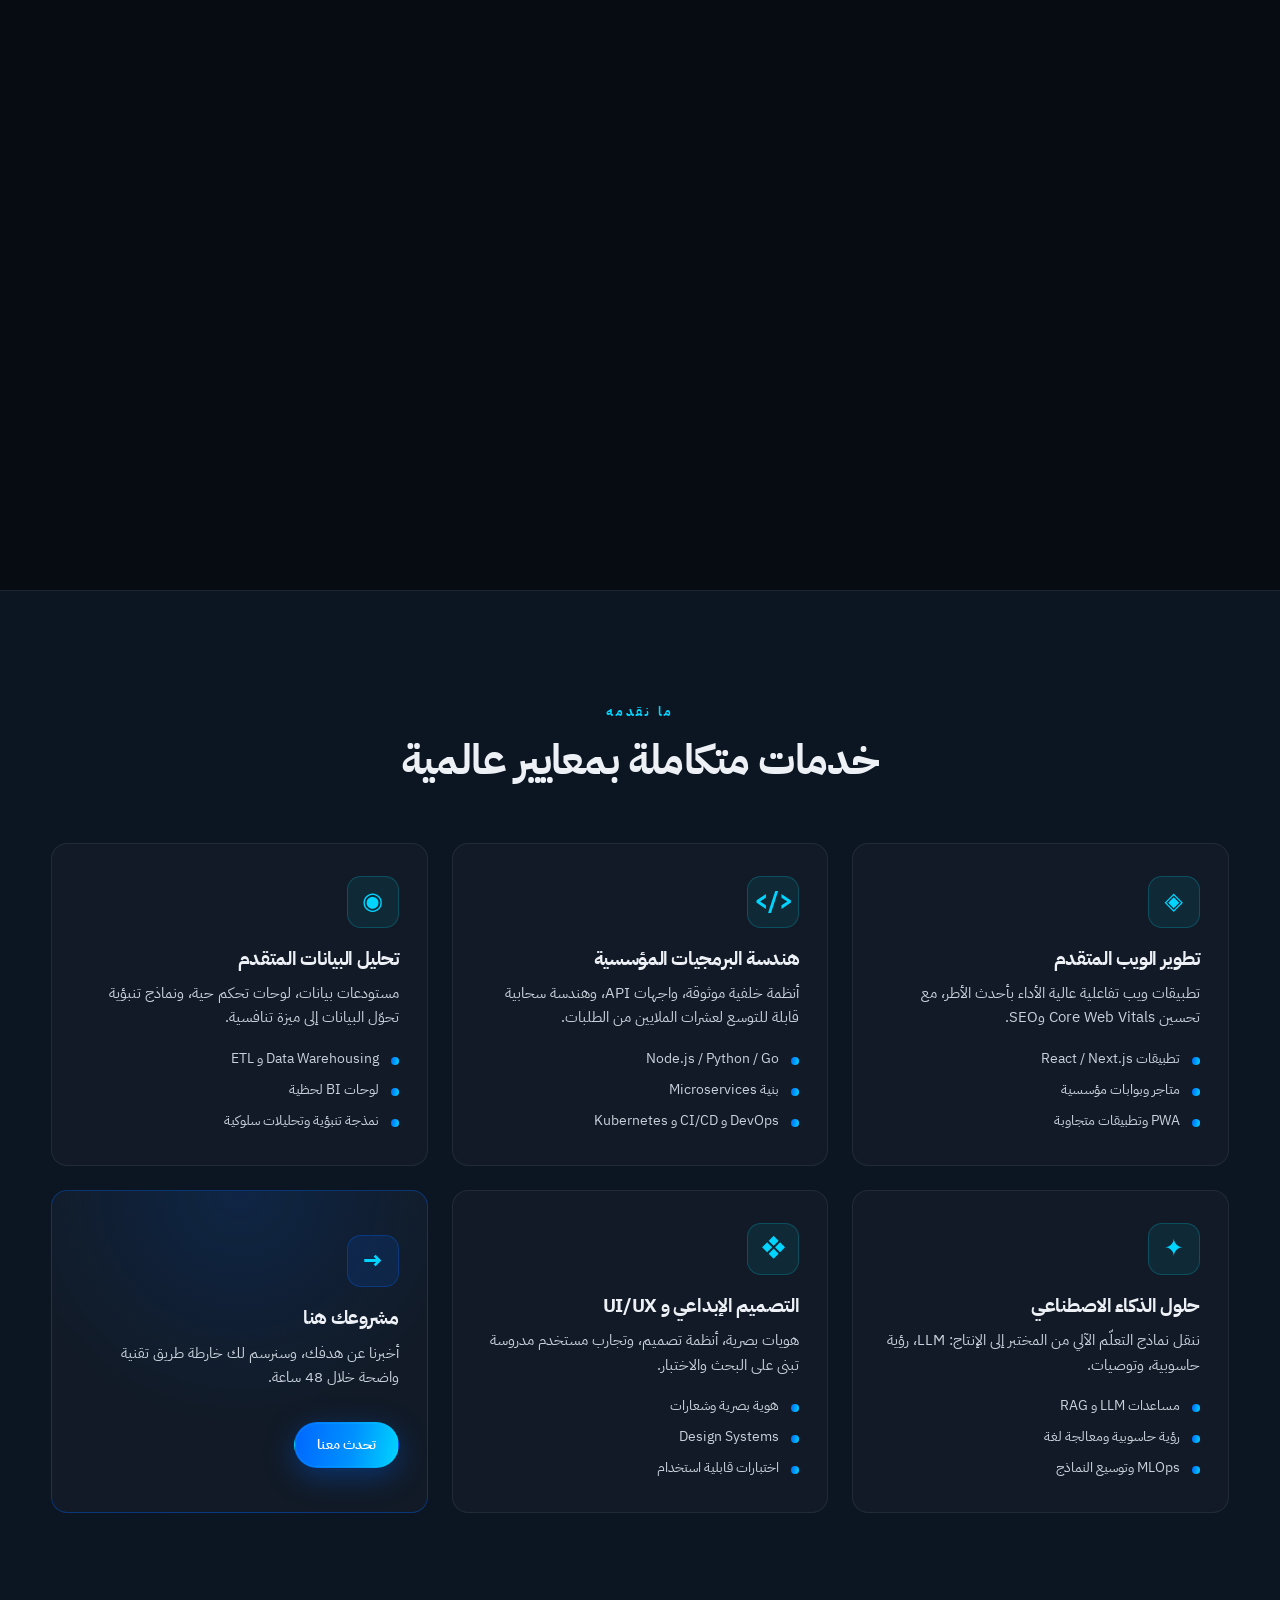
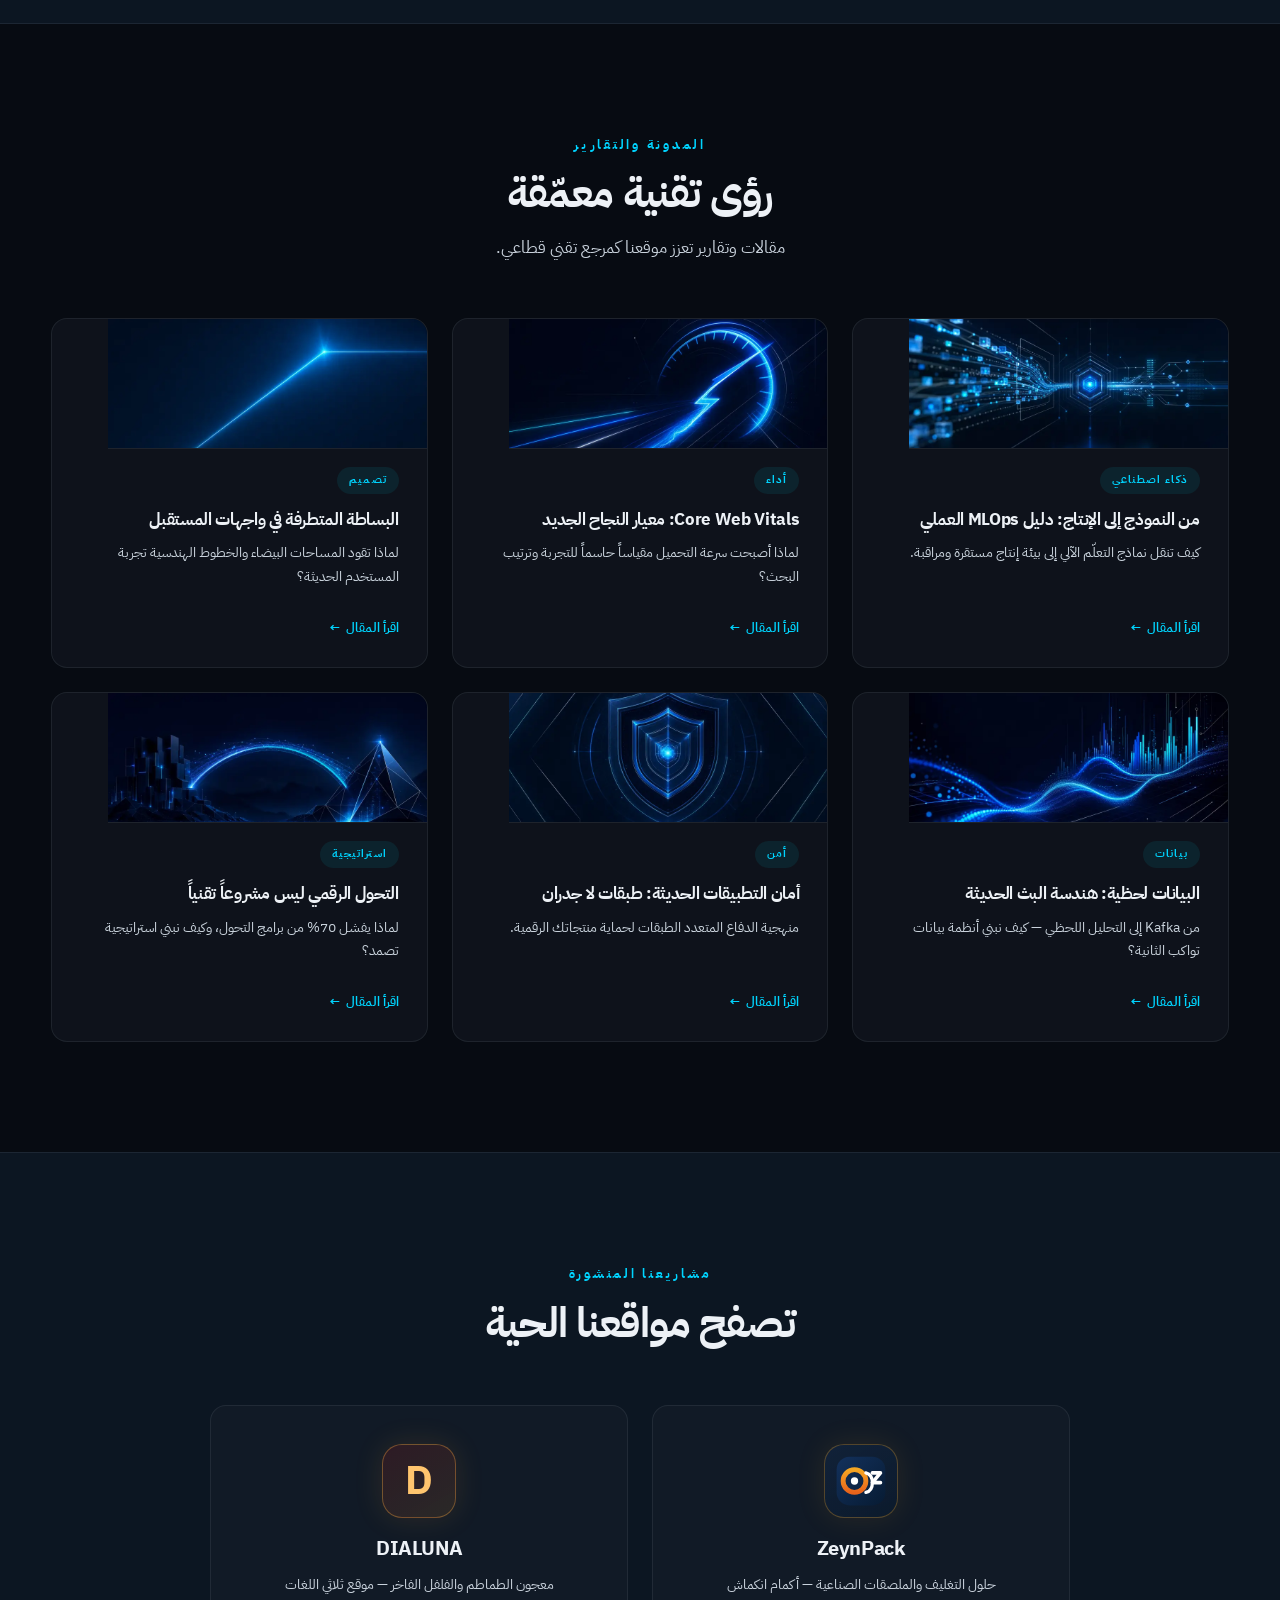
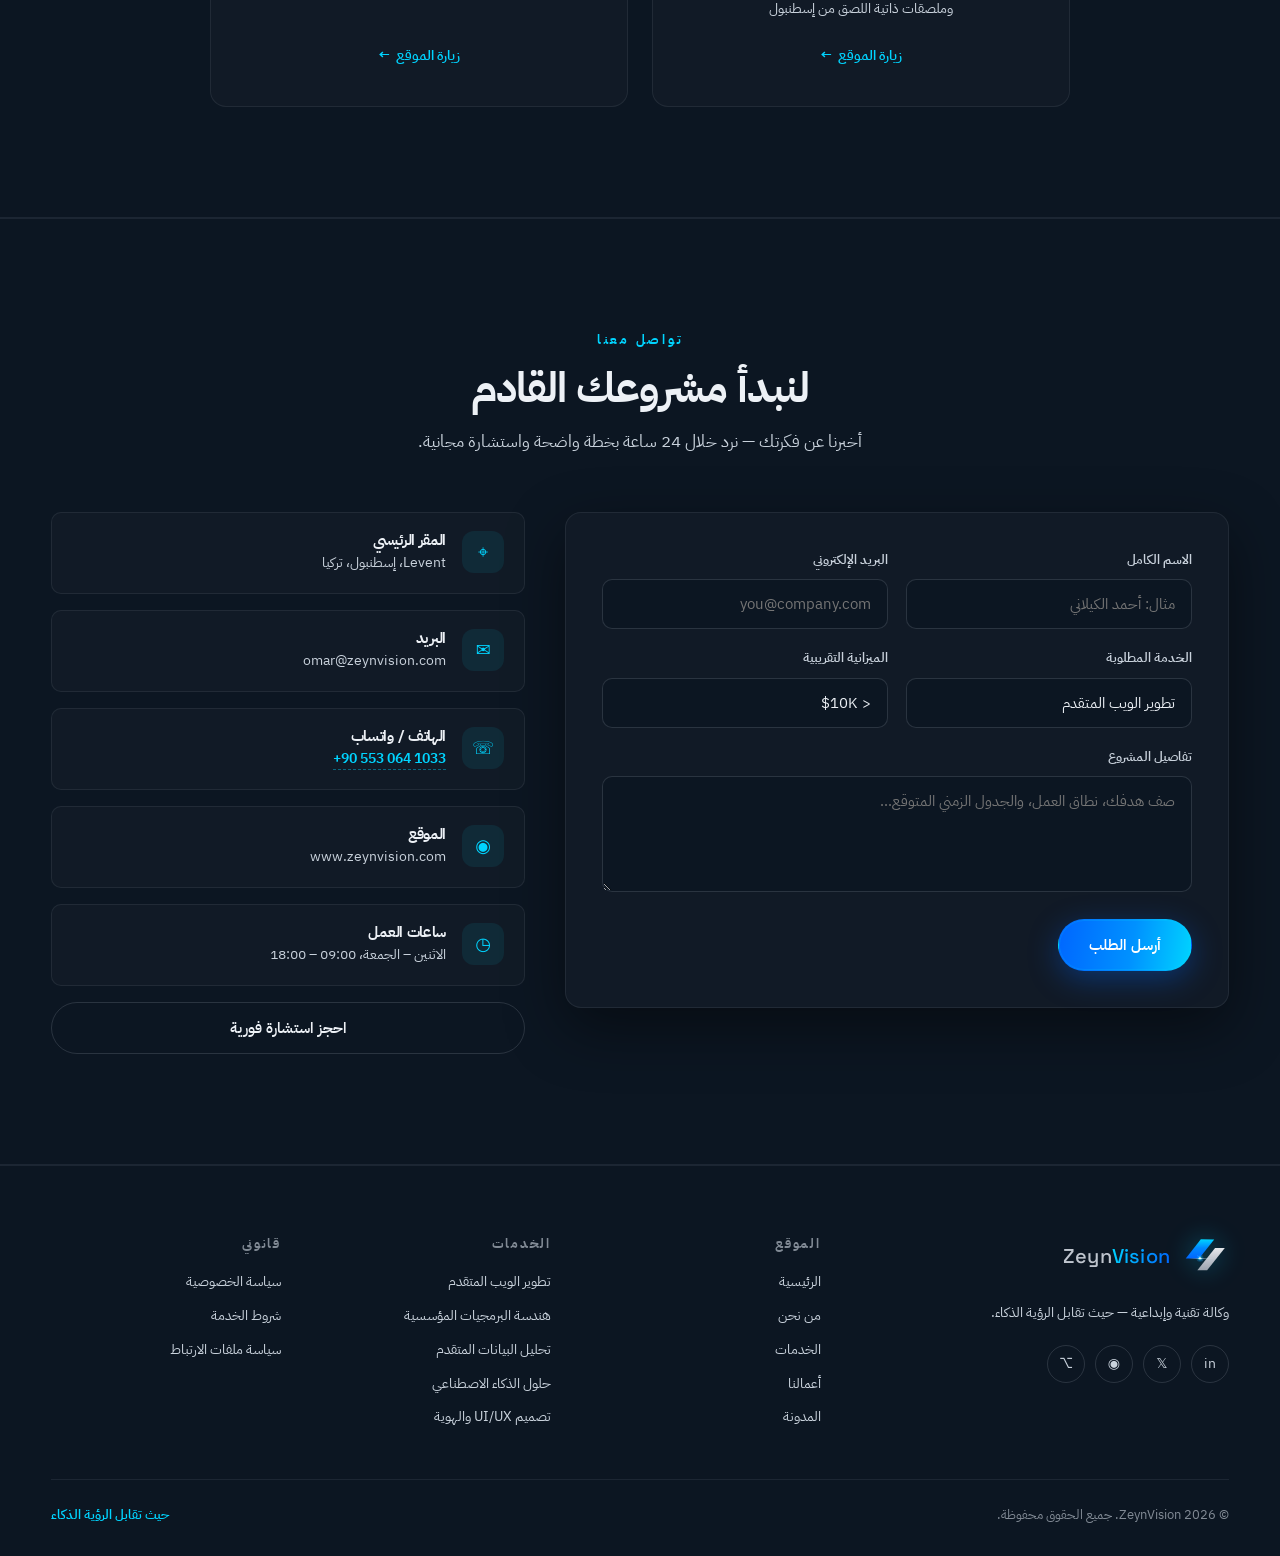
==== commit 4514aadc: "Add WhatsApp contact link (+90 553 064 1033) to contact section" ====
--- a/index.html
+++ b/index.html
@@ -12,7 +12,7 @@
 <link rel="preconnect" href="https://fonts.googleapis.com">
 <link rel="preconnect" href="https://fonts.gstatic.com" crossorigin>
 <link href="https://fonts.googleapis.com/css2?family=Inter:wght@300;400;500;600;700;800&family=IBM+Plex+Sans+Arabic:wght@300;400;500;600;700&family=Space+Grotesk:wght@300;400;500;600;700&display=swap" rel="stylesheet">
-<link rel="stylesheet" href="css/styles.css?v=10">
+<link rel="stylesheet" href="css/styles.css?v=11">
 </head>
 <body>
 
@@ -538,7 +538,7 @@
         </div>
         <div class="ci-item">
           <span class="ci-ico">☏</span>
-          <div><h4 data-i18n="contact.ph">الهاتف</h4><p dir="ltr">+966 50 123 4567</p></div>
+          <div><h4 data-i18n="contact.ph">الهاتف / واتساب</h4><p dir="ltr"><a href="https://wa.me/905530641033" target="_blank" rel="noopener noreferrer" class="wa-link">+90 553 064 1033</a></p></div>
         </div>
         <div class="ci-item">
           <span class="ci-ico">◉</span>
@@ -1403,7 +1403,7 @@
   </div>
 </div>
 
-<script src="js/i18n.js?v=8" defer></script>
+<script src="js/i18n.js?v=9" defer></script>
 <script src="js/main.js?v=6" defer></script>
 </body>
 </html>
--- a/css/styles.css
+++ b/css/styles.css
@@ -1304,3 +1304,16 @@
   }
   .reveal { opacity: 1; transform: none; }
 }
+
+/* ---------- WhatsApp link in contact info ---------- */
+.wa-link {
+  color: var(--cyan);
+  font-weight: 600;
+  text-decoration: none;
+  border-bottom: 1px dashed rgba(0, 212, 255, 0.4);
+  transition: color 0.25s, border-color 0.25s;
+}
+.wa-link:hover {
+  color: #ffffff;
+  border-bottom-color: #ffffff;
+}
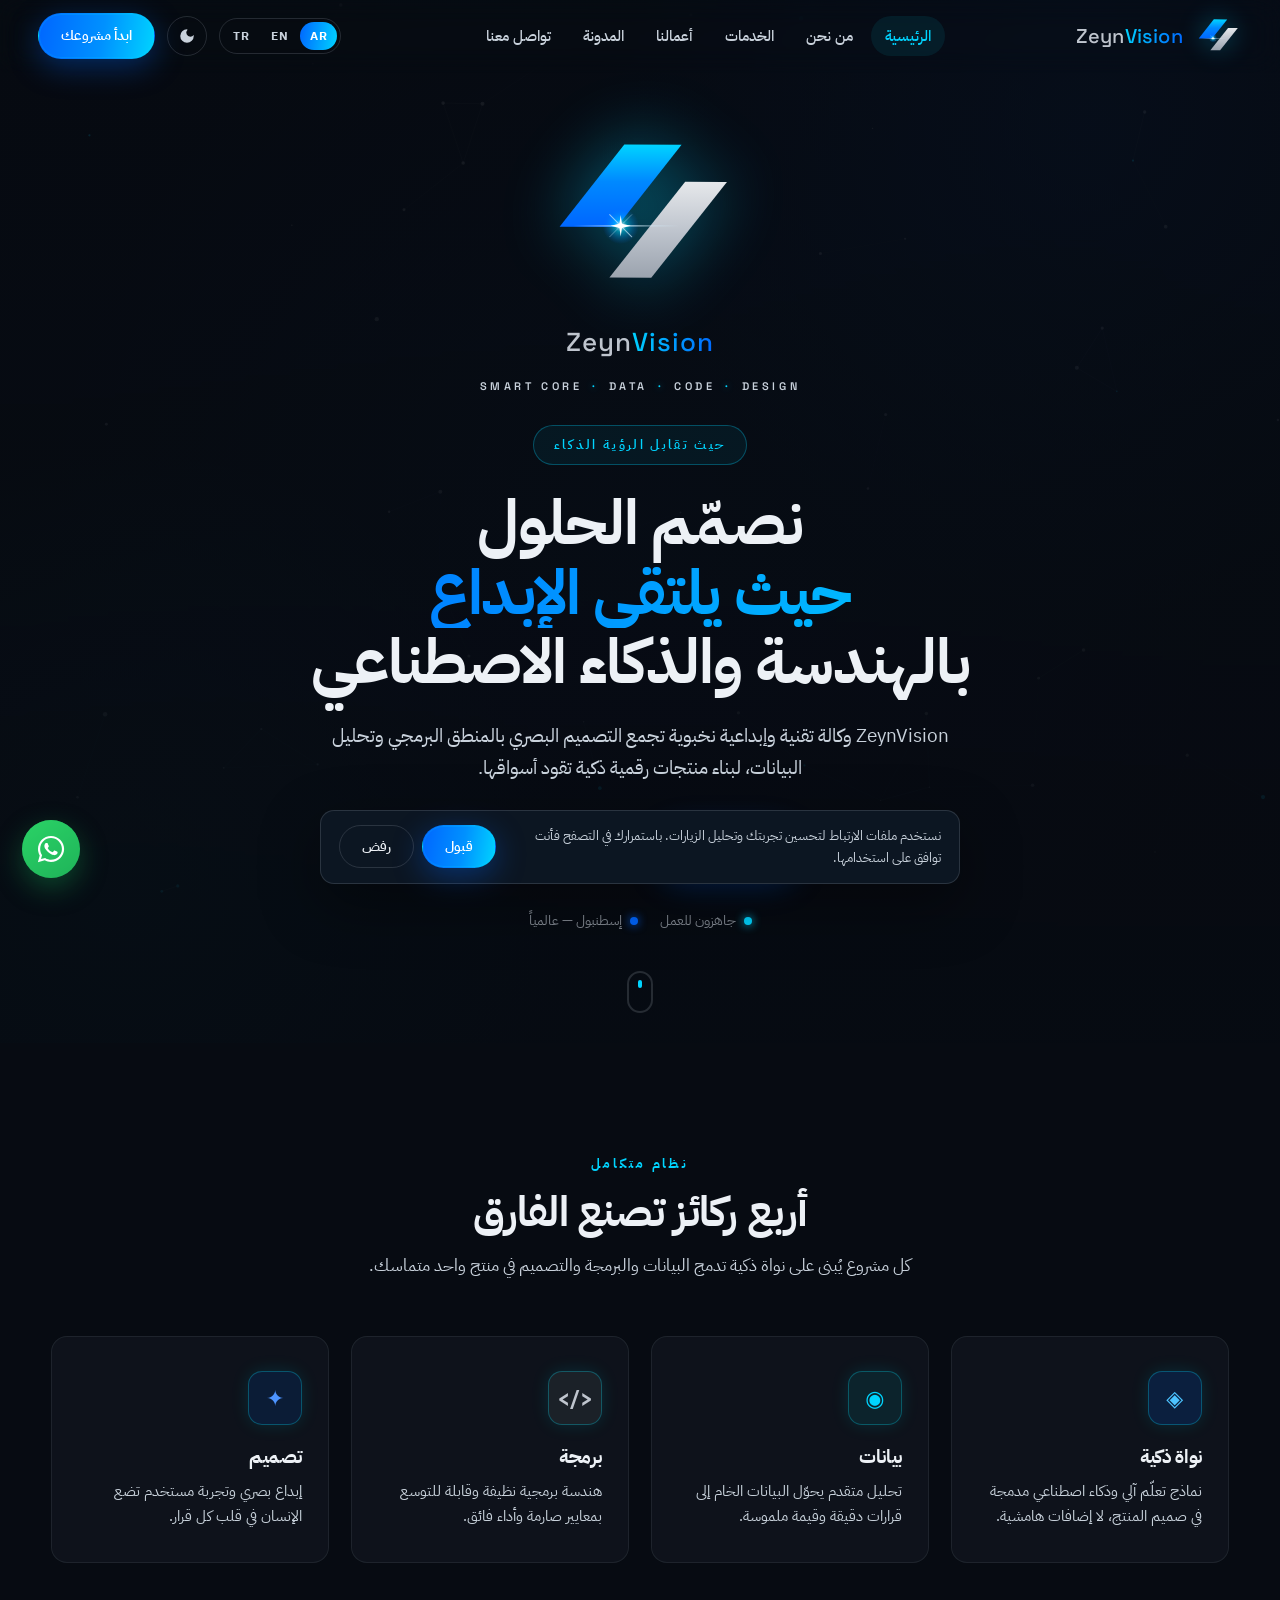
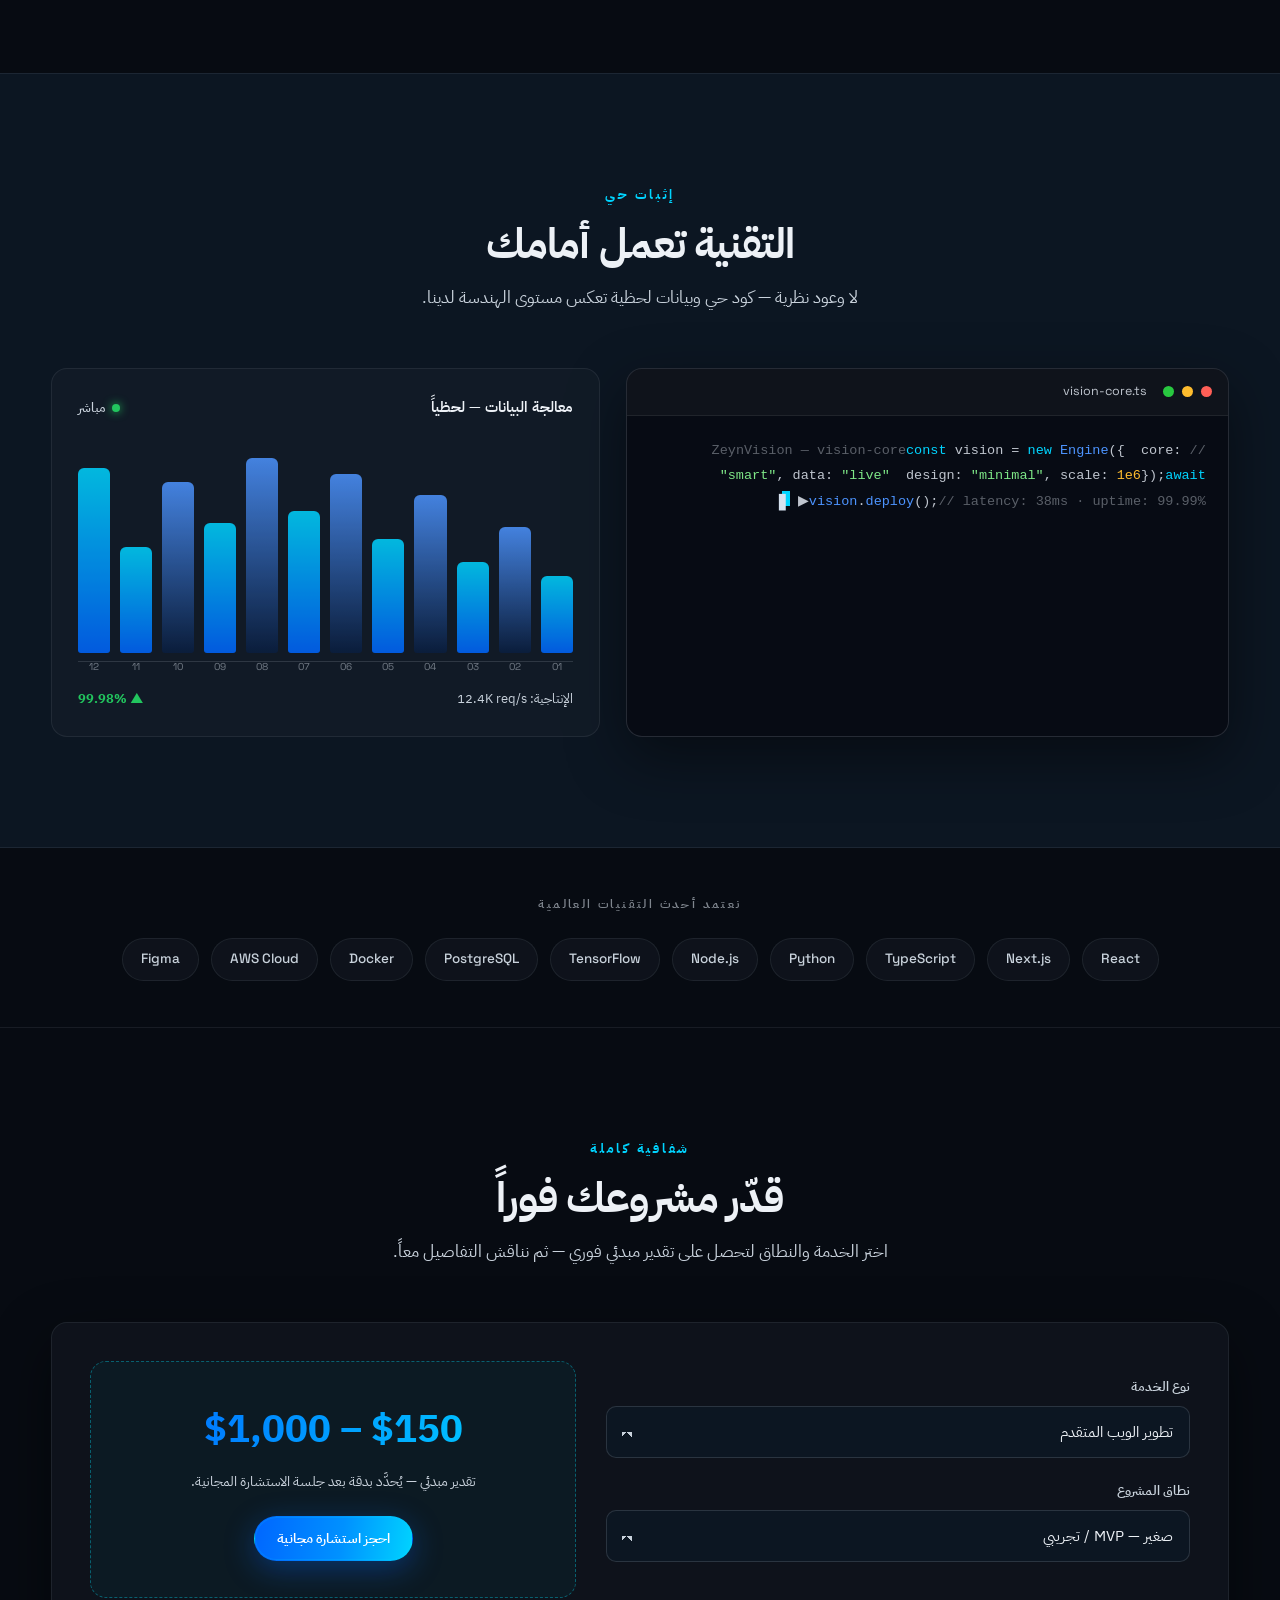
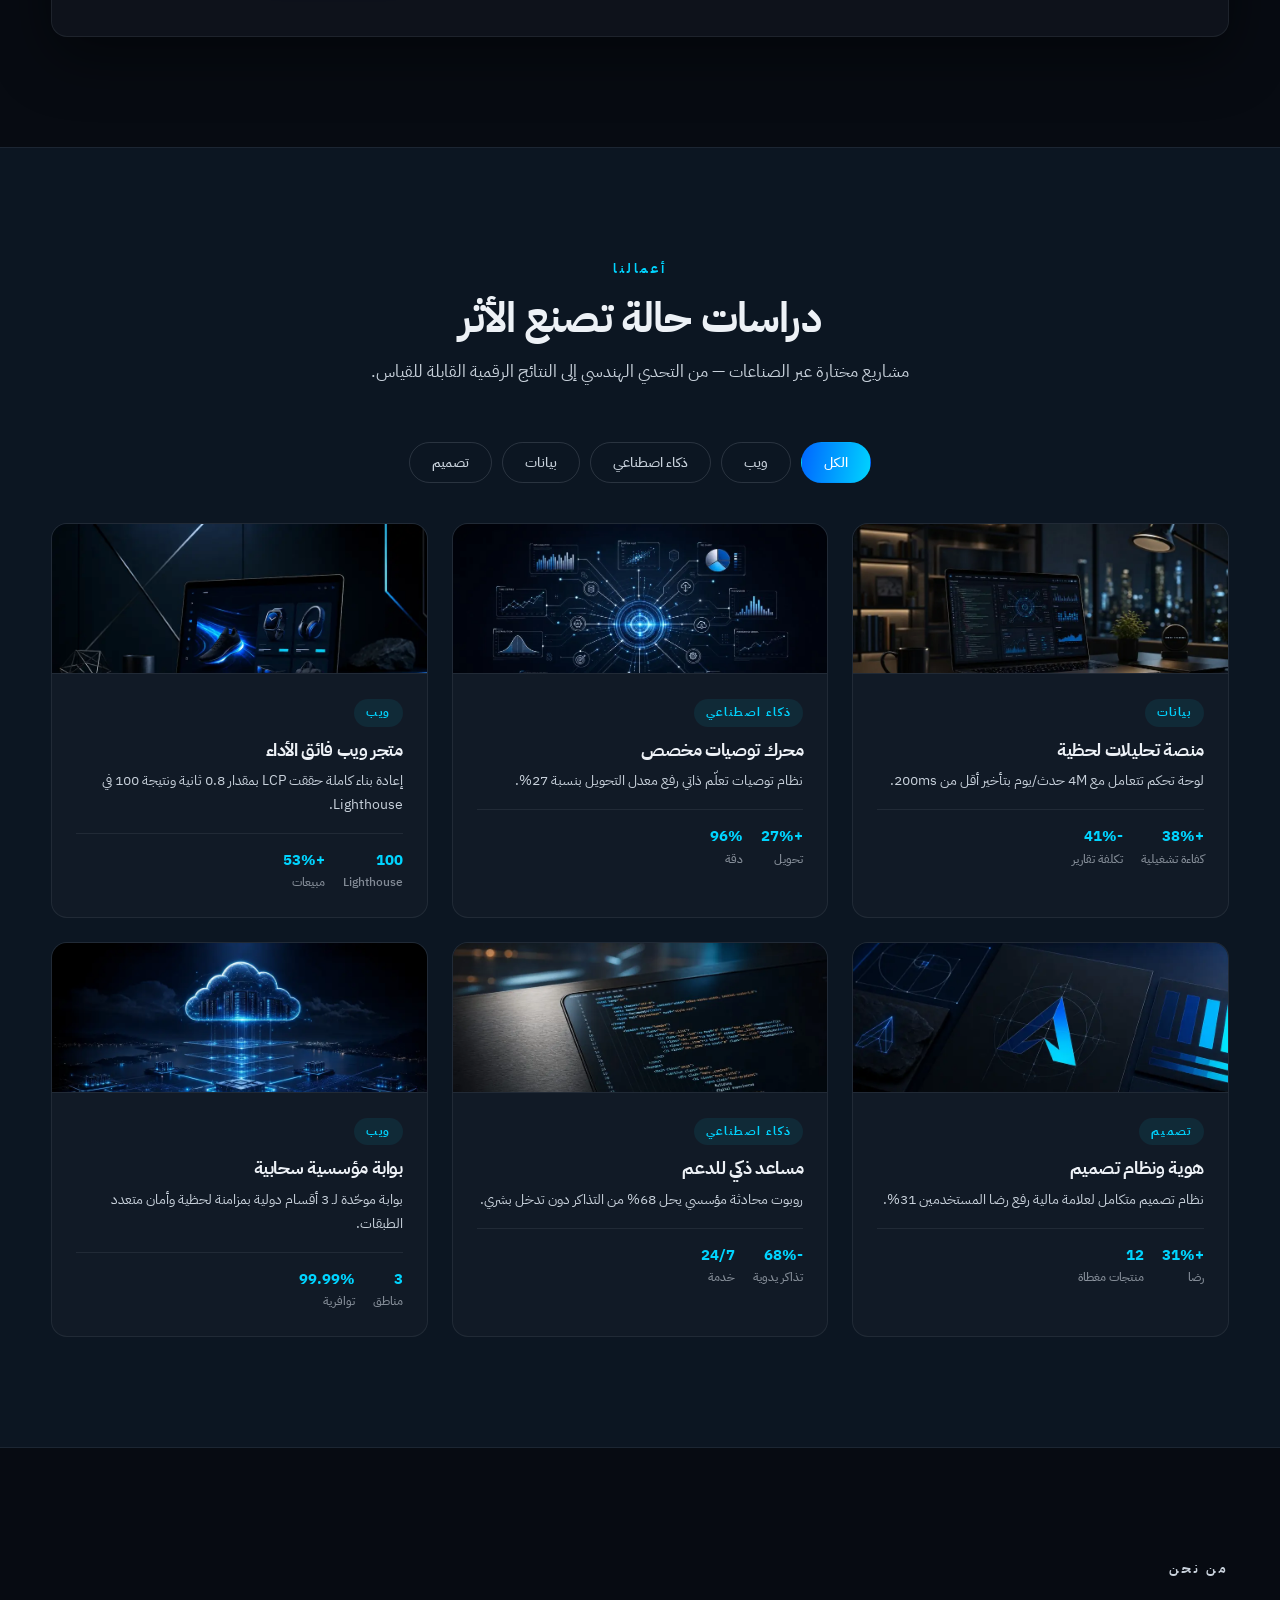
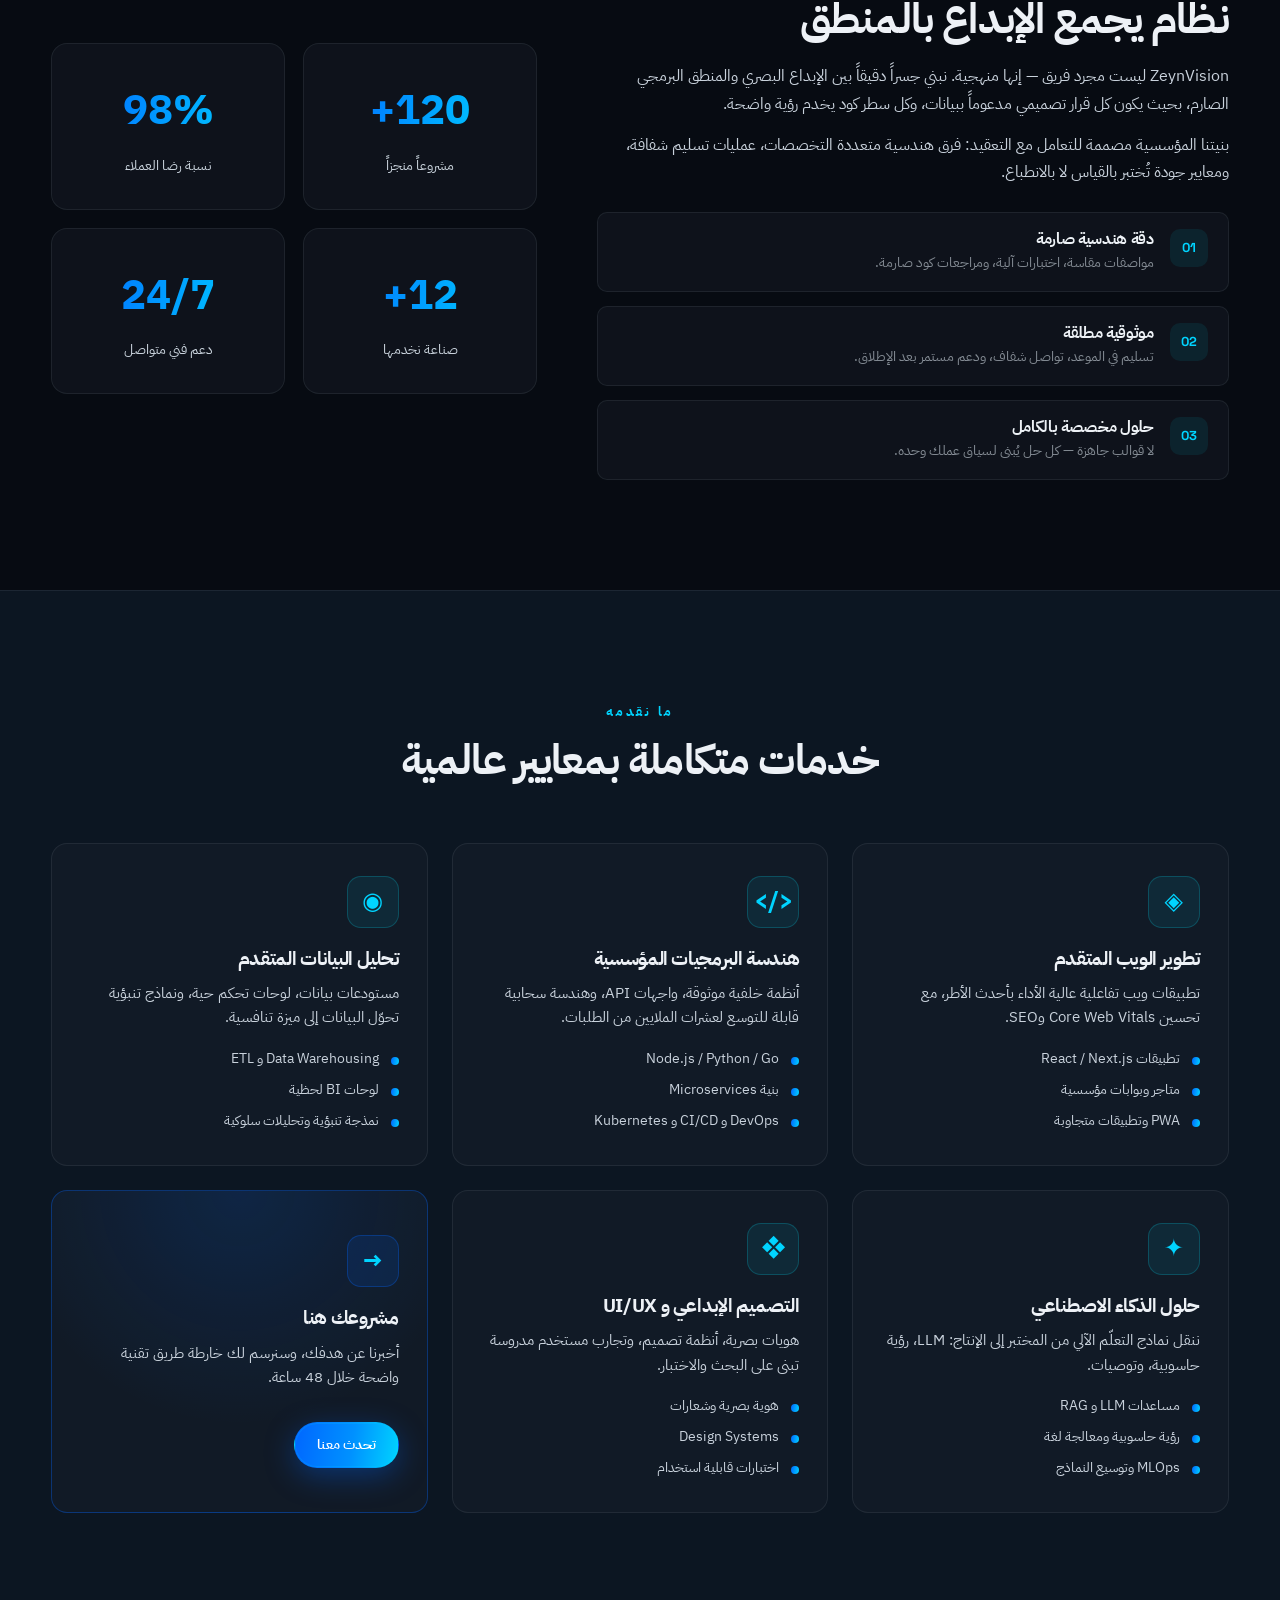
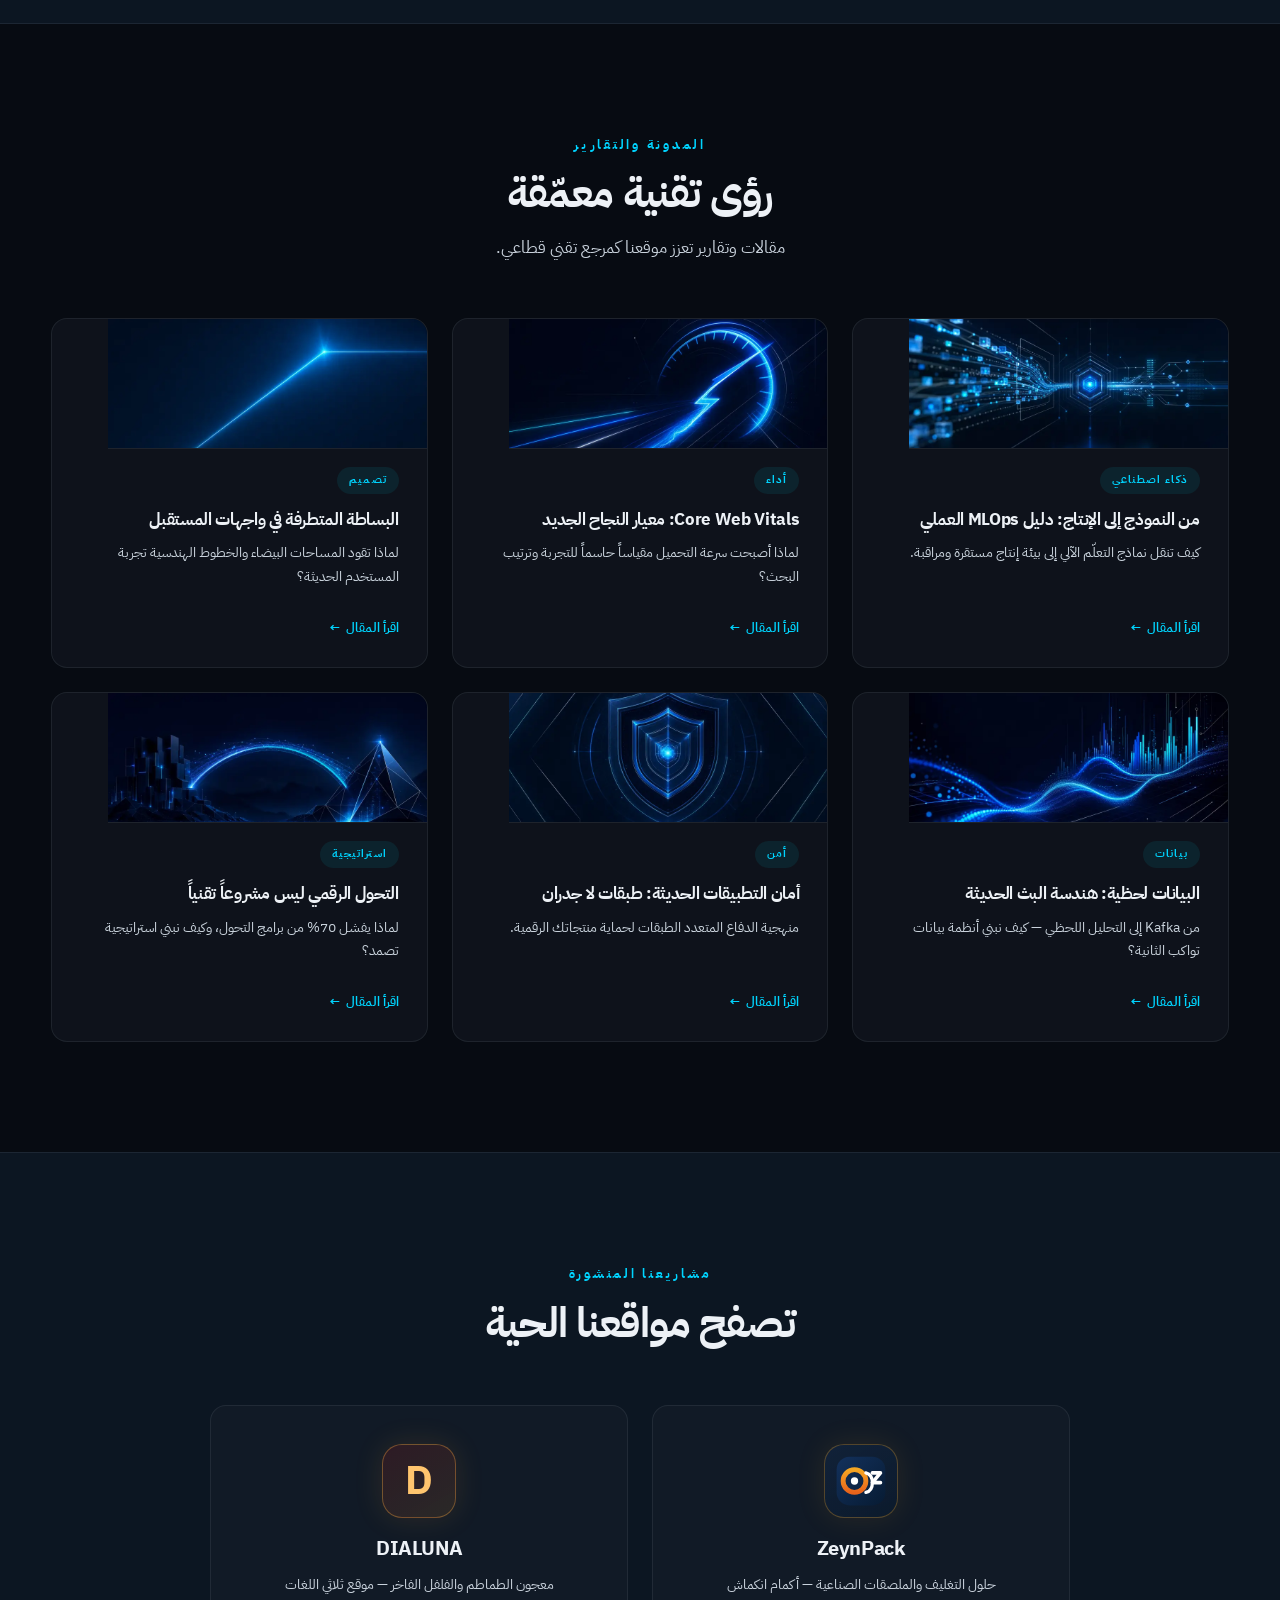
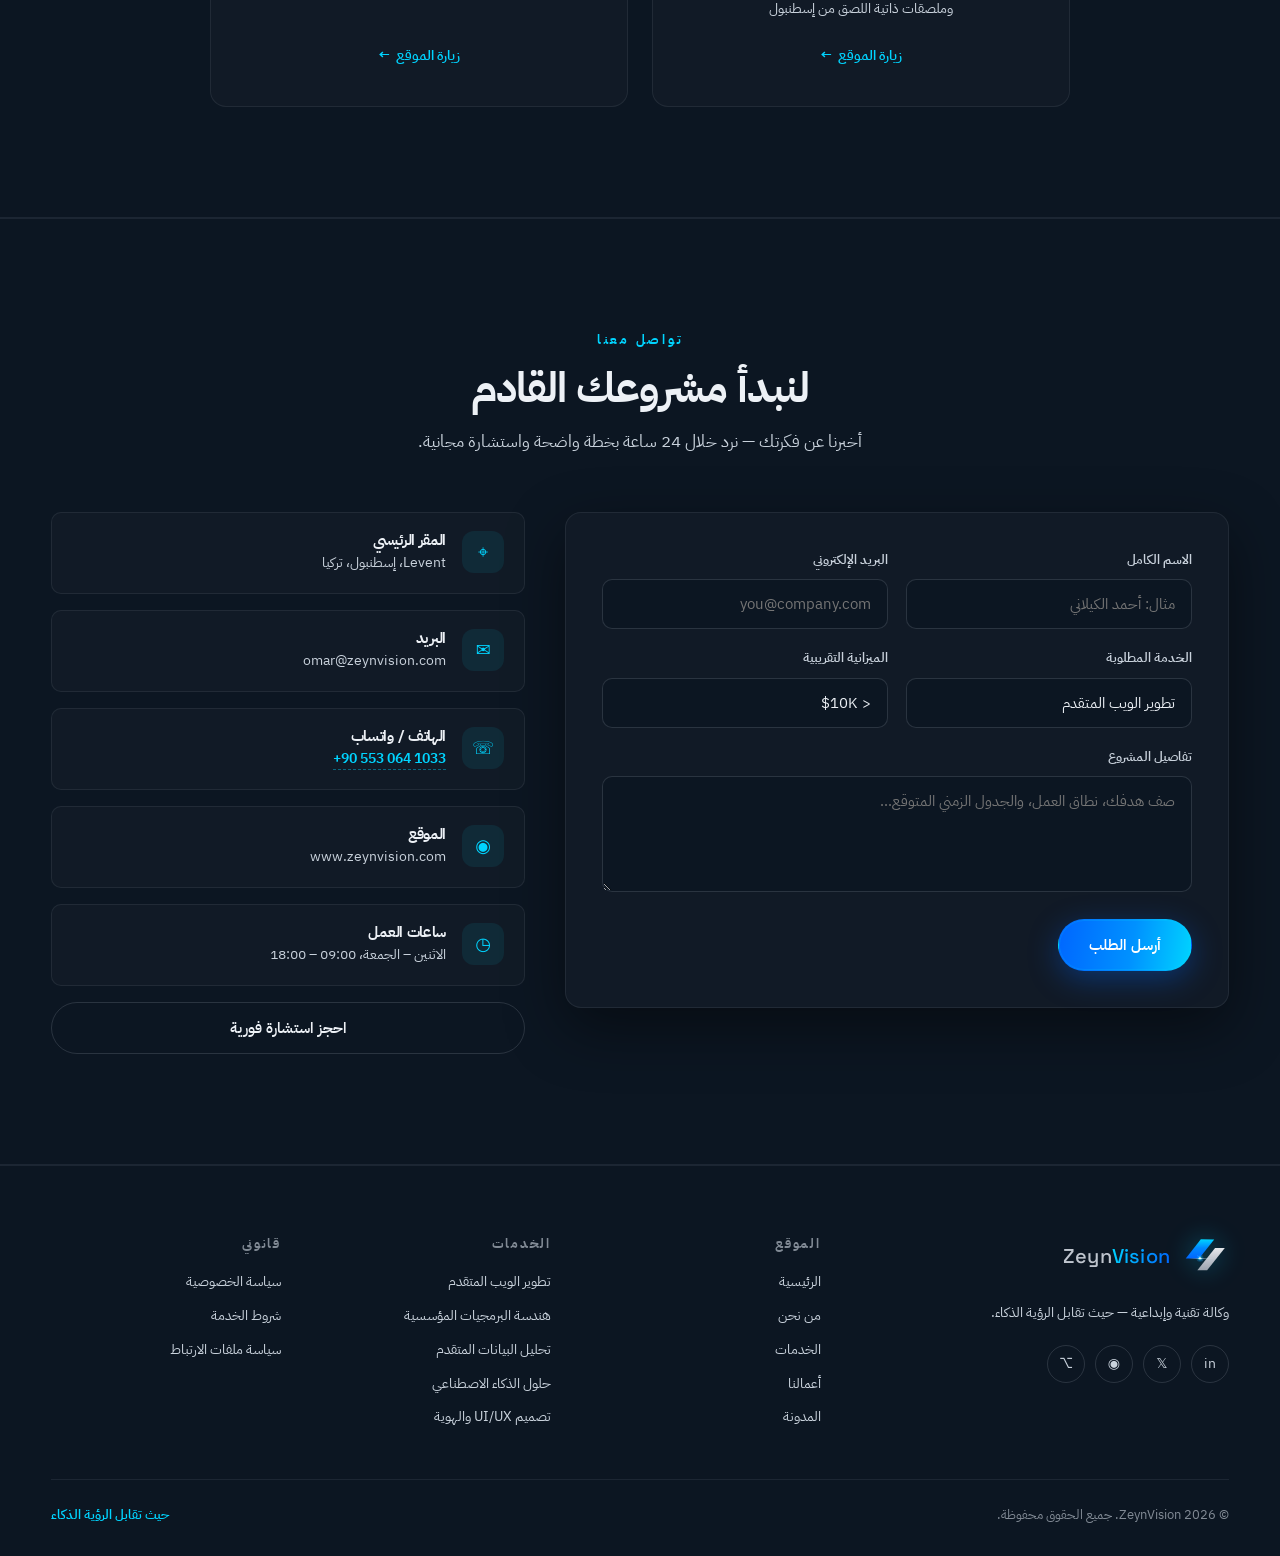
==== commit 8eaf5730: "Add floating WhatsApp button" ====
--- a/index.html
+++ b/index.html
@@ -12,7 +12,7 @@
 <link rel="preconnect" href="https://fonts.googleapis.com">
 <link rel="preconnect" href="https://fonts.gstatic.com" crossorigin>
 <link href="https://fonts.googleapis.com/css2?family=Inter:wght@300;400;500;600;700;800&family=IBM+Plex+Sans+Arabic:wght@300;400;500;600;700&family=Space+Grotesk:wght@300;400;500;600;700&display=swap" rel="stylesheet">
-<link rel="stylesheet" href="css/styles.css?v=11">
+<link rel="stylesheet" href="css/styles.css?v=12">
 </head>
 <body>
 
@@ -1394,6 +1394,13 @@
   </div>
 </div>
 
+<!-- ===== زر واتساب العائم ===== -->
+<a href="https://wa.me/905530641033" target="_blank" rel="noopener noreferrer" class="wa-float" aria-label="WhatsApp" title="WhatsApp">
+  <svg viewBox="0 0 448 512" aria-hidden="true">
+    <path fill="currentColor" d="M380.9 97.1C339 55.1 283.2 32 223.9 32c-122.4 0-222 99.6-222 222 0 39.1 10.2 77.3 29.6 111L0 480l117.7-30.9c32.4 17.7 68.9 27 106.1 27h.1c122.3 0 224.1-99.6 224.1-222 0-59.3-25.2-115-67.1-157zm-157 341.6c-33.2 0-65.7-8.9-94-25.7l-6.7-4-69.8 18.3L72 359.2l-4.4-7c-18.5-29.4-28.2-63.3-28.2-98.2 0-101.7 82.8-184.5 184.6-184.5 49.3 0 95.6 19.2 130.4 54.1 34.8 34.9 56.2 81.2 56.1 130.5 0 101.8-84.9 184.6-186.6 184.6zm101.2-138.2c-5.5-2.8-32.8-16.2-37.9-18-5.1-1.9-8.8-2.8-12.5 2.8-3.7 5.6-14.3 18-17.6 21.8-3.2 3.7-6.5 4.2-12 1.4-32.6-16.3-54-29.1-75.5-66-5.7-9.8 5.7-9.1 16.3-30.3 1.8-3.7.9-6.9-.5-9.7-1.4-2.8-12.5-30.1-17.1-41.2-4.5-10.8-9.1-9.3-12.5-9.5-3.2-.2-6.9-.2-10.6-.2-3.7 0-9.7 1.4-14.8 6.9-5.1 5.6-19.4 19-19.4 46.3 0 27.3 19.9 53.7 22.6 57.4 2.8 3.7 39.1 59.7 94.8 83.8 35.2 15.2 49 16.5 66.6 13.9 10.7-1.6 32.8-13.4 37.4-26.4 4.6-13 4.6-24.1 3.2-26.4-1.3-2.5-5-3.9-10.5-6.6z"/>
+  </svg>
+</a>
+
 <!-- ===== شريط ملفات الارتباط (GDPR) ===== -->
 <div class="cookie-banner" id="cookie-banner" role="region" aria-label="Cookie consent">
   <p data-i18n="cookie.msg">نستخدم ملفات الارتباط لتحسين تجربتك وتحليل الزيارات. باستمرارك في التصفح فأنت توافق على استخدامها.</p>
--- a/css/styles.css
+++ b/css/styles.css
@@ -1317,3 +1317,49 @@
   color: #ffffff;
   border-bottom-color: #ffffff;
 }
+
+/* ---------- Floating WhatsApp button ---------- */
+.wa-float {
+  position: fixed;
+  bottom: 22px;
+  inset-inline-end: 22px;
+  z-index: 170;
+  width: 58px;
+  height: 58px;
+  border-radius: 50%;
+  background: linear-gradient(145deg, #2BD366, #128C4A);
+  color: #FFFFFF;
+  display: grid;
+  place-items: center;
+  box-shadow: 0 10px 28px rgba(18, 140, 74, 0.45);
+  transition: transform 0.3s var(--ease), box-shadow 0.3s var(--ease);
+}
+.wa-float svg {
+  width: 30px;
+  height: 30px;
+  position: relative;
+  z-index: 2;
+}
+.wa-float::before {
+  content: "";
+  position: absolute;
+  inset: 0;
+  border-radius: 50%;
+  background: rgba(43, 211, 102, 0.55);
+  animation: wa-pulse 2.4s ease-out infinite;
+  z-index: 1;
+}
+.wa-float:hover {
+  transform: translateY(-4px) scale(1.06);
+  box-shadow: 0 14px 34px rgba(18, 140, 74, 0.55);
+}
+.wa-float:active { transform: translateY(-1px) scale(0.98); }
+@keyframes wa-pulse {
+  0%   { transform: scale(1);   opacity: 0.7; }
+  70%  { transform: scale(1.55); opacity: 0; }
+  100% { transform: scale(1.55); opacity: 0; }
+}
+@media (max-width: 720px) {
+  .wa-float { bottom: 16px; inset-inline-end: 16px; width: 52px; height: 52px; }
+  .wa-float svg { width: 26px; height: 26px; }
+}
